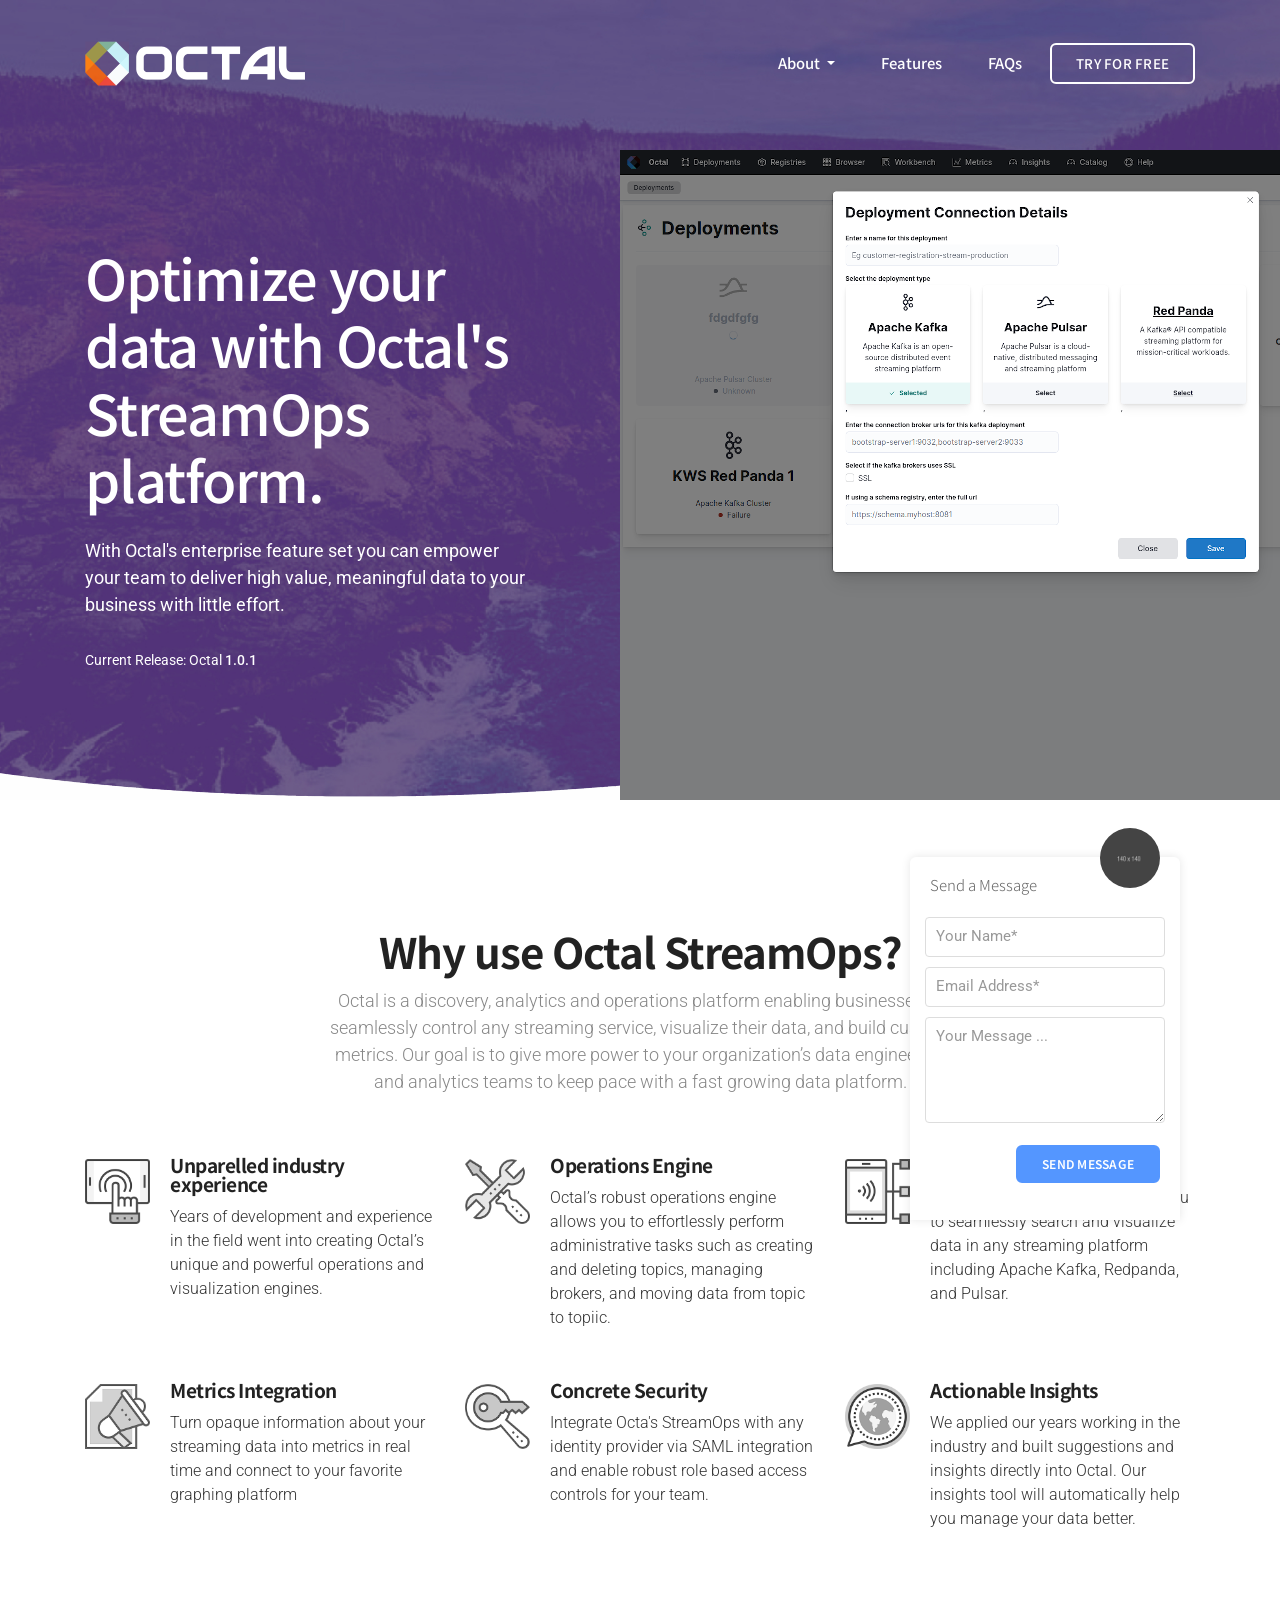
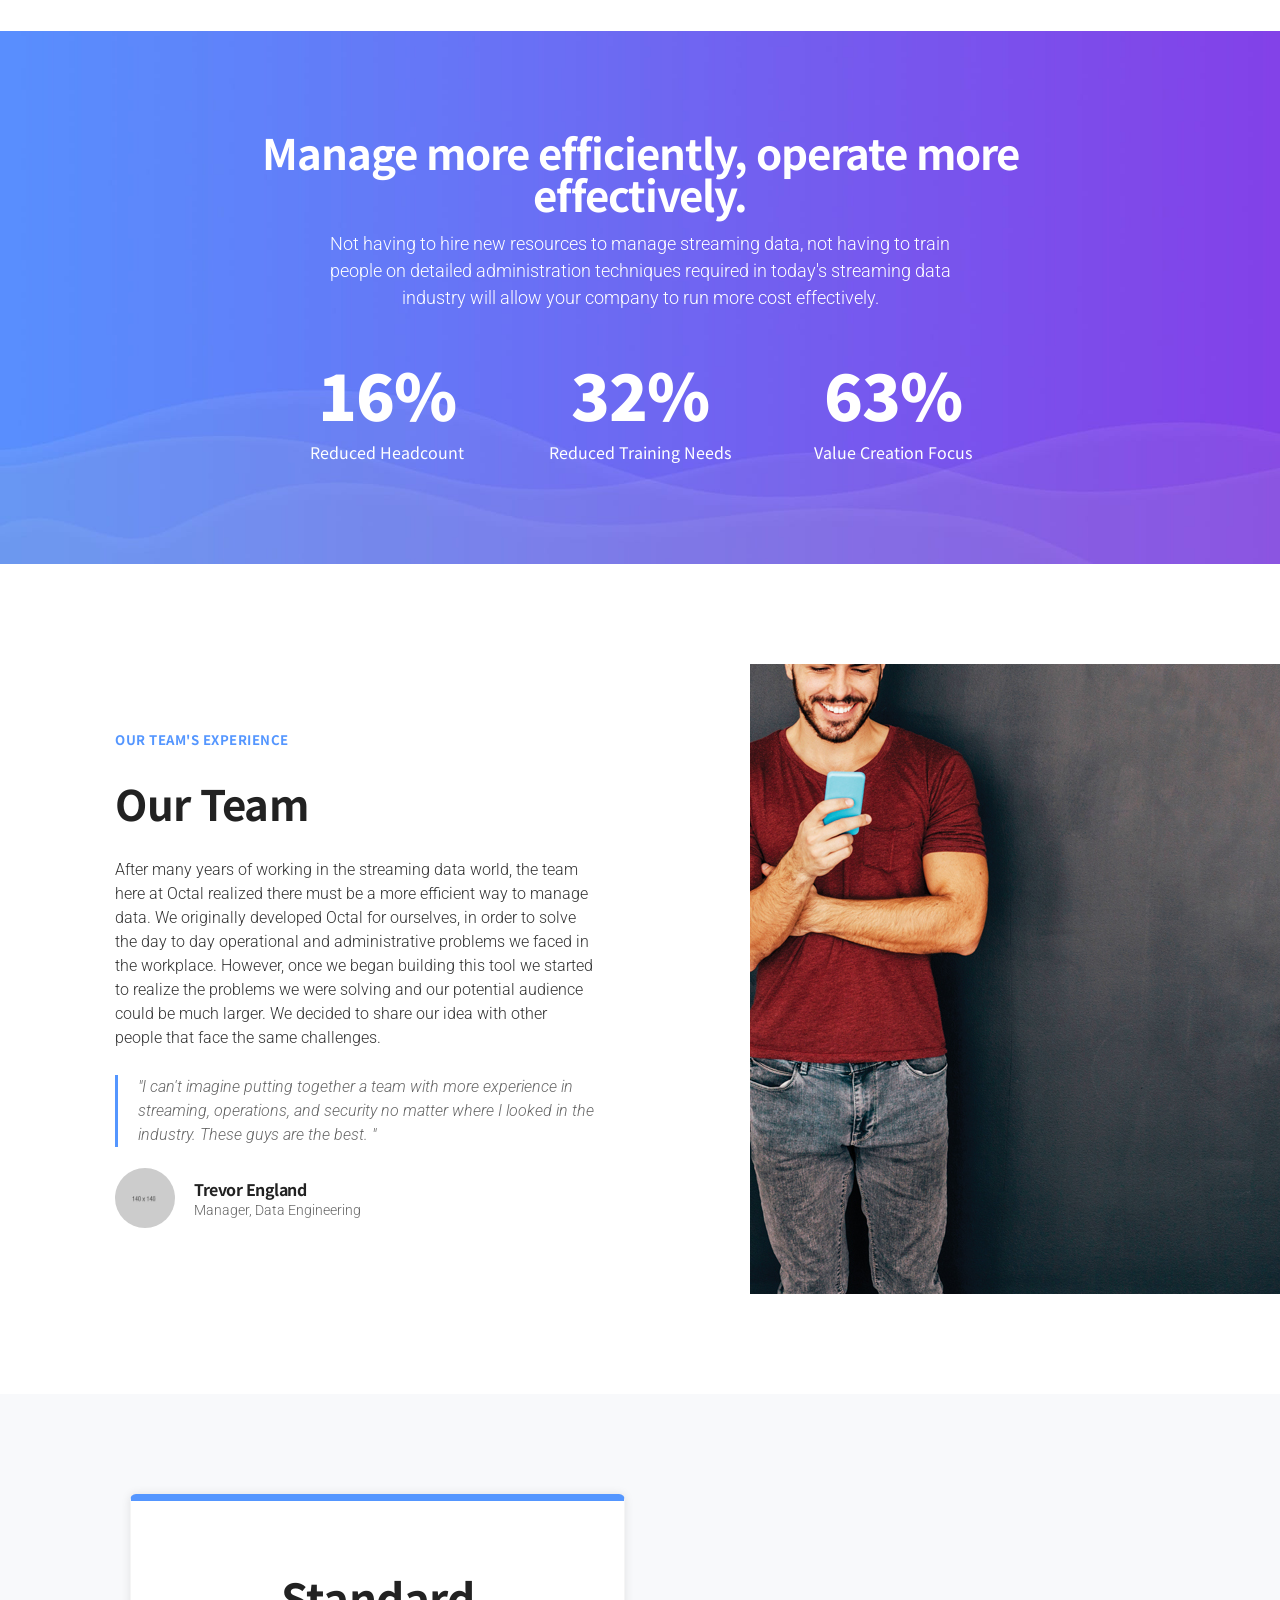
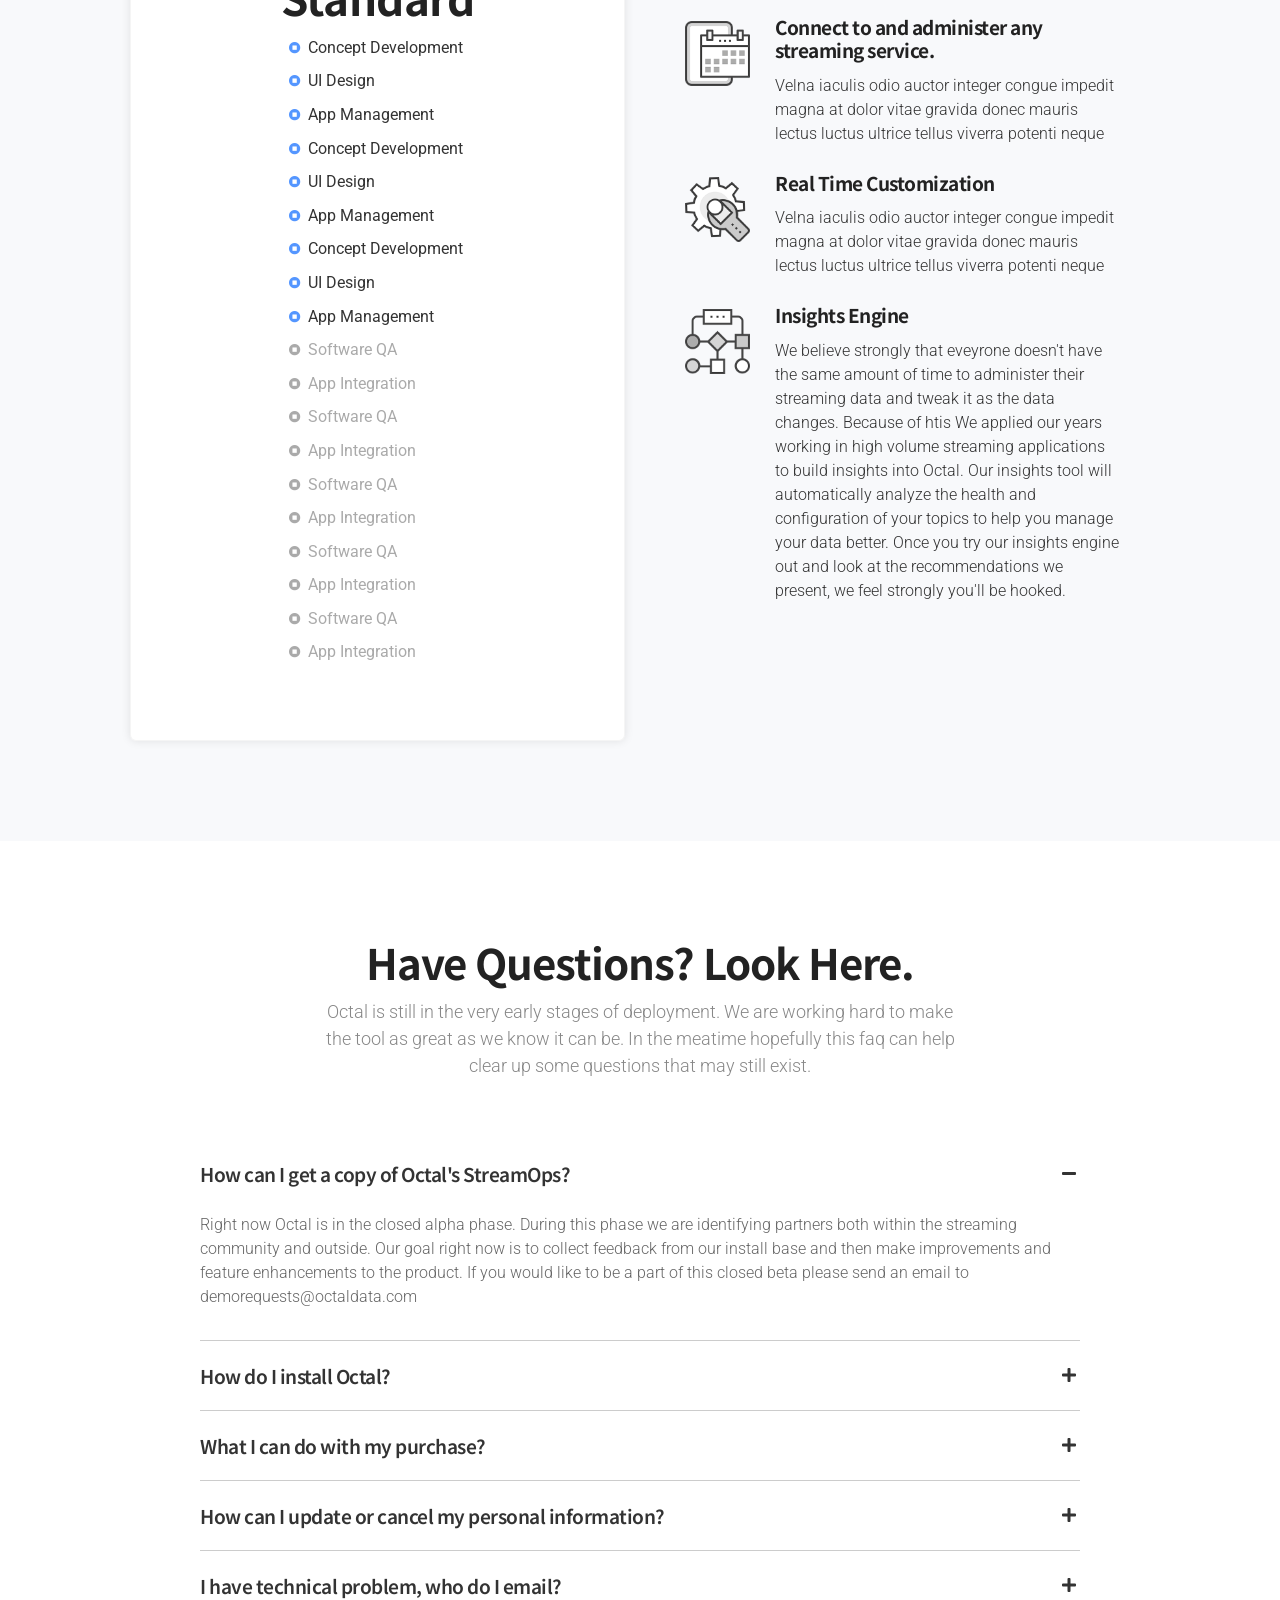
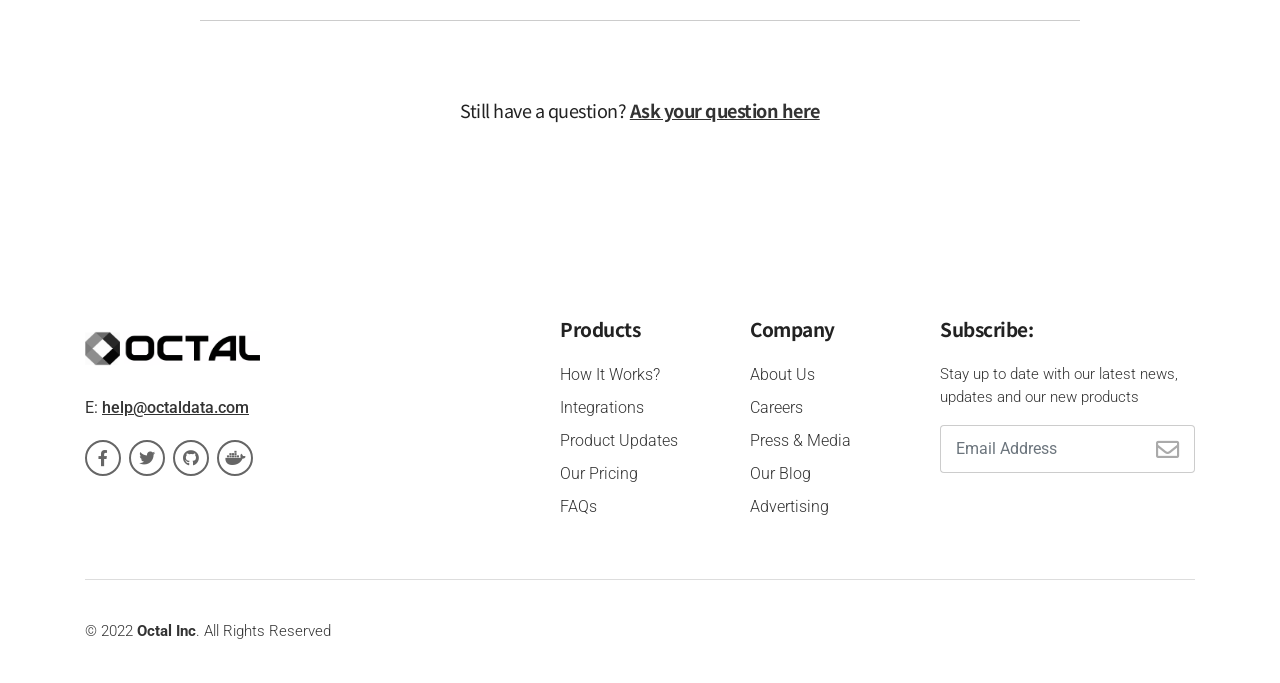
==== index.html @ 7dcfa9ed "afds" ====
<!DOCTYPE html>
<!--[if lt IE 7 ]><html class="ie ie6" lang="en"> <![endif]-->
<!--[if IE 7 ]><html class="ie ie7" lang="en"> <![endif]-->
<!--[if IE 8 ]><html class="ie ie8" lang="en"> <![endif]-->
<!--[if (gte IE 9)|!(IE)]><!-->
<html lang="en">
	<head>
		<meta charset="utf-8">
		<meta http-equiv="X-UA-Compatible" content="IE=edge"/>
		<meta name="author" content="DSAThemes"/>
		<meta name="description" content="Octal - StreamOps software"/>
		<meta name="keywords" content="streams, streaming, kafka, apache pulsar, red panda, topics">
		<meta name="viewport" content="width=device-width, initial-scale=1.0"/>

		<title>Octal - Own your StreamOps</title>

		<link rel="shortcut icon" href="images/favicon.ico" type="image/x-icon">
		<link rel="icon" href="images/favicon.ico" type="image/x-icon">
		<link rel="apple-touch-icon" sizes="152x152" href="images/apple-touch-icon-152x152.png">
		<link rel="apple-touch-icon" sizes="120x120" href="images/apple-touch-icon-120x120.png">
		<link rel="apple-touch-icon" sizes="76x76" href="images/apple-touch-icon-76x76.png">
		<link rel="apple-touch-icon" href="images/apple-touch-icon.png">

		<link href="https://fonts.googleapis.com/css?family=Roboto:300,400,500,700,900" rel="stylesheet">
		<link href="https://fonts.googleapis.com/css?family=Noto+Sans+TC:300,400,500,700,900" rel="stylesheet">

		<link href="css/bootstrap.min.css" rel="stylesheet">

		<link href="https://use.fontawesome.com/releases/v5.7.2/css/all.css" integrity="sha384-fnmOCqbTlWIlj8LyTjo7mOUStjsKC4pOpQbqyi7RrhN7udi9RwhKkMHpvLbHG9Sr" rel="stylesheet" crossorigin="anonymous">
		<link href="css/flaticon.css" rel="stylesheet">

		<link href="css/magnific-popup.css" rel="stylesheet">
		<link href="css/owl.carousel.min.css" rel="stylesheet">
		<link href="css/owl.theme.default.min.css" rel="stylesheet">
		<link href="css/animate.css" rel="stylesheet">

		<!-- <link href="css/aqua-theme.css" rel="stylesheet">       -->
	    <link href="css/blue-theme.css" rel="stylesheet">
	    <!-- <link href="css/bluegrey-theme.css" rel="stylesheet">   -->
	    <!-- <link href="css/darkblue-theme.css" rel="stylesheet">   -->
	    <!-- <link href="css/green-theme.css" rel="stylesheet">      -->
	    <!-- <link href="css/darkgreen-theme.css" rel="stylesheet">  -->
	    <!-- <link href="css/deeporange-theme.css" rel="stylesheet"> -->
	    <!-- <link href="css/red-theme.css" rel="stylesheet">        -->
	    <!-- <link href="css/purple-theme.css" rel="stylesheet">     -->
	    <!-- <link href="css/tomato-theme.css" rel="stylesheet">     -->

		<link href="css/responsive.css" rel="stylesheet">

	</head>
	<body>


		<!-- PRELOADER SPINNER
		============================================= -->
		<div id="loader-wrapper">
			<div id="loader">
				<span class="cssload-loader">
					<span class="cssload-loader-inner"></span>
				</span>
			</div>
		</div>



		<!-- PAGE CONTENT
		============================================= -->
		<div id="page" class="page">


			<!-- HEADER
			============================================= -->
			<header id="header" class="header">
				<nav class="navbar fixed-top navbar-expand-md navbar-dark bg-tra hover-menu">
					<div class="container">

						<!-- LOGO IMAGE -->
				 		<a href="#hero-3" class="navbar-brand logo-black"><img src="images/logo.png" width="220" height="47" alt="header-logo"></a>
				 		<a href="#hero-3" class="navbar-brand logo-white"><img src="images/logo-white.png" width="220" height="47" alt="header-logo"></a>

				 		<!-- Responsive Menu Button -->
				 		<button class="navbar-toggler" type="button" data-toggle="collapse" data-target="#navbarSupportedContent" aria-controls="navbarSupportedContent" aria-expanded="false" aria-label="Toggle navigation">
				   		 	<span class="navbar-bar-icon"><i class="fas fa-bars"></i></span>
				  		</button>

				  		<!-- Navigation Menu -->
				  		<div id="navbarSupportedContent" class="collapse navbar-collapse">
					   		<ul class="navbar-nav ml-auto">

					     		<!-- Dropdown Link -->
                      			<li class="nav-item dropdown">
		                            <a class="nav-link dropdown-toggle" href="#" id="navbarDropdownMenuLink" data-toggle="dropdown" aria-haspopup="true" aria-expanded="false">
		                                About
		                            </a>

		                            <!-- Dropdown Menu -->
                           			<ul class="dropdown-menu" aria-labelledby="navbarDropdownMenuLink">
		                                <li><a class="dropdown-item" href="#services-4">Why Octal</a></li>
		                                <li><a class="dropdown-item" href="#content-7">The Team</a></li>
		                                <li><a class="dropdown-item" href="#content-4">How It Works</a></li>
                            		</ul>
                        		</li>

                        		<li class="nav-item nl-simple"><a class="nav-link" href="#services-4">Features</a></li>

                        		<li class="nav-item nl-simple"><a class="nav-link" href="#faqs-1">FAQs</a></li>

					      	</ul>

					      	<!-- Header Button -->
					      	<span class="navbar-text white-color">
								<a href="#cta-3" class="btn btn-tra-white primary-color-hover">Try For Free</a>
						    </span>

					    </div>	<!-- End Navigation Menu -->


					</div>	  <!-- End container -->
				</nav>	   <!-- End navbar -->
			</header>	<!-- END HEADER -->




			<!-- HERO-3
			============================================= -->
			<section id="hero-3" class="bg-scroll hero-section division">
				<div class="container">
					<div class="row d-flex align-items-center">


						<!-- HERO TEXT -->
						<div class="col-md-6 col-lg-5">
							<div class="hero-txt mb-40 white-color">

								<!-- Title -->
								<h2 class="txt-500">Optimize your data with Octal's StreamOps platform.</h2>

								<!-- Text -->
								<p class="p-md">With Octal's enterprise feature set you can empower your team to deliver high value, meaningful data to your business with little effort.
								</p>

								<!-- STORE BADGES -->
								<div class="stores-badge">

									<!-- AppStore -->
<!--									<a href="#" class="store">-->
<!--										<img class="appstore-original" src="images/store_badges/appstore.png" alt="appstore-logo" />-->
<!--									</a>-->

<!--									&lt;!&ndash; Google Play &ndash;&gt;-->
<!--									<a href="#" class="store">-->
<!--										<img class="googleplay-original" src="images/store_badges/googleplay.png" alt="googleplay-logo" />-->
<!--									</a>-->

									<!-- Aamazon Market
									<a href="#" class="store">
										<img class="amazon-original" src="images/store_badges/amazon.png" alt="amazon-logo" />
									</a>  -->

									<!-- Windows Market
									<a href="#" class="store">
										<img class="windows-original" src="images/store_badges/windows.png" alt="windows-logo" />
									</a> -->

									<!-- OS Prerequisite -->
									<p class="os-version">Current Release: Octal <span>1.0.1</span></p>

								</div>	<!-- END STORE BADGES -->

							</div>
						</div>	<!-- END HERO TEXT -->


						<!-- HERO IMAGE -->
						<div class="col-md-6 col-lg-7">
							<div class="hero-3-img text-center">
								<img class="img-fluid" src="images/hero-3-img.png" alt="hero-image">
							</div>
						</div>


					</div>    <!-- End row -->
				</div>     <!-- End container -->


				<!-- Bottom Wave -->
				<div class="bg-fixed hero-3-wave"></div>


			</section>	<!-- END HERO-3 -->




			<!-- SERVICES-4
			============================================= -->
			<section id="services-4" class="wide-50 services-section division">
				<div class="container">


					<!-- SECTION TITLE -->
					<div class="row">
						<div class="col-lg-10 offset-lg-1 section-title">

							<!-- Title 	-->
							<h3 class="h3-md">Why use Octal StreamOps?</h3>

							<!-- Text -->
							<p class="p-md">Octal is a discovery, analytics and operations platform enabling businesses to seamlessly control any streaming service, visualize their data, and build custom metrics.  Our goal is to give more power to your organization’s data engineering and analytics teams to keep pace with a fast growing data platform.
							</p>

						</div>
					</div>


			 		<div class="row">


	 					<!-- SERVICE BOX #1 -->
	 					<div class="col-sm-6 col-md-4">
	 						<div class="sbox-4 wow fadeInUp" data-wow-delay="0.1s" data-wow-duration="0.5s">

	 							<!-- Icon -->
								<img class="img-65" src="images/icons/smartphone-1.png" alt="service-icon" />

								<!-- Text -->
								<div class="sbox-4-txt">

									<!-- Title -->
									<h5 class="h5-sm">Unparelled industry experience</h5>

									<!-- Text -->
									<p>Years of development and experience in the field went into creating Octal’s unique and powerful operations and visualization engines.
									</p>

								</div>

	 						</div>
	 					</div>


	 					<!-- SERVICE BOX #2 -->
	 					<div class="col-sm-6 col-md-4">
	 						<div class="sbox-4 wow fadeInUp" data-wow-delay="0.1s" data-wow-duration="0.5s">

	 							<!-- Icon -->
								<img class="img-65" src="images/icons/settings-3.png" alt="service-icon" />

								<!-- Text -->
								<div class="sbox-4-txt">

									<!-- Title -->
									<h5 class="h5-sm">Operations Engine</h5>

									<!-- Text -->
									<p>Octal’s robust operations engine allows you to effortlessly perform administrative tasks such as creating and deleting topics, managing brokers, and moving data from topic to topiic.
									</p>

								</div>

	 						</div>
	 					</div>


	 					<!-- SERVICE BOX #3 -->
	 					<div class="col-sm-6 col-md-4">
	 						<div class="sbox-4 wow fadeInUp"  data-wow-delay="0.1s" data-wow-duration="0.5s">

	 							<!-- Icon -->
								<img class="img-65" src="images/icons/smartphone-3.png" alt="service-icon" />

								<!-- Text -->
								<div class="sbox-4-txt">

									<!-- Title -->
									<h5 class="h5-sm">Visualization Engine</h5>

									<!-- Text -->
									<p>Our visualization engine enables you to seamlessly search and visualize data in any streaming platform including Apache Kafka, Redpanda, and Pulsar.
									</p>

								</div>

	 						</div>
	 					</div>


	 					<!-- SERVICE BOX #4 -->
	 					<div class="col-sm-6 col-md-4">
	 						<div class="sbox-4 wow fadeInUp"  data-wow-delay="0.2s" data-wow-duration="0.5s">

	 							<!-- Icon -->
								<img class="img-65" src="images/icons/notification.png" alt="service-icon" />

								<!-- Text -->
								<div class="sbox-4-txt">

									<!-- Title -->
									<h5 class="h5-sm">Metrics Integration</h5>

									<!-- Text -->
									<p>Turn opaque information about your streaming data into metrics in real time and connect to your favorite graphing platform
									</p>

								</div>

	 						</div>
	 					</div>


	 					<!-- SERVICE BOX #5 -->
	 					<div class="col-sm-6 col-md-4">
	 						<div class="sbox-4 wow fadeInUp"  data-wow-delay="0.2s" data-wow-duration="0.5s">

	 							<!-- Icon -->
								<img class="img-65" src="images/icons/key-1.png" alt="service-icon" />

								<!-- Text -->
								<div class="sbox-4-txt">

									<!-- Title -->
									<h5 class="h5-sm">Concrete Security</h5>

									<!-- Text -->
									<p>Integrate Octa's StreamOps with any identity provider via SAML integration and enable robust role based access controls for your team.
									</p>

								</div>

	 						</div>
	 					</div>


	 					<!-- SERVICE BOX #6 -->
	 					<div class="col-sm-6 col-md-4">
	 						<div class="sbox-4 wow fadeInUp" data-wow-delay="0.2s" data-wow-duration="0.5s">

	 							<!-- Icon -->
								<img class="img-65" src="images/icons/communication.png" alt="service-icon" />

								<!-- Text -->
								<div class="sbox-4-txt">

									<!-- Title -->
									<h5 class="h5-sm">Actionable Insights</h5>

									<!-- Text -->
									<p>We applied our years working in the industry and built suggestions and insights directly into Octal.  Our insights tool will automatically help you manage your data better.
									</p>

								</div>

	 						</div>
	 					</div>


			 		</div>	   <!-- End row -->


			 	</div>	   <!-- End container -->
			</section>	<!-- END SERVICES-4 -->





			<!-- STATISTIC-1
			============================================= -->
			<div id="statistic-1" class="blue-waves wide-60 statistic-section division">
				<div class="container white-color">


					<!-- SECTION TITLE -->
					<div class="row">
						<div class="col-lg-10 offset-lg-1 section-title">

							<!-- Title 	-->
							<h3 class="h3-md">Manage more efficiently, operate more effectively.</h3>

							<!-- Text -->
							<p class="p-md">Not having to hire new resources to manage streaming data, not having to train people on detailed administration techniques required in today's streaming data industry will allow your company to run more cost effectively.
							</p>

						</div>
					</div>


					<div class="row">
						<div class="col-md-10 col-lg-8 offset-md-1 offset-lg-2">
							<div class="row">


								<!-- STATISTIC BLOCK #1 -->
								<div class="col-sm-4">
									<div class="statistic-block wow fadeInUp" data-wow-delay="0.2s">
										<h5 class="statistic-number"><span class="count-element">25</span>%</h5>
										<p class="txt-400">Reduced Headcount</p>
									</div>
								</div>


								<!-- STATISTIC BLOCK #2 -->
								<div class="col-sm-4">
									<div class="statistic-block wow fadeInUp" data-wow-delay="0.2s">
										<h5 class="statistic-number"><span class="count-element">50</span>%</h5>
										<p class="txt-400">Reduced Training Needs</p>
									</div>
								</div>


								<!-- STATISTIC BLOCK #3 -->
								<div class="col-sm-4">
									<div class="statistic-block wow fadeInUp" data-wow-delay="0.2s">
										<h5 class="statistic-number"><span class="count-element">100</span>%</h5>
										<p class="txt-400">Value Creation Focus </p>
									</div>
								</div>


							</div>
						</div>
					</div>	<!-- End row -->


				</div>	 <!-- End container -->
			</div>	 <!-- END STATISTIC-1 -->




			<!-- CONTENT-7
			============================================= -->
			<section id="content-7" class="wide-60 content-section division">
				<div class="container">
					<div class="row d-flex align-items-center">


						<!-- TEXT BLOCK -->
						<div class="col-md-6 col-xl-6">
							<div class="txt-block pc-30 wow fadeInUp" data-wow-delay="0.2s" data-wow-duration="0.5s">

								<!-- Section ID -->
					 			<span class="section-id primary-color">Our Team's Experience</span>

					 			<!-- Title -->
								<h3 class="h3-md">Our Team</h3>

								<!-- Text -->
								<p>
								After many years of working in the streaming data world, the team here at Octal realized there must be a more efficient way to manage data. We originally developed Octal for ourselves, in order to solve the day to day operational and administrative problems we faced in the workplace. However, once we began building this tool we started to realize the problems we were solving and our potential audience could be much larger. We decided to share our idea with other people that face the same challenges.
								</p>

								<!-- QUOTE -->
								<div class="quote primary-theme mt-20">

									<!-- Quote Text -->
									<p>"I can't imagine putting together a team with more experience in streaming, operations, and security no matter where I looked in the industry.  These guys are the best. "
									</p>

									<!-- Quote Avatar -->
									<div class="quote-avatar">
										<img src="images/quote-avatar.jpg" alt="quote-avatar">
									</div>

									<!-- Quote Author -->
									<div class="quote-author">
										<h5 class="h5-xs">Trevor England</h5>
										<span class="grey-color">Manager, Data Engineering</span>
									</div>

								</div>

							</div>
						</div>	<!-- END TEXT BLOCK -->


						<!-- IMAGE BLOCK -->
						<div class="col-md-6 col-xl-5 offset-xl-1">
							<div class="content-7-img wow fadeInRight" data-wow-delay="0.2s" data-wow-duration="0.5s">
								<img class="img-fluid" src="images/us.jpg" alt="content-image">
							</div>
						</div>


					</div>	  <!-- End row -->
				</div>	   <!-- End container -->
			</section>	<!-- END CONTENT-7 -->




			<!-- CONTENT-4
			============================================= -->
			<section id="content-4" class="bg-lightgrey wide-60 content-section division">
				<div class="container">
<!-- TAB #1 -->
         <div class="tab-pane fade show active" id="price-tab-1" role="tabpanel" aria-labelledby="tab1-list">
            <div class="row d-flex align-items-center pricing-row primary-theme">

               <!-- STANDARD PRICING PLAN -->
               <div class="col-md-6">
                  <div class="pricing-table highlight">

                     <!-- Plan Price  -->
                     <div class="pricing-plan">
                        <h3 class="h3-lg">Standard</h3>
                     </div>

                     <!-- Pricing Plan Features  -->
                     <ul class="features">
                        <li><i class="fas fa-stop-circle"></i> Concept Development</li>
                        <li><i class="fas fa-stop-circle"></i> UI Design</li>
                        <li><i class="fas fa-stop-circle"></i> App Management</li>
                        <li><i class="fas fa-stop-circle"></i> Concept Development</li>
                        <li><i class="fas fa-stop-circle"></i> UI Design</li>
                        <li><i class="fas fa-stop-circle"></i> App Management</li>
                        <li><i class="fas fa-stop-circle"></i> Concept Development</li>
                        <li><i class="fas fa-stop-circle"></i> UI Design</li>
                        <li><i class="fas fa-stop-circle"></i> App Management</li>
                        <li class="disabled-option"><i class="fas fa-stop-circle"></i> Software QA</li>
                        <li class="disabled-option"><i class="fas fa-stop-circle"></i> App Integration</li>
                        <li class="disabled-option"><i class="fas fa-stop-circle"></i> Software QA</li>
                        <li class="disabled-option"><i class="fas fa-stop-circle"></i> App Integration</li>
                        <li class="disabled-option"><i class="fas fa-stop-circle"></i> Software QA</li>
                        <li class="disabled-option"><i class="fas fa-stop-circle"></i> App Integration</li>
                        <li class="disabled-option"><i class="fas fa-stop-circle"></i> Software QA</li>
                        <li class="disabled-option"><i class="fas fa-stop-circle"></i> App Integration</li>
                        <li class="disabled-option"><i class="fas fa-stop-circle"></i> Software QA</li>
                        <li class="disabled-option"><i class="fas fa-stop-circle"></i> App Integration</li>
                     </ul>

                  </div>
               </div>   <!-- END STANDARD PRICING PLAN -->





						<!-- TEXT BLOCK -->
						<div class="col-md-6">
							<div class="txt-block pc-30 wow fadeInUp" data-wow-delay="0.1s" data-wow-duration="0.5s">


								<!-- CONTENT BOX #1 -->
								<div class="cbox-3 icon-xs mb-10">

									<!-- Icon -->
									<img class="img-65" src="images/icons/calendar-1.png" alt="service-icon" />

									<!-- Text -->
									<div class="cbox-3-txt">

										<!-- Title -->
										<h5 class="h5-sm">Connect to and administer any streaming service.</h5>

										<!-- Text -->
										<p>Velna iaculis odio auctor integer congue impedit magna at dolor vitae gravida
										   donec mauris lectus luctus ultrice tellus viverra potenti neque
										</p>

									</div>

								</div>	<!-- END CONTENT BOX #1 -->


								<!-- CONTENT BOX #2 -->
								<div class="cbox-3 icon-xs mb-10">

									<!-- Icon -->
									<img class="img-65" src="images/icons/settings-1.png" alt="service-icon" />

									<!-- Text -->
									<div class="cbox-3-txt">

										<!-- Title -->
										<h5 class="h5-sm">Real Time Customization</h5>

										<!-- Text -->
										<p>Velna iaculis odio auctor integer congue impedit magna at dolor vitae gravida
										   donec mauris lectus luctus ultrice tellus viverra potenti neque
										</p>

									</div>

								</div>	<!-- END CONTENT BOX #2 -->


								<!-- CONTENT BOX #3 -->
								<div class="cbox-3 icon-xs">

									<!-- Icon -->
									<img class="img-65" src="images/icons/network-2.png" alt="service-icon" />

									<!-- Text -->
									<div class="cbox-3-txt">

										<!-- Title -->
										<h5 class="h5-sm">Insights Engine</h5>

										<!-- Text -->
										<p> We believe strongly that eveyrone doesn't have the same amount of time to administer their streaming data and tweak it as the data changes.  Because of htis We applied our years working in high volume streaming applications to build insights into Octal. Our insights tool will automatically analyze the health and configuration of your topics to help you manage your data better.  Once you try our insights engine out and look at the recommendations we present, we feel strongly you'll be hooked.
										</p>

									</div>

								</div>	<!-- END CONTENT BOX #3 -->

							</div>
						</div>	<!-- END TEXT BLOCK -->


					</div>    <!-- End row -->
				</div>	   <!-- End container -->
			</section>	<!-- END CONTENT-4 -->



			<!-- FAQs-1
			============================================= -->
			<section id="faqs-1" class="wide-100 faqs-section division">
				<div class="container">


					<!-- SECTION TITLE -->
					<div class="row">
						<div class="col-lg-10 offset-lg-1 section-title">

							<!-- Title 	-->
							<h3 class="h3-md">Have Questions? Look Here.</h3>

							<!-- Text -->
							<p class="p-md">
							Octal is still in the very early stages of deployment.  We are working hard to make the tool as great as we know it can be.  In the meatime hopefully this faq can help clear up some questions that may still exist.
							</p>

						</div>
					</div>


					<!-- QUESTIONS HOLDER -->
					<div class="row">
						<div class="col-xl-10 offset-xl-1">
				 			<div id="accordion" role="tablist">


			 					<!-- ACCORDION CARD #1 -->
			 					<div class="card">

			 						<!-- Card Title -->
								    <div class="card-header" role="tab" id="headingOne">
								      	<h5 class="h5-sm">
								       		<a data-toggle="collapse" href="#collapseOne" role="button" aria-expanded="true" aria-controls="collapseOne">
								         	   How can I get a copy of Octal's StreamOps?
								        	</a>
								    	 </h5>
								    </div>

								    <!-- Card Content -->
								    <div id="collapseOne" class="collapse show" role="tabpanel" aria-labelledby="headingOne" data-parent="#accordion">
								     	<div class="card-body">

									        <!-- Text -->
											<p>
											  Right now Octal is in the closed alpha phase.  During this phase we are identifying partners both within the streaming community and outside.  Our goal right now is to collect feedback from our install base and then make improvements and feature enhancements to the product.  If you would like to be a part of this closed beta please send an email to demorequests@octaldata.com
											</p>

								     	</div>
								   	</div>


								</div>	<!-- END ACCORDION CARD #1 -->


								<!-- ACCORDION CARD #2 -->
								<div class="card">

									<!-- Card Title -->
								    <div class="card-header" role="tab" id="headingTwo">
								      	<h5 class="h5-sm">
								       	    <a class="collapsed" data-toggle="collapse" href="#collapseTwo" role="button" aria-expanded="false" aria-controls="collapseTwo">
								          		How do I install Octal?
								        	</a>
								     	 </h5>
								    </div>

								    <!-- Card Content -->
								    <div id="collapseTwo" class="collapse" role="tabpanel" aria-labelledby="headingTwo" data-parent="#accordion">
								      	<div class="card-body">

								      		<p>Maecenas gravida porttitor nunc, quis vehicula magna luctus tempor. Quisque vel laoreet
								      		   turpis. Urna augue, viverra a augue eget, dictum tempor diam. Sed pulvinar consectetur
								      		   nibh, vel imperdiet dui varius viverra. Pellentesque ac massa lorem. Fusce eu cursus est.
								      		   Fusce non nulla vitae massa placerat vulputate vel a purus
											</p>

								     	 </div>
								    </div>

								</div>	<!-- END ACCORDION CARD #2 -->


								<!-- ACCORDION CARD #3 -->
								<div class="card">

								 	<!-- Card Title -->
								    <div class="card-header" role="tab" id="headingThree">
								      	<h5 class="h5-sm">
								        	<a class="collapsed" data-toggle="collapse" href="#collapseThree" role="button" aria-expanded="false" aria-controls="collapseThree">
								         		What I can do with my purchase?
								        	</a>
								     	 </h5>
								    </div>

								    <!-- Card Content -->
								    <div id="collapseThree" class="collapse" role="tabpanel" aria-labelledby="headingThree" data-parent="#accordion">
								      	<div class="card-body">

								      		<!-- Text -->
											<p>Nullam rutrum eget nunc varius etiam mollis risus congue aliquam etiam sapien egestas,
											   congue gestas posuere cubilia congue ipsum mauris lectus laoreet gestas neque vitae
											   auctor eros dolor luctus odio placerat magna cursus
											</p>

											<!-- List -->
											<ul class="txt-list">

												<li>Vitae auctor integer congue magna at pretium purus pretium ligula rutrum luctus
												    risus eros dolor auctor
												</li>

												<li>Sagittis congue augue egestas volutpat egestas magna suscipit egestas magna ipsum
												    vitae purus efficitur ipsum primis in cubilia laoreet augue egestas luctus donec
												    diam.Tempor sapien gravida donec enim ipsum blandit magna at purus pretium ligula
												    rutrum luctus gravida donec porta justo integer
												</li>

												<li>Justo odio integer a velna lectus aenean magna and mauris lectus pretium ligula rutrum
												    luctus risus ac risus auctor gravida donec congue tempor gravida donec enim ipsum porta
												    justo integer
												</li>

											</ul>

								      	</div>
								    </div>

								</div>	  <!-- END ACCORDION CARD #3 -->


								<!-- ACCORDION CARD #4 -->
								<div class="card">

								 	<!-- Card Title -->
								    <div class="card-header" role="tab" id="headingFour">
								      	<h5 class="h5-sm">
								        	<a class="collapsed" data-toggle="collapse" href="#collapseFour" role="button" aria-expanded="false" aria-controls="collapseFour">
								         		How can I update or cancel my personal information?
								        	</a>
								     	 </h5>
								    </div>

								    <!-- Card Content -->
								    <div id="collapseFour" class="collapse" role="tabpanel" aria-labelledby="headingFour" data-parent="#accordion">
								      	<div class="card-body">

								      		<!-- Text -->
											<p>Aliqum  mullam blandit tempor sapien gravida donec ipsum, at porta justo. Velna vitae
											   auctor eros congue magna nihil impedit ligula risus. Mauris donec ociis et magnis sapien
											   etiam sapien sem sagittis congue tempor gravida donec enim ipsum porta justo integer at
											   odio velna congue integer vitae auctor eros dolor luctus odio placerat
											</p>

								      	</div>
								    </div>

								</div>	  <!-- END ACCORDION CARD #4 -->


								<!-- ACCORDION CARD #5 -->
								<div class="card">

								 	<!-- Card Title -->
								    <div class="card-header" role="tab" id="headingFive">
								      	<h5 class="h5-sm">
								        	<a class="collapsed" data-toggle="collapse" href="#collapseFive" role="button" aria-expanded="false" aria-controls="collapseFive">
								         		I have technical problem, who do I email?
								        	</a>
								     	 </h5>
								    </div>

								    <!-- Card Content -->
								    <div id="collapseFive" class="collapse" role="tabpanel" aria-labelledby="headingFive" data-parent="#accordion">
								      	<div class="card-body">

								      		<!-- Text -->
											<p>Curabitur ac dapibus libero. Quisque eu tristique neque. Phasellus blandit tristique justo
											   ut aliquam. Aliquam vitae molestie nunc. Quisque sapien justo, aliquet non molestie sed purus,
											   venenatis nec. Aliquam eget lacinia elit. Vestibulum tincidunt tincidunt massa, et porttitor
											</p>

											<!-- Text -->
											<p>Nullam non scelerisque lectus. In at mauris vel nisl convallis porta at vitae dui. Nam lacus
											   ligula, vulputate molestie bibendum quis, aliquet elementum massa. Vestibulum ut sagittis odio
											</p>

								      	</div>
								    </div>

								</div>	  <!-- END ACCORDION CARD #5 -->


							</div>	<!-- END ACCORDION -->
						</div>
					</div>	<!-- END QUESTIONS HOLDER -->


					<!-- MORE QUESTIONS BUTTON -->
					<div class="row">
						<div class="col-md-12 text-center">
							<div class="more-questions">
								<h5 class="h5-xs">Still have a question? <a href="faqs.html">Ask your question here</a></h5>
							</div>
						</div>
					</div>


				</div>	   <!-- End container -->
			</section>	<!-- END FAQs-1 -->









			<!-- FOOTER-2
			============================================= -->
			<footer id="footer-2" class="wide-40 footer division">
				<div class="container">


					<!-- FOOTER CONTENT -->
					<div class="row">


						<!-- FOOTER INFO -->
						<div class="col-md-10 col-lg-4">
							<div class="footer-info mb-40">

								<!-- Footer Logo -->
								<!-- For Retina Ready displays take a image with double the amount of pixels that your image will be displayed (e.g 350 x 70  pixels) -->
								<img src="images/footer-logo.png" width="175" height="35" alt="footer-logo">

								<!-- Email -->
								<p class="foo-email">E: <a href="mailto:help@octaldata.com">help@octaldata.com</a></p>

								<!-- Social Icons -->
								<div class="footer-socials-links mt-20">
									<ul class="foo-socials text-center clearfix">

										<li><a href="#" class="ico-facebook"><i class="fab fa-facebook-f"></i></a></li>
										<li><a href="#" class="ico-twitter"><i class="fab fa-twitter"></i></a></li>
										<li><a href="#" class="ico-github"><i class="fab fa-github"></i></a></li>
										<li><a href="#" class="ico-docker"><i class="fab fa-docker"></i></a></li>

										<!--
										<li><a href="#" class="ico-behance"><i class="fab fa-behance"></i></a></li>
										<li><a href="#" class="ico-dribbble"><i class="fab fa-dribbble"></i></a></li>
										<li><a href="#" class="ico-instagram"><i class="fab fa-instagram"></i></a></li>
										<li><a href="#" class="ico-linkedin"><i class="fab fa-linkedin-in"></i></a></li>
										<li><a href="#" class="ico-pinterest"><i class="fab fa-pinterest-p"></i></a></li>
										<li><a href="#" class="ico-youtube"><i class="fab fa-youtube"></i></a></li>
										<li><a href="#" class="ico-vk"><i class="fab fa-vk"></i></a></li>
										<li><a href="#" class="ico-yelp"><i class="fab fa-yelp"></i></a></li>
										<li><a href="#" class="ico-yahoo"><i class="fab fa-yahoo"></i></a></li>
									    -->

									</ul>
								</div>

							</div>
						</div>	<!-- END FOOTER INFO -->


						<!-- FOOTER PRODUCTS LINKS -->
						<div class="col-md-3 col-lg-2 offset-lg-1">
							<div class="footer-links mb-40">

								<!-- Title -->
								<h5 class="h5-sm">Products</h5>

								<!-- Footer List -->
								<ul class="clearfix">
									<li><a href="#">How It Works?</a></li>
									<li><a href="#">Integrations</a></li>
									<li><a href="#">Product Updates</a></li>
									<li><a href="#">Our Pricing</a></li>
									<li><a href="#">FAQs</a></li>
								</ul>

							</div>
						</div>


						<!-- FOOTER COMPANY LINKS -->
						<div class="col-md-3 col-lg-2">
							<div class="footer-links mb-40">

								<!-- Title -->
								<h5 class="h5-sm">Company</h5>

								<!-- Footer Links -->
								<ul class="clearfix">
									<li><a href="#">About Us</a></li>
									<li><a href="#">Careers</a></li>
									<li><a href="#">Press & Media</a></li>
									<li><a href="#">Our Blog</a></li>
									<li><a href="#">Advertising</a></li>
								</ul>

							</div>
						</div>


						<!-- FOOTER NEWSLETTER FORM -->
						<div class="col-md-6 col-lg-3">
							<div class="footer-form mb-20">

								<!-- Title -->
								<h5 class="h5-sm">Subscribe:</h5>

								<!-- Text -->
								<p class="p-sm m-bottom-20">Stay up to date with our latest news, updates and our new products</p>

								<!-- Newsletter Form Input -->
								<form class="newsletter-form">

									<div class="input-group">
										<input type="email" class="form-control" placeholder="Email Address" required id="s-email">
										<span class="input-group-btn">
											<button type="submit" class="btn">
												<i class="far fa-envelope"></i>
											</button>
										</span>
									</div>

									<!-- Newsletter Form Notification -->
									<label for="s-email" class="form-notification"></label>

								</form>

							</div>
						</div>	<!-- END FOOTER NEWSLETTER FORM -->


					</div>	  <!-- END FOOTER CONTENT -->


					<!-- FOOTER COPYRIGHT -->
					<div class="bottom-footer">
						<div class="row">
							<div class="col-md-12">
								<p class="footer-copyright">&copy; 2022 <span>Octal Inc</span>. All Rights Reserved</p>
							</div>
						</div>
					</div>


				</div>	   <!-- End container -->
			</footer>	<!-- END FOOTER-2 -->




			<!-- STICKY BOTTOM FORM
			============================================= -->
			<div id="sticky-form">
				<div class="nb-form">

					<!-- Text -->
					<p class="nb-form-title">Send a Message</p>

					<!-- Assistant Avatar -->
					<img class="assistant-avatar" src="images/assistant-avatar.jpg" alt="assistant-avatar">

	            	<!-- QUICK FORM -->
	                <div class="bottom-form-holder">
						<form name="quickform" class="quick-form">

							<!-- Contact Form Input -->
							<div id="bottom-input-name">
								<input type="text" name="name" class="bottom-form-control bname" placeholder="Your Name*">
							</div>

							<div id="bottom-input-email">
								<input type="text" name="email" class="bottom-form-control bemail" placeholder="Email Address*">
							</div>

							<div id="bottom-input-message">
								<textarea class="bottom-form-control bmessage" name="message" rows="4" placeholder="Your Message ..."></textarea>
							</div>

							<!-- Contact Form Button -->
							<div class="m-top-15 form-btn text-right">
								<button type="submit" class="btn btn-primary-color submit black-hover">Send Message</button>
							</div>

							<!-- Contact Form Message -->
							<div class="col-lg-12 contact-form-msg text-center">
								<div class="sending-msg"><span class="loading"></span></div>
							</div>

						</form>
					</div>

				</div>
			</div>	  <!-- END STICKY BOTTOM FORM -->


		</div>	<!-- END PAGE CONTENT -->


		<!-- EXTERNAL SCRIPTS
		============================================= -->
		<script src="js/jquery-3.3.1.min.js"></script>
		<script src="js/bootstrap.min.js"></script>
		<script src="js/modernizr.custom.js"></script>
		<script src="js/jquery.easing.js"></script>
		<script src="js/jquery.appear.js"></script>
		<script src="js/jquery.stellar.min.js"></script>
		<script src="js/jquery.scrollto.js"></script>
		<script src="js/owl.carousel.min.js"></script>
		<script src="js/jquery.magnific-popup.min.js"></script>
		<script src="js/imagesloaded.pkgd.min.js"></script>
		<script src="js/isotope.pkgd.min.js"></script>
		<script src="js/hero-form.js"></script>
		<script src="js/register-form.js"></script>
		<script src="js/contact-form.js"></script>
		<script src="js/quick-form.js"></script>
		<script src="js/comment-form.js"></script>
		<script src="js/jquery.validate.min.js"></script>
		<script src="js/jquery.ajaxchimp.min.js"></script>
		<script src="js/wow.js"></script>

		<!-- Custom Script -->
		<script src="js/custom.js"></script>

		<script>
			new WOW().init();
		</script>

		<!-- HTML5 shim, for IE6-8 support of HTML5 elements. All other JS at the end of file. -->
		<!-- [if lt IE 9]>
			<script src="js/html5shiv.js" type="text/javascript"></script>
			<script src="js/respond.min.js" type="text/javascript"></script>
		<![endif] -->

	</body>

</html>
---- css/aqua-theme.css ----
/*
  Template Name: ShiftKey - Software & Startup Premium Landing Page Template
  Theme URL: https://themeforest.net/user/dsathemes
  Description: ShiftKey - Software & Startup Premium Landing Page Template
  Author: DSAThemes
  Author URL: https://themeforest.net/user/dsathemes
  Version: 1.1.0
  Website: www.dsathemes.com
  Tags: Responsive, HTML5 Template, DSAThemes, One Page, Landing, Startup, Software, Business, Company, Corporate, Creative, Freelancers
*/




/* ------------------------------------------ */
/*   TABLE OF CONTENTS
/* ------------------------------------------ */

/*   01 - GENERAL & BASIC STYLES   */
/*   02 - TYPOGRAPHY               */
/*   03 - PRELOAD SPINNER          */
/*   04 - HEADER & NAVIGATION      */
/*   05 - HERO                     */
/*   06 - SERVICES                 */
/*   07 - CONTENT                  */
/*   08.  STATISTIC                */
/*   09.  PRICING TABLES           */
/*   10 - TEAM                     */
/*   11.  TESTIMONIALS             */
/*   12.  BRANDS                   */
/*   13 - VIDEO                    */
/*   14.  FAQs                     */
/*   15.  CALL TO ACTION           */
/*   16.  BLOG                     */
/*   17.  NEWSLETTER               */
/*   18.  CONTACTS                 */
/*   19.  FOOTER                   */
/*   20.  STICKY BOTTOM FORM       */
/*   21.  INNER PAGE HERO          */
/*   22.  BREADCRUMB                */
/*   23.  PAGE PAGINATION           */
/*   24 - TERMS PAGE                */
/*   25 - 404 PAGE                  */
/*   26 - SCROLL TO TOP             */




/* ==========================================================================
  01. GENERAL & BASIC STYLES
  =========================================================================== */

html {
  -webkit-font-smoothing: antialiased;
  font-size: 16px;
} 
 
body {
  font-family: 'Roboto', 'Helvetica Neue', Helvetica, Arial, sans-serif;
  color: #333;
  font-weight: 300;
}

/*------------------------------------------------------------------*/
/*  IE10 in Windows 8 and Windows Phone 8 Bug fix
/*-----------------------------------------------------------------*/

@-webkit-viewport { width: device-width; }
@-moz-viewport { width: device-width; }
@-ms-viewport { width: device-width; }
@-o-viewport { width: device-width; }
@viewport { width: device-width; }

/*------------------------------------------*/
/*  PAGE CONTENT
/*------------------------------------------*/

#page { overflow: hidden; }

/*------------------------------------------*/
/*  SPACING & INDENTS
/*------------------------------------------*/

.wide-100 { padding-top: 100px; padding-bottom: 100px; }
.wide-90 { padding-top: 100px; padding-bottom: 90px; }
.wide-80 { padding-top: 100px; padding-bottom: 80px; }
.wide-70 { padding-top: 100px; padding-bottom: 70px; }
.wide-60 { padding-top: 100px; padding-bottom: 60px; }
.wide-50 { padding-top: 100px; padding-bottom: 50px; }
.wide-40 { padding-top: 100px; padding-bottom: 40px; }
.wide-30 { padding-top: 100px; padding-bottom: 30px; }
.wide-20 { padding-top: 100px; padding-bottom: 20px; }

/*------------------------------------------*/
/*  Margin Top
/*------------------------------------------*/

.mt-100 { margin-top: 100px; }
.mt-90 { margin-top: 90px; }
.mt-80 { margin-top: 80px; }
.mt-70 { margin-top: 70px; }
.mt-60 { margin-top: 60px; }
.mt-50 { margin-top: 50px; }
.mt-45 { margin-top: 45px; }
.mt-40 { margin-top: 40px; }
.mt-35 { margin-top: 35px; }
.mt-30 { margin-top: 30px; }
.mt-25 { margin-top: 25px; }
.mt-20 { margin-top: 20px; }
.mt-15 { margin-top: 15px; }
.mt-10 { margin-top: 10px; }
.mt-5 { margin-top: 5px; }

/*------------------------------------------*/
/*  Margin Bottom
/*------------------------------------------*/

.mb-100 { margin-bottom: 100px; }
.mb-90 { margin-bottom: 90px; }
.mb-80 { margin-bottom: 80px; }
.mb-70 { margin-bottom: 70px; }
.mb-60 { margin-bottom: 60px; }
.mb-50 { margin-bottom: 50px; }
.mb-45 { margin-bottom: 45px; }
.mb-40 { margin-bottom: 40px; }
.mb-35 { margin-bottom: 35px; }
.mb-30 { margin-bottom: 30px; }
.mb-25 { margin-bottom: 25px; }
.mb-20 { margin-bottom: 20px; }
.mb-15 { margin-bottom: 15px; }
.mb-10 { margin-bottom: 10px; }
.mb-5 { margin-bottom: 5px; }
.mb-0 { margin-bottom: 0; }

/*------------------------------------------*/
/*  Margin Left
/*------------------------------------------*/

.ml-70 { margin-left: 70px; }
.ml-60 { margin-left: 60px; }
.ml-50 { margin-left: 50px; }
.ml-45 { margin-left: 45px; }
.ml-40 { margin-left: 40px; }
.ml-35 { margin-left: 35px; }
.ml-30 { margin-left: 30px; }
.ml-25 { margin-left: 25px; }
.ml-20 { margin-left: 20px; }
.ml-15 { margin-left: 15px; }
.ml-10 { margin-left: 10px; }
.ml-5 { margin-left: 5px; }

/*------------------------------------------*/
/*  Margin Right
/*------------------------------------------*/

.mr-70 { margin-right: 70px; }
.mr-60 { margin-right: 60px; }
.mr-50 { margin-right: 50px; }
.mr-45 { margin-right: 45px; }
.mr-40 { margin-right: 40px; }
.mr-35 { margin-right: 35px; }
.mr-30 { margin-right: 30px; }
.mr-25 { margin-right: 25px; }
.mr-20 { margin-right: 20px; }
.mr-15 { margin-right: 15px; }
.mr-10 { margin-right: 10px; }
.mr-5 { margin-right: 5px; }

/*------------------------------------------*/
/*  Padding Top
/*------------------------------------------*/

.pt-100 { padding-top: 100px; }
.pt-90 { padding-top: 90px; }
.pt-80 { padding-top: 80px; }
.pt-70 { padding-top: 70px; }
.pt-60 { padding-top: 60px; }
.pt-50 { padding-top: 50px; }
.pt-45 { padding-top: 45px; }
.pt-40 { padding-top: 40px; }
.pt-35 { padding-top: 35px; }
.pt-30 { padding-top: 30px; }
.pt-25 { padding-top: 25px; }
.pt-20 { padding-top: 20px; }
.pt-15 { padding-top: 15px; }
.pt-10 { padding-top: 10px; }

/*------------------------------------------*/
/*  Padding Bottom
/*------------------------------------------*/

.pb-120 { padding-bottom: 120px; }
.pb-110 { padding-bottom: 110px; }
.pb-100 { padding-bottom: 100px; }
.pb-90 { padding-bottom: 90px; }
.pb-80 { padding-bottom: 80px; }
.pb-70 { padding-bottom: 70px; }
.pb-60 { padding-bottom: 60px; }
.pb-50 { padding-bottom: 50px; }
.pb-45 { padding-bottom: 45px; }
.pb-40 { padding-bottom: 40px; }
.pb-35 { padding-bottom: 35px; }
.pb-30 { padding-bottom: 30px; }
.pb-25 { padding-bottom: 25px; }
.pb-20 { padding-bottom: 20px; }
.pb-15 { padding-bottom: 15px; }
.pb-10 { padding-bottom: 10px; }
.pb-0 { padding-bottom: 0; }

/*------------------------------------------*/
/*  Padding Left
/*------------------------------------------*/

.pl-100 { padding-left: 100px; }
.pl-90 { padding-left: 90px; }
.pl-80 { padding-left: 80px; }
.pl-70 { padding-left: 70px; }
.pl-60 { padding-left: 60px; }
.pl-50 { padding-left: 50px; }
.pl-45 { padding-left: 45px; }
.pl-40 { padding-left: 40px; }
.pl-35 { padding-left: 35px; }
.pl-30 { padding-left: 30px; }
.pl-25 { padding-left: 25px; }
.pl-20 { padding-left: 20px; }
.pl-15 { padding-left: 15px; }
.pl-10 { padding-left: 10px; }
.pl-5 { padding-left: 5px; }
.pl-0 { padding-left: 0px; }

/*------------------------------------------*/
/*  Padding Right
/*------------------------------------------*/

.pr-100 { padding-right: 100px; }
.pr-90 { padding-right: 90px; }
.pr-80 { padding-right: 80px; }
.pr-70 { padding-right: 70px; }
.pr-60 { padding-right: 60px; }
.pr-50 { padding-right: 50px; }
.pr-45 { padding-right: 45px; }
.pr-40 { padding-right: 40px; }
.pr-35 { padding-right: 35px; }
.pr-30 { padding-right: 30px; }
.pr-25 { padding-right: 25px; }
.pr-20 { padding-right: 20px; }
.pr-15 { padding-right: 15px; }
.pr-10 { padding-right: 10px; }
.pr-5 { padding-right: 5px; }
.pr-0 { padding-right: 0px; }

/*------------------------------------------*/
/*  Padding Centered
/*------------------------------------------*/

.pc-45 { padding-right: 45px; padding-left: 45px; } 
.pc-40 { padding-right: 40px; padding-left: 40px; }
.pc-35 { padding-right: 35px; padding-left: 35px; }
.pc-30 { padding-right: 30px; padding-left: 30px; }
.pc-25 { padding-right: 25px; padding-left: 25px; }
.pc-20 { padding-right: 20px; padding-left: 20px; }
.pc-15 { padding-right: 15px; padding-left: 15px; }

/*------------------------------------------*/
/*  BACKGROUND SETTINGS
/*------------------------------------------*/

.bg-fixed,
.bg-scroll {
  width: 100%;
  background-repeat: no-repeat;
  background-position: center center;   
  background-size: cover;
}

.bg-scroll {
  background-attachment: fixed !important;
}

/*------------------------------------------*/
/*  Background Colors for Sections
/*------------------------------------------*/

.bg-primary-color { background-color: #08d9d6; }

.bg-white { background-color: #fff!important; }
.bg-lightdark { background-color: #35363a; }
.bg-dark { background-color: #2e2f33!important; }
.bg-lightgrey { background-color: #f8f9fb; }
.bg-aqua { background-color: #08d9d6; }
.bg-blue { background-color: #5496ff; }
.bg-darkblue { background-color: #1d437b; }
.bg-bluegrey { background-color: #5f7c8b; }
.bg-green { background-color: #5ed16f; }
.bg-darkgreen { background-color: #48af4b; }
.bg-red { background-color: #ff6949; }
.bg-deeorange { background-color: #ff5607; }
.bg-purple { background-color: #7c80c1; }
.bg-tomato { background-color: #dd2163; }
.bg-teal { background-color: #008080; }

.bottom-clouds {
  width: 100%;
  background: url(../images/bottom-clouds.jpg) no-repeat bottom center;
  background-size: cover;
}

.bg-image {
  width: 100%;
  background: url(../images/bg-image.jpg) no-repeat fixed center center;
  background-size: cover;
}

.blue-textured {
  width: 100%;
  background: url(../images/blue-textured.jpg) no-repeat fixed center center;
  background-size: cover;
}

.blue-waves {
  width: 100%;
  background: url(../images/blue-waves.jpg) no-repeat bottom center;
  background-size: cover;
}

.grey-textured {
  width: 100%;
  background-image: url(../images/grey-textured.png);
  background-attachment: fixed !important;
  background-repeat: no-repeat;
  background-position: center center;   
  background-size: cover;
}

/*------------------------------------------*/
/*   BORDER SETTINGS FOR DEMOS
/*------------------------------------------*/

.b-top { border-top: 1px solid #e9e9e9; }
.b-bottom { border-bottom: 1px solid #e9e9e9; }
.b-left { border-left: 1px solid #e9e9e9; }
.b-right { border-right: 1px solid #e9e9e9; }

.grey-border .b-bottom { 
  margin: 0 25%;
}




/* ==========================================================================
  02. TYPOGRAPHY
  =========================================================================== */

/*------------------------------------------*/
/*  HEADERS
/*------------------------------------------*/

h1, h2, h3, h4, h5, h6 {
  color: #222;
  font-family: 'Noto Sans TC', sans-serif;
  font-weight: 700;
  letter-spacing: -0.5px;
}

/* Header H5 */
h5.h5-xs { font-size: 1.125rem; }  /* 18px */
h5.h5-sm { font-size: 1.1875rem; } /* 19px */
h5.h5-md { font-size: 1.25rem;  }  /* 20px */
h5.h5-lg { font-size: 1.375rem;  } /* 22px */
h5.h5-xl { font-size: 1.5rem; }    /* 24px */

/* Header H4 */
h4.h4-xs { font-size: 1.625rem; }  /* 26px */
h4.h4-sm { font-size: 1.75rem; }   /* 28px */
h4.h4-md { font-size: 1.875rem; }  /* 30px */
h4.h4-lg { font-size: 2rem; }      /* 32px */
h4.h4-xl { font-size: 2.125rem; }  /* 34px */

/* Header H3 */
h3.h3-xs { font-size: 2.375rem; }  /* 38px */
h3.h3-sm { font-size: 2.5rem; }    /* 40px */
h3.h3-md { font-size: 2.625rem; }  /* 42px */
h3.h3-lg { font-size: 2.75rem; }   /* 44px */
h3.h3-xl { font-size: 3rem; }      /* 48px */

/* Header H2 */
h2.h2-xs { font-size: 3.25rem; }   /* 52px */
h2.h2-sm { font-size: 3.375rem; }  /* 54px */
h2.h2-md { font-size: 3.5rem; }    /* 56px */ 
h2.h2-lg { font-size: 3.75rem; }   /* 60px */
h2.h2-xl { font-size: 4rem; }      /* 64px */
h2.h2-huge { font-size: 5rem; }    /* 80px */

/*------------------------------------------*/
/*  PARAGRAPHS
/*------------------------------------------*/

p.p-sm { font-size: 0.95rem; }     /* 15.2px */
p { font-size: 1rem; }             /* 16px */
p.p-md { font-size: 1.125rem; }    /* 18px */
p.p-lg { font-size: 1.25rem; }     /* 20px */
p.p-xl { font-size: 1.3175rem; }   /* 22px */

/*------------------------------------------*/
/*  LINK SETTINGS
/*------------------------------------------*/

a {
  color: #333;
  text-decoration: none;
  -webkit-transition: all 400ms ease-in-out;
  -moz-transition: all 400ms ease-in-out;
  -o-transition: all 400ms ease-in-out;
  -ms-transition: all 400ms ease-in-out;
  transition: all 400ms ease-in-out;
}

a:hover {
  color: #666;
  text-decoration: none;
}

a:focus {
  outline: none;
  text-decoration: none;
}

/*------------------------------------------*/
/*  LISTS
/*------------------------------------------*/

ul {
  margin: 0;
  padding: 0;
  list-style: none;
}

/*------------------------------------------*/
/*   CCONTENT LIST
/*------------------------------------------*/

ul.content-list {
  list-style: disc;
  margin-left: 15px;
}

ul.content-list li {
  font-size: 1rem;
  margin-bottom: 7px;
}

ul.content-list li:last-child {
  margin-bottom: 0;
}

/*------------------------------------------*/
/*   BOX LIST
/*------------------------------------------*/ 

.box-list-icon {
  font-size: 0.9rem;
  line-height: 1.5rem;
  float: left;
  margin-right: 10px;
}

.box-list p {
  overflow: hidden;
  margin-bottom: 8px;
}

/*------------------------------------------*/
/*   TOOLS LIST
/*------------------------------------------*/

.tools-list h5 {
  font-size: 1rem;
  margin-bottom: 15px;
}

.tools-list i {
  color: #757575;
  font-size: 2.35rem;
  line-height: 1;
  padding-right: 10px;
}

/*------------------------------------------*/
/*  BUTTON SETTINGS
/*------------------------------------------*/

.btn {
  background-color: transparent;
  color: #fff;
  font-family: 'Noto Sans TC', sans-serif;
  font-size: 0.865rem;
  line-height: 1;
  font-weight: 600;
  letter-spacing: 0.25px;
  text-transform: uppercase;
  padding: 0.925rem 1.65rem;
  border: 2px solid transparent;
  -webkit-border-radius: 6px;
  -moz-border-radius: 6px;
  border-radius: 6px;        
  -webkit-transition: all 450ms ease-in-out;
  -moz-transition: all 450ms ease-in-out;
  -o-transition: all 450ms ease-in-out;
  -ms-transition: all 450ms ease-in-out;
  transition: all 450ms ease-in-out;  
}

.btn.btn-tra {
  padding: 0.8rem 1.45rem;
}

.btn.btn-tra i {
  font-size: 1.45rem;
  line-height: 1;
  vertical-align: -3px;
  margin-left: 5px;
  -webkit-transition: all 450ms ease-in-out;
  -moz-transition: all 450ms ease-in-out;
  -o-transition: all 450ms ease-in-out;
  -ms-transition: all 450ms ease-in-out;
  transition: all 450ms ease-in-out; 
}

/*------------------------------------------*/
/*   Button Size
/*------------------------------------------*/

.btn.btn-sm {
  font-size: 0.75rem;
  padding: 0.75rem 1.5rem;
}

/*------------------------------------------*/
/*  Button Color
/*------------------------------------------*/

.btn-primary-color,
.white-color .btn-primary-color {
  color: #fff;
  background-color: #08d9d6;
  border-color: #08d9d6;
}

.btn-tra {
  color: #333!important;
  background-color: transparent;
}

.white-color .btn-tra {
  color: #fff!important;
  background-color: transparent;
}

.btn-white, 
.white-color .btn-white {
  color: #333!important;
  background-color: #fff;
  border-color: #fff;
}

.btn-black, 
.white-color .btn-black {
  color: #fff!important;
  background-color: #333;
  border-color: #333;
}

.btn-tra-white, 
.white-color .btn-tra-white {
  color: #fff;
  background-color: transparent;
  border-color: #fff;
}

.btn-tra-black, 
.white-color .btn-tra-black {
  color: #333;
  background-color: transparent;
  border-color: #333;
}

.btn-tra-grey,
.white-color .btn-tra-grey {
  color: #555;
  background-color: transparent;
  border-color: #ccc;
}

.btn-aqua,
.white-color .btn-aqua {
  color: #fff;
  background-color: #07c5c2;
  border-color: #07c5c2;
}

.btn-blue,
.white-color .btn-blue {
  color: #fff;
  background-color: #5496ff;
  border-color: #5496ff;
}

.btn-bluegrey,
.white-color .btn-bluegrey {
  color: #fff;
  background-color: #5f7c8b;
  border-color: #5f7c8b;
}

.btn-darkblue,
.white-color .btn-darkblue {
  color: #fff;
  background-color: #1d437b;
  border-color: #1d437b;
}

.btn-green,
.white-color .btn-green {
  color: #fff;
  background-color: #5ed16f;
  border-color: #5ed16f;
}

.btn-darkgreen,
.white-color .btn-darkgreen {
  color: #fff;
  background-color: #48af4b;
  border-color: #48af4b;
}

.btn-deeporange,
.white-color .btn-deeporange {
  color: #fff;
  background-color: #ff5607;
  border-color: #ff5607;
}

.btn-yellow,
.white-color .btn-yellow {
  color: #444;
  background-color: #ffc30d;
  border-color: #ffc30d;
}

.white-color .btn-yellow i {
  color: #444;
}

.btn-red,
.white-color .btn-red {
  color: #fff;
  background-color: #ff6949;
  border-color: #ff6949;
}

.btn-purple,
.white-color .btn-purple {
  color: #fff;
  background-color: #7c80c1;
  border-color: #7c80c1;
}

.btn-tomato,
.white-color .btn-tomato {
  color: #fff;
  background-color: #ee8663;
  border-color: #ee8663;
}

/*------------------------------------------*/
/*  Button Hover
/*------------------------------------------*/

.primary-color-hover:hover,
.white-color .primary-color-hover:hover {
  color: #fff!important;
  background-color: #08d9d6;
  border-color: #08d9d6;
}

.white-hover:hover {
  color: #333;
  background-color: #fff;
  border-color: #fff;
}

.black-hover:hover {
  color: #fff!important;
  background-color: #333;
  border-color: #333;
}

.tra-black-hover:hover,
.white-color .tra-black-hover:hover {
  color: #333!important;
  background-color: transparent;
  border-color: #333;
}

.tra-hover:hover {
  color: #fff!important;
  background-color: transparent;
  border-color: #fff;
}

.tra-grey-hover:hover,
.white-color .tra-grey-hover:hover {
  color: #555!important;
  background-color: transparent;
  border-color: #ccc;
}

.white-color .btn-yellow.tra-hover:hover i {
  color: #fff!important;
}

.aqua-hover:hover,
.white-color .aqua-hover:hover {
  color: #fff!important;
  background-color: #08d9d6;
  border-color: #08d9d6;
}

.blue-hover:hover,
.white-color .blue-hover:hover {
  color: #fff!important;
  background-color: #5496ff;
  border-color: #5496ff;
}

.bluegrey-hover:hover,
.white-color .bluegrey-hover:hover {
  color: #fff!important;
  background-color: #5f7c8b;
  border-color: #5f7c8b;
}

.darkblue-hover:hover,
.white-color dark.blue-hover:hover {
  color: #fff!important;
  background-color: #1d437b;
  border-color: #1d437b;
}

.green-hover:hover,
.white-color .green-hover:hover {
  color: #fff!important;
  background-color: #5ed16f;
  border-color: #5ed16f;
}

.darkgreen-hover:hover,
.white-color .darkgreen-hover:hover {
  color: #fff!important;
  background-color: #48af4b;
  border-color: #48af4b;
}

.deeporange-hover:hover,
.white-color .deeporange-hover:hover {
  color: #fff!important;
  background-color: #ff5607;
  border-color: #ff5607;
}

.red-hover:hover,
.white-color .red-hover:hover {
  color: #fff!important;
  background-color: #ff6949;
  border-color: #ff6949;
}

.purple-hover:hover,
.white-color .purple-hover:hover {
  color: #fff!important;
  background-color: #7c80c1;
  border-color: #7c80c1;
}

.tomato-hover:hover,
.white-color .tomato-hover:hover {
  color: #fff!important;
  background-color: #ee8663;
  border-color: #ee8663;
}

.yellow-hover:hover,
.white-color .yellow-hover:hover {
  color: #333!important;
  background-color: #ffc10d;
  border-color: #ffc10d;
}

/*------------------------------------------*/
/*  Button Focus
/*------------------------------------------*/

.btn:focus {
  color: #fff; 
  -webkit-box-shadow: none;
  box-shadow: none; 
}

.btn.btn-black:focus {
  color: #fff; 
  -webkit-box-shadow: none;
  box-shadow: none; 
}

.btn-tra-black:focus,
.btn-yellow:focus,
.btn.btn-tra-grey:focus {
  color: #333; 
  -webkit-box-shadow: none;
  box-shadow: none; 
}

/*------------------------------------------*/
/*  STORE BAGE ICONS
/*------------------------------------------*/

.stores-badge {
  margin-top: 35px;
}

a.store {
  margin-right: 12px;
}

.footer-stores-badge a.store {
  display: block;
  margin-right: 0;
  margin-bottom: 14px;
}

a.store:last-child {
  margin-right: 0;
} 

img.googleplay-original { width: 150px; height: 45px; }
img.appstore-original { width: 150px; height: 45px; } 
img.amazon-original { width: 144px; height: 45px; }
img.windows-original { width: 173px; height: 45px; }

img.mac-appstore { width: 155px; height: 45px; }

img.appstore-white { width: 140px; height: 45px; }
img.googleplay-white { width: 148px; height: 45px; }

img.appstore-grey { width: 142px; height: 45px; }
img.googleplay-grey { width: 151px; height: 45px; }

.stores-badge p.os-version {
  font-size: 0.875rem;
  line-height: 1; 
  margin-top: 20px; 
}

.stores-badge p.os-version span {
  font-weight: 500;
}

/*------------------------------------------*/
/*  VIDEO POPUP ICON
/*------------------------------------------*/

.video-preview {
  position: relative; 
  text-align: center;
}

.video-block {
  width: 100px;
  height: 100px;
  position: relative;
  display: inline-block;
}

/*------------------------------------------*/
/*  Video Button Icon
/*------------------------------------------*/

.video-btn {
  width: 100px;
  height: 100px;
  position: absolute!important;
  top: 50%;
  left: 50%;
  margin-top: -50px;
  margin-left: -50px; 
  display: inline-block;
  text-align: center;
  background-color: transparent;
  color: #fff;
  line-height: 90px!important;   
  border: 4px solid transparent;  
  -webkit-border-radius: 100%;
  -moz-border-radius: 100%;
  border-radius: 100%; 
}

.video-btn.video-btn-sm {
  width: 80px;
  height: 80px;
  margin-top: -40px;
  margin-left: -40px; 
  line-height: 70px!important;   
}

.video-btn i {
  font-size: 3rem;
  line-height: 92px!important;   
  margin-left: 8px;
  -webkit-transition: all 400ms ease-in-out;
  -moz-transition: all 400ms ease-in-out;
  -o-transition: all 400ms ease-in-out;
  -ms-transition: all 400ms ease-in-out;
  transition: all 400ms ease-in-out;
}

.video-btn.video-btn-sm i {
  font-size: 38px;
  line-height: 73px!important;   
  margin-left: 6px;
}

.video-btn:before {
  content: '';
  position: absolute;
  left: -5px;
  right: -5px;
  top: -5px;
  bottom: -5px;
  background: rgba(255, 255, 255, 0.2);
  opacity: 0;
  -webkit-border-radius: 50%;
  -moz-border-radius: 50%;
  border-radius: 50%;
  -webkit-transition: all 400ms ease-in-out;
  -moz-transition: all 400ms ease-in-out;
  -o-transition: all 400ms ease-in-out;
  -ms-transition: all 400ms ease-in-out;
  transition: all 400ms ease-in-out;
}

.video-btn:hover i {
  -moz-transform: scale(0.9);
  -ms-transform: scale(0.9);
  -webkit-transform: scale(0.9);
  -o-transform: scale(0.9);
  transform: scale(0.9);
}

.video-btn:hover:before {
  opacity: .75;
  left: -25px;
  right: -25px;
  top: -25px;
  bottom: -25px;
}

/*------------------------------------------*/
/*  Video Icon Color
/*------------------------------------------*/

.video-btn.play-icon-white { background-color: #fff; color: #333; border-color: #fff; }
.video-btn.play-icon-tra { background-color: transparent; color: #fff; border-color: #fff; }
.video-btn.play-icon-blue { background-color: #5496ff; border-color: #5496ff; }
.video-btn.play-icon-green { background-color: #5ed16f; border-color: #5ed16f; }
.video-btn.play-icon-pink { background-color: #dd2163; border-color: #dd2163; }
.video-btn.play-icon-red { background-color: #ff6949; border-color: #ff6949; }
.video-btn.play-icon-purple { background-color: #7c80c1; border-color: #7c80c1; }

/*------------------------------------------*/
/*  Video Icon Text
/*------------------------------------------*/

p.play-btn-txt {
  display: block;
  font-size: 0.95rem;
  line-height: 1;
  font-weight: 400;
  margin-top: 18px;
}

/*------------------------------------------*/
/*  BOX ICONS
/*------------------------------------------*/

.icon-xs [class*="flaticon-"]:before,
.icon-xs [class*="flaticon-"]:after {   
  font-family: Flaticon;
  font-size: 3.25rem;
  line-height: 1!important;
}

.icon-sm [class*="flaticon-"]:before,
.icon-sm [class*="flaticon-"]:after {   
  font-family: Flaticon;
  font-size: 3.75rem;
  line-height: 1!important;
}

.icon-md [class*="flaticon-"]:before,
.icon-md [class*="flaticon-"]:after {   
  font-family: Flaticon;
  font-size: 4.25rem;
  line-height: 1!important;
}

.icon-lg [class*="flaticon-"]:before,
.icon-lg [class*="flaticon-"]:after {   
  font-family: Flaticon;
  font-size: 4.5rem;
  line-height: 1!important;
}

.icon-xl [class*="flaticon-"]:before,
.icon-xl [class*="flaticon-"]:after {   
  font-family: Flaticon;
  font-size: 6rem;
  line-height: 1!important;
}

/*------------------------------------------*/
/*  PNG ICONS SIZE
/*------------------------------------------*/

.img-110 { width: 110px; height: 110px; }
.img-100 { width: 100px; height: 100px; }
.img-95 { width: 95px; height: 95px; }
.img-90 { width: 90px; height: 90px; }
.img-85 { width: 85px; height: 85px; }
.img-80 { width: 80px; height: 80px; }
.img-75 { width: 75px; height: 75px; }
.img-70 { width: 70px; height: 70px; }
.img-65 { width: 65px; height: 65px; }
.img-60 { width: 60px; height: 60px; }
.img-50 { width: 50px; height: 50px; }
.img-40 { width: 40px; height: 40px; }
.img-30 { width: 30px; height: 30px; }
.img-25 { width: 25px; height: 25px; }

/*------------------------------------------*/
/*    QUOTE
/*------------------------------------------*/ 

.quote p {
  color: #666;
  font-style: italic;
  padding-left: 20px;
  margin-top: 25px;
  margin-bottom: 20px;
}

.quote.primary-theme p { border-left: 3px solid #08d9d6; }

.quote.blue-theme p { border-left: 3px solid #5496ff; }
.quote.bluegrey-theme p { border-left: 3px solid #5f7c8b; }
.quote.darkblue-theme p { border-left: 3px solid #1d437b; }
.quote.green-theme p { border-left: 3px solid #5ed16f; }
.quote.darkgreen-theme p { border-left: 3px solid #48af4b; }
.quote.deeporange-theme p { border-left: 3px solid #ff5607; }
.quote.red-theme p { border-left: 3px solid #ff6949; }
.quote.purple-theme p { border-left: 3px solid #7c80c1; }
.quote.tomato-theme p { border-left: 3px solid #ee8663; }

/*------------------------------------------*/
/*    Quote Avatar 
/*------------------------------------------*/ 

.quote-avatar {
  display: inline-block;
  margin: 0 auto; 
}

.quote-avatar img {
  width: 60px;
  height: 60px;
  -webkit-border-radius: 100%;
  -moz-border-radius: 100%;
  -o-border-radius: 100%;
  border-radius: 100%;
}

.quote-author {
  display: inline-block;
  padding: 0 0 0 15px;
  text-align: left;
  position: relative;
  top: 13px;
}  

/*------------------------------------------*/
/*    Quote Autor
/*------------------------------------------*/ 
   
.quote-author h5 {
  font-size: 1rem;
  margin-bottom: 1px;
}

.quote-author span {
  font-size: 0.875rem; 
  font-weight: 300;
  display: block;
}

/*------------------------------------------*/
/*   SECTION ID
/*------------------------------------------*/

span.section-id {
  font-size: 0.825rem;
  font-family: 'Noto Sans TC', sans-serif;
  font-weight: 700;
  text-transform: uppercase;
  display: block;
  letter-spacing: 0.5px;
  margin-bottom: 28px;   
}

span.id-color {
  color: #ccc;
}

/*------------------------------------------*/
/*  SECTION TITLE
/*------------------------------------------*/

.section-title {
  text-align: center;
  margin-bottom: 60px;     
}

.section-title h3.h3-md {
  font-weight: 700;
  letter-spacing: -1px;
  line-height: 1;
  margin-bottom: 15px;
}

.section-title h3.h3-lg {
  font-weight: 700;
  letter-spacing: -1px;
  line-height: 1;
  margin-bottom: 20px;
}

.section-title p {
  color: #888;
  padding: 0 15%;
  margin-bottom: 0;
}

/*------------------------------------------*/
/*   TEXT SETTING
/*------------------------------------------*/

.txt-300 { font-weight: 300; }
.txt-400 { font-weight: 400; }
.txt-500 { font-weight: 500; }
.txt-600 { font-weight: 600; }
.txt-700 { font-weight: 700; }
.txt-800 { font-weight: 800; }
.txt-900 { font-weight: 900; }

.txt-up { text-transform: uppercase; }

/*------------------------------------------*/
/*   TEXT COLOR
/*------------------------------------------*/

.primary-color,
.primary-color h2, 
.primary-color h3, 
.primary-color h4, 
.primary-color h5, 
.primary-color h6, 
.primary-color p, 
.primary-color a, 
.primary-color li,
.primary-color i, 
.primary-color span { color: #08d9d6; }

.white-color,
.white-color h2, 
.white-color h3, 
.white-color h4, 
.white-color h5, 
.white-color h6, 
.white-color p, 
.white-color a, 
.white-color li,
.white-color i, 
.white-color span { color: #fff; }

.grey-color,
.grey-color h2, 
.grey-color h3, 
.grey-color h4, 
.grey-color h5, 
.grey-color h6, 
.grey-color p, 
.grey-color a,
.grey-color li, 
.grey-color i, 
.grey-color span { color: #666; }

.lightgrey-color,
.lightgrey-color h2, 
.lightgrey-color h3, 
.lightgrey-color h4, 
.lightgrey-color h5, 
.lightgrey-color h6, 
.lightgrey-color p, 
.lightgrey-color a,
.lightgrey-color li, 
.lightgrey-color i, 
.white-color .lightgrey-color,
.lightgrey-color span { color: #ccc; }

.aqua-color,
.aqua-color h2, 
.aqua-color h3, 
.aqua-color h4, 
.aqua-color h5, 
.aqua-color h6, 
.aqua-color p, 
.aqua-color a, 
.aqua-color li,
.aqua-color i, 
.white-color .aqua-color,
.aqua-color span { color: #08d9d6; }

.blue-color,
.blue-color h2, 
.blue-color h3, 
.blue-color h4, 
.blue-color h5, 
.blue-color h6, 
.blue-color p, 
.blue-color a, 
.blue-color li,
.blue-color i, 
.white-color .blue-color,
.blue-color span { color: #5496ff; }

.skyblue-color,
.skyblue-color h2, 
.skyblue-color h3, 
.skyblue-color h4, 
.skyblue-color h5, 
.skyblue-color h6, 
.skyblue-color p, 
.skyblue-color a, 
.skyblue-color li,
.skyblue-color i, 
.white-color .skyblue-color,
.skyblue-color span { color: #86c8fd; }

.darkblue-color,
.darkblue-color h2, 
.darkblue-color h3, 
.darkblue-color h4, 
.darkblue-color h5, 
.darkblue-color h6, 
.darkblue-color p, 
.darkblue-color a, 
.darkblue-color li,
.darkblue-color i, 
.white-color .darkblue-color,
.darkblue-color span { color: #1d437b; }

.steelblue-color,
.steelblue-color h2, 
.steelblue-color h3, 
.steelblue-color h4, 
.steelblue-color h5, 
.steelblue-color h6, 
.steelblue-color p, 
.steelblue-color a, 
.steelblue-color li,
.steelblue-color i, 
.white-color .steelblue-color,
.steelblue-color span { color: #444964; }

.green-color,
.green-color h2, 
.green-color h3, 
.green-color h4, 
.green-color h5, 
.green-color h6, 
.green-color p, 
.green-color a, 
.green-color li,
.green-color i, 
.white-color .green-color,
.green-color span { color: #5ed16f; }

.darkgreen-color,
.darkgreen-color h2, 
.darkgreen-color h3, 
.darkgreen-color h4, 
.darkgreen-color h5, 
.darkgreen-color h6, 
.darkgreen-color p, 
.darkgreen-color a, 
.darkgreen-color li,
.darkgreen-color i, 
.white-color .darkgreen-color,
.darkgreen-color span { color: #26b587; }

.red-color,
.red-color h2, 
.red-color h3, 
.red-color h4, 
.red-color h5, 
.red-color h6, 
.red-color p, 
.red-color a, 
.red-color li,
.red-color i, 
.white-color .red-color,
.red-color span { color: #ff6949; }

.pink-color,
.pink-color h2, 
.pink-color h3, 
.pink-color h4, 
.pink-color h5, 
.pink-color h6, 
.pink-color p, 
.pink-color a, 
.pink-color li,
.pink-color i, 
.white-color .pink-color,
.pink-color span { color: #dd2163; }

.purple-color,
.purple-color h2, 
.purple-color h3, 
.purple-color h4, 
.purple-color h5, 
.purple-color h6, 
.purple-color p, 
.purple-color a, 
.purple-color li,
.purple-color i, 
.white-color .purple-color,
.purple-color span { color: #7c80c1; }

.yellow-color,
.yellow-color h2, 
.yellow-color h3, 
.yellow-color h4, 
.yellow-color h5, 
.yellow-color h6, 
.yellow-color p, 
.yellow-color a, 
.yellow-color li,
.yellow-color i, 
.white-color .yellow-color,
.yellow-color span { color: #ffc30d; }




/* ==========================================================================
  03. PRELOAD SPINNER
  =========================================================================== */

#loader-wrapper {
  position: fixed;
  top: 0;
  left: 0;
  width: 100%;
  height: 100%;
  z-index: 1000;
  background-color: #f5f5f5;
}

#loader {
  display: block;
  position: relative;
  top: 50%;
  transform: translateY(-50%);
}

.cssload-loader {
  display: block;
  margin:0 auto;
  width: 60px;
  height: 60px;
  position: relative;
  border: 9px solid rgb(102,116,246);
  animation: cssload-loader 2.3s infinite ease;
  -o-animation: cssload-loader 2.3s infinite ease;
  -ms-animation: cssload-loader 2.3s infinite ease;
  -webkit-animation: cssload-loader 2.3s infinite ease;
  -moz-animation: cssload-loader 2.3s infinite ease;
}

.cssload-loader-inner {
  vertical-align: top;
  display: inline-block;
  width: 100%;
  background-color: rgb(102,116,246);
  animation: cssload-loader-inner 2.3s infinite ease-in;
  -o-animation: cssload-loader-inner 2.3s infinite ease-in;
  -ms-animation: cssload-loader-inner 2.3s infinite ease-in;
  -webkit-animation: cssload-loader-inner 2.3s infinite ease-in;
  -moz-animation: cssload-loader-inner 2.3s infinite ease-in;
}

@keyframes cssload-loader {
  0% {
    transform: rotate(0deg);
  }
  
  25% {
    transform: rotate(180deg);
  }
  
  50% {
    transform: rotate(180deg);
  }
  
  75% {
    transform: rotate(360deg);
  }
  
  100% {
    transform: rotate(360deg);
  }
}

@-o-keyframes cssload-loader {
  0% {
    transform: rotate(0deg);
  }
  
  25% {
    transform: rotate(180deg);
  }
  
  50% {
    transform: rotate(180deg);
  }
  
  75% {
    transform: rotate(360deg);
  }
  
  100% {
    transform: rotate(360deg);
  }
}

@-ms-keyframes cssload-loader {
  0% {
    transform: rotate(0deg);
  }
  
  25% {
    transform: rotate(180deg);
  }
  
  50% {
    transform: rotate(180deg);
  }
  
  75% {
    transform: rotate(360deg);
  }
  
  100% {
    transform: rotate(360deg);
  }
}

@-webkit-keyframes cssload-loader {
  0% {
    transform: rotate(0deg);
  }
  
  25% {
    transform: rotate(180deg);
  }
  
  50% {
    transform: rotate(180deg);
  }
  
  75% {
    transform: rotate(360deg);
  }
  
  100% {
    transform: rotate(360deg);
  }
}

@-moz-keyframes cssload-loader {
  0% {
    transform: rotate(0deg);
  }
  
  25% {
    transform: rotate(180deg);
  }
  
  50% {
    transform: rotate(180deg);
  }
  
  75% {
    transform: rotate(360deg);
  }
  
  100% {
    transform: rotate(360deg);
  }
}

@keyframes cssload-loader-inner {
  0% {
    height: 0%;
  }
  
  25% {
    height: 0%;
  }
  
  50% {
    height: 100%;
  }
  
  75% {
    height: 100%;
  }
  
  100% {
    height: 0%;
  }
}

@-o-keyframes cssload-loader-inner {
  0% {
    height: 0%;
  }
  
  25% {
    height: 0%;
  }
  
  50% {
    height: 100%;
  }
  
  75% {
    height: 100%;
  }
  
  100% {
    height: 0%;
  }
}

@-ms-keyframes cssload-loader-inner {
  0% {
    height: 0%;
  }
  
  25% {
    height: 0%;
  }
  
  50% {
    height: 100%;
  }
  
  75% {
    height: 100%;
  }
  
  100% {
    height: 0%;
  }
}

@-webkit-keyframes cssload-loader-inner {
  0% {
    height: 0%;
  }
  
  25% {
    height: 0%;
  }
  
  50% {
    height: 100%;
  }
  
  75% {
    height: 100%;
  }
  
  100% {
    height: 0%;
  }
}

@-moz-keyframes cssload-loader-inner {
  0% {
    height: 0%;
  }
  
  25% {
    height: 0%;
  }
  
  50% {
    height: 100%;
  }
  
  75% {
    height: 100%;
  }
  
  100% {
    height: 0%;
  }
}




/* ==========================================================================
  04. HEADER & NAVIGATION
  =========================================================================== */

.hidden-nav {
  margin-top: -100px;
  -webkit-transition: all 400ms ease-in-out;
  -moz-transition: all 400ms ease-in-out;
  -o-transition: all 400ms ease-in-out;
  -ms-transition: all 400ms ease-in-out;
  transition: all 400ms ease-in-out;
}

/*------------------------------------------*/
/*  LOGO IMAGE    
/*------------------------------------------*/

.navbar-brand {
  padding-top: 0;
  padding-bottom: 0;
  margin-right: 5rem;
}

/*------------------------------------------*/
/*  NAVIGATION BAR    
/*------------------------------------------*/

.navbar {
  padding: 16px 0;
  -webkit-transition: all 400ms ease-in-out;
  -moz-transition: all 400ms ease-in-out;
  -o-transition: all 400ms ease-in-out;
  -ms-transition: all 400ms ease-in-out;
  transition: all 400ms ease-in-out;
  z-index: 1000!important;
}

.navbar.bg-tra {
  padding: 40px 0;
  background-color: transparent;  
}

.navbar.bg-light {
  background-color: #fff!important;
  -webkit-box-shadow: 0 2px 3px rgba(96, 96, 96, .1);
  -moz-box-shadow: 0 2px 3px rgba(96, 96, 96, .1);
  box-shadow: 0 2px 3px rgba(96, 96, 96, .1);
}

/*------------------------------------------*/
/*  NAVIGATION MENU    
/*------------------------------------------*/

.nav-item { 
  margin: 0 3px; 
}

.navbar-expand-md .navbar-nav .nav-link {
  font-size: 0.925rem;
  font-family: 'Noto Sans TC', sans-serif;
  font-weight: 500;
  letter-spacing: 0;
  padding: 9px 20px;
  -webkit-border-radius: 6px;
  -moz-border-radius: 6px;
  border-radius: 6px; 
}

.navbar-dark .navbar-nav .nav-link {
  color: #fff;
}

.navbar-light .navbar-nav .nav-link {
  color: #3a3a3a;
}

.navbar-text {
  padding-top: 0;
  padding-bottom: 0;
  margin-left: 5px;
}

.navbar-light .navbar-text.white-color a {
  color: #fff!important;
}

.navbar-light .navbar-text.white-color .yellow-hover:hover {
  color: #333!important;
}

/*------------------------------------------*/
/*  DROPDOWN MENU  
/*------------------------------------------*/

.dropdown-menu {
  background-color: #fbfbfb;
  padding: 0.25rem 0;
  margin: 0 0 0 -15px; 
  border: 1px solid #ddd; 
  -webkit-border-radius: 2px;
  -moz-border-radius: 2px;
  border-radius: 2px;
  -webkit-box-shadow: none !important;
  box-shadow: none !important;
}

.dropdown-item { 
  font-size: 1rem;
  font-weight: 500;
  padding: 0.5rem 1.25rem;
}

.dropdown-toggle::after {
  vertical-align: .275em;
}

.dropdown-item.dropdown-toggle {
  position: relative;
}

.dropdown-item.dropdown-toggle::after {
  vertical-align: .275em;
  position: absolute;
  right: 15px;
  top: 15px;
  border-left: 0.31em solid;
  border-top: 0.31em solid transparent;
  border-right: 0;
  border-bottom: 0.31em solid transparent;
}

.hover-menu li a:hover,
.hover-menu li a:focus ,
.navbar > .show > a,  
.navbar > .show > a:focus,  
.navbar > .show > a:hover{
  color: #3a3a3a;
  background: transparent;
  outline: 0;
}

.hover-menu .collapse ul ul > li:hover > a, 
.navbar .show .dropdown-menu > li > a:focus, 
.navbar .show .dropdown-menu > li > a:hover,
.hover-menu .collapse ul ul ul > li:hover > a {
  background-color: rgba(190, 190, 190, .2);
  color: #292929;
}

@media only screen and (max-width: 991px) {
  .hover-menu .show > .dropdown-toggle::after{ transform: rotate(-90deg); }
}

@media only screen and (min-width: 991px) {
  .hover-menu .collapse ul li { position:relative; }
  .hover-menu .collapse ul li:hover > ul { display:block; }
  .hover-menu .collapse ul ul { position: absolute; top: 100%; left:0; min-width: 180px; display:none; }

  .hover-menu .collapse ul ul li{ position:relative; }
  .hover-menu .collapse ul ul li:hover > ul { display:block; }
  .hover-menu .collapse ul ul ul { position:absolute; top:0; left: 100%; min-width: 180px; display:none; }

  .hover-menu .collapse ul ul ul li {position:relative; }
  .hover-menu .collapse ul ul ul li:hover ul { display:block; }
  .hover-menu .collapse ul ul ul ul { position:absolute; top:0; left:-100%; min-width: 180px; display:none; z-index:1; }
} 

/*------------------------------------------*/
/*  Navbar Button
/*------------------------------------------*/

.navbar .btn {  
  font-size: 0.835rem;
  font-weight: 500;
  letter-spacing: 0.25px;
  padding: 0.755rem 1.5rem;
}

.navbar-light .navbar-text .black-tra-hover:hover {
  color: #333 !important;
}

/*------------------------------------------*/
/*  Navigation Menu Hover
/*------------------------------------------*/

.navbar-dark .navbar-nav .nav-link:focus, 
.navbar-dark .navbar-nav .nav-link:hover {
  color: #fff;
  background-color: rgba(240, 240, 240, .15);
}

.navbar-light .navbar-nav .nav-link:hover,
.navbar-light .navbar-nav .nav-link:focus {
  color: #3a3a3a;
  background-color: rgba(190, 190, 190, .15);
}

.navbar-light .navbar-text.white-color .tra-black-hover:hover {
  color: #333!important;
}

/*------------------------------------------*/
/*  Navbar Scroll   
/*------------------------------------------*/

.navbar.scroll {
  padding: 16px 0;
  background-color: #fff;
  -webkit-box-shadow: 0 2px 3px rgba(96, 96, 96, .1);
  -moz-box-shadow: 0 2px 3px rgba(96, 96, 96, .1);
  box-shadow: 0 2px 3px rgba(96, 96, 96, .1);
}

.navbar.scroll.hidden-nav {
  margin-top: 0;
}

.navbar.scroll {
  background-color: #fff;
}

.scroll.navbar-dark .navbar-nav .nav-link,
.scroll.navbar-light .navbar-nav .nav-link {
  color: #555;
}

.scroll.navbar-dark .navbar-nav .nav-link:hover,
.scroll.navbar-dark .navbar-nav .nav-link:focus {
  color: #151515;
  background-color: rgba(190, 190, 190, .15);
}

.scroll .btn-tra-white {
  color: #555!important;
  background-color: transparent;
  border-color: #555;
}

.scroll .tra-hover:hover {
  color: #fff;
  background-color: #333;
  border-color: #333;
}

.scroll .black-hover:hover {
  color: #fff!important;
  background-color: #333;
  border-color: #333;
}


/*------------------------------------------*/
/*  Responsive Burger Menu   
/*------------------------------------------*/

.navbar-light .navbar-toggler,
.navbar-dark .navbar-toggler,
.navbar.bg-tra .navbar-toggler {
  color: #333;
  padding: 0 8px 0 0;
  font-size: 30px;
  border: none;
}

.navbar-dark .navbar-toggler {
  color: #f5f5f5;
}

.navbar-toggler:focus {
  outline: 0;
}

/*------------------------------------------*/
/*  Logo Image
/*------------------------------------------*/

.logo-white, 
.logo-black {
  display: block;
}

.scroll.navbar-dark .logo-white,
.navbar-light.bg-light .logo-white,
.navbar-dark.bg-dark .logo-black,
.navbar-dark.bg-tra .logo-black,
.navbar-light.bg-tra .logo-white {
  display: none;
}

.scroll.navbar-dark .logo-black { 
  display: block;
}

@media (min-width: 576px) and (max-width: 767.99px) {
  .navbar.bg-tra { background-color: #fff!important; }
}

@media (max-width: 575px) { 
  .navbar.bg-tra { background-color: #fff!important; }
}




/* ==========================================================================
  05. HERO 
  =========================================================================== */

.hero-section .container {
  position: relative;
  z-index: 3;
}

#hero-3 .container,
#hero-7 .container,
#hero-9 .container {
  position: relative;
  z-index: 9999!important;
}

#hero-1 {
  background-image: url(../images/hero-1.jpg);
  background-position: bottom center;
  padding-top: 130px;
  margin-bottom: 60px; 
}

.hero-2-txt {
  background-image: url(../images/hero-2.jpg);
  background-position: bottom center;
}

#hero-2-content {
  padding-top: 160px;
  padding-bottom: 400px;
}

#hero-3 {
  background-image: url(../images/hero-3.jpg);
  padding-top: 150px;
  margin-bottom: 30px;
  position: relative;
  z-index: 3;
}

.hero-3-wave {
  background-image: url(../images/hero-3-wave.png);
  height: 225px;
}

#hero-4 {  
  background-image: url(../images/hero-4.jpg);
  background-position: bottom center;
  padding-top: 160px;
}

#hero-5 .hero-overlay {
  height: 100%;
  background-color: rgba(45, 51, 69, .9);
  padding-top: 170px;
  padding-bottom: 70px;
}

#hero-6 {
  background-image: url(../images/hero-6.jpg);
  padding-top: 110px;
  position: relative;
  z-index: 3;
}

.hero-6-wave {
  background-image: url(../images/hero-6-wave.png);
  height: 210px;
}

#hero-7 {
  background: radial-gradient(circle at 23% 0,#6584ff,#4769f1);
  padding-top: 160px;
  padding-bottom: 25px;
  position: relative;
  z-index: 3;
}

.hero-7-incline {
  background-image: url(../images/hero-7-incline.png);
  height: 200px;
}

#hero-8 {
  background-image: url(../images/hero-8.jpg);
  padding-top: 160px;
}

#hero-9 {  
  background-image: url(../images/hero-9.jpg);
  padding-top: 125px;
  position: relative;
  z-index: 3;
}

.hero-9-wave {
  background-image: url(../images/hero-9-wave.png);
  height: 155px;
}

#hero-10 {
  background-image: url(../images/hero-10.jpg);
  background-position: bottom center;
  padding-top: 160px;
  padding-bottom: 40px;
}

#hero-11 { 
  background-image: url(../images/hero-11.jpg);
  padding-top: 150px;
  padding-bottom: 90px;
}

#hero-12 {
  background-image: url(../images/hero-12.jpg);
  background-position: bottom center;
  padding-top: 120px;
  padding-bottom: 50px;
}

#hero-13 {
  background-image: url(../images/hero-13.jpg);
  background-position: bottom center;
  padding-top: 150px;
  padding-bottom: 40px;
}

#hero-14 {
  background-image: url(../images/hero-14.jpg);
  background-position: bottom center;
  padding-top: 180px;
  padding-bottom: 180px;
}

#hero-15 {
  background-image: url(../images/hero-15.jpg);
  padding-top: 160px;
  position: relative;
  z-index: 3;
}

.hero-15-wave {
  background-image: url(../images/hero-15-wave.png);
  height: 210px;
}

/*------------------------------------------*/
/*  HERO BOTTOM WAVES
/*------------------------------------------*/

.hero-3-wave,
.hero-6-wave,
.hero-7-incline,
.hero-9-wave,
.hero-15-wave {
  position: absolute;
  bottom: 0;
  left: 0;
  width: 100%;
  z-index: 4;
}

.hero-7-incline {
  z-index: 999;
}

/*------------------------------------------*/
/*  HERO TEXT
/*------------------------------------------*/

#hero-1 .hero-txt {
  margin-top: -35px;
  padding-right: 5%;
}

#hero-7 .hero-txt {
  margin-top: -25px;
}

#hero-9 .hero-txt {
  margin-top: -10px;
}

#hero-15 .hero-txt {
  margin-top: 60px;
}

/*------------------------------------------*/
/*  Hero Headers
/*------------------------------------------*/ 

#hero-1 h2,
#hero-3 h2,
#hero-4 h2,
#hero-11 h2,
#hero-13 h2 {
  font-size: 3.5rem;
  letter-spacing: -1.25px;
  margin-bottom: 25px;
}

#hero-2 h3 {
  color: #444964;
  font-size: 2.5rem;
  letter-spacing: -0.5px;
  margin-bottom: 20px;
}

#hero-4 h2 {
  font-weight: 500;
  letter-spacing: -1px;
}

#hero-5 h2 {
  font-size: 3rem;
  line-height: 1.25;
  letter-spacing: -0.5px;
  margin-bottom: 30px;
}

#hero-5 h5 {
  font-size: 0.835rem;
  line-height: 1;
  text-transform: uppercase;
  letter-spacing: 0.5px;
  margin-bottom: 30px;
}

#hero-6 h5 {
  font-family: 'Roboto', sans-serif;
  font-size: 1.75rem;
  line-height: 1.3;
  font-weight: 300;
  padding: 0 10%;
  margin-top: 25px;
  margin-bottom: 0;
}

#hero-7 h2,
#hero-9 h2 {
  font-size: 3.25rem;
  line-height: 1.25;
  letter-spacing: -1px;
  margin-bottom: 25px;
}

#hero-8 h2 {
  font-size: 3.25rem;
  line-height: 1;
  letter-spacing: -1.5px;
  margin-bottom: 20px;
}

#hero-10 h3,
#hero-14 h3 {
  font-size: 2.75rem;
  letter-spacing: -1px;
  margin-bottom: 20px;
}

#hero-12 h2 {
  font-size: 3rem;
  line-height: 1.25;
  font-weight: 900;
  letter-spacing: -1.25px;
  text-transform: uppercase;
  margin-bottom: 20px;
}

#hero-13 h2 {
  letter-spacing: -1.5px;
}

#hero-14 h3 {
  color: #444964;
  line-height: 1.25;
}

#hero-15 h2 {
  font-size: 3rem;
  line-height: 1.25;
  font-weight: 500;
  letter-spacing: -1px;
  margin-bottom: 25px;
}

/*------------------------------------------*/
/*  Hero Paragraphs
/*------------------------------------------*/

#hero-1 .hero-txt p,
#hero-3 .hero-txt p {
  font-weight: 400; 
}

#hero-2 .hero-txt p {
  padding: 0 5%;
}

#hero-7 .hero-txt p {
  padding-right: 10%; 
}

#hero-8 .hero-txt p {
  color: #757575;
  padding: 0 12%; 
}

#hero-10 .hero-txt p {
  padding: 0 10%;
}

#hero-12 .hero-txt p {
  color: #757575;
  padding-right: 10%; 
}

#hero-14 .hero-txt p {
  color: #757575;
  padding: 0 5%; 
}

/*------------------------------------------*/
/*  Hero Buttons
/*------------------------------------------*/

#hero-8 .btn {
  margin-top: 10px; 
  margin-bottom: 50px;
}

#hero-12 .btn {
  margin-top: 10px; 
}

#hero-14 .btn {
  margin-top: 15px; 
}

/*------------------------------------------*/
/*  HERO FORM 
/*------------------------------------------*/

.hero-form { 
  background-color: #ffa200;
  padding: 45px 30px 40px;
  margin: 0 50px 0 20px;
  border: 1px solid #ffa200;
  -webkit-border-radius: 6px;
  -moz-border-radius: 6px;
  border-radius: 6px;
  -webkit-box-shadow: 0 0 10px rgba(100, 100, 100, .15);
  -moz-box-shadow: 0 0 10px rgba(100, 100, 100, .15);
  box-shadow: 0 0 10px rgba(100, 100, 100, .15);
}

.hero-form .col-md-12 { 
  padding: 0; 
}

/*------------------------------------------*/
/*  Hero Form Text
/*------------------------------------------*/

.hero-form h4 { 
  line-height: 1;
  letter-spacing: -0.5px;
  margin-bottom: 30px;
}

/*------------------------------------------*/
/*  Hero Form Input
/*------------------------------------------*/

.hero-form .form-control {
  background-color: #fff;
  color: #333;
  height: 48px;
  font-size: 1rem;
  line-height: 1;
  font-weight: 300;
  padding: 4px 15px;
  margin-bottom: 15px;
  border: 1px solid #ddd;
  -webkit-border-radius: 4px;
  -moz-border-radius: 4px;
  border-radius: 4px; 
  box-shadow: none; 
  -webkit-transition: all 400ms ease-in-out;
  -moz-transition: all 400ms ease-in-out;
  -o-transition: all 400ms ease-in-out;
  -ms-transition: all 400ms ease-in-out;
  transition: all 400ms ease-in-out;
}

/*------------------------------------------*/
/*  Hero Form Input Focus
/*------------------------------------------*/

.hero-form .form-control:focus {
  background-color: #f0f0f0;
  border-color: #ccc;
  outline: 0px none;
  box-shadow: none;
}

/*------------------------------------------*/
/*  Hero Form Button
/*------------------------------------------*/

.hero-form .btn.submit {
  display: block;
  width: 100%;
  height: 50px;
  margin-top: 10px;
}

/*------------------------------------------*/
/*  Hero Form Message
/*------------------------------------------*/

.hero-section label.error {
  color: #e74c3c;
  font-size: 14px;
  font-weight: 300;
  margin-bottom: 20px;
}

.sending-msg, 
.hero-form-msg {
  width: 100%!important;
  display: block;
  text-align: center;
}

.sending-msg {
  margin-top: 12px;
}

.sending-msg .loading {
  color: #16a2e0;
  font-size: 15px;
  font-family: 'Noto Sans TC', sans-serif;
  font-weight: 700;
}

.sending-msg .error {
  color: #e74c3c;
  font-size: 14px;
  font-weight: 300;
  margin-bottom: 20px;
}

/*------------------------------------------*/
/*    HERO NEWSLETTER FORM
/*------------------------------------------*/

#hero-2 .hero-newsletter-form {
  margin: 25px 10% 0;
}

#hero-4 .hero-newsletter-form {
  margin-top: 35px;
  margin-right: 10px;
}

#hero-9 .hero-newsletter-form {
  margin-top: 35px;
  margin-right: 10px;
}

#hero-10 .hero-newsletter-form {
  margin: 35px 10% 0;
}

/*------------------------------------------*/
/*  Hero Newsletter Form Input
/*------------------------------------------*/

.hero-newsletter-form .form-control {
  height: 50px;
  background-color: #fff;
  border: 1px solid #ccc;
  color: #666;
  font-size: 1.05rem;
  font-weight: 300;
  padding: 0 15px;
  box-shadow: none;
  -webkit-border-radius: 6px;
  -moz-border-radius: 6px;
  -o-border-radius: 6px;
  border-radius: 6px; 
  -webkit-transition: all 400ms ease-in-out;
  -moz-transition: all 400ms ease-in-out;
  -o-transition: all 400ms ease-in-out;
  -ms-transition: all 400ms ease-in-out;
  transition: all 400ms ease-in-out;  
}

.hero-newsletter-form .input-group > .form-control:not(:last-child) {
  border-top-right-radius: 6px;
  border-bottom-right-radius: 6px;
}

/*------------------------------------------*/
/*  Hero Newsletter Form Placeholder
/*------------------------------------------*/

.hero-newsletter-form .form-control::-moz-placeholder { color: #999; } 
.hero-newsletter-form .form-control:-ms-input-placeholder { color: #999; }
.hero-newsletter-form .form-control::-webkit-input-placeholder { color: #999; }

/*------------------------------------------*/
/*   Hero Newsletter Form Focus
/*------------------------------------------*/

.hero-newsletter-form .form-control:focus {
  background-color: #f0f0f0;
  border-color: #ccc;
  outline: 0;
  box-shadow: none;
}

#hero-2 .hero-newsletter-form .form-control:focus {
  background-color: #fafafa;
  border-color: #bbb;
}

/*------------------------------------------*/
/*  Hero Newsletter Form Button
/*------------------------------------------*/

.hero-newsletter-form .btn {
  width: 100%; 
  height: 50px;
  margin-left: 5px;
  -webkit-border-radius: 6px;
  -moz-border-radius: 6px;
  -o-border-radius: 6px;
  border-radius: 6px;
}

/*------------------------------------------*/
/*    HERO LINKS 
/*------------------------------------------*/

.hero-links span {
  font-size: 0.925rem;
  line-height: 1;
}

/*------------------------------------------*/
/*   HERO IMAGE
/*------------------------------------------*/

.hero-1-img img {
  margin-bottom: -100px;
  position: relative;
  z-index: 3;
  max-width: none;
  display: inline-block;
}

.hero-2-img {
  margin-top: -360px;
}

.hero-3-img {
  padding-left: 60px;
}

.hero-3-img img,
.hero-7-img img,
.hero-9-img img,
.hero-15-img img  {
  position: relative;
  max-width: none;
  display: inline-block;
}

.hero-9-img  {
  position: relative;
  text-align: center;
  padding-left: 60px;
}

.hero-11-img {
  text-align: center;
  position: relative;
  z-index: 999;
}




/* ==========================================================================
  06. SERVICES
  =========================================================================== */

#services-7 .section-title {
  margin-bottom: 120px;
}

.s7-row {
  padding-left: 30px;
  padding-right: 30px;
}

/*------------------------------------------*/
/*  SERVICE BOX
/*------------------------------------------*/

.sbox-1,
.sbox-2,
.sbox-3 {
  text-align: center;
  margin-bottom: 40px;
} 

.sbox-3,
.sbox-4 {
  margin-bottom: 50px;
}

.sbox-5,
.sbox-6 {
  background-color: #fff; 
  border: 1px solid #ddd;
  margin-bottom: 40px;
  -webkit-border-radius: 6px;
  -moz-border-radius: 6px;
  border-radius: 6px;
} 

.sbox-5 {
  padding: 35px 30px 40px;
}

.sbox-6 {
  text-align: center;
  padding: 60px 30px;
}

.sbox-7 {
  text-align: center;
  background-color: #f5f5f5; 
  margin-bottom: 40px;
  padding: 0 35px 50px;
  -webkit-border-radius: 6px;
  -moz-border-radius: 6px;
  border-radius: 6px;
} 

.bg-lightgrey .sbox-5,
.bg-lightgrey .sbox-6,
.bg-lightgrey .sbox-7 {
  background-color: #fff;
  border: 1px solid #f5f5f5;
  -webkit-box-shadow: 0 0 10px rgba(0, 0, 0, 0.1);
  -moz-box-shadow: 0 0 10px rgba(0, 0, 0, 0.1);
  box-shadow: 0 0 10px rgba(0, 0, 0, 0.1);
}

/*------------------------------------------*/
/*  SERVICE BOX TEXT
/*------------------------------------------*/

.sbox-4-txt {
  overflow: hidden;
  padding-left: 20px;
}

/*------------------------------------------*/
/*  SERVICE BOX TYPOGRAPHY
/*------------------------------------------*/

.sbox-1 h5,
.sbox-2 h5 {
  margin-top: 25px;
  margin-bottom: 12px;
}

.sbox-3 h5 {
  line-height: 1;
  margin-top: 22px;
  margin-bottom: 12px;
}

.sbox-4 h5 {
  line-height: 1;
  margin-bottom: 12px;  
}

.sbox-5 h5 {
  margin-top: 15px;
  margin-bottom: 10px;
}

.sbox-6 h5,
.sbox-7 h5 {
  margin-top: 25px;
  margin-bottom: 15px;
}

.sbox-1 p,
.sbox-2 p,
.sbox-3 p,
.sbox-4 p,
.sbox-5 p,
.sbox-6 p,
.sbox-7 p {
  line-height: 1.5;
  margin-bottom: 0;
} 

.sbox-1 p,
.sbox-5 p,
.sbox-6 p,
.sbox-7 p {
  color: #666;
} 

.sbox-3 p {
  padding: 0 5%;
} 

.sbox-6 .btn {
  margin-top: 25px;
}

.services-btn {
  margin-top: 20px;
  margin-bottom: 40px;
}

/*------------------------------------------*/
/*  SERVICE BOX ICON
/*------------------------------------------*/ 

.sbox-4 span,
.sbox-4 img {     
  float: left;
  text-align: center;
  margin-top: 4px;
}

.sbox-7-icon {
  display: inline-block;
  position: relative;
  margin-top: -60px;
  width: 120px;
  height: 120px;
  -webkit-border-radius: 100%;
  -moz-border-radius: 100%;
  -o-border-radius: 100%;
  border-radius: 100%;
}

.icon-sm .sbox-7-icon [class*="flaticon-"]:before,
.icon-sm .sbox-7-icon [class*="flaticon-"]:after { 
  color: #fff;
  font-size: 3.65rem;
  line-height: 120px!important;
}

/*------------------------------------------*/
/*  COLOR SCHEMES FOR SERVICE BOX
/*------------------------------------------*/ 

.primary-theme .sbox-7-icon { background-color: #08d9d6; }

.blue-theme .sbox-7-icon { background-color: #5496ff; }
.bluegrey-theme .sbox-7-icon { background-color: #5f7c8b; }
.darkblue-theme .sbox-7-icon { background-color: #1d437b; }
.green-theme .sbox-7-icon { background-color: #5ed16f; }
.darkgreen-theme .sbox-7-icon { background-color: #48af4b; }
.deeporange-theme .sbox-7-icon { background-color: #ff5607; }
.red-theme .sbox-7-icon { background-color: #ff6949; }
.purple-theme .sbox-7-icon { background-color: #7c80c1; }
.tomato-theme .sbox-7-icon { background-color: #ee8663; }




/* ==========================================================================
  07. CONTENT
  =========================================================================== */

#content-9 .container,
#content-10 .container {
  overflow: hidden;
}

#content-11 {
  position: relative;
  padding-top: 100px;
  padding-bottom: 100px;
}

.content-overlay {
  height: 100%;
  padding-top: 100px;
  padding-bottom: 100px;
  opacity: .92;
}

.txt-block {
  margin-bottom: 40px;
}

#content-11 .txt-block {
  background-color: #fff; 
  border: 1px solid #ddd;
  padding: 50px 60px;
  -webkit-border-radius: 6px;
  -moz-border-radius: 6px;
  border-radius: 6px;
  margin-bottom: 0;
  position: relative;
  margin-right: -100px;
  z-index: 999;
}

/*------------------------------------------*/
/*  INFO SECTION TYPOGRAPHY
/*------------------------------------------*/ 

.txt-block h3.h3-xs,
#content-10 .txt-block h3.h3-md {
  margin-bottom: 20px;
}

.txt-block h3.h3-md {
  margin-bottom: 30px;
}

.txt-block h5.h5-md {
  margin-top: 20px;
  margin-bottom: 20px;
}

#content-9 .txt-block h3.h3-lg {
  margin-bottom: 0;
}

#content-9 .txt-block h3.h3-lg span {
  font-weight: 400;
}

#content-9 .txt-block p {
  margin-top: 20px;
  padding: 0 10%;
}

#content-10 .txt-block p {
  padding: 0 5%;
}

/*------------------------------------------*/
/*    CONTENT BOXES 
/*------------------------------------------*/

.cbox-1-txt {
  overflow: hidden;
  padding-left: 10px;
}

.cbox-2-title {
  margin-bottom: 12px;
}

.cbox-3-txt {
  overflow: hidden;
}

.cbox-4-txt {
  padding-left: 45px;
}

.cbox-2 h5.h5-sm {  
  line-height: 2rem!important;
}

.cbox-3 h5.h5-sm {
  margin-bottom: 12px;
}

.cbox-4 p {
  margin-bottom: 0;
}

/*------------------------------------------*/
/*   CONTENT BOX ICON
/*------------------------------------------*/

.cbox-1 i {   
  text-align: center;
  float: left;
  color: #888;
  font-size: 0.65rem;
  margin-top: 8px;
}

.cbox-2 i,
.cbox-2 span,
.cbox-2 img {
  float: left;
  color: #666;
  font-size: 2rem;
  line-height: 1!important;
  margin-right: 10px; 
}

.cbox-3 span,
.cbox-3 img {
  text-align: center;
  float: left;
  margin-top: 5px;
  margin-right: 25px;
}

/*------------------------------------------*/
/*  CONTENT TABS
/*------------------------------------------*/  

#content-3 .list-group-item.active {
  background-color: #f6f9fd;
  color: #333;
}

#content-3.bg-lightgrey .list-group-item.active {
  background-color: #fff;
  box-shadow: 0 0 3px rgba(10, 10, 10, 0.05); 
}

#content-3 .list-group-item {
  margin-bottom: 6px;
  background-color: transparent;
  border: 1px solid transparent;
  padding: 25px 30px;
  -webkit-border-radius: 6px;
  -moz-border-radius: 6px;
  -o-border-radius: 6px;
  border-radius: 6px;
  -webkit-transition: all 450ms ease-in-out;
  -moz-transition: all 450ms ease-in-out;
  -o-transition: all 450ms ease-in-out;
  -ms-transition: all 450ms ease-in-out;
  transition: all 450ms ease-in-out;
}

#content-3 .list-group-item.active h5 {
  color: #16a2e0;
  -webkit-transition: all 450ms ease-in-out;
  -moz-transition: all 450ms ease-in-out;
  -o-transition: all 450ms ease-in-out;
  -ms-transition: all 450ms ease-in-out;
  transition: all 450ms ease-in-out;
}

/*------------------------------------------*/
/*  COLOR SCHEMES FOR LIST GROUP
/*------------------------------------------*/ 

#content-3 .primary-theme .list-group-item.active h5 { color: #08d9d6; }

#content-3 .blue-theme .list-group-item.active h5 { color: #5496ff; }
#content-3 .bluegrey-theme .list-group-item.active h5 { color: #5f7c8b; }
#content-3 .darkblue-theme .list-group-item.active h5 { color: #1d437b; }
#content-3 .green-theme .list-group-item.active h5 { color: #5ed16f; }
#content-3 .darkgreen-theme .list-group-item.active h5 { color: #48af4b; }
#content-3 .deeporange-theme .list-group-item.active h5 { color: #ff5607; }
#content-3 .red-theme .list-group-item.active h5 { color: #ff6949; }
#content-3 .purple-theme .list-group-item.active h5 { color: #7c80c1; }
#content-3 .tomato-theme .list-group-item.active h5 { color: #ee8663; }

/*------------------------------------------*/
/*   CONTENT IMAGE
/*------------------------------------------*/ 

.img-block,
.content-7-img,
.content-8-img {
  text-align: center;
  margin-bottom: 40px;
}

.content-5-img {
  text-align: center;
  padding-left: 50px;
}

.content-6-img {
  position: relative;
  text-align: center;
  left: -75%;
}

.content-8-img { 
  position: relative;
  left: -70%;
}

.content-5-img img,
.content-6-img img,
.content-7-img img,
.content-8-img img {
  max-width: none;
  display: inline-block;
}

.content-9-img { 
  text-align: center;
  margin-top: 50px;
}

.content-10-img { 
  text-align: center;
  margin-top: 50px;
  margin-bottom: 40px;
}

.content-11-img { 
  background-image: url(../images/image-15.jpg);
  background-repeat: no-repeat;
  background-position: center center;   
  background-size: cover;
  position: absolute;
  top: 0;
  bottom: 0;
  width: 60%;
  left: 40%;
}




/* ==========================================================================
  08. STATISTIC
  =========================================================================== */

#statistic-2 {
  padding-top: 80px;
  padding-bottom: 40px;
}

#statistic-1 .section-title {
  margin-bottom: 50px;
}

.statistic-block {
  text-align: center;
  margin-bottom: 40px;
}

/*------------------------------------------*/
/*  STATISTIC BLOCK
/*------------------------------------------*/

.statistic-block h5 {
  font-size: 4rem;
  line-height: 1; 
  font-weight: 900;
  letter-spacing: -1px;
  margin-bottom: 15px;
}

#statistic-2 .statistic-block h5 {
  font-size: 2.35rem;
  font-weight: 700;
  letter-spacing: 0.5px;
  margin-top: 18px;
  margin-bottom: 12px;
}

.statistic-block p {
  font-family: 'Noto Sans TC', sans-serif;
  margin-bottom: 0;
}




/* ===================================================================================
  09. PRICING TABLES
  =================================================================================== */ 

.pricing-row {
  margin-right: 30px;
  margin-left: 30px;
}

.pricing-page-section .section-title {
  margin-bottom: 40px;
}

/*------------------------------------------*/
/*   PRICING PAGE TABS FILTER
/*------------------------------------------*/  

#pills-tab {
  margin: 0 auto 80px;
}

#pricing-2 .nav-item {
  margin: 0;
}

.nav-pills {
  background-color: rgba(240, 240, 240 0.3);
  border: 1px solid #ddd;
  -webkit-border-radius: 100px;
  -moz-border-radius: 100px;
  border-radius: 100px; 
}

.nav-pills .nav-link.active, 
.nav-pills .show > .nav-link {
  background-color: #8a8cbd;
  border-color: #8a8cbd;
  color: #fff;
}

.nav-pills .nav-link {
  background-color: transparent;
  border: 1px solid transparent;
  color: #555;
  font-size: 1rem;
  font-weight: 400;
  padding: 10px 30px;
  margin-right: 0px;
  -webkit-border-radius: 100px;
  -moz-border-radius: 100px;
  border-radius: 100px; 
  border: 1px solid transparent;
  -webkit-transition: all 450ms ease-in-out;
  -moz-transition: all 450ms ease-in-out;
  -o-transition: all 450ms ease-in-out;
  -ms-transition: all 450ms ease-in-out;
  transition: all 450ms ease-in-out;
}

.nav-pills .nav-link span {
  color: #8a8cbd;
  font-size: 0.95rem;
  font-weight: 700; 
  margin-left: 10px;
}

.nav-pills .nav-link.active span,
.nav-pills .nav-link.active span:hover,
.nav-pills .nav-link.active span:focus {
  color: #fff!important;
} 

.primary-theme.nav-pills .nav-link.active, 
.primary-theme.nav-pills .show > .nav-link { 
  background-color:  #08d9d6;
  border-color:  #08d9d6;
  color: #fff; 
}

.blue-theme.nav-pills .nav-link.active, 
.blue-theme.nav-pills .show > .nav-link { 
  background-color: #5496ff; 
  border-color: #5496ff;
  color: #fff; 
}

.bluegrey-theme.nav-pills .nav-link.active, 
.bluegrey-theme.nav-pills .show > .nav-link { 
  background-color: #5f7c8b;
  border-color: #5f7c8b;
  color: #fff; 
}

.darkblue-theme.nav-pills .nav-link.active, 
.darkblue-theme.nav-pills .show > .nav-link { 
  background-color: #1d437b; 
  border-color: #1d437b;
  color: #fff; 
}

.green-theme.nav-pills .nav-link.active, 
.green-theme.nav-pills .show > .nav-link { 
  background-color: #5ed16f;
  border-color: #5ed16f;
  color: #fff; 
}

.darkgreen-theme.nav-pills .nav-link.active, 
.darkgreen-theme.nav-pills .show > .nav-link { 
  background-color: #48af4b;
  border-color: #48af4b;
  color: #fff; 
}

.deeporange-theme.nav-pills .nav-link.active, 
.deeporange-theme.nav-pills .show > .nav-link { 
  background-color: #ff5607;
  border-color: #ff5607;
  color: #fff; 
}

.red-theme.nav-pills .nav-link.active, 
.red-theme.nav-pills .show > .nav-link { 
  background-color:  #ff6949;
  border-color:  #ff6949;
  color: #fff; 
}

.purple-theme.nav-pills .nav-link.active, 
.purple-theme.nav-pills .show > .nav-link { 
  background-color:  #7c80c1;
  border-color:  #7c80c1;
  color: #fff; 
}

.tomato-theme.nav-pills .nav-link.active, 
.tomato-theme.nav-pills .show > .nav-link { 
  background-color: #ee8663;
  border-color: #ee8663;
  color: #fff; 
}

.primary-theme.nav-pills .nav-link span { color: #08d9d6; }

.blue-theme.nav-pills .nav-link span { color: #5496ff;  }
.bluegrey-theme.nav-pills .nav-link span { color: #5f7c8b;  }
.darkblue-theme.nav-pills .nav-link span { color: #1d437b; }
.green-theme.nav-pills .nav-link span { color: #5ed16f; }
.darkgreen-theme.nav-pills .nav-link span { color: #48af4b; }
.deeporange-theme.nav-pills .nav-link span { color: #ff5607; }
.red-theme.nav-pills .nav-link span { color: #ff6949; }
.purple-theme.nav-pills .nav-link span { color: #7c80c1; }
.tomato-theme.nav-pills .nav-link span { color: #ee8663; }

/*------------------------------------------*/
/*   PRICING TABLE
/*------------------------------------------*/ 

.pricing-table {
  background-color: #fff;   
  border: 1px solid #ddd;
  border-top: 7px solid #ddd;
  -webkit-border-radius: 6px;
  -moz-border-radius: 6px;
  border-radius: 6px;
  padding: 45px 50px;
  text-align: center;
  margin-bottom: 40px;
}

.bg-lightgrey .pricing-table { 
  border: 1px solid #f5f5f5;
  border-top: 7px solid #ddd;
  -webkit-box-shadow: 0 0 10px rgba(0, 0, 0, .1);
  -moz-box-shadow: 0 0 10px rgba(0, 0, 0, .1);
  box-shadow: 0 0 10px rgba(0, 0, 0, .1);
}

.bg-white .pricing-table { 
  border: 1px solid #ccc;
  border-top: 7px solid #ccc;
  -webkit-box-shadow: 0 0;
  -moz-box-shadow: 0 0;
  box-shadow: 0 0;
}

.pricing-table.highlight {
  padding: 70px 50px;
}

.primary-theme .pricing-table.highlight {
  border-top: 7px solid #08d9d6;
}

.blue-theme .pricing-table.highlight {
  border-top: 7px solid #5496ff;
}

.bluegrey-theme .pricing-table.highlight {
  border-top: 7px solid #5f7c8b;
}

.darkblue-theme .pricing-table.highlight {
  border-top: 7px solid #1d437b;
}

.green-theme .pricing-table.highlight {
  border-top: 7px solid #5ed16f;
}

.darkgreen-theme .pricing-table.highlight {
  border-top: 7px solid #48af4b;
}

.deeporange-theme .pricing-table.highlight {
  border-top: 7px solid #ff5607;
}

.red-theme .pricing-table.highlight {
  border-top: 7px solid #ff6949;
}

.purple-theme .pricing-table.highlight {
  border-top: 7px solid #7c80c1;
}

.tomato-theme .pricing-table.highlight {
  border-top: 7px solid #ee8663;
}

/*------------------------------------------*/
/*  Pricing Table Price Plan
/*------------------------------------------*/

.pricing-plan h5 {
  font-size: 1rem;
  font-weight: 700;
  letter-spacing: 0.5px;
  text-transform: uppercase;
  margin-bottom: 25px;
}

.pricing-table span.price {
  font-family: 'Noto Sans TC', sans-serif;
  font-size: 70px;
  line-height: 70px;
  font-weight: 500;
  letter-spacing: -1px;
  margin-bottom: 20px;
}

.pricing-table sup {
  font-size: 35px;
  font-weight: 500;
  top: -10px;
  right: 3px;
}

.pricing-table sup.pricing-coins {
  top: -30px;
  font-size: 30px;
  margin-left: 2px;
}

.pricing-plan p {
  color: #888;
  margin-top: 10px;
  margin-bottom: 20px;
}

/*------------------------------------------*/
/*  Pricing Table Body
/*------------------------------------------*/

ul.features {
  text-align: left;
  display: inline-block;
  margin: 0 auto;
}

ul.features li {
  color: #333;
  font-size: 0.975rem;
  line-height: 1;
  font-weight: 400;
  padding: 9px 0;
} 

ul.features li i {
  color: #5ed16f;
  font-size: 0.725rem;
  line-height: 0.975rem;
  position: relative;
  top: -1px;
  right: 3px;
}

.primary-theme .pricing-plan h5,
.primary-theme ul.features li i {
  color: #08d9d6;
}

.blue-theme .pricing-plan h5,
.blue-theme ul.features li i {
  color: #5496ff;
}

.bluegrey-theme .pricing-plan h5,
.bluegrey-theme ul.features li i {
  color: #5f7c8b;
}

.darkblue-theme .pricing-plan h5,
.darkblue-theme ul.features li i {
   color: #1d437b;
}

.green-theme .pricing-plan h5,
.green-theme ul.features li i {
  color: #5ed16f;
}

.darkgreen-theme .pricing-plan h5,
.darkgreen-theme ul.features li i {
  color: #48af4b;
}

.deeporange-theme .pricing-plan h5,
.deeporange-theme ul.features li i {
  color: #ff5607;
}

.red-theme .pricing-plan h5,
.red-theme ul.features li i {
  color: #ff6949;
}

.purple-theme .pricing-plan h5,
.purple-theme ul.features li i {
  color: #7c80c1;
}

.tomato-theme .pricing-plan h5,
.tomato-theme ul.features li i {
  color: #ee8663;
}

ul.features li.disabled-option,
.primary-theme ul.features li.disabled-option i,
.blue-theme ul.features li.disabled-option i,
.bluegrey-theme ul.features li.disabled-option i,
.darkblue-theme ul.features li.disabled-option i,
.green-theme ul.features li.disabled-option i,
.darkgreen-theme ul.features li.disabled-option i,
.deeporange-theme ul.features li.disabled-option i,
.red-theme ul.features li.disabled-option i,
.purple-theme ul.features li.disabled-option i,
.tomato-theme ul.features li.disabled-option i {
  color: #aaa;
}

/*------------------------------------------*/
/*  Pricing Table Button
/*------------------------------------------*/

.pricing-table .btn {
  display: block;
  width: 100%;
  margin-top: 35px;
}

/*------------------------------------------*/
/*  PRICING NOTICE TEXT
/*------------------------------------------*/

.pricing-notice p {
  padding: 0 10%;
  margin-top: 20px;
  margin-bottom: 0;
}

.pricing-notice p span {
  font-weight: 700;
  margin-right: 5px;
}




/* ==========================================================================
  10. TEAM
  =========================================================================== */

/*------------------------------------------*/
/*    TEAM MEMBER
/*------------------------------------------*/

.team-member {
  margin-bottom: 40px;
}

/*------------------------------------------*/
/*    TEAM MEMBER TYPOGRAPHY
/*------------------------------------------*/

.team-member-data {
  margin-top: 20px;
}

.team-member-data h5 {
  line-height: 1;
  margin-bottom: 1px;
}

.team-member-data a {
  color: #666;
  font-size: 0.85rem;
  font-family: 'Noto Sans TC', sans-serif;
  line-height: 1;
  font-weight: 500;
}

.team-member-data a:hover {
  color: #000;
  text-decoration: underline;
}

.team-member-data p {
  color: #757575;
  margin-top: 10px;
  margin-bottom: 0;
}




/* ==========================================================================
  11.  TESTIMONIALS
  =========================================================================== */

#reviews-3 {
  padding-top: 50px;
  padding-bottom: 50px;
}

#reviews-3 .bg-inner {
  width: 100%;
  background: url(../images/reviews-3.jpg) no-repeat fixed center center;
  background-size: cover;
  position: relative;
  z-index: 1;
}

#reviews-3 .txt-block {
  margin-bottom: 0;
} 

/*------------------------------------------*/
/*   REVIEW
/*------------------------------------------*/ 

.review-2 { 
  width: 33.33%;
  padding: 0;
  margin: 0;
}

#reviews-3 .review-2 { 
  width: 50%;
}

#reviews-3 .review-2.mt-40 { 
  margin-top: 40px;
}

.review-txt {
  background-color: #fff;
  border: 1px solid #ddd;
  margin: 0 10px 20px;
  padding: 30px;
  -webkit-border-radius: 6px;
  -moz-border-radius: 6px;
  -o-border-radius: 6px;
  border-radius: 6px;
} 

#reviews-3 .review-txt { 
  padding: 35px 30px;
   border: 1px solid #f5f5f5;
  -webkit-box-shadow: 0 0 10px rgba(0, 0, 0, 0.1);
  -moz-box-shadow: 0 0 10px rgba(0, 0, 0, 0.1);
  box-shadow: 0 0 10px rgba(0, 0, 0, 0.1);
}

.bg-lightgrey .review-txt {
  border: 1px solid #f5f5f5;
  -webkit-box-shadow: 0 0 10px rgba(0, 0, 0, 0.1);
  -moz-box-shadow: 0 0 10px rgba(0, 0, 0, 0.1);
  box-shadow: 0 0 10px rgba(0, 0, 0, 0.1);
}

.reviews-3-holder {
  margin-top: -60px;
  margin-bottom: -60px;
  position: relative;
  z-index: 999;
}

/*------------------------------------------*/
/*    Testimonial Message Avatar 
/*------------------------------------------*/ 

.testimonial-avatar { 
  display: inline-block;
  float: left;
}

.owl-item .testimonial-avatar img,
.testimonial-avatar img {
  width: 60px;
  height: 60px;
  display: inline-block;
  margin: 0 16px 0 0;
  -webkit-border-radius: 100%;
  -moz-border-radius: 100%;
  -o-border-radius: 100%;
  border-radius: 100%;
}

/*------------------------------------------*/
/*   Testimonial Message Author
/*------------------------------------------*/

.review-author h5 {
  font-size: 1rem;
  line-height: 1;
  padding-top: 12px;
  margin-bottom: 3px;
}

/*------------------------------------------*/
/*   Testimonial Message Text
/*------------------------------------------*/

.review-txt p {
  color: #757575;
  font-size: 0.975rem;
  line-height: 1.5;
  font-weight: 300;
  font-style: italic;
  margin-top: 15px;
  margin-bottom: 0;
} 

/*------------------------------------------*/
/*   Reviews Rating
/*------------------------------------------*/

.rating i {
  color: #ffc832;
  font-size: 0.835rem;
  line-height: 1;
  margin-right: 1px;
}

.rating i:last-child {
  margin-right: 0;
}

/*------------------------------------------*/
/*   Reviews FlexSlider Navigation
/*------------------------------------------*/

.owl-theme .owl-dots .owl-dot.active span, 
.owl-theme .owl-dots .owl-dot:hover span {
  background: #aaa;
}




/* ==========================================================================
  12. BRANDS
  =========================================================================== */

.brands-section {
  padding-top: 60px;
  padding-bottom: 30px;
}

#brands-3.brands-section {
  padding-top: 100px;
  padding-bottom: 55px;
}

.brands-section p {
  color: #888;
  font-size: 1.1rem;
  font-weight: 400;
  margin-bottom: 30px;
}

/*------------------------------------------*/
/*  BRANDS LOGO HOLDER
/*------------------------------------------*/ 

.brand-logo {
  margin-bottom: 30px;
} 

#brands-3 .brand-logo {
  padding: 10px 15px;
  margin-bottom: 35px;
  background-color: #fff;
  border: 1px solid transparent;
  -webkit-border-radius: 6px;
  -moz-border-radius: 6px;
  border-radius: 6px;
  -webkit-transition: all 450ms ease-in-out;
  -moz-transition: all 450ms ease-in-out;
  -o-transition: all 450ms ease-in-out;
  -ms-transition: all 450ms ease-in-out;
  transition: all 450ms ease-in-out; 
} 

.brand-logo.width-20 {
  width: 20%;
  float: left;
}

.brands-holder img {
  padding: 0 2px;
}

.brands-holder .width-20 img, 
.brands-carousel img {
  padding: 0 10px;
}

#brands-3 .brand-logo:hover {
  background-color: #fff;
  border: 1px solid #f5f5f5;
  -webkit-box-shadow: 0 0 10px rgba(0, 0, 0, 0.1);
  -moz-box-shadow: 0 0 10px rgba(0, 0, 0, 0.1);
  box-shadow: 0 0 10px rgba(0, 0, 0, 0.1);
} 




/* ==========================================================================
  13. VIDEO
  =========================================================================== */

#video-1 {
  padding-top: 80px;
  padding-bottom: 40px;
  border-bottom: 1px solid #ddd;
}

#video-3 {
  height: 500px;
  padding-top: 250px;
  background: url(../images/video-3.jpg) no-repeat bottom center; 
  background-size: cover;
}

/*------------------------------------------*/
/*  VIDEO PREVIEW
/*------------------------------------------*/ 

#video-1 .video-preview {
  -webkit-border-radius: 6px;
  -moz-border-radius: 6px;
  border-radius: 6px;
  -webkit-box-shadow: 0 0 10px rgba(0, 0, 0, 0.1);
  -moz-box-shadow: 0 0 10px rgba(0, 0, 0, 0.1);
  box-shadow: 0 0 10px rgba(0, 0, 0, 0.1); 
  margin-bottom: 40px;
}

#video-2 .video-preview,
#video-1 .video-preview img,
#video-2 .video-preview img {
  -webkit-border-radius: 6px;
  -moz-border-radius: 6px;
  border-radius: 6px;
}

#video-1 .video-txt p {
  color: #888;
  padding-left: 15px;
  margin-bottom: 0;
}




/* ==========================================================================
  14. FAQs
  =========================================================================== */

#faqs-3 h3.h3-md {
  margin-bottom: 25px;
}

/*------------------------------------------*/
/*  FAQS ACCORDION  
/*------------------------------------------*/

#faqs-1 #accordion {
  margin-right: 20px;
  margin-left: 20px;
}

#faqs-1 .card-header,
#faqs-3 .card-header {
  padding: 25px 0;
  background-color: transparent;
  border: none;
  position: relative;
}

#faqs-1 #accordion [data-toggle="collapse"].collapsed:after,
#faqs-3 #accordion [data-toggle="collapse"].collapsed:after,
#faqs-1 #accordion [data-toggle="collapse"]:after,
#faqs-3 #accordion [data-toggle="collapse"]:after {
  font-family: "Font Awesome 5 Free"; 
  font-weight: 900; 
  content: "\f068";
  position: absolute;
  font-size: 1rem;
  top: 26px;
  right: 5px;
}

#faqs-1 #accordion [data-toggle="collapse"].collapsed:after,
#faqs-3 #accordion [data-toggle="collapse"].collapsed:after {
  content: "\f067";
}

/*------------------------------------------*/
/*  Accordion Panel Title 
/*------------------------------------------*/

#accordion .card {
  background-color: transparent;
  border: none;
  border-bottom: 1px solid #ccc;
  -webkit-border-radius: 0;
  -moz-border-radius: 0;
  border-radius: 0;    
}

#accordion .card-header h5 {
  font-weight: 600;
  line-height: 1;
  margin-bottom: 0;
}

#accordion .card-header a {
  color: #333; 
}

/*------------------------------------------*/
/*  Accordion Panel Content 
/*------------------------------------------*/

#accordion .card-body {
  padding: 5px 0 15px 0; 
}

#accordion .card-body p {
  color: #666;
}

#accordion .card-body .content-list {
  margin-bottom: 1rem;
}

/*------------------------------------------*/
/*    FAQs-2 Question
/*------------------------------------------*/

.questions-holder {
  padding-left: 30px;
  padding-right: 30px;
}

.question {
  margin-bottom: 20px;
}

.questions-wrap h5.h5-md {
  color: #16a2e0;
  margin-bottom: 25px;
}

.question h5 {
  line-height: 1.4;
  font-weight: 500;
  letter-spacing: -0.5px;
  margin-bottom: 8px;
}

.question p {
  color: #666;
}

/*------------------------------------------*/
/*  More Questions Button
/*------------------------------------------*/

.more-questions {
  margin-top: 80px;
}

#faqs-2 .more-questions {
  margin-top: 50px;
}

.more-questions h5 {
  line-height: 1;
  font-weight: 400;
  margin-bottom: 0;
}

.more-questions a {
  font-weight: 700;
  text-decoration: underline;
}

.more-questions a:hover {
  color: #111;
}

/*------------------------------------------*/
/*  FAQS INAGE
/*------------------------------------------*/

.faqs-3-img img {
  max-width: none;
  display: inline-block;
}




/* ==========================================================================
  15. CALL TO ACTION
  =========================================================================== */

#cta-1 {
  padding-top: 60px;
  padding-bottom: 60px;
}

#cta-2 {
  padding-top: 80px;
  padding-bottom: 85px;
}

#cta-3 {
  padding-top: 60px;
  padding-bottom: 60px;
}

#cta-3 .bg-inner {
  position: relative;
  z-index: 1;
}

#cta-4 .container {
  overflow: hidden;
}

/*------------------------------------------*/
/*  CALL TO ACTION TYPOGRAPHY
/*------------------------------------------*/

.cta-txt h3 {
  margin-bottom: 25px;
}

#cta-2 .cta-txt h3 {
  margin-bottom: 20px;
}

#cta-1 .cta-txt p,
#cta-4 .cta-txt p {
  margin-bottom: 0;
}

#cta-2 p {
  padding: 0 10%;
  margin-bottom: 0;
}

/*------------------------------------------*/
/*  CALL TO ACTION BUTTONS
/*------------------------------------------*/

#cta-2 .btns-group,
.cta-txt .stores-badge  {
  margin-top: 30px;
}

/*------------------------------------------*/
/*  CALL TO ACTION IMAGE
/*------------------------------------------*/ 

.cta-3-img {
  margin-top: -40px;
  margin-bottom: -40px;
  position: relative;
  z-index: 999;
}




/* ==========================================================================
  16. BLOG
  =========================================================================== */

.blog-post {
  margin-bottom: 40px;
}

#blog-page .blog-post {
  margin-bottom: 70px;
}

#single-post {
  margin-top: 60px;
}

/*------------------------------------------*/
/*  BLOG POST IMAGE
/*------------------------------------------*/ 

.blog-post-img {
  position: relative;
}

.blog-post-img,
.blog-post-img img {
  -webkit-border-radius: 6px 6px 0 0;
  -moz-border-radius: 6px 6px 0 0;
  border-radius: 6px 6px 0 0;
}

.blog-post-img.mb-40,
.blog-post-img.mb-40 img {
  -webkit-border-radius: 6px;
  -moz-border-radius: 6px;
  border-radius: 6px;
}

/*------------------------------------------*/
/*  BLOG POST TEXT
/*------------------------------------------*/ 

.blog-post-txt {
  background-color: #fff;
  border: 1px solid #ccc;
  border-top: none;
  padding: 40px 25px 40px;
  -webkit-border-radius: 0 0 6px 6px;
  -moz-border-radius: 0 0 6px 6px;
  border-radius: 0 0 6px 6px;
}

#blog-page .blog-post-txt {
  padding: 20px 0 0;
  border: none;
}

#leave-comment,
.single-post-title,
.single-post-txt,
.related-post-title {
  padding: 0 3%;
}

.bg-lightgrey .blog-post-txt {
  border-color: #f5f5f5;
  -webkit-box-shadow: 0 0 10px rgba(0, 0, 0, .1);
  -moz-box-shadow: 0 0 10px rgba(0, 0, 0, .1);
  box-shadow: 0 0 10px rgba(0, 0, 0, .1);
}

/*------------------------------------------*/
/*  BLOG TYPOGRAPHY
/*------------------------------------------*/ 

.blog-post-txt a {
  font-family: 'Noto Sans TC', sans-serif;
  font-size: 1.05rem;
  line-height: 1.65;
  font-weight: 500;
  letter-spacing: -0.5px;
  -webkit-transition: all 450ms ease-in-out;
  -moz-transition: all 450ms ease-in-out;
  -o-transition: all 450ms ease-in-out;
  -ms-transition: all 450ms ease-in-out;
  transition: all 450ms ease-in-out;  
}

#blog-page .blog-post-txt a {
  font-size: 1.65rem;
  line-height: 1.25;
}

.blog-post-txt a:hover {
  color: #888;
  text-decoration: underline;
}

p.post-meta {
  color: #888;
  font-size: 0.9rem;
  font-family: 'Noto Sans TC', sans-serif;
  margin-bottom: 8px;
}

#blog-page p.post-meta {
  margin-bottom: 12px;
}

p.post-meta span {
  font-weight: 500;
}

.single-post-txt h5 {
  margin-bottom: 20px;
}

.single-post-txt p.p-md {
  font-weight: 500;
  font-style: italic;
}

.single-post-txt p a {
  color: #5496ff;
  font-weight: 400;
  text-decoration: underline;
}

.blog-post-txt a:hover {
  text-decoration: underline;
}

.primary-theme p.post-meta span { color: #08d9d6; }

.blue-theme p.post-meta span { color: #5496ff; }
.bluegrey-theme p.post-meta span { color: #5f7c8b; }
.darkblue-theme p.post-meta span { color: #1d437b; }
.green-theme p.post-meta span { color: #5ed16f; }
.darkgreen-theme p.post-meta span { color: #48af4b; }
.deeporange-theme p.post-meta span { color: #ff5607; }
.red-theme p.post-meta span { color: #ff6949; }
.purple-theme p.post-meta span { color: #7c80c1; }
.tomato-theme p.post-meta span { color: #ee8663; }

/*------------------------------------------*/
/*  BLOG POST AUTHOR AVATAR
/*------------------------------------------*/ 

.blog-post-avatar { 
  position: absolute;
  right: 6%;
  bottom: -27px;
}

.blog-post-avatar img {
  width: 54px;
  height: 54px;
  border: 4px solid #fff;
  -webkit-box-shadow: 0 0 10px rgba(0, 0, 0, .2);
  -moz-box-shadow: 0 0 10px rgba(0, 0, 0, .2);
  box-shadow: 0 0 10px rgba(0, 0, 0, .2);
  -webkit-border-radius: 100%;
  -moz-border-radius: 100%;
  -o-border-radius: 100%;
  border-radius: 100%;
}

#blog-page .blog-post-avatar img {
  width: 70px;
  height: 70px;
}

.blog-post-txt p {
  margin-top: 10px;
}

/*------------------------------------------*/
/*  BLOG POST CATEGORY
/*------------------------------------------*/ 

.post-category {
  position: absolute;
  left: 6%;
  top: 10%;
  z-index: 999;
}

.post-category p {
  color: #fff;
  font-family: 'Noto Sans TC', sans-serif;
  font-size: 0.7rem;
  line-height: 1;
  font-weight: 700;
  text-transform: uppercase;
  padding: 4px 10px;
  border: 2px solid #fff;
  -webkit-border-radius: 4px;
  -moz-border-radius: 4px;
  border-radius: 4px;    
}

#blog-page .post-category p {
  font-size: 0.915rem;
  padding: 6px 12px;  
}

/*------------------------------------------*/
/*    BLOG PAGE SIDEBAR 
/*------------------------------------------*/ 

#sidebar h5.h5-sm {
  margin-bottom: 25px;
}

/*------------------------------------------*/
/*   Blog Page Search Form
/*------------------------------------------*/

#search-field .form-control {
  background-color: #f0f0f0;
  height: 54px;
  padding-left: 20px;
  border: none;
  -webkit-border-radius: 6px 0 0 6px;
  -moz-border-radius: 6px 0 0 6px;
  border-radius: 6px 0 0 6px;
}

#search-field .btn {
  background-color: #f0f0f0;
  color: #777;
  border: none;
  height: 54px;
  padding: 0 18px;
  margin-top: 0;
  -webkit-box-shadow: 0 0 0;
  -moz-box-shadow: 0 0 0;
  box-shadow: 0 0 0;
   -webkit-border-radius: 0px 6px 6px 0;
  -moz-border-radius: 0px 6px 6px 0;
  border-radius: 0px 6px 6px 0;
}

#search-field .form-control:focus {
  border-color: #999;
  outline: 0px none;
  box-shadow: none;
}

/*------------------------------------------*/
/*   Blog Categories
/*------------------------------------------*/

ul.blog-category-list > li {
  padding: 12px 0;
  border-bottom: 1px dashed #c0c0c0;
  -webkit-transition: all 300ms ease-in-out;
  -moz-transition: all 300ms ease-in-out;
  -o-transition: all 300ms ease-in-out;
  -ms-transition: all 300ms ease-in-out;
  transition: all 300ms ease-in-out;  
}

ul.blog-category-list > li:first-child {
  padding: 0 0 12px;
}

ul.blog-category-list > li:last-child {
  padding: 12px 0 0;
  border-bottom: none;
}

ul.blog-category-list > li a {
  color: #555;
}

ul.blog-category-list > li span {
  color: #444;
  font-weight: 400;
}

ul.blog-category-list li a:hover {
  color: #000;
  text-decoration: none;
}

/*------------------------------------------*/
/*   Popular Posts
/*------------------------------------------*/

.popular-posts li { 
  padding: 14px 0;
  border-bottom: 1px dashed #c0c0c0;
}

.popular-posts li:first-child {
  padding: 0 0 14px;
}

.popular-posts li:last-child {
  padding: 14px 0 0;
  border-bottom: 0; 
}

.popular-posts img {
  text-align: center;
  float: left;
}

.post-summary {
  overflow: hidden;
  padding-left: 20px;
}

/*------------------------------------------*/
/*  Popular Post Typography
--------------------------------------------*/

.post-summary a { 
  color: #555;
  -webkit-transition: all 400ms ease-in-out;
  -moz-transition: all 400ms ease-in-out;
  -o-transition: all 400ms ease-in-out;
  -ms-transition: all 400ms ease-in-out;
  transition: all 400ms ease-in-out;
}

.popular-posts .post-summary a:hover { 
  text-decoration: underline;
}

.popular-posts p { 
  color: #888;  
  font-size: 0.875rem;
  margin-top: 6px;
  margin-bottom: 0;
}

/*------------------------------------------*/
/*   Tags Cloud
/*------------------------------------------*/

.badge {
  font-size: 0.75rem;
  font-weight: 600;
  color: #333;
  border: none;
  background-color: #fff;
  border: 2px solid #ccc;;
  -webkit-border-radius: 6px;
  -moz-border-radius: 6px;
  -o-border-radius: 6px;
  border-radius: 6px;
  margin-bottom: 8px;
  padding: 4px 14px;
  margin-right: 2px;
  -webkit-transition: all 450ms ease-in-out;
  -moz-transition: all 450ms ease-in-out;
  -o-transition: all 450ms ease-in-out;
  -ms-transition: all 450ms ease-in-out;
  transition: all 450ms ease-in-out;  
}

.badge a {
  color: #666!important;
  font-size: 0.825rem;
  font-weight: 400;
  line-height: 1.42857;
}

.badge:hover {
  background-color: #f0f0f0;
  border-color: #f0f0f0;
  color: #333;
}

/*------------------------------------------*/
/*  SINGLE POST DATA
/*------------------------------------------*/ 

.single-post-data {
  margin-top: 35px;
}

.single-post-data p {
  font-size: 0.95rem;
  font-family: 'Noto Sans TC', sans-serif;
}

.single-post-data a {
  font-weight: 500;
}

.post-title-meta {
  margin-bottom: 20px;
}

.post-title-meta span {
  color: #bbb;
  font-size: 0.815rem;
  line-height: 1;
  font-weight: 500;
  text-transform: uppercase;
}

/*------------------------------------------*/
/*  MORE POSTS BUTTON
/*------------------------------------------*/

.more-posts {
  margin-top: 20px;
  margin-bottom: 40px;
}

/*------------------------------------------*/
/*  SINGLE BLOG POST
/*------------------------------------------*/

.post-share-links {
  margin-top: 80px;
  padding-top: 80px;
  border-top: 1px solid #e5e5e5;
}

/*------------------------------------------*/
/*  POST INNER IMAGE
/*------------------------------------------*/ 

.post-inner-img {
  margin-top: 40px;
  margin-bottom: 40px;  
}

.post-inner-img h4 {
  line-height: 1.35;
  margin-bottom: 30px;
}

.post-inner-img h5 {
  font-size: 1rem;
  line-height: 1;
  margin-bottom: 3px;
}

.post-inner-img p {
  color: #999;
  font-size: 0.95rem;
  font-weight: 500;
  margin-bottom: 0;
}

/*------------------------------------------*/
/*  POST TAGS 
/*------------------------------------------*/ 

.post-tags-list {
  margin-bottom: 40px;
}

.post-tags-list span a {
  color: #858585;
  font-size: 0.855rem;
  line-height: 1;
  font-weight: 400;
  border: 2px solid #ccc;
  -webkit-border-radius: 6px;
  -moz-border-radius: 6px;
  -o-border-radius: 6px;
  border-radius: 6px;
  padding: 5px 15px;
  margin-right: 4px;
  -webkit-transition: all 300ms ease-in-out;
  -moz-transition: all 300ms ease-in-out;
  -o-transition: all 300ms ease-in-out;
  -ms-transition: all 300ms ease-in-out;
  transition: all 300ms ease-in-out;
}

.post-tags-list span a:hover {
  background-color: #f0f0f0;
  border-color: #f0f0f0;
  color: #333;
}

/*------------------------------------------*/
/*  POST SHARE ICONS
/*-----------------------------------------*/

.share-social-icons {
  display: inline-block; 
  padding-left: 0;
}

.share-social-icons li {
  width: auto !important;
  display: inline-block !important;
  vertical-align: top;
  clear: none !important;
  padding: 0;
}

a.share-ico {
  width: 100px;
  height: 36px;
  font-size: 1rem;
  line-height: 36px !important;
  text-align: center;
  margin-right: 10px;
  display: block;
  -webkit-border-radius: 4px;
  -moz-border-radius: 4px;
  -o-border-radius: 4px;
  border-radius: 4px;
}

.share-social-icons i {
  font-size: 14px;
  margin-right: 8px;
}

a.share-ico.ico-like { background-color: #f2f2f2; color: #333; }
a.share-ico.ico-facebook { background-color: #3b5998; color: #fff; }
a.share-ico.ico-twitter { background-color: #00a9ed; color: #fff; }
a.share-ico.ico-google-plus { background-color: #dd4b39; color: #fff; }
a.share-ico.ico-pinterest { background-color: #cb2027; color: #fff; }

/*------------------------------------------*/
/*  ABOUT POST AUTHOR
/*------------------------------------------*/ 

.author-senoff {
  background-color: #f8f9fb;
  padding: 45px;
  margin-top: 90px;
  margin-bottom: 100px;
  -webkit-border-radius: 6px;
  -moz-border-radius: 6px;
  border-radius: 6px;
  -webkit-box-shadow: 0 0 10px rgba(0, 0, 0, 0.1);
  -moz-box-shadow: 0 0 10px rgba(0, 0, 0, 0.1);
  box-shadow: 0 0 10px rgba(0, 0, 0, 0.1);
}

.author-senoff img {  
  width: 100px;
  height: 100px;
  float: left;
  text-align: center;
  -webkit-border-radius: 100%;
  -moz-border-radius: 100%;
  -o-border-radius: 100%;
  border-radius: 100%;  
}

.author-senoff-txt {
  overflow: hidden;
  padding-left: 30px;
}

.author-senoff-txt h5 {
  margin-bottom: 15px;
}

.author-senoff-txt p {
  margin-bottom: 0;
}

/*------------------------------------------*/
/*  SINGLE POST COMMENTS
/*------------------------------------------*/

.single-post-comments {
  margin-top: 50px;
  margin-bottom: 50px;
  padding: 0 3%;
}

.single-post-comments h5.h5-md {
  padding-bottom: 30px;
  margin-bottom: 60px;
  border-bottom: 1px solid #e5e5e5;
}

.single-post-comments img {
  width: 55px;
  height: 55px;
  -webkit-border-radius: 100%;
  -moz-border-radius: 100%;
  -o-border-radius: 100%;
  border-radius: 100%;
}

.comment-meta {
  margin-bottom: 10px;
}

.comment-meta h5 {
  font-size: 1rem;
  line-height: 1.1;
  margin-bottom: 2px;
}

.comment-date {
  color: #888;
  font-size: 14px;
  margin-bottom: 5px;
}

.btn-reply {
  margin-left: 10px;
}

.btn-reply a {
  color:  #888;
  font-size: 14px;  
}

.btn-reply a i {
  font-size: 13px;  
  margin-right: 1px;  
}

.btn-reply a:hover {
  color:  #000;
}

.single-post-comments hr {
  margin-top: 35px; 
  margin-bottom: 35px; 
}

/*------------------------------------------*/
/*    SINGLE POST COMMENT FORM
/*------------------------------------------*/

#leave-comment h5.h5-md {
  margin-bottom: 3px;
}

.comment-form {
  position: relative;
  margin-top: 50px;
}

.comment-form p {
  color: #333;
  font-size: 15px;
  line-height: 15px;
  font-weight: 700;
  margin-bottom: 10px;
  padding-left: 5px;
  display: block;
}

.comment-form .form-control {
  height: 54px;
  background-color: #fff;
  border: 1px solid #ccc;
  color: #333;
  font-size: 1rem;
  font-weight: 300;
  padding: 0 20px;
  margin-bottom: 22px;
  -webkit-border-radius: 6px;
  -moz-border-radius: 6px;
  border-radius: 6px;
  -webkit-transition: all 400ms ease-in-out;
  -moz-transition: all 400ms ease-in-out;
  -o-transition: all 400ms ease-in-out;
  -ms-transition: all 400ms ease-in-out;
  transition: all 400ms ease-in-out;
}

.comment-form .form-control:focus {
  border-color: #16a2e0;
  outline: 0px none;
  box-shadow: none;
}

.comment-form textarea { min-height: 200px; }
.comment-form textarea.form-control { 
  padding: 20px;
}

/*------------------------------------------*/
/*    Comment Form Message
/*------------------------------------------*/

.comment-form label.error {
  color: #e74c3c;
  font-size: 14px;
  font-weight: 300;
  margin-bottom: 20px;
}

.comment-form-msg {
  width: 100%!important;
  display: block;
  text-align: center;
}

.comment-form-msg .sending-msg {
  margin-top: 18px;
}




/* ==========================================================================
  17. NEWSLETTER
  =========================================================================== */

#newsletter-1.bg-image {
  background: url(../images/newsletter-1.jpg) no-repeat fixed center center;
  background-size: cover;
}

#newsletter-2 {
  background-image: url(../images/newsletter-2.jpg);
  padding-top: 130px;
  padding-bottom: 100px;
}

#newsletter-1 .section-title {
  margin-bottom: 40px;
  padding: 0 5%;
}

/*------------------------------------------*/
/*  NEWSLETTER TYPOGRAPHY
/*------------------------------------------*/ 

.newsletter-txt p { 
  color: #999;
  margin-top: 25px;
  margin-bottom: 10px;
}

.bg-image .newsletter-txt p { 
  color: #fff;
}

.newsletter-txt p a { 
  color: #666;
  font-weight: 700;
  text-decoration: underline;
}

.bg-image .newsletter-txt p a { 
  color: #fff;
}

.newsletter-txt p a:hover { 
  color: #000;
}

/*------------------------------------------*/
/*  NEWSLETTER FORM
/*------------------------------------------*/ 

#newsletter-1 .newsletter-form {
  padding: 0 10%;
}

/*------------------------------------------*/
/*   Newsletter Form Input
/*------------------------------------------*/

.newsletter-section .form-control {
  display: block; 
  width: 100%!important;
  text-align: center;
  height: 56px;
  background-color: #fff;
  border: 1px solid #ccc;
  color: #222;
  font-size: 1.05rem;
  font-weight: 300;
  padding: 0 1.4rem;  
  margin-bottom: 15px;
  box-shadow: none;
  -webkit-border-radius: 6px;
  -moz-border-radius: 6px;
  -o-border-radius: 6px;
  border-radius: 6px;
}

.newsletter-section .input-group > .custom-select:not(:last-child), 
.newsletter-section .input-group > .form-control:not(:last-child) {
  border-top-right-radius: 6px;
  border-bottom-right-radius: 6px;
}

/*------------------------------------------*/
/*  Newsletter Form Input Focus
/*------------------------------------------*/

.newsletter-section .form-control:focus {
  border: 1px solid #999;
  outline: 0;
  box-shadow: none;
}

/*------------------------------------------*/
/*  Newsletter Form Input Placeholder
/*------------------------------------------*/

.newsletter-section .form-control::-moz-placeholder { color: #999; } 
.newsletter-section .form-control:-ms-input-placeholder { color: #999; } 
.newsletter-section .form-control::-webkit-input-placeholder { color: #999; } 

/*------------------------------------------*/
/*  Newsletter Form Button
/*------------------------------------------*/

.newsletter-section .input-group-btn { 
  display: block; 
  width: 100%!important; 
}

.newsletter-section .btn {
  display: block; 
  width: 100%!important;
  height: 56px;
  font-size: 0.975rem;
  padding: 0.915rem 3rem;
  margin-left: 0;
  -webkit-border-radius: 6px;
  -moz-border-radius: 6px;
  -o-border-radius: 6px;
  border-radius: 6px;
}

/*------------------------------------------*/
/*  Newsletter Form Notification
/*------------------------------------------*/

.newsletter-section .newsletter-form label.valid,
.newsletter-section .newsletter-form label.error {
  color: #f6412d;
  font-size: 0.975rem;
  font-weight: 400;
  line-height: 1;
  margin-top: 0;
  margin-bottom: 0;
}

.newsletter-section .newsletter-form label.valid {
  color: #48af4b;
}




/* ==========================================================================
  18. CONTACTS
  =========================================================================== */

#contacts-2 {
  background-image: url(../images/contacts-2.png);
  background-repeat: no-repeat;
  background-position: center center;   
  background-size: cover;
}

#contacts-2.blue-socials {
  background-image: url(../images/blue-socials.jpg);
}

#contacts-2 .form-holder {
  margin-right: 6%;
  margin-left: 6%;
}

#contacts-2 .section-title {
  margin-bottom: 40px;
}

/*------------------------------------------*/
/*    CONTACT BOX
/*------------------------------------------*/

.contact-box h5 {
  margin-bottom: 12px;
}

.contact-box p {
  color: #757575;
  font-size: 1.05rem;
  font-weight: 400;
  margin-bottom: 0;
}

/*------------------------------------------*/
/*    CONTACTS TYPOGRAPHY
/*------------------------------------------*/ 

.register-form p { 
  color: #eee;
  padding: 0 15%;
  margin-top: 30px;
  margin-bottom: 0;
}

.bg-white .register-form p,
.bg-lightgrey .register-form p { 
  color: #999;
}

.register-form p a { 
  color: #f0f0f0;
  font-weight: 500;
  text-decoration: underline;
}

.bg-white .register-form p a,
.bg-lightgrey .register-form p a { 
  color: #666;
}

.register-form p a:hover { 
  color: #fff;
}

.bg-white .register-form p a:hover,
.bg-lightgrey .register-form p a:hover { 
  color: #000;
}

/*------------------------------------------*/
/*  Contact Form Input
/*------------------------------------------*/

.contact-form .form-control,
.register-form .form-control {
  height: 54px;
  background-color: #fff;
  border: 1px solid #ddd;
  box-shadow: 0 0 0 0;
  color: #444;
  font-size: 1rem;
  font-weight: 300;
  padding: 0 15px;
  margin-bottom: 22px;
  -webkit-border-radius: 6px;
  -moz-border-radius: 6px;
  border-radius: 6px;
  -webkit-transition: all 450ms ease-in-out;
  -moz-transition: all 450ms ease-in-out;
  -o-transition: all 450ms ease-in-out;
  -ms-transition: all 450ms ease-in-out;
  transition: all 450ms ease-in-out;
}

.register-form .form-control {
  height: 58px;
  border: 1px solid #ddd;
  margin-bottom: 15px;
}

.contact-form .custom-select {
  display: inline-block;
  width: 100%;
  height: 54px;
  line-height: 1;
  color: #444;
  border: 1px solid #ddd;
  font-size: 1rem;
  font-weight: 300;
  padding: 0 15px;
  margin-bottom: 22px;
  box-shadow: 0;
  -webkit-border-radius: 6px;
  -moz-border-radius: 6px;
  border-radius: 6px;
  -webkit-transition: all 450ms ease-in-out;
  -moz-transition: all 450ms ease-in-out;
  -o-transition: all 450ms ease-in-out;
  -ms-transition: all 450ms ease-in-out;
  transition: all 450ms ease-in-out;
}

.bg-wave .contact-form .form-control,
.bg-lightgrey .contact-form .form-control,
.bg-lightgrey .register-form .form-control,
.bg-wave .contact-form .custom-select,
.bg-lightgrey .contact-form .custom-select {
  border: 1px solid #f5f5f5;
  -webkit-box-shadow: 0 0 10px rgba(0, 0, 0, 0.1);
  -moz-box-shadow: 0 0 10px rgba(0, 0, 0, 0.1);
  box-shadow: 0 0 10px rgba(0, 0, 0, 0.1);
}

/*------------------------------------------*/
/*  Contact Form Textarea
/*------------------------------------------*/

.contact-form textarea { min-height: 220px; }
.contact-form textarea.form-control { 
  padding: 20px 15px;
}

/*------------------------------------------*/
/*  Contact Form Placeholder
/*------------------------------------------*/

.contact-form .form-control::-moz-placeholder { color: #555; } 
.contact-form .form-control:-ms-input-placeholder { color: #555; }
.contact-form .form-control::-webkit-input-placeholder { color: #555; }

/*------------------------------------------*/
/*  Contact Form Input Focus
/*------------------------------------------*/

.contact-form .form-control:focus,
.contact-form .custom-select:focus {
  outline: 0px none;
  box-shadow: none;
  border-color: #ccc;
}

/*------------------------------------------*/
/*    Register Form Button
/*------------------------------------------*/

.register-form .btn {
  width: 100%;
  height: 58px;
  font-weight: 600;
}

/*------------------------------------------*/
/*  Contact Form Message
/*------------------------------------------*/

.contacts-section label.error {
  color: #e74c3c;
  font-size: 14px;
  font-weight: 300;
  margin-bottom: 20px;
}

.contact-form-msg {
  width: 100%!important;
  display: block;
  text-align: center;
}

.contacts-section .sending-msg {
  margin-top: 18px;
}

.bg-blue .sending-msg .loading,
.bg-darkblue .sending-msg .loading,
.bg-green .sending-msg .loading,
.bg-purple .sending-msg .loading {
  color:  #ffc30d;
}




/* ==========================================================================
  19.  FOOTER
  =========================================================================== */

.footer-info {
  margin-top: 12px;
}

/*------------------------------------------*/
/*   FOOTER TYPOGRAPHY
/*------------------------------------------*/

.footer h5.h5-sm {
  line-height: 1;
  margin-bottom: 25px;
}

#footer-1 .footer-info p,
#footer-2 .footer-info p,
#footer-4 .footer-info p {
  font-weight: 400;
  margin-bottom: 3px;
}

#footer-3 .footer-box p {
  margin-bottom: 3px;
}

#footer-1 p.foo-email,
#footer-2 p.foo-email,
#footer-4 p.foo-email {
  margin-top: 30px;
  margin-bottom: 5px;
}

p.foo-email a {
  font-weight: 500;
  text-decoration: underline;
}

p.footer-copyright {
  font-size: 0.95rem;
  margin-bottom: 0;
}

p.footer-copyright span {
  font-weight: 700;
}

.blue-waves .footer p,
.blue-geometric .footer p,
.footer.bg-green p,
.footer.bg-blue p,
.footer.bg-darkblue p,
.footer.bg-lightdark p,
.footer.bg-purple p {
  color: #f0f0f0;
}

.footer a.store {
  display: block;
  margin-right: 0;
  margin-bottom: 14px;
}

/*------------------------------------------*/
/*   FOOTER LINKS
/*------------------------------------------*/

.footer-links li {
  font-size: 1rem;
  width: auto !important;
  display: block !important;
  vertical-align: top;
  clear: none !important;
  margin: 0 0 9px 0;
  padding: 0;
}

.footer-links li a:hover {
  color: #000;
  text-decoration: underline;
}

.blue-waves .footer-links li,
.blue-geometric .footer-links li,
.bg-primary-color .footer-links li,
.bg-blue .footer-links li,
.bg-darkblue .footer-links li,
.bg-green .footer-links li,
.bg-lightdark .footer-links li,
.bg-purple .footer-links li {
  color: #f0f0f0;
}

.blue-waves .footer-links li a:hover,
.blue-geometric .footer-links li a:hover,
.bg-primary-color .footer-links li a:hover,
.bg-blue .footer-links li a:hover,
.bg-darkblue .footer-links li a:hover,
.bg-green .footer-links li a:hover,
.bg-lightdark .footer-links li a:hover,
.bg-purple .footer-links li a:hover {
  color: #fff;
}

/*------------------------------------------*/
/*   FOOTER SOCIAL LINKS
/*------------------------------------------*/

.foo-socials {
  display: inline-block; 
  padding-left: 0;
  margin: 0 auto 0;
}

.foo-socials li {
  width: auto !important;
  display: inline-block !important;
  vertical-align: top;
  clear: none !important;
  margin: 0 0 8px 0;
  padding: 0;
}

.foo-socials a {
  display: block;
  background-color: transparent;
  border: 2px solid #666;
  width: 36px;
  height: 36px;
  color: #666;
  font-size: 16px;
  line-height: 34px!important;
  margin-right: 4px;
  -webkit-border-radius: 100%;
  -moz-border-radius: 100%;
  border-radius: 100%;  
}

.blue-waves .foo-socials a,
.blue-geometric .foo-socials a,
.bg-primary-color .foo-socials a,
.bg-blue .foo-socials a,
.bg-darkblue .foo-socials a,
.bg-green .foo-socials a,
.bg-lightdark .foo-socials a,
.bg-purple .foo-socials a {
  color: #f0f0f0;
  border-color: #f0f0f0;
}

.foo-socials a.ico-facebook:hover { background-color: #3b5998; border-color: #3b5998; color: #fff; }
.foo-socials a.ico-twitter:hover { background-color: #00a9ed; border-color: #00a9ed; color: #fff; }
.foo-socials a.ico-instagram:hover { background-color: #dc3c59; border-color: #dc3c59; color: #fff; }
.foo-socials a.ico-dribbble:hover { background-color: #d92d84; border-color: #d92d84; color: #fff; }
.foo-socials a.ico-behance:hover { background-color: #2473f6; border-color: #2473f6; color: #fff; } 
.foo-socials a.ico-pinterest:hover { background-color: #ac281a; border-color: #ac281a; color: #fff; }
.foo-socials a.ico-linkedin:hover { background-color: #015886; border-color: #015886; color: #fff; }
.foo-socials a.ico-google-plus:hover { background-color: #cd1111; border-color: #cd1111; color: #fff; } 
.foo-socials a.ico-youtube:hover { background-color: #cd1b20; border-color: #cd1b20; color: #fff; } 
.foo-socials a.ico-tumblr:hover { background-color: #3a5976; border-color: #3a5976; color: #fff; }
.foo-socials a.ico-vk:hover { background-color: #3b5998; border-color: #3b5998; color: #fff; }
.foo-socials a.ico-yahoo:hover { background-color: #7b0099; border-color: #7b0099; color: #fff; }
.foo-socials a.ico-yelp:hover { background-color: #d32323; border-color: #d32323; color: #fff; }

/*------------------------------------------*/
/*   FOOTER NEWSLETTER FORM
/*------------------------------------------*/

.footer-form .form-control {
  height: 48px;
  background-color: #fff;
  border: 1px solid #ccc;
  border-right: none;
  color: #333;
  font-size: 1rem;
  padding: 0 15px;
  -webkit-border-radius: 4px 0 0 4px;
  -moz-border-radius: 4px 0 0 4px;
  border-radius: 4px 0 0 4px;
  -webkit-transition: all 400ms ease-in-out;
  -moz-transition: all 400ms ease-in-out;
  -o-transition: all 400ms ease-in-out;
  -ms-transition: all 400ms ease-in-out;
  transition: all 400ms ease-in-out;
}

/*------------------------------------------*/
/*    Newsletter Form Input Focus
/*------------------------------------------*/

.footer-form .form-control:focus {
  border: 1px solid #ccc;
  border-right: none;
  outline: 0;
  box-shadow: none;
}

/*------------------------------------------*/
/*    Newsletter Form Button
/*------------------------------------------*/

.footer-form .btn {
  height: 48px;
  color: #aaa;
  background-color: #fff;
  border: 1px solid #ccc;
  border-left: none;
  font-size: 1.45rem;
  line-height: 1!important;
  padding: 0 15px;
  -webkit-border-radius: 0 4px 4px 0;
  -moz-border-radius: 0 4px 4px 0;
  border-radius: 0 4px 4px 0;
}

.blue-waves .footer-form .btn i,
.blue-geometric .footer-form .btn i,
.bg-primary-color .footer-form .btn i,
.bg-blue .footer-form .btn i,
.bg-darkblue .footer-form .btn i,
.bg-green .footer-form .btn i,
.bg-lightdark .footer-form .btn i,
.bg-purple .footer-form .btn i {
  color: #aaa;
}

/*------------------------------------------*/
/*    Newsletter Form Notification
/*------------------------------------------*/

.footer-form .form-notification {
  font-size: 0.925rem;
  font-weight: 400;
  line-height: 1;
  margin-top: 15px;
  margin-left: 5px;
}

/*------------------------------------------*/
/*   BOTTOM FOOTER
/*------------------------------------------*/

.bottom-footer {
  border-top: 1px solid #ddd;
  margin-top: 20px;
  padding-top: 40px;
}

.bg-lightdark .bottom-footer {
  border-top: 1px solid #555;
}

.bg-darkblue .bottom-footer {
  border-top: 1px solid #173562;
}




/* ==========================================================================
  20.  STICKY BOTTOM FORM
  =========================================================================== */

.nb-form {
  position: fixed;
  z-index: 9999;
  min-width: 270px;
  max-width: 270px;
  background: #fff;
  right: 100px;
  bottom: -320px;
  cursor: pointer;
  -webkit-border-radius: 6px 6px 0 0;
  -moz-border-radius: 6px 6px 0 0;
  border-radius: 6px 6px 0 0; 
  -webkit-box-shadow: 0 0 10px rgba(0, 0, 0, 0.1);
  -moz-box-shadow: 0 0 10px rgba(0, 0, 0, 0.1);
  box-shadow: 0 0 10px rgba(0, 0, 0, 0.1);
  transition: all .7s cubic-bezier(.22, .67, .43, 1.22) .2s;
}

.nb-form.open {
  bottom: 0px;
}

/*------------------------------------------*/
/*  BOTTOM FORM TYPOGRAPHY
/*------------------------------------------*/

p.nb-form-title {
  color: #666;
  font-size: 15px;
  font-family: 'Noto Sans TC', sans-serif;
  line-height: 1;
  margin-bottom: 0;
  padding: 20px 20px 0;
}

/*------------------------------------------*/
/*   ASSISTANT AVATAR
/*------------------------------------------*/

.nb-form .assistant-avatar {
  position: absolute;
  top: -49px;
  right: 20px;
  display: block;
  width: 60px;
  height: 60px;
  margin: 20px auto 15px;
  -webkit-border-radius: 100%;
  -moz-border-radius: 100%;
  border-radius: 100%;  
}

/*------------------------------------------*/
/*   QUICK FORM
/*------------------------------------------*/

.bottom-form-holder {
  padding: 25px 15px;
}

.bottom-form-control {
  width: 100%;
  border: 1px solid #ddd;
  color: #666;
  font-size: 0.915rem;
  padding: 8px 10px;
  margin-bottom: 10px;
  -webkit-border-radius: 4px;
  -moz-border-radius: 4px;
  border-radius: 4px;
  -webkit-transition: all 450ms ease-in-out;
  -moz-transition: all 450ms ease-in-out;
  -o-transition: all 450ms ease-in-out;
  -ms-transition: all 450ms ease-in-out;
  transition: all 450ms ease-in-out;
}

.quick-contact-form textarea { 
  min-height: 60px; 
}

.quick-form .btn {
  font-size: 0.75rem;
  padding: 0.7rem 1.5rem;
  margin-top: 5px;
  margin-right: 5px;
}

/*------------------------------------------*/
/*  Newsletter Form Input Placeholder
/*------------------------------------------*/

.bottom-form-control::-moz-placeholder { color: #999; } 
.bottom-form-control:-ms-input-placeholder { color: #999; } 
.bottom-form-control::-webkit-input-placeholder { color: #999; } 

/*------------------------------------------*/
/*  Newsletter Form Input Focus
/*------------------------------------------*/

.bottom-form-control:focus {
  background-color: #f9f9f9;
  border: 1px solid #ccc;
  outline: 0;
  box-shadow: none;
}




/* ==========================================================================
  21 INNER PAGE HERO
  =========================================================================== */  

.page-hero-section {
  background: no-repeat center center;
  padding-top: 180px;
  padding-bottom: 90px;
  background-size: cover;
}

#about-page.page-hero-section {
  background-image: url(../images/about-page.jpg);
}

#blogs-page.page-hero-section {
  background-image: url(../images/blogs-page.jpg);
}

#contacts-page.page-hero-section {
  background-image: url(../images/contacts-page.jpg);
}

#clients-page.page-hero-section {
  background-image: url(../images/clients-page.jpg);
}

#pricing-page.page-hero-section {
  background-image: url(../images/pricing-page.jpg);
}

#faqs-page.page-hero-section {
  background-image: url(../images/faqs-page.jpg);
}

#terms-page.page-hero-section {
  background-image: url(../images/terms-page.jpg);
}

.page-hero-section p {
  font-size: 1.15rem;
  padding: 0 15%;
  margin-top: 20px;
  margin-bottom: 0;
}




/* ==========================================================================
  22. BREADCRUMB
  =========================================================================== */

#breadcrumb {
  margin-top: 5px;
  text-align: center;
}

.breadcrumb-nav {
  display: inline-block;
  margin: 0 auto;
}

.breadcrumb {
  padding: 15px 0;
  margin-bottom: 0;
  background-color: transparent;
  border-radius: 0;
  width: 100%;
}

/*------------------------------------------*/
/*  BREADCRUMB TYPOGRAPHY
/*------------------------------------------*/ 

.breadcrumb-item a {
  color: #fff;
  font-size: 1rem;
  font-family: 'Noto Sans TC', sans-serif;
  font-weight: 500;
  text-decoration: underline;
}

.breadcrumb-item a:hover {
  color: #fff;
}

.breadcrumb-item.active {
  color: #fff;
  font-size: 1rem;
  font-family: 'Noto Sans TC', sans-serif;
  font-weight: 500;
}

.breadcrumb-item + .breadcrumb-item::before {
  font-size: 1.05rem;
  display: inline-block;
  padding-right: 12px;
  margin-top: -1px;
  color: #fff;
  content: "\00bb";
}

.breadcrumb-item + .breadcrumb-item {
  padding-left: 15px;
}




/* ==========================================================================
  23. PAGE PAGINATION
  =========================================================================== */

.blog-page-pagination {
  margin-top: 70px;
  padding-top: 60px;
}

.page-link {
  color: #666;
  font-weight: 500;
  padding: .65rem .95rem;
  margin: 0 5px;
  background-color: #fff;
  border-color: #e5e5e5;
  -webkit-border-radius: 6px;
  -moz-border-radius: 6px;
  -o-border-radius: 6px;
  border-radius: 6px;
}

.page-item:first-child .page-link {
  border-top-left-radius: 6px;
  border-bottom-left-radius: 6px;
}

.page-item:last-child .page-link {
  border-top-right-radius: 6px;
  border-bottom-right-radius: 6px;
}

.page-item.disabled .page-link {
  color: #aaa;
  background-color: #fff;
  border-color: #e5e5e5;
}

.next-page.page-link1 {
  margin-left: 30px;
}

.page-link:hover,
.page-link:focus,
.page-item.active .page-link {
  background-color: #5496ff;
  color: #fff;
  border-color: #5496ff;
  -webkit-box-shadow: 0 8px 8px rgba(0, 0, 0, .15);
  -moz-box-shadow: 0 8px 8px rgba(0, 0, 0, .15);
  box-shadow: 0 8px 8px rgba(0, 0, 0, .15);
}

.primary-theme .page-link:hover,
.primary-theme .page-link:focus,
.primary-theme .page-item.active .page-link {
  background-color: #08d9d6;
  border-color: #08d9d6;
}




/* ==========================================================================
  24. TERMS PAGE
  ========================================================================== */  

/*------------------------------------------*/
/*   TERMS PAGE TYPOGRAPHY
/*------------------------------------------*/

#terms-page p.p-notice {
  font-family: 'Noto Sans TC', sans-serif;
  font-weight: 700;
}

.terms-box { 
  margin-bottom: 40px;
}

.terms-box h5 {
  margin-bottom: 25px;
}

.terms-box p span {
  font-size: 1.1rem;
  line-height: 1;
  font-weight: 700; 
  margin-right: 5px;
}

.terms-box p a {
  color: #5496ff;
  font-weight: 700; 
  text-decoration: underline;
}

.terms-box p a:hover {
  color: #444;
}

/*------------------------------------------*/
/*    Terms / Privacy Title
/*------------------------------------------*/

ul.terms-list {
  list-style: disc;
  margin: 20px 0 20px 25px;
}

ul.terms-list li {
  margin-bottom: 10px;
}

ul.terms-list li:last-child {
  margin-bottom: 0;
}




/* ==========================================================================
  25. 404 PAGE
  ========================================================================== */  

#page-404 h2 { 
  font-size: 2.25em;
  line-height: 1;
  font-weight: 900;
  letter-spacing: -0.5px;
  position: relative;
  margin-top: -80px;
  margin-bottom: 20px;
}

#page-404 h5 { 
  color: #f2f2f2;
  font-weight: 300;
  line-height: 1.35;
  padding: 0 26%;
  margin-bottom: 28px;
}




/* ==========================================================================
  26. SCROLL TO TOP
  ========================================================================== */  
 
#scrollUp {
  display: none;
  width: 40px;
  height: 45px;
  position: fixed;
  bottom: 20px;
  right: 30px;
  -webkit-border-radius: 4px;
  -moz-border-radius: 4px;
  border-radius: 4px;
  background-image: url(../images/back-to-top.png);
  background-repeat: no-repeat;
  background-position: 50% 48%;
  background-color: rgba(35, 35, 35, 0.65);
  -webkit-transition: all 250ms linear;
  -moz-transition: all 250ms linear;
  transition: all 250ms linear; 
}

#scrollUp:hover {
  background-color: #666;
}

nav a#pull {  
  display: none;  
} 




/* ==========================================================================
   STYLE CHANGER 
  ========================================================================== */

#stlChanger {
  position: fixed;
  z-index: 9999;
  font-size: 13px;
  font-family: 'Noto Sans TC', sans-serif;
  overflow: hidden;
  right: -230px;
  top: 125px;
  cursor: pointer;
  -webkit-border-radius: 0;
  -moz-border-radius: 0;
  border-radius: 0;
  -webkit-transition: all 400ms ease-in-out;
  -moz-transition: all 400ms ease-in-out;
  -o-transition: all 400ms ease-in-out;
  -ms-transition: all 400ms ease-in-out;
  transition: all 400ms ease-in-out;
}

#stlChanger.open {
  right: 0px;
}

#stlChanger .bgChanger {
  min-width: 280px;
  min-height: 280px;
}

#stlChanger .blockChanger {
  width: 230px;
}

#stlChanger .chBody {
  background: #f9f9f9;
  width: 230px;
  position: relative;
  overflow: hidden;
  border: 1px solid #e0e0e0;
  -webkit-border-radius: 0;
  -moz-border-radius: 0;
  border-radius: 0;
  height: 600px; 
  overflow: scroll; 
  overflow-x: hidden;
  direction: rtl;
  margin-left: 50px;
}

#stlChanger .chBut {
  background: #08d9d6;
  width: 50px;
  height: 50px;
  position: absolute;
  top: 15px;
  left: 0;
  z-index: 1000000;
  text-align: center;
  border: 1px solid #08d9d6;
  border-left: none;
  border-radius: 6px 0px 0px 6px;
  -webkit-transition: all 300ms ease-in-out;
  -moz-transition: all 300ms ease-in-out;
  -o-transition: all 300ms ease-in-out;
  -ms-transition: all 300ms ease-in-out;
  transition: all 300ms ease-in-out;
   box-shadow: 0 0 2px rgba(50, 50, 50, 0.4); 
}

#stlChanger p {
  color: #444;
  font-size: 15px;
  font-family: 'Noto Sans TC', sans-serif;
  font-weight: 900;
  text-transform: uppercase;
  letter-spacing: -0.5px;
  margin-bottom: 20px;
}

#stlChanger .stBgs a {
  text-decoration: none;
  width: 50px;
  height: 50px;
  float: left;
  padding: 0;
  margin: 0 4px 8px;
  cursor: pointer;
  opacity: 1;
}

#stlChanger .stBgs a:hover {
  opacity: 0.7;
}

.stBlock1 {
  margin: 0 20px 25px 20px;
}

.stBlock1 .btn {
  width: 100%;
  font-size: 13px;
  line-height: 1;
  padding: 10px 22px;
}

.chBut.icon-xs [class^="flaticon-"]:before, 
.chBut.icon-xs [class*=" flaticon-"]:before,
.chBut.icon-xs [class^="flaticon-"]:after, 
.chBut.icon-xs [class*=" flaticon-"]:after {   
  font-family: Flaticon;
  color: #fff;
  font-size: 2rem;
  line-height: 50px!important;
  font-style: normal;
  margin-left: 0; 
}

.s_1 img {
  opacity: 1;
  margin-bottom: 12px;
  border: 1px solid #ddd;
  -webkit-transition: all 250ms ease-in-out;
  -moz-transition: all 250ms ease-in-out;
  -o-transition: all 250ms ease-in-out;
  -ms-transition: all 250ms ease-in-out;
  transition: all 250ms ease-in-out;
}

.s_1 img:hover {
  opacity: 0.8;
}
---- css/blue-theme.css ----
/* ------------------------------------------ */
/*   TABLE OF CONTENTS
/* ------------------------------------------ */

/*   01 - GENERAL & BASIC STYLES   */
/*   02 - TYPOGRAPHY               */
/*   03 - PRELOAD SPINNER          */
/*   04 - HEADER & NAVIGATION      */
/*   05 - HERO                     */
/*   06 - SERVICES                 */
/*   07 - CONTENT                  */
/*   08.  STATISTIC                */
/*   09.  PRICING TABLES           */
/*   10 - TEAM                     */
/*   11.  TESTIMONIALS             */
/*   12.  BRANDS                   */
/*   13 - VIDEO                    */
/*   14.  FAQs                     */
/*   15.  CALL TO ACTION           */
/*   16.  BLOG                     */
/*   17.  NEWSLETTER               */
/*   18.  CONTACTS                 */
/*   19.  FOOTER                   */
/*   20.  STICKY BOTTOM FORM       */
/*   21.  INNER PAGE HERO          */
/*   22.  BREADCRUMB                */
/*   23.  PAGE PAGINATION           */
/*   24 - TERMS PAGE                */
/*   25 - 404 PAGE                  */
/*   26 - SCROLL TO TOP             */




/* ==========================================================================
  01. GENERAL & BASIC STYLES
  =========================================================================== */

html {
  -webkit-font-smoothing: antialiased;
  font-size: 16px;
}

body {
  font-family: 'Roboto', 'Helvetica Neue', Helvetica, Arial, sans-serif;
  color: #333;
  font-weight: 300;
}

/*------------------------------------------------------------------*/
/*  IE10 in Windows 8 and Windows Phone 8 Bug fix
/*-----------------------------------------------------------------*/

@-webkit-viewport { width: device-width; }
@-moz-viewport { width: device-width; }
@-ms-viewport { width: device-width; }
@-o-viewport { width: device-width; }
@viewport { width: device-width; }

/*------------------------------------------*/
/*  PAGE CONTENT
/*------------------------------------------*/

#page { overflow: hidden; }

/*------------------------------------------*/
/*  SPACING & INDENTS
/*------------------------------------------*/

.wide-100 { padding-top: 100px; padding-bottom: 100px; }
.wide-90 { padding-top: 100px; padding-bottom: 90px; }
.wide-80 { padding-top: 100px; padding-bottom: 80px; }
.wide-70 { padding-top: 100px; padding-bottom: 70px; }
.wide-60 { padding-top: 100px; padding-bottom: 60px; }
.wide-50 { padding-top: 100px; padding-bottom: 50px; }
.wide-40 { padding-top: 100px; padding-bottom: 40px; }
.wide-30 { padding-top: 100px; padding-bottom: 30px; }
.wide-20 { padding-top: 100px; padding-bottom: 20px; }

/*------------------------------------------*/
/*  Margin Top
/*------------------------------------------*/

.mt-100 { margin-top: 100px; }
.mt-90 { margin-top: 90px; }
.mt-80 { margin-top: 80px; }
.mt-70 { margin-top: 70px; }
.mt-60 { margin-top: 60px; }
.mt-50 { margin-top: 50px; }
.mt-45 { margin-top: 45px; }
.mt-40 { margin-top: 40px; }
.mt-35 { margin-top: 35px; }
.mt-30 { margin-top: 30px; }
.mt-25 { margin-top: 25px; }
.mt-20 { margin-top: 20px; }
.mt-15 { margin-top: 15px; }
.mt-10 { margin-top: 10px; }
.mt-5 { margin-top: 5px; }

/*------------------------------------------*/
/*  Margin Bottom
/*------------------------------------------*/

.mb-100 { margin-bottom: 100px; }
.mb-90 { margin-bottom: 90px; }
.mb-80 { margin-bottom: 80px; }
.mb-70 { margin-bottom: 70px; }
.mb-60 { margin-bottom: 60px; }
.mb-50 { margin-bottom: 50px; }
.mb-45 { margin-bottom: 45px; }
.mb-40 { margin-bottom: 40px; }
.mb-35 { margin-bottom: 35px; }
.mb-30 { margin-bottom: 30px; }
.mb-25 { margin-bottom: 25px; }
.mb-20 { margin-bottom: 20px; }
.mb-15 { margin-bottom: 15px; }
.mb-10 { margin-bottom: 10px; }
.mb-5 { margin-bottom: 5px; }
.mb-0 { margin-bottom: 0; }

/*------------------------------------------*/
/*  Margin Left
/*------------------------------------------*/

.ml-70 { margin-left: 70px; }
.ml-60 { margin-left: 60px; }
.ml-50 { margin-left: 50px; }
.ml-45 { margin-left: 45px; }
.ml-40 { margin-left: 40px; }
.ml-35 { margin-left: 35px; }
.ml-30 { margin-left: 30px; }
.ml-25 { margin-left: 25px; }
.ml-20 { margin-left: 20px; }
.ml-15 { margin-left: 15px; }
.ml-10 { margin-left: 10px; }
.ml-5 { margin-left: 5px; }

/*------------------------------------------*/
/*  Margin Right
/*------------------------------------------*/

.mr-70 { margin-right: 70px; }
.mr-60 { margin-right: 60px; }
.mr-50 { margin-right: 50px; }
.mr-45 { margin-right: 45px; }
.mr-40 { margin-right: 40px; }
.mr-35 { margin-right: 35px; }
.mr-30 { margin-right: 30px; }
.mr-25 { margin-right: 25px; }
.mr-20 { margin-right: 20px; }
.mr-15 { margin-right: 15px; }
.mr-10 { margin-right: 10px; }
.mr-5 { margin-right: 5px; }

/*------------------------------------------*/
/*  Padding Top
/*------------------------------------------*/

.pt-100 { padding-top: 100px; }
.pt-90 { padding-top: 90px; }
.pt-80 { padding-top: 80px; }
.pt-70 { padding-top: 70px; }
.pt-60 { padding-top: 60px; }
.pt-50 { padding-top: 50px; }
.pt-45 { padding-top: 45px; }
.pt-40 { padding-top: 40px; }
.pt-35 { padding-top: 35px; }
.pt-30 { padding-top: 30px; }
.pt-25 { padding-top: 25px; }
.pt-20 { padding-top: 20px; }
.pt-15 { padding-top: 15px; }
.pt-10 { padding-top: 10px; }

/*------------------------------------------*/
/*  Padding Bottom
/*------------------------------------------*/

.pb-120 { padding-bottom: 120px; }
.pb-110 { padding-bottom: 110px; }
.pb-100 { padding-bottom: 100px; }
.pb-90 { padding-bottom: 90px; }
.pb-80 { padding-bottom: 80px; }
.pb-70 { padding-bottom: 70px; }
.pb-60 { padding-bottom: 60px; }
.pb-50 { padding-bottom: 50px; }
.pb-45 { padding-bottom: 45px; }
.pb-40 { padding-bottom: 40px; }
.pb-35 { padding-bottom: 35px; }
.pb-30 { padding-bottom: 30px; }
.pb-25 { padding-bottom: 25px; }
.pb-20 { padding-bottom: 20px; }
.pb-15 { padding-bottom: 15px; }
.pb-10 { padding-bottom: 10px; }
.pb-0 { padding-bottom: 0; }

/*------------------------------------------*/
/*  Padding Left
/*------------------------------------------*/

.pl-100 { padding-left: 100px; }
.pl-90 { padding-left: 90px; }
.pl-80 { padding-left: 80px; }
.pl-70 { padding-left: 70px; }
.pl-60 { padding-left: 60px; }
.pl-50 { padding-left: 50px; }
.pl-45 { padding-left: 45px; }
.pl-40 { padding-left: 40px; }
.pl-35 { padding-left: 35px; }
.pl-30 { padding-left: 30px; }
.pl-25 { padding-left: 25px; }
.pl-20 { padding-left: 20px; }
.pl-15 { padding-left: 15px; }
.pl-10 { padding-left: 10px; }
.pl-5 { padding-left: 5px; }
.pl-0 { padding-left: 0px; }

/*------------------------------------------*/
/*  Padding Right
/*------------------------------------------*/

.pr-100 { padding-right: 100px; }
.pr-90 { padding-right: 90px; }
.pr-80 { padding-right: 80px; }
.pr-70 { padding-right: 70px; }
.pr-60 { padding-right: 60px; }
.pr-50 { padding-right: 50px; }
.pr-45 { padding-right: 45px; }
.pr-40 { padding-right: 40px; }
.pr-35 { padding-right: 35px; }
.pr-30 { padding-right: 30px; }
.pr-25 { padding-right: 25px; }
.pr-20 { padding-right: 20px; }
.pr-15 { padding-right: 15px; }
.pr-10 { padding-right: 10px; }
.pr-5 { padding-right: 5px; }
.pr-0 { padding-right: 0px; }

/*------------------------------------------*/
/*  Padding Centered
/*------------------------------------------*/

.pc-45 { padding-right: 45px; padding-left: 45px; }
.pc-40 { padding-right: 40px; padding-left: 40px; }
.pc-35 { padding-right: 35px; padding-left: 35px; }
.pc-30 { padding-right: 30px; padding-left: 30px; }
.pc-25 { padding-right: 25px; padding-left: 25px; }
.pc-20 { padding-right: 20px; padding-left: 20px; }
.pc-15 { padding-right: 15px; padding-left: 15px; }

/*------------------------------------------*/
/*  BACKGROUND SETTINGS
/*------------------------------------------*/

.bg-fixed,
.bg-scroll {
  width: 100%;
  background-repeat: no-repeat;
  background-position: center center;
  background-size: cover;
}

.bg-scroll {
  background-attachment: fixed !important;
}

/*------------------------------------------*/
/*  Background Colors for Sections
/*------------------------------------------*/

.bg-primary-color { background-color: #5496ff; }

.bg-white { background-color: #fff!important; }
.bg-lightdark { background-color: #35363a; }
.bg-dark { background-color: #2e2f33!important; }
.bg-lightgrey { background-color: #f8f9fb; }
.bg-aqua { background-color: #08d9d6; }
.bg-blue { background-color: #5496ff; }
.bg-darkblue { background-color: #1d437b; }
.bg-bluegrey { background-color: #5f7c8b; }
.bg-green { background-color: #5ed16f; }
.bg-darkgreen { background-color: #48af4b; }
.bg-red { background-color: #ff6949; }
.bg-deeorange { background-color: #ff5607; }
.bg-purple { background-color: #7c80c1; }
.bg-tomato { background-color: #dd2163; }
.bg-teal { background-color: #008080; }

.bottom-clouds {
  width: 100%;
  background: url(../images/bottom-clouds.jpg) no-repeat bottom center;
  background-size: cover;
}

.bg-image {
  width: 100%;
  background: url(../images/bg-image.jpg) no-repeat fixed center center;
  background-size: cover;
}

.blue-textured {
  width: 100%;
  background: url(../images/blue-textured.jpg) no-repeat fixed center center;
  background-size: cover;
}

.blue-waves {
  width: 100%;
  background: url(../images/blue-waves.jpg) no-repeat bottom center;
  background-size: cover;
}

.grey-textured {
  width: 100%;
  background-image: url(../images/grey-textured.png);
  background-attachment: fixed !important;
  background-repeat: no-repeat;
  background-position: center center;
  background-size: cover;
}

/*------------------------------------------*/
/*   BORDER SETTINGS FOR DEMOS
/*------------------------------------------*/

.b-top { border-top: 1px solid #e9e9e9; }
.b-bottom { border-bottom: 1px solid #e9e9e9; }
.b-left { border-left: 1px solid #e9e9e9; }
.b-right { border-right: 1px solid #e9e9e9; }

.grey-border .b-bottom {
  margin: 0 25%;
}




/* ==========================================================================
  02. TYPOGRAPHY
  =========================================================================== */

/*------------------------------------------*/
/*  HEADERS
/*------------------------------------------*/

h1, h2, h3, h4, h5, h6 {
  color: #222;
  font-family: 'Noto Sans TC', sans-serif;
  font-weight: 700;
  letter-spacing: -0.5px;
}

/* Header H5 */
h5.h5-xs { font-size: 1.125rem; }  /* 18px */
h5.h5-sm { font-size: 1.1875rem; } /* 19px */
h5.h5-md { font-size: 1.25rem;  }  /* 20px */
h5.h5-lg { font-size: 1.375rem;  } /* 22px */
h5.h5-xl { font-size: 1.5rem; }    /* 24px */

/* Header H4 */
h4.h4-xs { font-size: 1.625rem; }  /* 26px */
h4.h4-sm { font-size: 1.75rem; }   /* 28px */
h4.h4-md { font-size: 1.875rem; }  /* 30px */
h4.h4-lg { font-size: 2rem; }      /* 32px */
h4.h4-xl { font-size: 2.125rem; }  /* 34px */

/* Header H3 */
h3.h3-xs { font-size: 2.375rem; }  /* 38px */
h3.h3-sm { font-size: 2.5rem; }    /* 40px */
h3.h3-md { font-size: 2.625rem; }  /* 42px */
h3.h3-lg { font-size: 2.75rem; }   /* 44px */
h3.h3-xl { font-size: 3rem; }      /* 48px */

/* Header H2 */
h2.h2-xs { font-size: 3.25rem; }   /* 52px */
h2.h2-sm { font-size: 3.375rem; }  /* 54px */
h2.h2-md { font-size: 3.5rem; }    /* 56px */
h2.h2-lg { font-size: 3.75rem; }   /* 60px */
h2.h2-xl { font-size: 4rem; }      /* 64px */
h2.h2-huge { font-size: 5rem; }    /* 80px */

/*------------------------------------------*/
/*  PARAGRAPHS
/*------------------------------------------*/

p.p-sm { font-size: 0.95rem; }     /* 15.2px */
p { font-size: 1rem; }             /* 16px */
p.p-md { font-size: 1.125rem; }    /* 18px */
p.p-lg { font-size: 1.25rem; }     /* 20px */
p.p-xl { font-size: 1.3175rem; }   /* 22px */

/*------------------------------------------*/
/*  LINK SETTINGS
/*------------------------------------------*/

a {
  color: #333;
  text-decoration: none;
  -webkit-transition: all 400ms ease-in-out;
  -moz-transition: all 400ms ease-in-out;
  -o-transition: all 400ms ease-in-out;
  -ms-transition: all 400ms ease-in-out;
  transition: all 400ms ease-in-out;
}

a:hover {
  color: #666;
  text-decoration: none;
}

a:focus {
  outline: none;
  text-decoration: none;
}

/*------------------------------------------*/
/*  LISTS
/*------------------------------------------*/

ul {
  margin: 0;
  padding: 0;
  list-style: none;
}

/*------------------------------------------*/
/*   CCONTENT LIST
/*------------------------------------------*/

ul.content-list {
  list-style: disc;
  margin-left: 15px;
}

ul.content-list li {
  font-size: 1rem;
  margin-bottom: 7px;
}

ul.content-list li:last-child {
  margin-bottom: 0;
}

/*------------------------------------------*/
/*   BOX LIST
/*------------------------------------------*/

.box-list-icon {
  font-size: 0.9rem;
  line-height: 1.5rem;
  float: left;
  margin-right: 10px;
}

.box-list p {
  overflow: hidden;
  margin-bottom: 8px;
}

/*------------------------------------------*/
/*   TOOLS LIST
/*------------------------------------------*/

.tools-list h5 {
  font-size: 1rem;
  margin-bottom: 15px;
}

.tools-list i {
  color: #757575;
  font-size: 2.35rem;
  line-height: 1;
  padding-right: 10px;
}

/*------------------------------------------*/
/*  BUTTON SETTINGS
/*------------------------------------------*/

.btn {
  background-color: transparent;
  color: #fff;
  font-family: 'Noto Sans TC', sans-serif;
  font-size: 0.865rem;
  line-height: 1;
  font-weight: 600;
  letter-spacing: 0.25px;
  text-transform: uppercase;
  padding: 0.925rem 1.65rem;
  border: 2px solid transparent;
  -webkit-border-radius: 6px;
  -moz-border-radius: 6px;
  border-radius: 6px;
  -webkit-transition: all 450ms ease-in-out;
  -moz-transition: all 450ms ease-in-out;
  -o-transition: all 450ms ease-in-out;
  -ms-transition: all 450ms ease-in-out;
  transition: all 450ms ease-in-out;
}

.btn.btn-tra {
  padding: 0.8rem 1.45rem;
}

.btn.btn-tra i {
  font-size: 1.45rem;
  line-height: 1;
  vertical-align: -3px;
  margin-left: 5px;
  -webkit-transition: all 450ms ease-in-out;
  -moz-transition: all 450ms ease-in-out;
  -o-transition: all 450ms ease-in-out;
  -ms-transition: all 450ms ease-in-out;
  transition: all 450ms ease-in-out;
}

/*------------------------------------------*/
/*   Button Size
/*------------------------------------------*/

.btn.btn-sm {
  font-size: 0.75rem;
  padding: 0.75rem 1.5rem;
}

/*------------------------------------------*/
/*  Button Color
/*------------------------------------------*/

.btn-primary-color,
.white-color .btn-primary-color {
  color: #fff;
  background-color: #5496ff;
  border-color: #5496ff;
}

.btn-tra {
  color: #333!important;
  background-color: transparent;
}

.white-color .btn-tra {
  color: #fff!important;
  background-color: transparent;
}

.btn-white,
.white-color .btn-white {
  color: #333!important;
  background-color: #fff;
  border-color: #fff;
}

.btn-black,
.white-color .btn-black {
  color: #fff!important;
  background-color: #333;
  border-color: #333;
}

.btn-tra-white,
.white-color .btn-tra-white {
  color: #fff;
  background-color: transparent;
  border-color: #fff;
}

.btn-tra-black,
.white-color .btn-tra-black {
  color: #333;
  background-color: transparent;
  border-color: #333;
}

.btn-tra-grey,
.white-color .btn-tra-grey {
  color: #555;
  background-color: transparent;
  border-color: #ccc;
}


.btn-aqua,
.white-color .btn-aqua {
  color: #fff;
  background-color: #07c5c2;
  border-color: #07c5c2;
}

.btn-blue,
.white-color .btn-blue {
  color: #fff;
  background-color: #5496ff;
  border-color: #5496ff;
}

.btn-bluegrey,
.white-color .btn-bluegrey {
  color: #fff;
  background-color: #5f7c8b;
  border-color: #5f7c8b;
}

.btn-darkblue,
.white-color .btn-darkblue {
  color: #fff;
  background-color: #1d437b;
  border-color: #1d437b;
}

.btn-green,
.white-color .btn-green {
  color: #fff;
  background-color: #5ed16f;
  border-color: #5ed16f;
}

.btn-darkgreen,
.white-color .btn-darkgreen {
  color: #fff;
  background-color: #48af4b;
  border-color: #48af4b;
}

.btn-deeporange,
.white-color .btn-deeporange {
  color: #fff;
  background-color: #ff5607;
  border-color: #ff5607;
}

.btn-yellow,
.white-color .btn-yellow {
  color: #444;
  background-color: #ffc30d;
  border-color: #ffc30d;
}

.white-color .btn-yellow i {
  color: #444;
}

.btn-red,
.white-color .btn-red {
  color: #fff;
  background-color: #ff6949;
  border-color: #ff6949;
}

.btn-purple,
.white-color .btn-purple {
  color: #fff;
  background-color: #7c80c1;
  border-color: #7c80c1;
}

.btn-tomato,
.white-color .btn-tomato {
  color: #fff;
  background-color: #ee8663;
  border-color: #ee8663;
}

/*------------------------------------------*/
/*  Button Hover
/*------------------------------------------*/

.primary-color-hover:hover,
.white-color .primary-color-hover:hover {
  color: #fff!important;
  background-color: #5496ff;
  border-color: #5496ff;
}

.white-hover:hover {
  color: #333;
  background-color: #fff;
  border-color: #fff;
}

.black-hover:hover {
  color: #fff!important;
  background-color: #333;
  border-color: #333;
}

.tra-black-hover:hover,
.white-color .tra-black-hover:hover {
  color: #333!important;
  background-color: transparent;
  border-color: #333;
}

.tra-hover:hover {
  color: #fff!important;
  background-color: transparent;
  border-color: #fff;
}

.tra-grey-hover:hover,
.white-color .tra-grey-hover:hover {
  color: #555!important;
  background-color: transparent;
  border-color: #ccc;
}

.white-color .btn-yellow.tra-hover:hover i {
  color: #fff!important;
}

.aqua-hover:hover,
.white-color .aqua-hover:hover {
  color: #fff!important;
  background-color: #08d9d6;
  border-color: #08d9d6;
}

.blue-hover:hover,
.white-color .blue-hover:hover {
  color: #fff!important;
  background-color: #5496ff;
  border-color: #5496ff;
}

.bluegrey-hover:hover,
.white-color .bluegrey-hover:hover {
  color: #fff!important;
  background-color: #5f7c8b;
  border-color: #5f7c8b;
}

.darkblue-hover:hover,
.white-color dark.blue-hover:hover {
  color: #fff!important;
  background-color: #1d437b;
  border-color: #1d437b;
}

.green-hover:hover,
.white-color .green-hover:hover {
  color: #fff!important;
  background-color: #5ed16f;
  border-color: #5ed16f;
}

.darkgreen-hover:hover,
.white-color .darkgreen-hover:hover {
  color: #fff!important;
  background-color: #48af4b;
  border-color: #48af4b;
}

.deeporange-hover:hover,
.white-color .deeporange-hover:hover {
  color: #fff!important;
  background-color: #ff5607;
  border-color: #ff5607;
}

.red-hover:hover,
.white-color .red-hover:hover {
  color: #fff!important;
  background-color: #ff6949;
  border-color: #ff6949;
}

.purple-hover:hover,
.white-color .purple-hover:hover {
  color: #fff!important;
  background-color: #7c80c1;
  border-color: #7c80c1;
}

.tomato-hover:hover,
.white-color .tomato-hover:hover {
  color: #fff!important;
  background-color: #ee8663;
  border-color: #ee8663;
}

.yellow-hover:hover,
.white-color .yellow-hover:hover {
  color: #333!important;
  background-color: #ffc10d;
  border-color: #ffc10d;
}

/*------------------------------------------*/
/*  Button Focus
/*------------------------------------------*/

.btn:focus {
  color: #fff;
  -webkit-box-shadow: none;
  box-shadow: none;
}

.btn.btn-black:focus {
  color: #fff;
  -webkit-box-shadow: none;
  box-shadow: none;
}

.btn-tra-black:focus,
.btn-yellow:focus,
.btn.btn-tra-grey:focus {
  color: #333;
  -webkit-box-shadow: none;
  box-shadow: none;
}

/*------------------------------------------*/
/*  STORE BAGE ICONS
/*------------------------------------------*/

.stores-badge {
  margin-top: 35px;
}

a.store {
  margin-right: 12px;
}

.footer-stores-badge a.store {
  display: block;
  margin-right: 0;
  margin-bottom: 14px;
}

a.store:last-child {
  margin-right: 0;
}

img.googleplay-original { width: 150px; height: 45px; }
img.appstore-original { width: 150px; height: 45px; }
img.amazon-original { width: 144px; height: 45px; }
img.windows-original { width: 173px; height: 45px; }

img.mac-appstore { width: 155px; height: 45px; }

img.appstore-white { width: 140px; height: 45px; }
img.googleplay-white { width: 148px; height: 45px; }

img.appstore-grey { width: 142px; height: 45px; }
img.googleplay-grey { width: 151px; height: 45px; }

.stores-badge p.os-version {
  font-size: 0.875rem;
  line-height: 1;
  margin-top: 20px;
}

.stores-badge p.os-version span {
  font-weight: 500;
}

/*------------------------------------------*/
/*  VIDEO POPUP ICON
/*------------------------------------------*/

.video-preview {
  position: relative;
  text-align: center;
}

.video-block {
  width: 100px;
  height: 100px;
  position: relative;
  display: inline-block;
}

/*------------------------------------------*/
/*  Video Button Icon
/*------------------------------------------*/

.video-btn {
  width: 100px;
  height: 100px;
  position: absolute!important;
  top: 50%;
  left: 50%;
  margin-top: -50px;
  margin-left: -50px;
  display: inline-block;
  text-align: center;
  background-color: transparent;
  color: #fff;
  line-height: 90px!important;
  border: 4px solid transparent;
  -webkit-border-radius: 100%;
  -moz-border-radius: 100%;
  border-radius: 100%;
}

.video-btn.video-btn-sm {
  width: 80px;
  height: 80px;
  margin-top: -40px;
  margin-left: -40px;
  line-height: 70px!important;
}

.video-btn i {
  font-size: 3rem;
  line-height: 92px!important;
  margin-left: 8px;
  -webkit-transition: all 400ms ease-in-out;
  -moz-transition: all 400ms ease-in-out;
  -o-transition: all 400ms ease-in-out;
  -ms-transition: all 400ms ease-in-out;
  transition: all 400ms ease-in-out;
}

.video-btn.video-btn-sm i {
  font-size: 38px;
  line-height: 73px!important;
  margin-left: 6px;
}

.video-btn:before {
  content: '';
  position: absolute;
  left: -5px;
  right: -5px;
  top: -5px;
  bottom: -5px;
  background: rgba(255, 255, 255, 0.2);
  opacity: 0;
  -webkit-border-radius: 50%;
  -moz-border-radius: 50%;
  border-radius: 50%;
  -webkit-transition: all 400ms ease-in-out;
  -moz-transition: all 400ms ease-in-out;
  -o-transition: all 400ms ease-in-out;
  -ms-transition: all 400ms ease-in-out;
  transition: all 400ms ease-in-out;
}

.video-btn:hover i {
  -moz-transform: scale(0.9);
  -ms-transform: scale(0.9);
  -webkit-transform: scale(0.9);
  -o-transform: scale(0.9);
  transform: scale(0.9);
}

.video-btn:hover:before {
  opacity: .75;
  left: -25px;
  right: -25px;
  top: -25px;
  bottom: -25px;
}

/*------------------------------------------*/
/*  Video Icon Color
/*------------------------------------------*/

.video-btn.play-icon-white { background-color: #fff; color: #333; border-color: #fff; }
.video-btn.play-icon-tra { background-color: transparent; color: #fff; border-color: #fff; }
.video-btn.play-icon-blue { background-color: #5496ff; border-color: #5496ff; }
.video-btn.play-icon-green { background-color: #5ed16f; border-color: #5ed16f; }
.video-btn.play-icon-pink { background-color: #dd2163; border-color: #dd2163; }
.video-btn.play-icon-red { background-color: #ff6949; border-color: #ff6949; }
.video-btn.play-icon-purple { background-color: #7c80c1; border-color: #7c80c1; }

/*------------------------------------------*/
/*  Video Icon Text
/*------------------------------------------*/

p.play-btn-txt {
  display: block;
  font-size: 0.95rem;
  line-height: 1;
  font-weight: 400;
  margin-top: 18px;
}

/*------------------------------------------*/
/*  BOX ICONS
/*------------------------------------------*/

.icon-xs [class*="flaticon-"]:before,
.icon-xs [class*="flaticon-"]:after {
  font-family: Flaticon;
  font-size: 3.25rem;
  line-height: 1!important;
}

.icon-sm [class*="flaticon-"]:before,
.icon-sm [class*="flaticon-"]:after {
  font-family: Flaticon;
  font-size: 3.75rem;
  line-height: 1!important;
}

.icon-md [class*="flaticon-"]:before,
.icon-md [class*="flaticon-"]:after {
  font-family: Flaticon;
  font-size: 4.25rem;
  line-height: 1!important;
}

.icon-lg [class*="flaticon-"]:before,
.icon-lg [class*="flaticon-"]:after {
  font-family: Flaticon;
  font-size: 4.5rem;
  line-height: 1!important;
}

.icon-xl [class*="flaticon-"]:before,
.icon-xl [class*="flaticon-"]:after {
  font-family: Flaticon;
  font-size: 6rem;
  line-height: 1!important;
}

/*------------------------------------------*/
/*  PNG ICONS SIZE
/*------------------------------------------*/

.img-110 { width: 110px; height: 110px; }
.img-100 { width: 100px; height: 100px; }
.img-95 { width: 95px; height: 95px; }
.img-90 { width: 90px; height: 90px; }
.img-85 { width: 85px; height: 85px; }
.img-80 { width: 80px; height: 80px; }
.img-75 { width: 75px; height: 75px; }
.img-70 { width: 70px; height: 70px; }
.img-65 { width: 65px; height: 65px; }
.img-60 { width: 60px; height: 60px; }
.img-50 { width: 50px; height: 50px; }
.img-40 { width: 40px; height: 40px; }
.img-30 { width: 30px; height: 30px; }
.img-25 { width: 25px; height: 25px; }

/*------------------------------------------*/
/*    QUOTE
/*------------------------------------------*/

.quote p {
  color: #666;
  font-style: italic;
  padding-left: 20px;
  margin-top: 25px;
  margin-bottom: 20px;
}

.quote.primary-theme p { border-left: 3px solid #5496ff; }

.quote.aqua-theme p { border-left: 3px solid #08d9d6; }
.quote.bluegrey-theme p { border-left: 3px solid #5f7c8b; }
.quote.darkblue-theme p { border-left: 3px solid #1d437b; }
.quote.green-theme p { border-left: 3px solid #5ed16f; }
.quote.darkgreen-theme p { border-left: 3px solid #48af4b; }
.quote.deeporange-theme p { border-left: 3px solid #ff5607; }
.quote.red-theme p { border-left: 3px solid #ff6949; }
.quote.purple-theme p { border-left: 3px solid #7c80c1; }
.quote.tomato-theme p { border-left: 3px solid #ee8663; }

/*------------------------------------------*/
/*    Quote Avatar
/*------------------------------------------*/

.quote-avatar {
  display: inline-block;
  margin: 0 auto;
}

.quote-avatar img {
  width: 60px;
  height: 60px;
  -webkit-border-radius: 100%;
  -moz-border-radius: 100%;
  -o-border-radius: 100%;
  border-radius: 100%;
}

.quote-author {
  display: inline-block;
  padding: 0 0 0 15px;
  text-align: left;
  position: relative;
  top: 13px;
}

/*------------------------------------------*/
/*    Quote Autor
/*------------------------------------------*/

.quote-author h5 {
  font-size: 1rem;
  margin-bottom: 1px;
}

.quote-author span {
  font-size: 0.875rem;
  font-weight: 300;
  display: block;
}

/*------------------------------------------*/
/*   SECTION ID
/*------------------------------------------*/

span.section-id {
  font-size: 0.825rem;
  font-family: 'Noto Sans TC', sans-serif;
  font-weight: 700;
  text-transform: uppercase;
  display: block;
  letter-spacing: 0.5px;
  margin-bottom: 28px;
}

span.id-color {
  color: #ccc;
}

/*------------------------------------------*/
/*  SECTION TITLE
/*------------------------------------------*/

.section-title {
  text-align: center;
  margin-bottom: 60px;
}

.section-title h3.h3-md {
  font-weight: 700;
  letter-spacing: -1px;
  line-height: 1;
  margin-bottom: 15px;
}

.section-title h3.h3-lg {
  font-weight: 700;
  letter-spacing: -1px;
  line-height: 1;
  margin-bottom: 20px;
}

.section-title p {
  color: #888;
  padding: 0 15%;
  margin-bottom: 0;
}

/*------------------------------------------*/
/*   TEXT SETTING
/*------------------------------------------*/

.txt-300 { font-weight: 300; }
.txt-400 { font-weight: 400; }
.txt-500 { font-weight: 500; }
.txt-600 { font-weight: 600; }
.txt-700 { font-weight: 700; }
.txt-800 { font-weight: 800; }
.txt-900 { font-weight: 900; }

.txt-up { text-transform: uppercase; }

/*------------------------------------------*/
/*   TEXT COLOR
/*------------------------------------------*/

.primary-color,
.primary-color h2,
.primary-color h3,
.primary-color h4,
.primary-color h5,
.primary-color h6,
.primary-color p,
.primary-color a,
.primary-color li,
.primary-color i,
.primary-color span { color: #5496ff; }

.white-color,
.white-color h2,
.white-color h3,
.white-color h4,
.white-color h5,
.white-color h6,
.white-color p,
.white-color a,
.white-color li,
.white-color i,
.white-color span { color: #fff; }

.grey-color,
.grey-color h2,
.grey-color h3,
.grey-color h4,
.grey-color h5,
.grey-color h6,
.grey-color p,
.grey-color a,
.grey-color li,
.grey-color i,
.grey-color span { color: #666; }

.lightgrey-color,
.lightgrey-color h2,
.lightgrey-color h3,
.lightgrey-color h4,
.lightgrey-color h5,
.lightgrey-color h6,
.lightgrey-color p,
.lightgrey-color a,
.lightgrey-color li,
.lightgrey-color i,
.white-color .lightgrey-color,
.lightgrey-color span { color: #ccc; }

.aqua-color,
.aqua-color h2,
.aqua-color h3,
.aqua-color h4,
.aqua-color h5,
.aqua-color h6,
.aqua-color p,
.aqua-color a,
.aqua-color li,
.aqua-color i,
.white-color .aqua-color,
.aqua-color span { color: #08d9d6; }

.blue-color,
.blue-color h2,
.blue-color h3,
.blue-color h4,
.blue-color h5,
.blue-color h6,
.blue-color p,
.blue-color a,
.blue-color li,
.blue-color i,
.white-color .blue-color,
.blue-color span { color: #5496ff; }

.skyblue-color,
.skyblue-color h2,
.skyblue-color h3,
.skyblue-color h4,
.skyblue-color h5,
.skyblue-color h6,
.skyblue-color p,
.skyblue-color a,
.skyblue-color li,
.skyblue-color i,
.white-color .skyblue-color,
.skyblue-color span { color: #86c8fd; }

.darkblue-color,
.darkblue-color h2,
.darkblue-color h3,
.darkblue-color h4,
.darkblue-color h5,
.darkblue-color h6,
.darkblue-color p,
.darkblue-color a,
.darkblue-color li,
.darkblue-color i,
.white-color .darkblue-color,
.darkblue-color span { color: #1d437b; }

.steelblue-color,
.steelblue-color h2,
.steelblue-color h3,
.steelblue-color h4,
.steelblue-color h5,
.steelblue-color h6,
.steelblue-color p,
.steelblue-color a,
.steelblue-color li,
.steelblue-color i,
.white-color .steelblue-color,
.steelblue-color span { color: #444964; }

.green-color,
.green-color h2,
.green-color h3,
.green-color h4,
.green-color h5,
.green-color h6,
.green-color p,
.green-color a,
.green-color li,
.green-color i,
.white-color .green-color,
.green-color span { color: #5ed16f; }

.darkgreen-color,
.darkgreen-color h2,
.darkgreen-color h3,
.darkgreen-color h4,
.darkgreen-color h5,
.darkgreen-color h6,
.darkgreen-color p,
.darkgreen-color a,
.darkgreen-color li,
.darkgreen-color i,
.white-color .darkgreen-color,
.darkgreen-color span { color: #26b587; }

.red-color,
.red-color h2,
.red-color h3,
.red-color h4,
.red-color h5,
.red-color h6,
.red-color p,
.red-color a,
.red-color li,
.red-color i,
.white-color .red-color,
.red-color span { color: #ff6949; }

.pink-color,
.pink-color h2,
.pink-color h3,
.pink-color h4,
.pink-color h5,
.pink-color h6,
.pink-color p,
.pink-color a,
.pink-color li,
.pink-color i,
.white-color .pink-color,
.pink-color span { color: #dd2163; }

.purple-color,
.purple-color h2,
.purple-color h3,
.purple-color h4,
.purple-color h5,
.purple-color h6,
.purple-color p,
.purple-color a,
.purple-color li,
.purple-color i,
.white-color .purple-color,
.purple-color span { color: #7c80c1; }

.yellow-color,
.yellow-color h2,
.yellow-color h3,
.yellow-color h4,
.yellow-color h5,
.yellow-color h6,
.yellow-color p,
.yellow-color a,
.yellow-color li,
.yellow-color i,
.white-color .yellow-color,
.yellow-color span { color: #ffc30d; }




/* ==========================================================================
  03. PRELOAD SPINNER
  =========================================================================== */

#loader-wrapper {
  position: fixed;
  top: 0;
  left: 0;
  width: 100%;
  height: 100%;
  z-index: 1000;
  background-color: #f5f5f5;
}

#loader {
  display: block;
  position: relative;
  top: 50%;
  transform: translateY(-50%);
}

.cssload-loader {
  display: block;
  margin:0 auto;
  width: 60px;
  height: 60px;
  position: relative;
  border: 9px solid rgb(102,116,246);
  animation: cssload-loader 2.3s infinite ease;
  -o-animation: cssload-loader 2.3s infinite ease;
  -ms-animation: cssload-loader 2.3s infinite ease;
  -webkit-animation: cssload-loader 2.3s infinite ease;
  -moz-animation: cssload-loader 2.3s infinite ease;
}

.cssload-loader-inner {
  vertical-align: top;
  display: inline-block;
  width: 100%;
  background-color: rgb(102,116,246);
  animation: cssload-loader-inner 2.3s infinite ease-in;
  -o-animation: cssload-loader-inner 2.3s infinite ease-in;
  -ms-animation: cssload-loader-inner 2.3s infinite ease-in;
  -webkit-animation: cssload-loader-inner 2.3s infinite ease-in;
  -moz-animation: cssload-loader-inner 2.3s infinite ease-in;
}

@keyframes cssload-loader {
  0% {
    transform: rotate(0deg);
  }

  25% {
    transform: rotate(180deg);
  }

  50% {
    transform: rotate(180deg);
  }

  75% {
    transform: rotate(360deg);
  }

  100% {
    transform: rotate(360deg);
  }
}

@-o-keyframes cssload-loader {
  0% {
    transform: rotate(0deg);
  }

  25% {
    transform: rotate(180deg);
  }

  50% {
    transform: rotate(180deg);
  }

  75% {
    transform: rotate(360deg);
  }

  100% {
    transform: rotate(360deg);
  }
}

@-ms-keyframes cssload-loader {
  0% {
    transform: rotate(0deg);
  }

  25% {
    transform: rotate(180deg);
  }

  50% {
    transform: rotate(180deg);
  }

  75% {
    transform: rotate(360deg);
  }

  100% {
    transform: rotate(360deg);
  }
}

@-webkit-keyframes cssload-loader {
  0% {
    transform: rotate(0deg);
  }

  25% {
    transform: rotate(180deg);
  }

  50% {
    transform: rotate(180deg);
  }

  75% {
    transform: rotate(360deg);
  }

  100% {
    transform: rotate(360deg);
  }
}

@-moz-keyframes cssload-loader {
  0% {
    transform: rotate(0deg);
  }

  25% {
    transform: rotate(180deg);
  }

  50% {
    transform: rotate(180deg);
  }

  75% {
    transform: rotate(360deg);
  }

  100% {
    transform: rotate(360deg);
  }
}

@keyframes cssload-loader-inner {
  0% {
    height: 0%;
  }

  25% {
    height: 0%;
  }

  50% {
    height: 100%;
  }

  75% {
    height: 100%;
  }

  100% {
    height: 0%;
  }
}

@-o-keyframes cssload-loader-inner {
  0% {
    height: 0%;
  }

  25% {
    height: 0%;
  }

  50% {
    height: 100%;
  }

  75% {
    height: 100%;
  }

  100% {
    height: 0%;
  }
}

@-ms-keyframes cssload-loader-inner {
  0% {
    height: 0%;
  }

  25% {
    height: 0%;
  }

  50% {
    height: 100%;
  }

  75% {
    height: 100%;
  }

  100% {
    height: 0%;
  }
}

@-webkit-keyframes cssload-loader-inner {
  0% {
    height: 0%;
  }

  25% {
    height: 0%;
  }

  50% {
    height: 100%;
  }

  75% {
    height: 100%;
  }

  100% {
    height: 0%;
  }
}

@-moz-keyframes cssload-loader-inner {
  0% {
    height: 0%;
  }

  25% {
    height: 0%;
  }

  50% {
    height: 100%;
  }

  75% {
    height: 100%;
  }

  100% {
    height: 0%;
  }
}




/* ==========================================================================
  04. HEADER & NAVIGATION
  =========================================================================== */

.hidden-nav {
  margin-top: -100px;
  -webkit-transition: all 400ms ease-in-out;
  -moz-transition: all 400ms ease-in-out;
  -o-transition: all 400ms ease-in-out;
  -ms-transition: all 400ms ease-in-out;
  transition: all 400ms ease-in-out;
}

/*------------------------------------------*/
/*  LOGO IMAGE
/*------------------------------------------*/

.navbar-brand {
  padding-top: 0;
  padding-bottom: 0;
  margin-right: 5rem;
}

/*------------------------------------------*/
/*  NAVIGATION BAR
/*------------------------------------------*/

.navbar {
  padding: 16px 0;
  -webkit-transition: all 400ms ease-in-out;
  -moz-transition: all 400ms ease-in-out;
  -o-transition: all 400ms ease-in-out;
  -ms-transition: all 400ms ease-in-out;
  transition: all 400ms ease-in-out;
  z-index: 1000!important;
}

.navbar.bg-tra {
  padding: 40px 0;
  background-color: transparent;
}

.navbar.bg-light {
  background-color: #fff!important;
  -webkit-box-shadow: 0 2px 3px rgba(96, 96, 96, .1);
  -moz-box-shadow: 0 2px 3px rgba(96, 96, 96, .1);
  box-shadow: 0 2px 3px rgba(96, 96, 96, .1);
}

/*------------------------------------------*/
/*  NAVIGATION MENU
/*------------------------------------------*/

.nav-item {
  margin: 0 3px;
}

.navbar-expand-md .navbar-nav .nav-link {
  font-size: 0.925rem;
  font-family: 'Noto Sans TC', sans-serif;
  font-weight: 500;
  letter-spacing: 0;
  padding: 9px 20px;
  -webkit-border-radius: 6px;
  -moz-border-radius: 6px;
  border-radius: 6px;
}

.navbar-dark .navbar-nav .nav-link {
  color: #fff;
}

.navbar-light .navbar-nav .nav-link {
  color: #3a3a3a;
}

.navbar-text {
  padding-top: 0;
  padding-bottom: 0;
  margin-left: 5px;
}

.navbar-light .navbar-text.white-color a {
  color: #fff!important;
}

.navbar-light .navbar-text.white-color .yellow-hover:hover {
  color: #333!important;
}

/*------------------------------------------*/
/*  DROPDOWN MENU
/*------------------------------------------*/

.dropdown-menu {
  background-color: #fbfbfb;
  padding: 0.25rem 0;
  margin: 0 0 0 -15px;
  border: 1px solid #ddd;
  -webkit-border-radius: 2px;
  -moz-border-radius: 2px;
  border-radius: 2px;
  -webkit-box-shadow: none !important;
  box-shadow: none !important;
}

.dropdown-item {
  font-size: 1rem;
  font-weight: 500;
  padding: 0.5rem 1.25rem;
}

.dropdown-toggle::after {
  vertical-align: .275em;
}

.dropdown-item.dropdown-toggle {
  position: relative;
}

.dropdown-item.dropdown-toggle::after {
  vertical-align: .275em;
  position: absolute;
  right: 15px;
  top: 15px;
  border-left: 0.31em solid;
  border-top: 0.31em solid transparent;
  border-right: 0;
  border-bottom: 0.31em solid transparent;
}

.hover-menu li a:hover,
.hover-menu li a:focus ,
.navbar > .show > a,
.navbar > .show > a:focus,
.navbar > .show > a:hover{
  color: #3a3a3a;
  background: transparent;
  outline: 0;
}

.hover-menu .collapse ul ul > li:hover > a,
.navbar .show .dropdown-menu > li > a:focus,
.navbar .show .dropdown-menu > li > a:hover,
.hover-menu .collapse ul ul ul > li:hover > a {
  background-color: rgba(190, 190, 190, .2);
  color: #292929;
}

@media only screen and (max-width: 991px) {
  .hover-menu .show > .dropdown-toggle::after{ transform: rotate(-90deg); }
}

@media only screen and (min-width: 991px) {
  .hover-menu .collapse ul li { position:relative; }
  .hover-menu .collapse ul li:hover > ul { display:block; }
  .hover-menu .collapse ul ul { position: absolute; top: 100%; left:0; min-width: 180px; display:none; }

  .hover-menu .collapse ul ul li{ position:relative; }
  .hover-menu .collapse ul ul li:hover > ul { display:block; }
  .hover-menu .collapse ul ul ul { position:absolute; top:0; left: 100%; min-width: 180px; display:none; }

  .hover-menu .collapse ul ul ul li {position:relative; }
  .hover-menu .collapse ul ul ul li:hover ul { display:block; }
  .hover-menu .collapse ul ul ul ul { position:absolute; top:0; left:-100%; min-width: 180px; display:none; z-index:1; }
}

/*------------------------------------------*/
/*  Navbar Button
/*------------------------------------------*/

.navbar .btn {
  font-size: 0.835rem;
  font-weight: 500;
  letter-spacing: 0.25px;
  padding: 0.755rem 1.5rem;
}

.navbar-light .navbar-text .black-tra-hover:hover {
  color: #333 !important;
}

/*------------------------------------------*/
/*  Navigation Menu Hover
/*------------------------------------------*/

.navbar-dark .navbar-nav .nav-link:focus,
.navbar-dark .navbar-nav .nav-link:hover {
  color: #fff;
  background-color: rgba(240, 240, 240, .15);
}

.navbar-light .navbar-nav .nav-link:hover,
.navbar-light .navbar-nav .nav-link:focus {
  color: #3a3a3a;
  background-color: rgba(190, 190, 190, .15);
}

.navbar-light .navbar-text.white-color .tra-black-hover:hover {
  color: #333!important;
}

/*------------------------------------------*/
/*  Navbar Scroll
/*------------------------------------------*/

.navbar.scroll {
  padding: 16px 0;
  background-color: #fff;
  -webkit-box-shadow: 0 2px 3px rgba(96, 96, 96, .1);
  -moz-box-shadow: 0 2px 3px rgba(96, 96, 96, .1);
  box-shadow: 0 2px 3px rgba(96, 96, 96, .1);
}

.navbar.scroll.hidden-nav {
  margin-top: 0;
}

.navbar.scroll {
  background-color: #fff;
}

.scroll.navbar-dark .navbar-nav .nav-link,
.scroll.navbar-light .navbar-nav .nav-link {
  color: #555;
}

.scroll.navbar-dark .navbar-nav .nav-link:hover,
.scroll.navbar-dark .navbar-nav .nav-link:focus {
  color: #151515;
  background-color: rgba(190, 190, 190, .15);
}

.scroll .btn-tra-white {
  color: #555!important;
  background-color: transparent;
  border-color: #555;
}

.scroll .tra-hover:hover {
  color: #fff;
  background-color: #333;
  border-color: #333;
}

.scroll .black-hover:hover {
  color: #fff!important;
  background-color: #333;
  border-color: #333;
}

/*------------------------------------------*/
/*  Responsive Burger Menu
/*------------------------------------------*/

.navbar-light .navbar-toggler,
.navbar-dark .navbar-toggler,
.navbar.bg-tra .navbar-toggler {
  color: #333;
  padding: 0 8px 0 0;
  font-size: 30px;
  border: none;
}

.navbar-dark .navbar-toggler {
  color: #f5f5f5;
}

.navbar-toggler:focus {
  outline: 0;
}

/*------------------------------------------*/
/*  Logo Image
/*------------------------------------------*/

.logo-white,
.logo-black {
  display: block;
}

.scroll.navbar-dark .logo-white,
.navbar-light.bg-light .logo-white,
.navbar-dark.bg-dark .logo-black,
.navbar-dark.bg-tra .logo-black,
.navbar-light.bg-tra .logo-white {
  display: none;
}

.scroll.navbar-dark .logo-black {
  display: block;
}

@media (min-width: 576px) and (max-width: 767.99px) {
  .navbar.bg-tra { background-color: #fff!important; }
}

@media (max-width: 575px) {
  .navbar.bg-tra { background-color: #fff!important; }
}




/* ==========================================================================
  05. HERO
  =========================================================================== */

.hero-section .container {
  position: relative;
  z-index: 3;
}

#hero-3 .container,
#hero-7 .container,
#hero-9 .container {
  position: relative;
  z-index: 9999!important;
}

#hero-1 {
  background-image: url(../images/hero-1.jpg);
  background-position: bottom center;
  padding-top: 130px;
  margin-bottom: 60px;
}

.hero-2-txt {
  background-image: url(../images/hero-2.jpg);
  background-position: bottom center;
}

#hero-2-content {
  padding-top: 160px;
  padding-bottom: 400px;
}

#hero-3 {
  background-image: url(../images/hero-3.jpg);
  padding-top: 150px;
  margin-bottom: 30px;
  position: relative;
  z-index: 3;
}

.hero-3-wave {
  background-image: url(../images/hero-3-wave.png);
  height: 225px;
}

#hero-4 {
  background-image: url(../images/hero-4.jpg);
  background-position: bottom center;
  padding-top: 160px;
}

#hero-5 .hero-overlay {
  height: 100%;
  background-color: rgba(45, 51, 69, .9);
  padding-top: 170px;
  padding-bottom: 70px;
}

#hero-6 {
  background-image: url(../images/hero-6.jpg);
  padding-top: 110px;
  position: relative;
  z-index: 3;
}

.hero-6-wave {
  background-image: url(../images/hero-6-wave.png);
  height: 210px;
}

#hero-7 {
  background: radial-gradient(circle at 23% 0,#6584ff,#4769f1);
  padding-top: 160px;
  padding-bottom: 25px;
  position: relative;
  z-index: 3;
}

.hero-7-incline {
  background-image: url(../images/hero-7-incline.png);
  height: 200px;
}

#hero-8 {
  background-image: url(../images/hero-8.jpg);
  padding-top: 160px;
}

#hero-9 {
  background-image: url(../images/hero-9.jpg);
  padding-top: 125px;
  position: relative;
  z-index: 3;
}

.hero-9-wave {
  background-image: url(../images/hero-9-wave.png);
  height: 155px;
}

#hero-10 {
  background-image: url(../images/hero-10.jpg);
  background-position: bottom center;
  padding-top: 160px;
  padding-bottom: 40px;
}

#hero-11 {
  background-image: url(../images/hero-11.jpg);
  padding-top: 150px;
  padding-bottom: 90px;
}

#hero-12 {
  background-image: url(../images/hero-12.jpg);
  background-position: bottom center;
  padding-top: 120px;
  padding-bottom: 50px;
}

#hero-13 {
  background-image: url(../images/hero-13.jpg);
  background-position: bottom center;
  padding-top: 150px;
  padding-bottom: 40px;
}

#hero-14 {
  background-image: url(../images/hero-14.jpg);
  background-position: bottom center;
  padding-top: 180px;
  padding-bottom: 180px;
}

#hero-15 {
  background-image: url(../images/hero-15.jpg);
  padding-top: 160px;
  position: relative;
  z-index: 3;
}

.hero-15-wave {
  background-image: url(../images/hero-15-wave.png);
  height: 210px;
}

/*------------------------------------------*/
/*  HERO BOTTOM WAVES
/*------------------------------------------*/

.hero-3-wave,
.hero-6-wave,
.hero-7-incline,
.hero-9-wave,
.hero-15-wave {
  position: absolute;
  bottom: 0;
  left: 0;
  width: 100%;
  z-index: 4;
}

.hero-7-incline {
  z-index: 999;
}

/*------------------------------------------*/
/*  HERO TEXT
/*------------------------------------------*/

#hero-1 .hero-txt {
  margin-top: -35px;
  padding-right: 5%;
}

#hero-7 .hero-txt {
  margin-top: -25px;
}

#hero-9 .hero-txt {
  margin-top: -10px;
}

#hero-15 .hero-txt {
  margin-top: 60px;
}

/*------------------------------------------*/
/*  Hero Headers
/*------------------------------------------*/

#hero-1 h2,
#hero-3 h2,
#hero-4 h2,
#hero-11 h2,
#hero-13 h2 {
  font-size: 3.5rem;
  letter-spacing: -1.25px;
  margin-bottom: 25px;
}

#hero-2 h3 {
  color: #444964;
  font-size: 2.5rem;
  letter-spacing: -0.5px;
  margin-bottom: 20px;
}

#hero-4 h2 {
  font-weight: 500;
  letter-spacing: -1px;
}

#hero-5 h2 {
  font-size: 3rem;
  line-height: 1.25;
  letter-spacing: -0.5px;
  margin-bottom: 30px;
}

#hero-5 h5 {
  font-size: 0.835rem;
  line-height: 1;
  text-transform: uppercase;
  letter-spacing: 0.5px;
  margin-bottom: 30px;
}

#hero-6 h5 {
  font-family: 'Roboto', sans-serif;
  font-size: 1.75rem;
  line-height: 1.3;
  font-weight: 300;
  padding: 0 10%;
  margin-top: 25px;
  margin-bottom: 0;
}

#hero-7 h2,
#hero-9 h2 {
  font-size: 3.25rem;
  line-height: 1.25;
  letter-spacing: -1px;
  margin-bottom: 25px;
}

#hero-8 h2 {
  font-size: 3.25rem;
  line-height: 1;
  letter-spacing: -1.5px;
  margin-bottom: 20px;
}

#hero-10 h3,
#hero-14 h3 {
  font-size: 2.75rem;
  letter-spacing: -1px;
  margin-bottom: 20px;
}

#hero-12 h2 {
  font-size: 3rem;
  line-height: 1.25;
  font-weight: 900;
  letter-spacing: -1.25px;
  text-transform: uppercase;
  margin-bottom: 20px;
}

#hero-13 h2 {
  letter-spacing: -1.5px;
}

#hero-14 h3 {
  color: #444964;
  line-height: 1.25;
}

#hero-15 h2 {
  font-size: 3rem;
  line-height: 1.25;
  font-weight: 500;
  letter-spacing: -1px;
  margin-bottom: 25px;
}

/*------------------------------------------*/
/*  Hero Paragraphs
/*------------------------------------------*/

#hero-1 .hero-txt p,
#hero-3 .hero-txt p {
  font-weight: 400;
}

#hero-2 .hero-txt p {
  padding: 0 5%;
}

#hero-7 .hero-txt p {
  padding-right: 10%;
}

#hero-8 .hero-txt p {
  color: #757575;
  padding: 0 12%;
}

#hero-10 .hero-txt p {
  padding: 0 10%;
}

#hero-12 .hero-txt p {
  color: #757575;
  padding-right: 10%;
}

#hero-14 .hero-txt p {
  color: #757575;
  padding: 0 5%;
}

/*------------------------------------------*/
/*  Hero Buttons
/*------------------------------------------*/

#hero-8 .btn {
  margin-top: 10px;
  margin-bottom: 50px;
}

#hero-12 .btn {
  margin-top: 10px;
}

#hero-14 .btn {
  margin-top: 15px;
}

/*------------------------------------------*/
/*  HERO FORM
/*------------------------------------------*/

.hero-form {
  background-color: #ffa200;
  padding: 45px 30px 40px;
  margin: 0 50px 0 20px;
  border: 1px solid #ffa200;
  -webkit-border-radius: 6px;
  -moz-border-radius: 6px;
  border-radius: 6px;
  -webkit-box-shadow: 0 0 10px rgba(100, 100, 100, .15);
  -moz-box-shadow: 0 0 10px rgba(100, 100, 100, .15);
  box-shadow: 0 0 10px rgba(100, 100, 100, .15);
}

.hero-form .col-md-12 {
  padding: 0;
}

/*------------------------------------------*/
/*  Hero Form Text
/*------------------------------------------*/

.hero-form h4 {
  line-height: 1;
  letter-spacing: -0.5px;
  margin-bottom: 30px;
}

/*------------------------------------------*/
/*  Hero Form Input
/*------------------------------------------*/

.hero-form .form-control {
  background-color: #fff;
  color: #333;
  height: 48px;
  font-size: 1rem;
  line-height: 1;
  font-weight: 300;
  padding: 4px 15px;
  margin-bottom: 15px;
  border: 1px solid #ddd;
  -webkit-border-radius: 4px;
  -moz-border-radius: 4px;
  border-radius: 4px;
  box-shadow: none;
  -webkit-transition: all 400ms ease-in-out;
  -moz-transition: all 400ms ease-in-out;
  -o-transition: all 400ms ease-in-out;
  -ms-transition: all 400ms ease-in-out;
  transition: all 400ms ease-in-out;
}

/*------------------------------------------*/
/*  Hero Form Input Focus
/*------------------------------------------*/

.hero-form .form-control:focus {
  background-color: #f0f0f0;
  border-color: #ccc;
  outline: 0px none;
  box-shadow: none;
}

/*------------------------------------------*/
/*  Hero Form Button
/*------------------------------------------*/

.hero-form .btn.submit {
  display: block;
  width: 100%;
  height: 50px;
  margin-top: 10px;
}

/*------------------------------------------*/
/*  Hero Form Message
/*------------------------------------------*/

.hero-section label.error {
  color: #e74c3c;
  font-size: 14px;
  font-weight: 300;
  margin-bottom: 20px;
}

.sending-msg,
.hero-form-msg {
  width: 100%!important;
  display: block;
  text-align: center;
}

.sending-msg {
  margin-top: 12px;
}

.sending-msg .loading {
  color: #16a2e0;
  font-size: 15px;
  font-family: 'Noto Sans TC', sans-serif;
  font-weight: 700;
}

.sending-msg .error {
  color: #e74c3c;
  font-size: 14px;
  font-weight: 300;
  margin-bottom: 20px;
}

/*------------------------------------------*/
/*    HERO NEWSLETTER FORM
/*------------------------------------------*/

#hero-2 .hero-newsletter-form {
  margin: 25px 10% 0;
}

#hero-4 .hero-newsletter-form {
  margin-top: 35px;
  margin-right: 10px;
}

#hero-9 .hero-newsletter-form {
  margin-top: 35px;
  margin-right: 10px;
}

#hero-10 .hero-newsletter-form {
  margin: 35px 10% 0;
}

/*------------------------------------------*/
/*  Hero Newsletter Form Input
/*------------------------------------------*/

.hero-newsletter-form .form-control {
  height: 50px;
  background-color: #fff;
  border: 1px solid #ccc;
  color: #666;
  font-size: 1.05rem;
  font-weight: 300;
  padding: 0 15px;
  box-shadow: none;
  -webkit-border-radius: 6px;
  -moz-border-radius: 6px;
  -o-border-radius: 6px;
  border-radius: 6px;
  -webkit-transition: all 400ms ease-in-out;
  -moz-transition: all 400ms ease-in-out;
  -o-transition: all 400ms ease-in-out;
  -ms-transition: all 400ms ease-in-out;
  transition: all 400ms ease-in-out;
}

.hero-newsletter-form .input-group > .form-control:not(:last-child) {
  border-top-right-radius: 6px;
  border-bottom-right-radius: 6px;
}

/*------------------------------------------*/
/*  Hero Newsletter Form Placeholder
/*------------------------------------------*/

.hero-newsletter-form .form-control::-moz-placeholder { color: #999; }
.hero-newsletter-form .form-control:-ms-input-placeholder { color: #999; }
.hero-newsletter-form .form-control::-webkit-input-placeholder { color: #999; }

/*------------------------------------------*/
/*   Hero Newsletter Form Focus
/*------------------------------------------*/

.hero-newsletter-form .form-control:focus {
  background-color: #f0f0f0;
  border-color: #ccc;
  outline: 0;
  box-shadow: none;
}

#hero-2 .hero-newsletter-form .form-control:focus {
  background-color: #fafafa;
  border-color: #bbb;
}

/*------------------------------------------*/
/*  Hero Newsletter Form Button
/*------------------------------------------*/

.hero-newsletter-form .btn {
  width: 100%;
  height: 50px;
  margin-left: 5px;
  -webkit-border-radius: 6px;
  -moz-border-radius: 6px;
  -o-border-radius: 6px;
  border-radius: 6px;
}

/*------------------------------------------*/
/*    HERO LINKS
/*------------------------------------------*/

.hero-links span {
  font-size: 0.925rem;
  line-height: 1;
}

/*------------------------------------------*/
/*   HERO IMAGE
/*------------------------------------------*/

.hero-1-img img {
  margin-bottom: -100px;
  position: relative;
  z-index: 3;
  max-width: none;
  display: inline-block;
}

.hero-2-img {
  margin-top: -360px;
}

.hero-3-img {
  padding-left: 60px;
}

.hero-3-img img,
.hero-7-img img,
.hero-9-img img,
.hero-15-img img  {
  position: relative;
  max-width: none;
  display: inline-block;
}

.hero-9-img  {
  position: relative;
  text-align: center;
  padding-left: 60px;
}

.hero-11-img {
  text-align: center;
  position: relative;
  z-index: 999;
}




/* ==========================================================================
  06. SERVICES
  =========================================================================== */

#services-7 .section-title {
  margin-bottom: 120px;
}

.s7-row {
  padding-left: 30px;
  padding-right: 30px;
}

/*------------------------------------------*/
/*  SERVICE BOX
/*------------------------------------------*/

.sbox-1,
.sbox-2,
.sbox-3 {
  text-align: center;
  margin-bottom: 40px;
}

.sbox-3,
.sbox-4 {
  margin-bottom: 50px;
}

.sbox-5,
.sbox-6 {
  background-color: #fff;
  border: 1px solid #ddd;
  margin-bottom: 40px;
  -webkit-border-radius: 6px;
  -moz-border-radius: 6px;
  border-radius: 6px;
}

.sbox-5 {
  padding: 35px 30px 40px;
}

.sbox-6 {
  text-align: center;
  padding: 60px 30px;
}

.sbox-7 {
  text-align: center;
  background-color: #f5f5f5;
  margin-bottom: 40px;
  padding: 0 35px 50px;
  -webkit-border-radius: 6px;
  -moz-border-radius: 6px;
  border-radius: 6px;
}

.bg-lightgrey .sbox-5,
.bg-lightgrey .sbox-6,
.bg-lightgrey .sbox-7 {
  background-color: #fff;
  border: 1px solid #f5f5f5;
  -webkit-box-shadow: 0 0 10px rgba(0, 0, 0, 0.1);
  -moz-box-shadow: 0 0 10px rgba(0, 0, 0, 0.1);
  box-shadow: 0 0 10px rgba(0, 0, 0, 0.1);
}

/*------------------------------------------*/
/*  SERVICE BOX TEXT
/*------------------------------------------*/

.sbox-4-txt {
  overflow: hidden;
  padding-left: 20px;
}

/*------------------------------------------*/
/*  SERVICE BOX TYPOGRAPHY
/*------------------------------------------*/

.sbox-1 h5,
.sbox-2 h5 {
  margin-top: 25px;
  margin-bottom: 12px;
}

.sbox-3 h5 {
  line-height: 1;
  margin-top: 22px;
  margin-bottom: 12px;
}

.sbox-4 h5 {
  line-height: 1;
  margin-bottom: 12px;
}

.sbox-5 h5 {
  margin-top: 15px;
  margin-bottom: 10px;
}

.sbox-6 h5,
.sbox-7 h5 {
  margin-top: 25px;
  margin-bottom: 15px;
}

.sbox-1 p,
.sbox-2 p,
.sbox-3 p,
.sbox-4 p,
.sbox-5 p,
.sbox-6 p,
.sbox-7 p {
  line-height: 1.5;
  margin-bottom: 0;
}

.sbox-1 p,
.sbox-5 p,
.sbox-6 p,
.sbox-7 p {
  color: #666;
}

.sbox-3 p {
  padding: 0 5%;
}

.sbox-6 .btn {
  margin-top: 25px;
}

.services-btn {
  margin-top: 20px;
  margin-bottom: 40px;
}

/*------------------------------------------*/
/*  SERVICE BOX ICON
/*------------------------------------------*/

.sbox-4 span,
.sbox-4 img {
  float: left;
  text-align: center;
  margin-top: 4px;
}

.sbox-7-icon {
  display: inline-block;
  position: relative;
  margin-top: -60px;
  width: 120px;
  height: 120px;
  -webkit-border-radius: 100%;
  -moz-border-radius: 100%;
  -o-border-radius: 100%;
  border-radius: 100%;
}

.icon-sm .sbox-7-icon [class*="flaticon-"]:before,
.icon-sm .sbox-7-icon [class*="flaticon-"]:after {
  color: #fff;
  font-size: 3.65rem;
  line-height: 120px!important;
}

/*------------------------------------------*/
/*  COLOR SCHEMES FOR SERVICE BOX
/*------------------------------------------*/

.primary-theme .sbox-7-icon { background-color: #5496ff; }

.aqua-theme .sbox-7-icon { background-color: #08d9d6; }
.bluegrey-theme .sbox-7-icon { background-color: #5f7c8b; }
.darkblue-theme .sbox-7-icon { background-color: #1d437b; }
.green-theme .sbox-7-icon { background-color: #5ed16f; }
.darkgreen-theme .sbox-7-icon { background-color: #48af4b; }
.deeporange-theme .sbox-7-icon { background-color: #ff5607; }
.red-theme .sbox-7-icon { background-color: #ff6949; }
.purple-theme .sbox-7-icon { background-color: #7c80c1; }
.tomato-theme .sbox-7-icon { background-color: #ee8663; }




/* ==========================================================================
  07. CONTENT
  =========================================================================== */

#content-9 .container,
#content-10 .container {
  overflow: hidden;
}

#content-11 {
  position: relative;
  padding-top: 100px;
  padding-bottom: 100px;
}

.content-overlay {
  height: 100%;
  padding-top: 100px;
  padding-bottom: 100px;
  opacity: .92;
}

.txt-block {
  margin-bottom: 40px;
}

#content-11 .txt-block {
  background-color: #fff;
  border: 1px solid #ddd;
  padding: 50px 60px;
  -webkit-border-radius: 6px;
  -moz-border-radius: 6px;
  border-radius: 6px;
  margin-bottom: 0;
  position: relative;
  margin-right: -100px;
  z-index: 999;
}

/*------------------------------------------*/
/*  INFO SECTION TYPOGRAPHY
/*------------------------------------------*/

.txt-block h3.h3-xs,
#content-10 .txt-block h3.h3-md {
  margin-bottom: 20px;
}

.txt-block h3.h3-md {
  margin-bottom: 30px;
}

.txt-block h5.h5-md {
  margin-top: 20px;
  margin-bottom: 20px;
}

#content-9 .txt-block h3.h3-lg {
  margin-bottom: 0;
}

#content-9 .txt-block h3.h3-lg span {
  font-weight: 400;
}

#content-9 .txt-block p {
  margin-top: 20px;
  padding: 0 10%;
}

#content-10 .txt-block p {
  padding: 0 5%;
}

/*------------------------------------------*/
/*    CONTENT BOXES
/*------------------------------------------*/

.cbox-1-txt {
  overflow: hidden;
  padding-left: 10px;
}

.cbox-2-title {
  margin-bottom: 12px;
}

.cbox-3-txt {
  overflow: hidden;
}

.cbox-4-txt {
  padding-left: 45px;
}

.cbox-2 h5.h5-sm {
  line-height: 2rem!important;
}

.cbox-3 h5.h5-sm {
  margin-bottom: 12px;
}

.cbox-4 p {
  margin-bottom: 0;
}

/*------------------------------------------*/
/*   CONTENT BOX ICON
/*------------------------------------------*/

.cbox-1 i {
  text-align: center;
  float: left;
  color: #888;
  font-size: 0.65rem;
  margin-top: 8px;
}

.cbox-2 i,
.cbox-2 span,
.cbox-2 img {
  float: left;
  color: #666;
  font-size: 2rem;
  line-height: 1!important;
  margin-right: 10px;
}

.cbox-3 span,
.cbox-3 img {
  text-align: center;
  float: left;
  margin-top: 5px;
  margin-right: 25px;
}

/*------------------------------------------*/
/*  CONTENT TABS
/*------------------------------------------*/

#content-3 .list-group-item.active {
  background-color: #f6f9fd;
  color: #333;
}

#content-3.bg-lightgrey .list-group-item.active {
  background-color: #fff;
  box-shadow: 0 0 3px rgba(10, 10, 10, 0.05);
}

#content-3 .list-group-item {
  margin-bottom: 6px;
  background-color: transparent;
  border: 1px solid transparent;
  padding: 25px 30px;
  -webkit-border-radius: 6px;
  -moz-border-radius: 6px;
  -o-border-radius: 6px;
  border-radius: 6px;
  -webkit-transition: all 450ms ease-in-out;
  -moz-transition: all 450ms ease-in-out;
  -o-transition: all 450ms ease-in-out;
  -ms-transition: all 450ms ease-in-out;
  transition: all 450ms ease-in-out;
}

#content-3 .list-group-item.active h5 {
  color: #16a2e0;
  -webkit-transition: all 450ms ease-in-out;
  -moz-transition: all 450ms ease-in-out;
  -o-transition: all 450ms ease-in-out;
  -ms-transition: all 450ms ease-in-out;
  transition: all 450ms ease-in-out;
}

/*------------------------------------------*/
/*  COLOR SCHEMES FOR LIST GROUP
/*------------------------------------------*/

#content-3 .primary-theme .list-group-item.active h5 { color: #5496ff; }

#content-3 .aqua-theme .list-group-item.active h5 { color: #08d9d6; }
#content-3 .bluegrey-theme .list-group-item.active h5 { color: #5f7c8b; }
#content-3 .darkblue-theme .list-group-item.active h5 { color: #1d437b; }
#content-3 .green-theme .list-group-item.active h5 { color: #5ed16f; }
#content-3 .darkgreen-theme .list-group-item.active h5 { color: #48af4b; }
#content-3 .deeporange-theme .list-group-item.active h5 { color: #ff5607; }
#content-3 .red-theme .list-group-item.active h5 { color: #ff6949; }
#content-3 .purple-theme .list-group-item.active h5 { color: #7c80c1; }
#content-3 .tomato-theme .list-group-item.active h5 { color: #ee8663; }

/*------------------------------------------*/
/*   CONTENT IMAGE
/*------------------------------------------*/

.img-block,
.content-7-img,
.content-8-img {
  text-align: center;
  margin-bottom: 40px;
}

.content-5-img {
  text-align: center;
  padding-left: 50px;
}

.content-6-img {
  position: relative;
  text-align: center;
  left: -75%;
}

.content-8-img {
  position: relative;
  left: -70%;
}

.content-5-img img,
.content-6-img img,
.content-7-img img,
.content-8-img img {
  max-width: none;
  display: inline-block;
}

.content-9-img {
  text-align: center;
  margin-top: 50px;
}

.content-10-img {
  text-align: center;
  margin-top: 50px;
  margin-bottom: 40px;
}

.content-11-img {
  background-image: url(../images/image-15.jpg);
  background-repeat: no-repeat;
  background-position: center center;
  background-size: cover;
  position: absolute;
  top: 0;
  bottom: 0;
  width: 60%;
  left: 40%;
}




/* ==========================================================================
  08. STATISTIC
  =========================================================================== */

#statistic-2 {
  padding-top: 80px;
  padding-bottom: 40px;
}

#statistic-1 .section-title {
  margin-bottom: 50px;
}

.statistic-block {
  text-align: center;
  margin-bottom: 40px;
}

/*------------------------------------------*/
/*  STATISTIC BLOCK
/*------------------------------------------*/

.statistic-block h5 {
  font-size: 4rem;
  line-height: 1;
  font-weight: 900;
  letter-spacing: -1px;
  margin-bottom: 15px;
}

#statistic-2 .statistic-block h5 {
  font-size: 2.35rem;
  font-weight: 700;
  letter-spacing: 0.5px;
  margin-top: 18px;
  margin-bottom: 12px;
}

.statistic-block p {
  font-family: 'Noto Sans TC', sans-serif;
  margin-bottom: 0;
}




/* ===================================================================================
  09. PRICING TABLES
  =================================================================================== */

.pricing-row {
  margin-right: 30px;
  margin-left: 30px;
}

.pricing-page-section .section-title {
  margin-bottom: 40px;
}

/*------------------------------------------*/
/*   PRICING PAGE TABS FILTER
/*------------------------------------------*/

#pills-tab {
  margin: 0 auto 80px;
}

#pricing-2 .nav-item {
  margin: 0;
}

.nav-pills {
  background-color: rgba(240, 240, 240 0.3);
  border: 1px solid #ddd;
  -webkit-border-radius: 100px;
  -moz-border-radius: 100px;
  border-radius: 100px;
}

.nav-pills .nav-link.active,
.nav-pills .show > .nav-link {
  background-color: #8a8cbd;
  border-color: #8a8cbd;
  color: #fff;
}

.nav-pills .nav-link {
  background-color: transparent;
  border: 1px solid transparent;
  color: #555;
  font-size: 1rem;
  font-weight: 400;
  padding: 10px 30px;
  margin-right: 0px;
  -webkit-border-radius: 100px;
  -moz-border-radius: 100px;
  border-radius: 100px;
  border: 1px solid transparent;
  -webkit-transition: all 450ms ease-in-out;
  -moz-transition: all 450ms ease-in-out;
  -o-transition: all 450ms ease-in-out;
  -ms-transition: all 450ms ease-in-out;
  transition: all 450ms ease-in-out;
}

.nav-pills .nav-link span {
  color: #8a8cbd;
  font-size: 0.95rem;
  font-weight: 700;
  margin-left: 10px;
}

.nav-pills .nav-link.active span,
.nav-pills .nav-link.active span:hover,
.nav-pills .nav-link.active span:focus {
  color: #fff!important;
}

.primary-theme.nav-pills .nav-link.active,
.primary-theme.nav-pills .show > .nav-link {
  background-color: #5496ff;
  border-color: #5496ff;
  color: #fff;
}

.aqua-theme.nav-pills .nav-link.active,
.aqua-theme.nav-pills .show > .nav-link {
  background-color:  #08d9d6;
  border-color:  #08d9d6;
  color: #fff;
}

.bluegrey-theme.nav-pills .nav-link.active,
.bluegrey-theme.nav-pills .show > .nav-link {
  background-color: #5f7c8b;
  border-color: #5f7c8b;
  color: #fff;
}

.darkblue-theme.nav-pills .nav-link.active,
.darkblue-theme.nav-pills .show > .nav-link {
  background-color: #1d437b;
  border-color: #1d437b;
  color: #fff;
}

.green-theme.nav-pills .nav-link.active,
.green-theme.nav-pills .show > .nav-link {
  background-color: #5ed16f;
  border-color: #5ed16f;
  color: #fff;
}

.darkgreen-theme.nav-pills .nav-link.active,
.darkgreen-theme.nav-pills .show > .nav-link {
  background-color: #48af4b;
  border-color: #48af4b;
  color: #fff;
}

.deeporange-theme.nav-pills .nav-link.active,
.deeporange-theme.nav-pills .show > .nav-link {
  background-color: #ff5607;
  border-color: #ff5607;
  color: #fff;
}

.red-theme.nav-pills .nav-link.active,
.red-theme.nav-pills .show > .nav-link {
  background-color:  #ff6949;
  border-color:  #ff6949;
  color: #fff;
}

.purple-theme.nav-pills .nav-link.active,
.purple-theme.nav-pills .show > .nav-link {
  background-color:  #7c80c1;
  border-color:  #7c80c1;
  color: #fff;
}

.tomato-theme.nav-pills .nav-link.active,
.tomato-theme.nav-pills .show > .nav-link {
  background-color: #ee8663;
  border-color: #ee8663;
  color: #fff;
}

.primary-theme.nav-pills .nav-link span { color: #5496ff;  }

.aqua-theme.nav-pills .nav-link span { color: #08d9d6; }
.bluegrey-theme.nav-pills .nav-link span { color: #5f7c8b;  }
.darkblue-theme.nav-pills .nav-link span { color: #1d437b; }
.green-theme.nav-pills .nav-link span { color: #5ed16f; }
.darkgreen-theme.nav-pills .nav-link span { color: #48af4b; }
.deeporange-theme.nav-pills .nav-link span { color: #ff5607; }
.red-theme.nav-pills .nav-link span { color: #ff6949; }
.purple-theme.nav-pills .nav-link span { color: #7c80c1; }
.tomato-theme.nav-pills .nav-link span { color: #ee8663; }

/*------------------------------------------*/
/*   PRICING TABLE
/*------------------------------------------*/

.pricing-table {
  background-color: #fff;
  border: 1px solid #ddd;
  border-top: 7px solid #ddd;
  -webkit-border-radius: 6px;
  -moz-border-radius: 6px;
  border-radius: 6px;
  padding: 45px 50px;
  text-align: center;
  margin-bottom: 40px;
}

.bg-lightgrey .pricing-table {
  border: 1px solid #f5f5f5;
  border-top: 7px solid #ddd;
  -webkit-box-shadow: 0 0 10px rgba(0, 0, 0, .1);
  -moz-box-shadow: 0 0 10px rgba(0, 0, 0, .1);
  box-shadow: 0 0 10px rgba(0, 0, 0, .1);
}

.bg-white .pricing-table {
  border: 1px solid #ccc;
  border-top: 7px solid #ccc;
  -webkit-box-shadow: 0 0;
  -moz-box-shadow: 0 0;
  box-shadow: 0 0;
}

.pricing-table.highlight {
  padding: 70px 50px;
}

.primary-theme .pricing-table.highlight {
  border-top: 7px solid #5496ff;
}

.aqua-theme .pricing-table.highlight {
  border-top: 7px solid #08d9d6;;
}

.bluegrey-theme .pricing-table.highlight {
  border-top: 7px solid #5f7c8b;
}

.darkblue-theme .pricing-table.highlight {
  border-top: 7px solid #1d437b;
}

.green-theme .pricing-table.highlight {
  border-top: 7px solid #5ed16f;
}

.darkgreen-theme .pricing-table.highlight {
  border-top: 7px solid #48af4b;
}

.deeporange-theme .pricing-table.highlight {
  border-top: 7px solid #ff5607;
}

.red-theme .pricing-table.highlight {
  border-top: 7px solid #ff6949;
}

.purple-theme .pricing-table.highlight {
  border-top: 7px solid #7c80c1;
}

.tomato-theme .pricing-table.highlight {
  border-top: 7px solid #ee8663;
}

/*------------------------------------------*/
/*  Pricing Table Price Plan
/*------------------------------------------*/

.pricing-plan h5 {
  font-size: 1rem;
  font-weight: 700;
  letter-spacing: 0.5px;
  text-transform: uppercase;
  margin-bottom: 25px;
}

.pricing-table span.price {
  font-family: 'Noto Sans TC', sans-serif;
  font-size: 70px;
  line-height: 70px;
  font-weight: 500;
  letter-spacing: -1px;
  margin-bottom: 20px;
}

.pricing-table sup {
  font-size: 35px;
  font-weight: 500;
  top: -10px;
  right: 3px;
}

.pricing-table sup.pricing-coins {
  top: -30px;
  font-size: 30px;
  margin-left: 2px;
}

.pricing-plan p {
  color: #888;
  margin-top: 10px;
  margin-bottom: 20px;
}

/*------------------------------------------*/
/*  Pricing Table Body
/*------------------------------------------*/

ul.features {
  text-align: left;
  display: inline-block;
  margin: 0 auto;
}

ul.features li {
  color: #333;
  font-size: 0.975rem;
  line-height: 1;
  font-weight: 400;
  padding: 9px 0;
}

ul.features li i {
  color: #5ed16f;
  font-size: 0.725rem;
  line-height: 0.975rem;
  position: relative;
  top: -1px;
  right: 3px;
}

.primary-theme .pricing-plan h5,
.primary-theme ul.features li i {
  color: #5496ff;
}

.aqua-theme .pricing-plan h5,
.aqua-theme ul.features li i {
  color: #5496ff;
}

.bluegrey-theme .pricing-plan h5,
.bluegrey-theme ul.features li i {
  color: #5f7c8b;
}

.darkblue-theme .pricing-plan h5,
.darkblue-theme ul.features li i {
   color: #1d437b;
}

.green-theme .pricing-plan h5,
.green-theme ul.features li i {
  color: #5ed16f;
}

.darkgreen-theme .pricing-plan h5,
.darkgreen-theme ul.features li i {
  color: #48af4b;
}

.deeporange-theme .pricing-plan h5,
.deeporange-theme ul.features li i {
  color: #ff5607;
}

.red-theme .pricing-plan h5,
.red-theme ul.features li i {
  color: #ff6949;
}

.purple-theme .pricing-plan h5,
.purple-theme ul.features li i {
  color: #7c80c1;
}

.tomato-theme .pricing-plan h5,
.tomato-theme ul.features li i {
  color: #ee8663;
}

ul.features li.disabled-option,
.primary-theme ul.features li.disabled-option i,
.aqua-theme ul.features li.disabled-option i,
.bluegrey-theme ul.features li.disabled-option i,
.darkblue-theme ul.features li.disabled-option i,
.green-theme ul.features li.disabled-option i,
.darkgreen-theme ul.features li.disabled-option i,
.deeporange-theme ul.features li.disabled-option i,
.red-theme ul.features li.disabled-option i,
.purple-theme ul.features li.disabled-option i,
.tomato-theme ul.features li.disabled-option i {
  color: #aaa;
}

/*------------------------------------------*/
/*  Pricing Table Button
/*------------------------------------------*/

.pricing-table .btn {
  display: block;
  width: 100%;
  margin-top: 35px;
}

/*------------------------------------------*/
/*  PRICING NOTICE TEXT
/*------------------------------------------*/

.pricing-notice p {
  padding: 0 10%;
  margin-top: 20px;
  margin-bottom: 0;
}

.pricing-notice p span {
  font-weight: 700;
  margin-right: 5px;
}




/* ==========================================================================
  10. TEAM
  =========================================================================== */

/*------------------------------------------*/
/*    TEAM MEMBER
/*------------------------------------------*/

.team-member {
  margin-bottom: 40px;
}

/*------------------------------------------*/
/*    TEAM MEMBER TYPOGRAPHY
/*------------------------------------------*/

.team-member-data {
  margin-top: 20px;
}

.team-member-data h5 {
  line-height: 1;
  margin-bottom: 1px;
}

.team-member-data a {
  color: #666;
  font-size: 0.85rem;
  font-family: 'Noto Sans TC', sans-serif;
  line-height: 1;
  font-weight: 500;
}

.team-member-data a:hover {
  color: #000;
  text-decoration: underline;
}

.team-member-data p {
  color: #757575;
  margin-top: 10px;
  margin-bottom: 0;
}




/* ==========================================================================
  11.  TESTIMONIALS
  =========================================================================== */

#reviews-3 {
  padding-top: 50px;
  padding-bottom: 50px;
}

#reviews-3 .bg-inner {
  width: 100%;
  background: url(../images/reviews-3.jpg) no-repeat fixed center center;
  background-size: cover;
  position: relative;
  z-index: 1;
}

#reviews-3 .txt-block {
  margin-bottom: 0;
}

/*------------------------------------------*/
/*   REVIEW
/*------------------------------------------*/

.review-2 {
  width: 33.33%;
  padding: 0;
  margin: 0;
}

#reviews-3 .review-2 {
  width: 50%;
}

#reviews-3 .review-2.mt-40 {
  margin-top: 40px;
}

.review-txt {
  background-color: #fff;
  border: 1px solid #ddd;
  margin: 0 10px 20px;
  padding: 30px;
  -webkit-border-radius: 6px;
  -moz-border-radius: 6px;
  -o-border-radius: 6px;
  border-radius: 6px;
}

#reviews-3 .review-txt {
  padding: 35px 30px;
   border: 1px solid #f5f5f5;
  -webkit-box-shadow: 0 0 10px rgba(0, 0, 0, 0.1);
  -moz-box-shadow: 0 0 10px rgba(0, 0, 0, 0.1);
  box-shadow: 0 0 10px rgba(0, 0, 0, 0.1);
}

.bg-lightgrey .review-txt {
  border: 1px solid #f5f5f5;
  -webkit-box-shadow: 0 0 10px rgba(0, 0, 0, 0.1);
  -moz-box-shadow: 0 0 10px rgba(0, 0, 0, 0.1);
  box-shadow: 0 0 10px rgba(0, 0, 0, 0.1);
}

.reviews-3-holder {
  margin-top: -60px;
  margin-bottom: -60px;
  position: relative;
  z-index: 999;
}

/*------------------------------------------*/
/*    Testimonial Message Avatar
/*------------------------------------------*/

.testimonial-avatar {
  display: inline-block;
  float: left;
}

.owl-item .testimonial-avatar img,
.testimonial-avatar img {
  width: 60px;
  height: 60px;
  display: inline-block;
  margin: 0 16px 0 0;
  -webkit-border-radius: 100%;
  -moz-border-radius: 100%;
  -o-border-radius: 100%;
  border-radius: 100%;
}

/*------------------------------------------*/
/*   Testimonial Message Author
/*------------------------------------------*/

.review-author h5 {
  font-size: 1rem;
  line-height: 1;
  padding-top: 12px;
  margin-bottom: 3px;
}

/*------------------------------------------*/
/*   Testimonial Message Text
/*------------------------------------------*/

.review-txt p {
  color: #757575;
  font-size: 0.975rem;
  line-height: 1.5;
  font-weight: 300;
  font-style: italic;
  margin-top: 15px;
  margin-bottom: 0;
}

/*------------------------------------------*/
/*   Reviews Rating
/*------------------------------------------*/

.rating i {
  color: #ffc832;
  font-size: 0.835rem;
  line-height: 1;
  margin-right: 1px;
}

.rating i:last-child {
  margin-right: 0;
}

/*------------------------------------------*/
/*   Reviews FlexSlider Navigation
/*------------------------------------------*/

.owl-theme .owl-dots .owl-dot.active span,
.owl-theme .owl-dots .owl-dot:hover span {
  background: #aaa;
}




/* ==========================================================================
  12. BRANDS
  =========================================================================== */

.brands-section {
  padding-top: 60px;
  padding-bottom: 30px;
}

#brands-3.brands-section {
  padding-top: 100px;
  padding-bottom: 55px;
}

.brands-section p {
  color: #888;
  font-size: 1.1rem;
  font-weight: 400;
  margin-bottom: 30px;
}

/*------------------------------------------*/
/*  BRANDS LOGO HOLDER
/*------------------------------------------*/

.brand-logo {
  margin-bottom: 30px;
}

#brands-3 .brand-logo {
  padding: 10px 15px;
  margin-bottom: 35px;
  background-color: #fff;
  border: 1px solid transparent;
  -webkit-border-radius: 6px;
  -moz-border-radius: 6px;
  border-radius: 6px;
  -webkit-transition: all 450ms ease-in-out;
  -moz-transition: all 450ms ease-in-out;
  -o-transition: all 450ms ease-in-out;
  -ms-transition: all 450ms ease-in-out;
  transition: all 450ms ease-in-out;
}

.brand-logo.width-20 {
  width: 20%;
  float: left;
}

.brands-holder img {
  padding: 0 2px;
}

.brands-holder .width-20 img,
.brands-carousel img {
  padding: 0 10px;
}

#brands-3 .brand-logo:hover {
  background-color: #fff;
  border: 1px solid #f5f5f5;
  -webkit-box-shadow: 0 0 10px rgba(0, 0, 0, 0.1);
  -moz-box-shadow: 0 0 10px rgba(0, 0, 0, 0.1);
  box-shadow: 0 0 10px rgba(0, 0, 0, 0.1);
}




/* ==========================================================================
  13. VIDEO
  =========================================================================== */

#video-1 {
  padding-top: 80px;
  padding-bottom: 40px;
  border-bottom: 1px solid #ddd;
}

#video-3 {
  height: 500px;
  padding-top: 250px;
  background: url(../images/video-3.jpg) no-repeat bottom center;
  background-size: cover;
}

/*------------------------------------------*/
/*  VIDEO PREVIEW
/*------------------------------------------*/

#video-1 .video-preview {
  -webkit-border-radius: 6px;
  -moz-border-radius: 6px;
  border-radius: 6px;
  -webkit-box-shadow: 0 0 10px rgba(0, 0, 0, 0.1);
  -moz-box-shadow: 0 0 10px rgba(0, 0, 0, 0.1);
  box-shadow: 0 0 10px rgba(0, 0, 0, 0.1);
  margin-bottom: 40px;
}

#video-2 .video-preview,
#video-1 .video-preview img,
#video-2 .video-preview img {
  -webkit-border-radius: 6px;
  -moz-border-radius: 6px;
  border-radius: 6px;
}

#video-1 .video-txt p {
  color: #888;
  padding-left: 15px;
  margin-bottom: 0;
}




/* ==========================================================================
  14. FAQs
  =========================================================================== */

#faqs-3 h3.h3-md {
  margin-bottom: 25px;
}

/*------------------------------------------*/
/*  FAQS ACCORDION
/*------------------------------------------*/

#faqs-1 #accordion {
  margin-right: 20px;
  margin-left: 20px;
}

#faqs-1 .card-header,
#faqs-3 .card-header {
  padding: 25px 0;
  background-color: transparent;
  border: none;
  position: relative;
}

#faqs-1 #accordion [data-toggle="collapse"].collapsed:after,
#faqs-3 #accordion [data-toggle="collapse"].collapsed:after,
#faqs-1 #accordion [data-toggle="collapse"]:after,
#faqs-3 #accordion [data-toggle="collapse"]:after {
  font-family: "Font Awesome 5 Free";
  font-weight: 900;
  content: "\f068";
  position: absolute;
  font-size: 1rem;
  top: 26px;
  right: 5px;
}

#faqs-1 #accordion [data-toggle="collapse"].collapsed:after,
#faqs-3 #accordion [data-toggle="collapse"].collapsed:after {
  content: "\f067";
}

/*------------------------------------------*/
/*  Accordion Panel Title
/*------------------------------------------*/

#accordion .card {
  background-color: transparent;
  border: none;
  border-bottom: 1px solid #ccc;
  -webkit-border-radius: 0;
  -moz-border-radius: 0;
  border-radius: 0;
}

#accordion .card-header h5 {
  font-weight: 600;
  line-height: 1;
  margin-bottom: 0;
}

#accordion .card-header a {
  color: #333;
}

/*------------------------------------------*/
/*  Accordion Panel Content
/*------------------------------------------*/

#accordion .card-body {
  padding: 5px 0 15px 0;
}

#accordion .card-body p {
  color: #666;
}

#accordion .card-body .content-list {
  margin-bottom: 1rem;
}

/*------------------------------------------*/
/*    FAQs-2 Question
/*------------------------------------------*/

.questions-holder {
  padding-left: 30px;
  padding-right: 30px;
}

.question {
  margin-bottom: 20px;
}

.questions-wrap h5.h5-md {
  color: #16a2e0;
  margin-bottom: 25px;
}

.question h5 {
  line-height: 1.4;
  font-weight: 500;
  letter-spacing: -0.5px;
  margin-bottom: 8px;
}

.question p {
  color: #666;
}

/*------------------------------------------*/
/*  More Questions Button
/*------------------------------------------*/

.more-questions {
  margin-top: 80px;
}

#faqs-2 .more-questions {
  margin-top: 50px;
}

.more-questions h5 {
  line-height: 1;
  font-weight: 400;
  margin-bottom: 0;
}

.more-questions a {
  font-weight: 700;
  text-decoration: underline;
}

.more-questions a:hover {
  color: #111;
}

/*------------------------------------------*/
/*  FAQS INAGE
/*------------------------------------------*/

.faqs-3-img img {
  max-width: none;
  display: inline-block;
}




/* ==========================================================================
  15. CALL TO ACTION
  =========================================================================== */

#cta-1 {
  padding-top: 60px;
  padding-bottom: 60px;
}

#cta-2 {
  padding-top: 80px;
  padding-bottom: 85px;
}

#cta-3 {
  padding-top: 60px;
  padding-bottom: 60px;
}

#cta-3 .bg-inner {
  position: relative;
  z-index: 1;
}

#cta-4 .container {
  overflow: hidden;
}

/*------------------------------------------*/
/*  CALL TO ACTION TYPOGRAPHY
/*------------------------------------------*/

.cta-txt h3 {
  margin-bottom: 25px;
}

#cta-2 .cta-txt h3 {
  margin-bottom: 20px;
}

#cta-1 .cta-txt p,
#cta-4 .cta-txt p {
  margin-bottom: 0;
}

#cta-2 p {
  padding: 0 10%;
  margin-bottom: 0;
}

/*------------------------------------------*/
/*  CALL TO ACTION BUTTONS
/*------------------------------------------*/

#cta-2 .btns-group,
.cta-txt .stores-badge  {
  margin-top: 30px;
}

/*------------------------------------------*/
/*  CALL TO ACTION IMAGE
/*------------------------------------------*/

.cta-3-img {
  margin-top: -40px;
  margin-bottom: -40px;
  position: relative;
  z-index: 999;
}




/* ==========================================================================
  16. BLOG
  =========================================================================== */

.blog-post {
  margin-bottom: 40px;
}

#blog-page .blog-post {
  margin-bottom: 70px;
}

#single-post {
  margin-top: 60px;
}

/*------------------------------------------*/
/*  BLOG POST IMAGE
/*------------------------------------------*/

.blog-post-img {
  position: relative;
}

.blog-post-img,
.blog-post-img img {
  -webkit-border-radius: 6px 6px 0 0;
  -moz-border-radius: 6px 6px 0 0;
  border-radius: 6px 6px 0 0;
}

.blog-post-img.mb-40,
.blog-post-img.mb-40 img {
  -webkit-border-radius: 6px;
  -moz-border-radius: 6px;
  border-radius: 6px;
}

/*------------------------------------------*/
/*  BLOG POST TEXT
/*------------------------------------------*/

.blog-post-txt {
  background-color: #fff;
  border: 1px solid #ccc;
  border-top: none;
  padding: 40px 25px 40px;
  -webkit-border-radius: 0 0 6px 6px;
  -moz-border-radius: 0 0 6px 6px;
  border-radius: 0 0 6px 6px;
}

#blog-page .blog-post-txt {
  padding: 20px 0 0;
  border: none;
}

#leave-comment,
.single-post-title,
.single-post-txt,
.related-post-title {
  padding: 0 3%;
}

.bg-lightgrey .blog-post-txt {
  border-color: #f5f5f5;
  -webkit-box-shadow: 0 0 10px rgba(0, 0, 0, .1);
  -moz-box-shadow: 0 0 10px rgba(0, 0, 0, .1);
  box-shadow: 0 0 10px rgba(0, 0, 0, .1);
}

/*------------------------------------------*/
/*  BLOG TYPOGRAPHY
/*------------------------------------------*/

.blog-post-txt a {
  font-family: 'Noto Sans TC', sans-serif;
  font-size: 1.05rem;
  line-height: 1.65;
  font-weight: 500;
  letter-spacing: -0.5px;
  -webkit-transition: all 450ms ease-in-out;
  -moz-transition: all 450ms ease-in-out;
  -o-transition: all 450ms ease-in-out;
  -ms-transition: all 450ms ease-in-out;
  transition: all 450ms ease-in-out;
}

#blog-page .blog-post-txt a {
  font-size: 1.65rem;
  line-height: 1.25;
}

.blog-post-txt a:hover {
  color: #888;
  text-decoration: underline;
}

p.post-meta {
  color: #888;
  font-size: 0.9rem;
  font-family: 'Noto Sans TC', sans-serif;
  margin-bottom: 8px;
}

#blog-page p.post-meta {
  margin-bottom: 12px;
}

p.post-meta span {
  font-weight: 500;
}

.single-post-txt h5 {
  margin-bottom: 20px;
}

.single-post-txt p.p-md {
  font-weight: 500;
  font-style: italic;
}

.single-post-txt p a {
  color: #5496ff;
  font-weight: 400;
  text-decoration: underline;
}

.blog-post-txt a:hover {
  text-decoration: underline;
}

.primary-theme p.post-meta span { color: #5496ff; }

.aqua-theme p.post-meta span { color: #08d9d6; }
.bluegrey-theme p.post-meta span { color: #5f7c8b; }
.darkblue-theme p.post-meta span { color: #1d437b; }
.green-theme p.post-meta span { color: #5ed16f; }
.darkgreen-theme p.post-meta span { color: #48af4b; }
.deeporange-theme p.post-meta span { color: #ff5607; }
.red-theme p.post-meta span { color: #ff6949; }
.purple-theme p.post-meta span { color: #7c80c1; }
.tomato-theme p.post-meta span { color: #ee8663; }

/*------------------------------------------*/
/*  BLOG POST AUTHOR AVATAR
/*------------------------------------------*/

.blog-post-avatar {
  position: absolute;
  right: 6%;
  bottom: -27px;
}

.blog-post-avatar img {
  width: 54px;
  height: 54px;
  border: 4px solid #fff;
  -webkit-box-shadow: 0 0 10px rgba(0, 0, 0, .2);
  -moz-box-shadow: 0 0 10px rgba(0, 0, 0, .2);
  box-shadow: 0 0 10px rgba(0, 0, 0, .2);
  -webkit-border-radius: 100%;
  -moz-border-radius: 100%;
  -o-border-radius: 100%;
  border-radius: 100%;
}

#blog-page .blog-post-avatar img {
  width: 70px;
  height: 70px;
}

.blog-post-txt p {
  margin-top: 10px;
}

/*------------------------------------------*/
/*  BLOG POST CATEGORY
/*------------------------------------------*/

.post-category {
  position: absolute;
  left: 6%;
  top: 10%;
  z-index: 999;
}

.post-category p {
  color: #fff;
  font-family: 'Noto Sans TC', sans-serif;
  font-size: 0.7rem;
  line-height: 1;
  font-weight: 700;
  text-transform: uppercase;
  padding: 4px 10px;
  border: 2px solid #fff;
  -webkit-border-radius: 4px;
  -moz-border-radius: 4px;
  border-radius: 4px;
}

#blog-page .post-category p {
  font-size: 0.915rem;
  padding: 6px 12px;
}

/*------------------------------------------*/
/*    BLOG PAGE SIDEBAR
/*------------------------------------------*/

#sidebar h5.h5-sm {
  margin-bottom: 25px;
}

/*------------------------------------------*/
/*   Blog Page Search Form
/*------------------------------------------*/

#search-field .form-control {
  background-color: #f0f0f0;
  height: 54px;
  padding-left: 20px;
  border: none;
  -webkit-border-radius: 6px 0 0 6px;
  -moz-border-radius: 6px 0 0 6px;
  border-radius: 6px 0 0 6px;
}

#search-field .btn {
  background-color: #f0f0f0;
  color: #777;
  border: none;
  height: 54px;
  padding: 0 18px;
  margin-top: 0;
  -webkit-box-shadow: 0 0 0;
  -moz-box-shadow: 0 0 0;
  box-shadow: 0 0 0;
   -webkit-border-radius: 0px 6px 6px 0;
  -moz-border-radius: 0px 6px 6px 0;
  border-radius: 0px 6px 6px 0;
}

#search-field .form-control:focus {
  border-color: #999;
  outline: 0px none;
  box-shadow: none;
}

/*------------------------------------------*/
/*   Blog Categories
/*------------------------------------------*/

ul.blog-category-list > li {
  padding: 12px 0;
  border-bottom: 1px dashed #c0c0c0;
  -webkit-transition: all 300ms ease-in-out;
  -moz-transition: all 300ms ease-in-out;
  -o-transition: all 300ms ease-in-out;
  -ms-transition: all 300ms ease-in-out;
  transition: all 300ms ease-in-out;
}

ul.blog-category-list > li:first-child {
  padding: 0 0 12px;
}

ul.blog-category-list > li:last-child {
  padding: 12px 0 0;
  border-bottom: none;
}

ul.blog-category-list > li a {
  color: #555;
}

ul.blog-category-list > li span {
  color: #444;
  font-weight: 400;
}

ul.blog-category-list li a:hover {
  color: #000;
  text-decoration: none;
}

/*------------------------------------------*/
/*   Popular Posts
/*------------------------------------------*/

.popular-posts li {
  padding: 14px 0;
  border-bottom: 1px dashed #c0c0c0;
}

.popular-posts li:first-child {
  padding: 0 0 14px;
}

.popular-posts li:last-child {
  padding: 14px 0 0;
  border-bottom: 0;
}

.popular-posts img {
  text-align: center;
  float: left;
}

.post-summary {
  overflow: hidden;
  padding-left: 20px;
}

/*------------------------------------------*/
/*  Popular Post Typography
--------------------------------------------*/

.post-summary a {
  color: #555;
  -webkit-transition: all 400ms ease-in-out;
  -moz-transition: all 400ms ease-in-out;
  -o-transition: all 400ms ease-in-out;
  -ms-transition: all 400ms ease-in-out;
  transition: all 400ms ease-in-out;
}

.popular-posts .post-summary a:hover {
  text-decoration: underline;
}

.popular-posts p {
  color: #888;
  font-size: 0.875rem;
  margin-top: 6px;
  margin-bottom: 0;
}

/*------------------------------------------*/
/*   Tags Cloud
/*------------------------------------------*/

.badge {
  font-size: 0.75rem;
  font-weight: 600;
  color: #333;
  border: none;
  background-color: #fff;
  border: 2px solid #ccc;;
  -webkit-border-radius: 6px;
  -moz-border-radius: 6px;
  -o-border-radius: 6px;
  border-radius: 6px;
  margin-bottom: 8px;
  padding: 4px 14px;
  margin-right: 2px;
  -webkit-transition: all 450ms ease-in-out;
  -moz-transition: all 450ms ease-in-out;
  -o-transition: all 450ms ease-in-out;
  -ms-transition: all 450ms ease-in-out;
  transition: all 450ms ease-in-out;
}

.badge a {
  color: #666!important;
  font-size: 0.825rem;
  font-weight: 400;
  line-height: 1.42857;
}

.badge:hover {
  background-color: #f0f0f0;
  border-color: #f0f0f0;
  color: #333;
}

/*------------------------------------------*/
/*  SINGLE POST DATA
/*------------------------------------------*/

.single-post-data {
  margin-top: 35px;
}

.single-post-data p {
  font-size: 0.95rem;
  font-family: 'Noto Sans TC', sans-serif;
}

.single-post-data a {
  font-weight: 500;
}

.post-title-meta {
  margin-bottom: 20px;
}

.post-title-meta span {
  color: #bbb;
  font-size: 0.815rem;
  line-height: 1;
  font-weight: 500;
  text-transform: uppercase;
}

/*------------------------------------------*/
/*  MORE POSTS BUTTON
/*------------------------------------------*/

.more-posts {
  margin-top: 20px;
  margin-bottom: 40px;
}

/*------------------------------------------*/
/*  SINGLE BLOG POST
/*------------------------------------------*/

.post-share-links {
  margin-top: 80px;
  padding-top: 80px;
  border-top: 1px solid #e5e5e5;
}

/*------------------------------------------*/
/*  POST INNER IMAGE
/*------------------------------------------*/

.post-inner-img {
  margin-top: 40px;
  margin-bottom: 40px;
}

.post-inner-img h4 {
  line-height: 1.35;
  margin-bottom: 30px;
}

.post-inner-img h5 {
  font-size: 1rem;
  line-height: 1;
  margin-bottom: 3px;
}

.post-inner-img p {
  color: #999;
  font-size: 0.95rem;
  font-weight: 500;
  margin-bottom: 0;
}

/*------------------------------------------*/
/*  POST TAGS
/*------------------------------------------*/

.post-tags-list {
  margin-bottom: 40px;
}

.post-tags-list span a {
  color: #858585;
  font-size: 0.855rem;
  line-height: 1;
  font-weight: 400;
  border: 2px solid #ccc;
  -webkit-border-radius: 6px;
  -moz-border-radius: 6px;
  -o-border-radius: 6px;
  border-radius: 6px;
  padding: 5px 15px;
  margin-right: 4px;
  -webkit-transition: all 300ms ease-in-out;
  -moz-transition: all 300ms ease-in-out;
  -o-transition: all 300ms ease-in-out;
  -ms-transition: all 300ms ease-in-out;
  transition: all 300ms ease-in-out;
}

.post-tags-list span a:hover {
  background-color: #f0f0f0;
  border-color: #f0f0f0;
  color: #333;
}

/*------------------------------------------*/
/*  POST SHARE ICONS
/*-----------------------------------------*/

.share-social-icons {
  display: inline-block;
  padding-left: 0;
}

.share-social-icons li {
  width: auto !important;
  display: inline-block !important;
  vertical-align: top;
  clear: none !important;
  padding: 0;
}

a.share-ico {
  width: 100px;
  height: 36px;
  font-size: 1rem;
  line-height: 36px !important;
  text-align: center;
  margin-right: 10px;
  display: block;
  -webkit-border-radius: 4px;
  -moz-border-radius: 4px;
  -o-border-radius: 4px;
  border-radius: 4px;
}

.share-social-icons i {
  font-size: 14px;
  margin-right: 8px;
}

a.share-ico.ico-like { background-color: #f2f2f2; color: #333; }
a.share-ico.ico-facebook { background-color: #3b5998; color: #fff; }
a.share-ico.ico-twitter { background-color: #00a9ed; color: #fff; }
a.share-ico.ico-google-plus { background-color: #dd4b39; color: #fff; }
a.share-ico.ico-pinterest { background-color: #cb2027; color: #fff; }

/*------------------------------------------*/
/*  ABOUT POST AUTHOR
/*------------------------------------------*/

.author-senoff {
  background-color: #f8f9fb;
  padding: 45px;
  margin-top: 90px;
  margin-bottom: 100px;
  -webkit-border-radius: 6px;
  -moz-border-radius: 6px;
  border-radius: 6px;
  -webkit-box-shadow: 0 0 10px rgba(0, 0, 0, 0.1);
  -moz-box-shadow: 0 0 10px rgba(0, 0, 0, 0.1);
  box-shadow: 0 0 10px rgba(0, 0, 0, 0.1);
}

.author-senoff img {
  width: 100px;
  height: 100px;
  float: left;
  text-align: center;
  -webkit-border-radius: 100%;
  -moz-border-radius: 100%;
  -o-border-radius: 100%;
  border-radius: 100%;
}

.author-senoff-txt {
  overflow: hidden;
  padding-left: 30px;
}

.author-senoff-txt h5 {
  margin-bottom: 15px;
}

.author-senoff-txt p {
  margin-bottom: 0;
}

/*------------------------------------------*/
/*  SINGLE POST COMMENTS
/*------------------------------------------*/

.single-post-comments {
  margin-top: 50px;
  margin-bottom: 50px;
  padding: 0 3%;
}

.single-post-comments h5.h5-md {
  padding-bottom: 30px;
  margin-bottom: 60px;
  border-bottom: 1px solid #e5e5e5;
}

.single-post-comments img {
  width: 55px;
  height: 55px;
  -webkit-border-radius: 100%;
  -moz-border-radius: 100%;
  -o-border-radius: 100%;
  border-radius: 100%;
}

.comment-meta {
  margin-bottom: 10px;
}

.comment-meta h5 {
  font-size: 1rem;
  line-height: 1.1;
  margin-bottom: 2px;
}

.comment-date {
  color: #888;
  font-size: 14px;
  margin-bottom: 5px;
}

.btn-reply {
  margin-left: 10px;
}

.btn-reply a {
  color:  #888;
  font-size: 14px;
}

.btn-reply a i {
  font-size: 13px;
  margin-right: 1px;
}

.btn-reply a:hover {
  color:  #000;
}

.single-post-comments hr {
  margin-top: 35px;
  margin-bottom: 35px;
}

/*------------------------------------------*/
/*    SINGLE POST COMMENT FORM
/*------------------------------------------*/

#leave-comment h5.h5-md {
  margin-bottom: 3px;
}

.comment-form {
  position: relative;
  margin-top: 50px;
}

.comment-form p {
  color: #333;
  font-size: 15px;
  line-height: 15px;
  font-weight: 700;
  margin-bottom: 10px;
  padding-left: 5px;
  display: block;
}

.comment-form .form-control {
  height: 54px;
  background-color: #fff;
  border: 1px solid #ccc;
  color: #333;
  font-size: 1rem;
  font-weight: 300;
  padding: 0 20px;
  margin-bottom: 22px;
  -webkit-border-radius: 6px;
  -moz-border-radius: 6px;
  border-radius: 6px;
  -webkit-transition: all 400ms ease-in-out;
  -moz-transition: all 400ms ease-in-out;
  -o-transition: all 400ms ease-in-out;
  -ms-transition: all 400ms ease-in-out;
  transition: all 400ms ease-in-out;
}

.comment-form .form-control:focus {
  border-color: #16a2e0;
  outline: 0px none;
  box-shadow: none;
}

.comment-form textarea { min-height: 200px; }
.comment-form textarea.form-control {
  padding: 20px;
}

/*------------------------------------------*/
/*    Comment Form Message
/*------------------------------------------*/

.comment-form label.error {
  color: #e74c3c;
  font-size: 14px;
  font-weight: 300;
  margin-bottom: 20px;
}

.comment-form-msg {
  width: 100%!important;
  display: block;
  text-align: center;
}

.comment-form-msg .sending-msg {
  margin-top: 18px;
}




/* ==========================================================================
  17. NEWSLETTER
  =========================================================================== */

#newsletter-1.bg-image {
  background: url(../images/newsletter-1.jpg) no-repeat fixed center center;
  background-size: cover;
}

#newsletter-2 {
  background-image: url(../images/newsletter-2.jpg);
  padding-top: 130px;
  padding-bottom: 100px;
}

#newsletter-1 .section-title {
  margin-bottom: 40px;
  padding: 0 5%;
}

/*------------------------------------------*/
/*  NEWSLETTER TYPOGRAPHY
/*------------------------------------------*/

.newsletter-txt p {
  color: #999;
  margin-top: 25px;
  margin-bottom: 10px;
}

.bg-image .newsletter-txt p {
  color: #fff;
}

.newsletter-txt p a {
  color: #666;
  font-weight: 700;
  text-decoration: underline;
}

.bg-image .newsletter-txt p a {
  color: #fff;
}

.newsletter-txt p a:hover {
  color: #000;
}

/*------------------------------------------*/
/*  NEWSLETTER FORM
/*------------------------------------------*/

#newsletter-1 .newsletter-form {
  padding: 0 10%;
}

/*------------------------------------------*/
/*   Newsletter Form Input
/*------------------------------------------*/

.newsletter-section .form-control {
  display: block;
  width: 100%!important;
  text-align: center;
  height: 56px;
  background-color: #fff;
  border: 1px solid #ccc;
  color: #222;
  font-size: 1.05rem;
  font-weight: 300;
  padding: 0 1.4rem;
  margin-bottom: 15px;
  box-shadow: none;
  -webkit-border-radius: 6px;
  -moz-border-radius: 6px;
  -o-border-radius: 6px;
  border-radius: 6px;
}

.newsletter-section .input-group > .custom-select:not(:last-child),
.newsletter-section .input-group > .form-control:not(:last-child) {
  border-top-right-radius: 6px;
  border-bottom-right-radius: 6px;
}

/*------------------------------------------*/
/*  Newsletter Form Input Focus
/*------------------------------------------*/

.newsletter-section .form-control:focus {
  border: 1px solid #999;
  outline: 0;
  box-shadow: none;
}

/*------------------------------------------*/
/*  Newsletter Form Input Placeholder
/*------------------------------------------*/

.newsletter-section .form-control::-moz-placeholder { color: #999; }
.newsletter-section .form-control:-ms-input-placeholder { color: #999; }
.newsletter-section .form-control::-webkit-input-placeholder { color: #999; }

/*------------------------------------------*/
/*  Newsletter Form Button
/*------------------------------------------*/

.newsletter-section .input-group-btn {
  display: block;
  width: 100%!important;
}

.newsletter-section .btn {
  display: block;
  width: 100%!important;
  height: 56px;
  font-size: 0.975rem;
  padding: 0.915rem 3rem;
  margin-left: 0;
  -webkit-border-radius: 6px;
  -moz-border-radius: 6px;
  -o-border-radius: 6px;
  border-radius: 6px;
}

/*------------------------------------------*/
/*  Newsletter Form Notification
/*------------------------------------------*/

.newsletter-section .newsletter-form label.valid,
.newsletter-section .newsletter-form label.error {
  color: #f6412d;
  font-size: 0.975rem;
  font-weight: 400;
  line-height: 1;
  margin-top: 0;
  margin-bottom: 0;
}

.newsletter-section .newsletter-form label.valid {
  color: #48af4b;
}




/* ==========================================================================
  18. CONTACTS
  =========================================================================== */

#contacts-2 {
  background-image: url(../images/contacts-2.png);
  background-repeat: no-repeat;
  background-position: center center;
  background-size: cover;
}

#contacts-2.blue-socials {
  background-image: url(../images/blue-socials.jpg);
}

#contacts-2 .form-holder {
  margin-right: 6%;
  margin-left: 6%;
}

#contacts-2 .section-title {
  margin-bottom: 40px;
}

/*------------------------------------------*/
/*    CONTACT BOX
/*------------------------------------------*/

.contact-box h5 {
  margin-bottom: 12px;
}

.contact-box p {
  color: #757575;
  font-size: 1.05rem;
  font-weight: 400;
  margin-bottom: 0;
}

/*------------------------------------------*/
/*    CONTACTS TYPOGRAPHY
/*------------------------------------------*/

.register-form p {
  color: #eee;
  padding: 0 15%;
  margin-top: 30px;
  margin-bottom: 0;
}

.bg-white .register-form p,
.bg-lightgrey .register-form p {
  color: #999;
}

.register-form p a {
  color: #f0f0f0;
  font-weight: 500;
  text-decoration: underline;
}

.bg-white .register-form p a,
.bg-lightgrey .register-form p a {
  color: #666;
}

.register-form p a:hover {
  color: #fff;
}

.bg-white .register-form p a:hover,
.bg-lightgrey .register-form p a:hover {
  color: #000;
}

/*------------------------------------------*/
/*  Contact Form Input
/*------------------------------------------*/

.contact-form .form-control,
.register-form .form-control {
  height: 54px;
  background-color: #fff;
  border: 1px solid #ddd;
  box-shadow: 0 0 0 0;
  color: #444;
  font-size: 1rem;
  font-weight: 300;
  padding: 0 15px;
  margin-bottom: 22px;
  -webkit-border-radius: 6px;
  -moz-border-radius: 6px;
  border-radius: 6px;
  -webkit-transition: all 450ms ease-in-out;
  -moz-transition: all 450ms ease-in-out;
  -o-transition: all 450ms ease-in-out;
  -ms-transition: all 450ms ease-in-out;
  transition: all 450ms ease-in-out;
}

.register-form .form-control {
  height: 58px;
  border: 1px solid #ddd;
  margin-bottom: 15px;
}

.contact-form .custom-select {
  display: inline-block;
  width: 100%;
  height: 54px;
  line-height: 1;
  color: #444;
  border: 1px solid #ddd;
  font-size: 1rem;
  font-weight: 300;
  padding: 0 15px;
  margin-bottom: 22px;
  box-shadow: 0;
  -webkit-border-radius: 6px;
  -moz-border-radius: 6px;
  border-radius: 6px;
  -webkit-transition: all 450ms ease-in-out;
  -moz-transition: all 450ms ease-in-out;
  -o-transition: all 450ms ease-in-out;
  -ms-transition: all 450ms ease-in-out;
  transition: all 450ms ease-in-out;
}

.bg-wave .contact-form .form-control,
.bg-lightgrey .contact-form .form-control,
.bg-lightgrey .register-form .form-control,
.bg-wave .contact-form .custom-select,
.bg-lightgrey .contact-form .custom-select {
  border: 1px solid #f5f5f5;
  -webkit-box-shadow: 0 0 10px rgba(0, 0, 0, 0.1);
  -moz-box-shadow: 0 0 10px rgba(0, 0, 0, 0.1);
  box-shadow: 0 0 10px rgba(0, 0, 0, 0.1);
}

/*------------------------------------------*/
/*  Contact Form Textarea
/*------------------------------------------*/

.contact-form textarea { min-height: 220px; }
.contact-form textarea.form-control {
  padding: 20px 15px;
}

/*------------------------------------------*/
/*  Contact Form Placeholder
/*------------------------------------------*/

.contact-form .form-control::-moz-placeholder { color: #555; }
.contact-form .form-control:-ms-input-placeholder { color: #555; }
.contact-form .form-control::-webkit-input-placeholder { color: #555; }

/*------------------------------------------*/
/*  Contact Form Input Focus
/*------------------------------------------*/

.contact-form .form-control:focus,
.contact-form .custom-select:focus {
  outline: 0px none;
  box-shadow: none;
  border-color: #ccc;
}

/*------------------------------------------*/
/*    Register Form Button
/*------------------------------------------*/

.register-form .btn {
  width: 100%;
  height: 58px;
  font-weight: 600;
}

/*------------------------------------------*/
/*  Contact Form Message
/*------------------------------------------*/

.contacts-section label.error {
  color: #e74c3c;
  font-size: 14px;
  font-weight: 300;
  margin-bottom: 20px;
}

.contact-form-msg {
  width: 100%!important;
  display: block;
  text-align: center;
}

.contacts-section .sending-msg {
  margin-top: 18px;
}

.bg-blue .sending-msg .loading,
.bg-darkblue .sending-msg .loading,
.bg-green .sending-msg .loading,
.bg-purple .sending-msg .loading {
  color:  #ffc30d;
}




/* ==========================================================================
  19.  FOOTER
  =========================================================================== */

.footer-info {
  margin-top: 12px;
}

/*------------------------------------------*/
/*   FOOTER TYPOGRAPHY
/*------------------------------------------*/

.footer h5.h5-sm {
  line-height: 1;
  margin-bottom: 25px;
}

#footer-1 .footer-info p,
#footer-2 .footer-info p,
#footer-4 .footer-info p {
  font-weight: 400;
  margin-bottom: 3px;
}

#footer-3 .footer-box p {
  margin-bottom: 3px;
}

#footer-1 p.foo-email,
#footer-2 p.foo-email,
#footer-4 p.foo-email {
  margin-top: 30px;
  margin-bottom: 5px;
}

p.foo-email a {
  font-weight: 500;
  text-decoration: underline;
}

p.footer-copyright {
  font-size: 0.95rem;
  margin-bottom: 0;
}

p.footer-copyright span {
  font-weight: 700;
}

.blue-waves .footer p,
.blue-geometric .footer p,
.footer.bg-green p,
.footer.bg-blue p,
.footer.bg-darkblue p,
.footer.bg-lightdark p,
.footer.bg-purple p {
  color: #f0f0f0;
}

.footer a.store {
  display: block;
  margin-right: 0;
  margin-bottom: 14px;
}

/*------------------------------------------*/
/*   FOOTER LINKS
/*------------------------------------------*/

.footer-links li {
  font-size: 1rem;
  width: auto !important;
  display: block !important;
  vertical-align: top;
  clear: none !important;
  margin: 0 0 9px 0;
  padding: 0;
}

.footer-links li a:hover {
  color: #000;
  text-decoration: underline;
}

.blue-waves .footer-links li,
.blue-geometric .footer-links li,
.bg-primary-color .footer-links li,
.bg-blue .footer-links li,
.bg-darkblue .footer-links li,
.bg-green .footer-links li,
.bg-lightdark .footer-links li,
.bg-purple .footer-links li {
  color: #f0f0f0;
}

.blue-waves .footer-links li a:hover,
.blue-geometric .footer-links li a:hover,
.bg-primary-color .footer-links li a:hover,
.bg-blue .footer-links li a:hover,
.bg-darkblue .footer-links li a:hover,
.bg-green .footer-links li a:hover,
.bg-lightdark .footer-links li a:hover,
.bg-purple .footer-links li a:hover {
  color: #fff;
}

/*------------------------------------------*/
/*   FOOTER SOCIAL LINKS
/*------------------------------------------*/

.foo-socials {
  display: inline-block;
  padding-left: 0;
  margin: 0 auto 0;
}

.foo-socials li {
  width: auto !important;
  display: inline-block !important;
  vertical-align: top;
  clear: none !important;
  margin: 0 0 8px 0;
  padding: 0;
}

.foo-socials a {
  display: block;
  background-color: transparent;
  border: 2px solid #666;
  width: 36px;
  height: 36px;
  color: #666;
  font-size: 16px;
  line-height: 34px!important;
  margin-right: 4px;
  -webkit-border-radius: 100%;
  -moz-border-radius: 100%;
  border-radius: 100%;
}

.blue-waves .foo-socials a,
.blue-geometric .foo-socials a,
.bg-primary-color .foo-socials a,
.bg-blue .foo-socials a,
.bg-darkblue .foo-socials a,
.bg-green .foo-socials a,
.bg-lightdark .foo-socials a,
.bg-purple .foo-socials a {
  color: #f0f0f0;
  border-color: #f0f0f0;
}

.foo-socials a.ico-facebook:hover { background-color: #3b5998; border-color: #3b5998; color: #fff; }
.foo-socials a.ico-twitter:hover { background-color: #00a9ed; border-color: #00a9ed; color: #fff; }
.foo-socials a.ico-instagram:hover { background-color: #dc3c59; border-color: #dc3c59; color: #fff; }
.foo-socials a.ico-dribbble:hover { background-color: #d92d84; border-color: #d92d84; color: #fff; }
.foo-socials a.ico-behance:hover { background-color: #2473f6; border-color: #2473f6; color: #fff; }
.foo-socials a.ico-pinterest:hover { background-color: #ac281a; border-color: #ac281a; color: #fff; }
.foo-socials a.ico-linkedin:hover { background-color: #015886; border-color: #015886; color: #fff; }
.foo-socials a.ico-google-plus:hover { background-color: #cd1111; border-color: #cd1111; color: #fff; }
.foo-socials a.ico-youtube:hover { background-color: #cd1b20; border-color: #cd1b20; color: #fff; }
.foo-socials a.ico-tumblr:hover { background-color: #3a5976; border-color: #3a5976; color: #fff; }
.foo-socials a.ico-vk:hover { background-color: #3b5998; border-color: #3b5998; color: #fff; }
.foo-socials a.ico-yahoo:hover { background-color: #7b0099; border-color: #7b0099; color: #fff; }
.foo-socials a.ico-yelp:hover { background-color: #d32323; border-color: #d32323; color: #fff; }

/*------------------------------------------*/
/*   FOOTER NEWSLETTER FORM
/*------------------------------------------*/

.footer-form .form-control {
  height: 48px;
  background-color: #fff;
  border: 1px solid #ccc;
  border-right: none;
  color: #333;
  font-size: 1rem;
  padding: 0 15px;
  -webkit-border-radius: 4px 0 0 4px;
  -moz-border-radius: 4px 0 0 4px;
  border-radius: 4px 0 0 4px;
  -webkit-transition: all 400ms ease-in-out;
  -moz-transition: all 400ms ease-in-out;
  -o-transition: all 400ms ease-in-out;
  -ms-transition: all 400ms ease-in-out;
  transition: all 400ms ease-in-out;
}

/*------------------------------------------*/
/*    Newsletter Form Input Focus
/*------------------------------------------*/

.footer-form .form-control:focus {
  border: 1px solid #ccc;
  border-right: none;
  outline: 0;
  box-shadow: none;
}

/*------------------------------------------*/
/*    Newsletter Form Button
/*------------------------------------------*/

.footer-form .btn {
  height: 48px;
  color: #aaa;
  background-color: #fff;
  border: 1px solid #ccc;
  border-left: none;
  font-size: 1.45rem;
  line-height: 1!important;
  padding: 0 15px;
  -webkit-border-radius: 0 4px 4px 0;
  -moz-border-radius: 0 4px 4px 0;
  border-radius: 0 4px 4px 0;
}

.blue-waves .footer-form .btn i,
.blue-geometric .footer-form .btn i,
.bg-primary-color .footer-form .btn i,
.bg-blue .footer-form .btn i,
.bg-darkblue .footer-form .btn i,
.bg-green .footer-form .btn i,
.bg-lightdark .footer-form .btn i,
.bg-purple .footer-form .btn i {
  color: #aaa;
}

/*------------------------------------------*/
/*    Newsletter Form Notification
/*------------------------------------------*/

.footer-form .form-notification {
  font-size: 0.925rem;
  font-weight: 400;
  line-height: 1;
  margin-top: 15px;
  margin-left: 5px;
}

/*------------------------------------------*/
/*   BOTTOM FOOTER
/*------------------------------------------*/

.bottom-footer {
  border-top: 1px solid #ddd;
  margin-top: 20px;
  padding-top: 40px;
}

.bg-lightdark .bottom-footer {
  border-top: 1px solid #555;
}

.bg-darkblue .bottom-footer {
  border-top: 1px solid #173562;
}




/* ==========================================================================
  20.  STICKY BOTTOM FORM
  =========================================================================== */

.nb-form {
  position: fixed;
  z-index: 9999;
  min-width: 270px;
  max-width: 270px;
  background: #fff;
  right: 100px;
  bottom: -320px;
  cursor: pointer;
  -webkit-border-radius: 6px 6px 0 0;
  -moz-border-radius: 6px 6px 0 0;
  border-radius: 6px 6px 0 0;
  -webkit-box-shadow: 0 0 10px rgba(0, 0, 0, 0.1);
  -moz-box-shadow: 0 0 10px rgba(0, 0, 0, 0.1);
  box-shadow: 0 0 10px rgba(0, 0, 0, 0.1);
  transition: all .7s cubic-bezier(.22, .67, .43, 1.22) .2s;
}

.nb-form.open {
  bottom: 0px;
}

/*------------------------------------------*/
/*  BOTTOM FORM TYPOGRAPHY
/*------------------------------------------*/

p.nb-form-title {
  color: #666;
  font-size: 15px;
  font-family: 'Noto Sans TC', sans-serif;
  line-height: 1;
  margin-bottom: 0;
  padding: 20px 20px 0;
}

/*------------------------------------------*/
/*   ASSISTANT AVATAR
/*------------------------------------------*/

.nb-form .assistant-avatar {
  position: absolute;
  top: -49px;
  right: 20px;
  display: block;
  width: 60px;
  height: 60px;
  margin: 20px auto 15px;
  -webkit-border-radius: 100%;
  -moz-border-radius: 100%;
  border-radius: 100%;
}

/*------------------------------------------*/
/*   QUICK FORM
/*------------------------------------------*/

.bottom-form-holder {
  padding: 25px 15px;
}

.bottom-form-control {
  width: 100%;
  border: 1px solid #ddd;
  color: #666;
  font-size: 0.915rem;
  padding: 8px 10px;
  margin-bottom: 10px;
  -webkit-border-radius: 4px;
  -moz-border-radius: 4px;
  border-radius: 4px;
  -webkit-transition: all 450ms ease-in-out;
  -moz-transition: all 450ms ease-in-out;
  -o-transition: all 450ms ease-in-out;
  -ms-transition: all 450ms ease-in-out;
  transition: all 450ms ease-in-out;
}

.quick-contact-form textarea {
  min-height: 60px;
}

.quick-form .btn {
  font-size: 0.75rem;
  padding: 0.7rem 1.5rem;
  margin-top: 5px;
  margin-right: 5px;
}

/*------------------------------------------*/
/*  Newsletter Form Input Placeholder
/*------------------------------------------*/

.bottom-form-control::-moz-placeholder { color: #999; }
.bottom-form-control:-ms-input-placeholder { color: #999; }
.bottom-form-control::-webkit-input-placeholder { color: #999; }

/*------------------------------------------*/
/*  Newsletter Form Input Focus
/*------------------------------------------*/

.bottom-form-control:focus {
  background-color: #f9f9f9;
  border: 1px solid #ccc;
  outline: 0;
  box-shadow: none;
}




/* ==========================================================================
  21 INNER PAGE HERO
  =========================================================================== */

.page-hero-section {
  background: no-repeat center center;
  padding-top: 180px;
  padding-bottom: 90px;
  background-size: cover;
}

#about-page.page-hero-section {
  background-image: url(../images/about-page.jpg);
}

#blogs-page.page-hero-section {
  background-image: url(../images/blogs-page.jpg);
}

#contacts-page.page-hero-section {
  background-image: url(../images/contacts-page.jpg);
}

#clients-page.page-hero-section {
  background-image: url(../images/clients-page.jpg);
}

#pricing-page.page-hero-section {
  background-image: url(../images/pricing-page.jpg);
}

#faqs-page.page-hero-section {
  background-image: url(../images/faqs-page.jpg);
}

#terms-page.page-hero-section {
  background-image: url(../images/terms-page.jpg);
}

.page-hero-section p {
  font-size: 1.15rem;
  padding: 0 15%;
  margin-top: 20px;
  margin-bottom: 0;
}




/* ==========================================================================
  22. BREADCRUMB
  =========================================================================== */

#breadcrumb {
  margin-top: 5px;
  text-align: center;
}

.breadcrumb-nav {
  display: inline-block;
  margin: 0 auto;
}

.breadcrumb {
  padding: 15px 0;
  margin-bottom: 0;
  background-color: transparent;
  border-radius: 0;
  width: 100%;
}

/*------------------------------------------*/
/*  BREADCRUMB TYPOGRAPHY
/*------------------------------------------*/

.breadcrumb-item a {
  color: #fff;
  font-size: 1rem;
  font-family: 'Noto Sans TC', sans-serif;
  font-weight: 500;
  text-decoration: underline;
}

.breadcrumb-item a:hover {
  color: #fff;
}

.breadcrumb-item.active {
  color: #fff;
  font-size: 1rem;
  font-family: 'Noto Sans TC', sans-serif;
  font-weight: 500;
}

.breadcrumb-item + .breadcrumb-item::before {
  font-size: 1.05rem;
  display: inline-block;
  padding-right: 12px;
  margin-top: -1px;
  color: #fff;
  content: "\00bb";
}

.breadcrumb-item + .breadcrumb-item {
  padding-left: 15px;
}




/* ==========================================================================
  23. PAGE PAGINATION
  =========================================================================== */

.blog-page-pagination {
  margin-top: 70px;
  padding-top: 60px;
}

.page-link {
  color: #666;
  font-weight: 500;
  padding: .65rem .95rem;
  margin: 0 5px;
  background-color: #fff;
  border-color: #e5e5e5;
  -webkit-border-radius: 6px;
  -moz-border-radius: 6px;
  -o-border-radius: 6px;
  border-radius: 6px;
}

.page-item:first-child .page-link {
  border-top-left-radius: 6px;
  border-bottom-left-radius: 6px;
}

.page-item:last-child .page-link {
  border-top-right-radius: 6px;
  border-bottom-right-radius: 6px;
}

.page-item.disabled .page-link {
  color: #aaa;
  background-color: #fff;
  border-color: #e5e5e5;
}

.next-page.page-link1 {
  margin-left: 30px;
}

.page-link:hover,
.page-link:focus,
.page-item.active .page-link {
  background-color: #5496ff;
  color: #fff;
  border-color: #5496ff;
  -webkit-box-shadow: 0 8px 8px rgba(0, 0, 0, .15);
  -moz-box-shadow: 0 8px 8px rgba(0, 0, 0, .15);
  box-shadow: 0 8px 8px rgba(0, 0, 0, .15);
}

.primary-theme .page-link:hover,
.primary-theme .page-link:focus,
.primary-theme .page-item.active .page-link {
  background-color: #5496ff;
  border-color: #5496ff;
}





/* ==========================================================================
  24. TERMS PAGE
  ========================================================================== */

/*------------------------------------------*/
/*   TERMS PAGE TYPOGRAPHY
/*------------------------------------------*/

#terms-page p.p-notice {
  font-family: 'Noto Sans TC', sans-serif;
  font-weight: 700;
}

.terms-box {
  margin-bottom: 40px;
}

.terms-box h5 {
  margin-bottom: 25px;
}

.terms-box p span {
  font-size: 1.1rem;
  line-height: 1;
  font-weight: 700;
  margin-right: 5px;
}

.terms-box p a {
  color: #5496ff;
  font-weight: 700;
  text-decoration: underline;
}

.terms-box p a:hover {
  color: #444;
}

/*------------------------------------------*/
/*    Terms / Privacy Title
/*------------------------------------------*/

ul.terms-list {
  list-style: disc;
  margin: 20px 0 20px 25px;
}

ul.terms-list li {
  margin-bottom: 10px;
}

ul.terms-list li:last-child {
  margin-bottom: 0;
}




/* ==========================================================================
  25. 404 PAGE
  ========================================================================== */

#page-404 h2 {
  font-size: 2.25em;
  line-height: 1;
  font-weight: 900;
  letter-spacing: -0.5px;
  position: relative;
  margin-top: -80px;
  margin-bottom: 20px;
}

#page-404 h5 {
  color: #f2f2f2;
  font-weight: 300;
  line-height: 1.35;
  padding: 0 26%;
  margin-bottom: 28px;
}




/* ==========================================================================
  26. SCROLL TO TOP
  ========================================================================== */

#scrollUp {
  display: none;
  width: 40px;
  height: 45px;
  position: fixed;
  bottom: 20px;
  right: 30px;
  -webkit-border-radius: 4px;
  -moz-border-radius: 4px;
  border-radius: 4px;
  background-image: url(../images/back-to-top.png);
  background-repeat: no-repeat;
  background-position: 50% 48%;
  background-color: rgba(35, 35, 35, 0.65);
  -webkit-transition: all 250ms linear;
  -moz-transition: all 250ms linear;
  transition: all 250ms linear;
}

#scrollUp:hover {
  background-color: #666;
}

nav a#pull {
  display: none;
}




/* ==========================================================================
   STYLE CHANGER
  ========================================================================== */

#stlChanger {
  position: fixed;
  z-index: 9999;
  font-size: 13px;
  font-family: 'Noto Sans TC', sans-serif;
  overflow: hidden;
  right: -230px;
  top: 125px;
  cursor: pointer;
  -webkit-border-radius: 0;
  -moz-border-radius: 0;
  border-radius: 0;
  -webkit-transition: all 400ms ease-in-out;
  -moz-transition: all 400ms ease-in-out;
  -o-transition: all 400ms ease-in-out;
  -ms-transition: all 400ms ease-in-out;
  transition: all 400ms ease-in-out;
}

#stlChanger.open {
  right: 0px;
}

#stlChanger .bgChanger {
  min-width: 280px;
  min-height: 280px;
}

#stlChanger .blockChanger {
  width: 230px;
}

#stlChanger .chBody {
  background: #f9f9f9;
  width: 230px;
  position: relative;
  overflow: hidden;
  border: 1px solid #e0e0e0;
  -webkit-border-radius: 0;
  -moz-border-radius: 0;
  border-radius: 0;
  height: 600px;
  overflow: scroll;
  overflow-x: hidden;
  direction: rtl;
  margin-left: 50px;
}

#stlChanger .chBut {
  background: #5496ff;
  width: 50px;
  height: 50px;
  position: absolute;
  top: 15px;
  left: 0;
  z-index: 1000000;
  text-align: center;
  border: 1px solid #5496ff;
  border-left: none;
  border-radius: 6px 0px 0px 6px;
  -webkit-transition: all 300ms ease-in-out;
  -moz-transition: all 300ms ease-in-out;
  -o-transition: all 300ms ease-in-out;
  -ms-transition: all 300ms ease-in-out;
  transition: all 300ms ease-in-out;
   box-shadow: 0 0 2px rgba(50, 50, 50, 0.4);
}

#stlChanger p {
  color: #444;
  font-size: 15px;
  font-family: 'Noto Sans TC', sans-serif;
  font-weight: 900;
  text-transform: uppercase;
  letter-spacing: -0.5px;
  margin-bottom: 20px;
}

#stlChanger .stBgs a {
  text-decoration: none;
  width: 50px;
  height: 50px;
  float: left;
  padding: 0;
  margin: 0 4px 8px;
  cursor: pointer;
  opacity: 1;
}

#stlChanger .stBgs a:hover {
  opacity: 0.7;
}

.stBlock1 {
  margin: 0 20px 25px 20px;
}

.stBlock1 .btn {
  width: 100%;
  font-size: 13px;
  line-height: 1;
  padding: 10px 22px;
}

.chBut.icon-xs [class^="flaticon-"]:before,
.chBut.icon-xs [class*=" flaticon-"]:before,
.chBut.icon-xs [class^="flaticon-"]:after,
.chBut.icon-xs [class*=" flaticon-"]:after {
  font-family: Flaticon;
  color: #fff;
  font-size: 2rem;
  line-height: 50px!important;
  font-style: normal;
  margin-left: 0;
}

.s_1 img {
  opacity: 1;
  margin-bottom: 12px;
  border: 1px solid #ddd;
  -webkit-transition: all 250ms ease-in-out;
  -moz-transition: all 250ms ease-in-out;
  -o-transition: all 250ms ease-in-out;
  -ms-transition: all 250ms ease-in-out;
  transition: all 250ms ease-in-out;
}

.s_1 img:hover {
  opacity: 0.8;
}
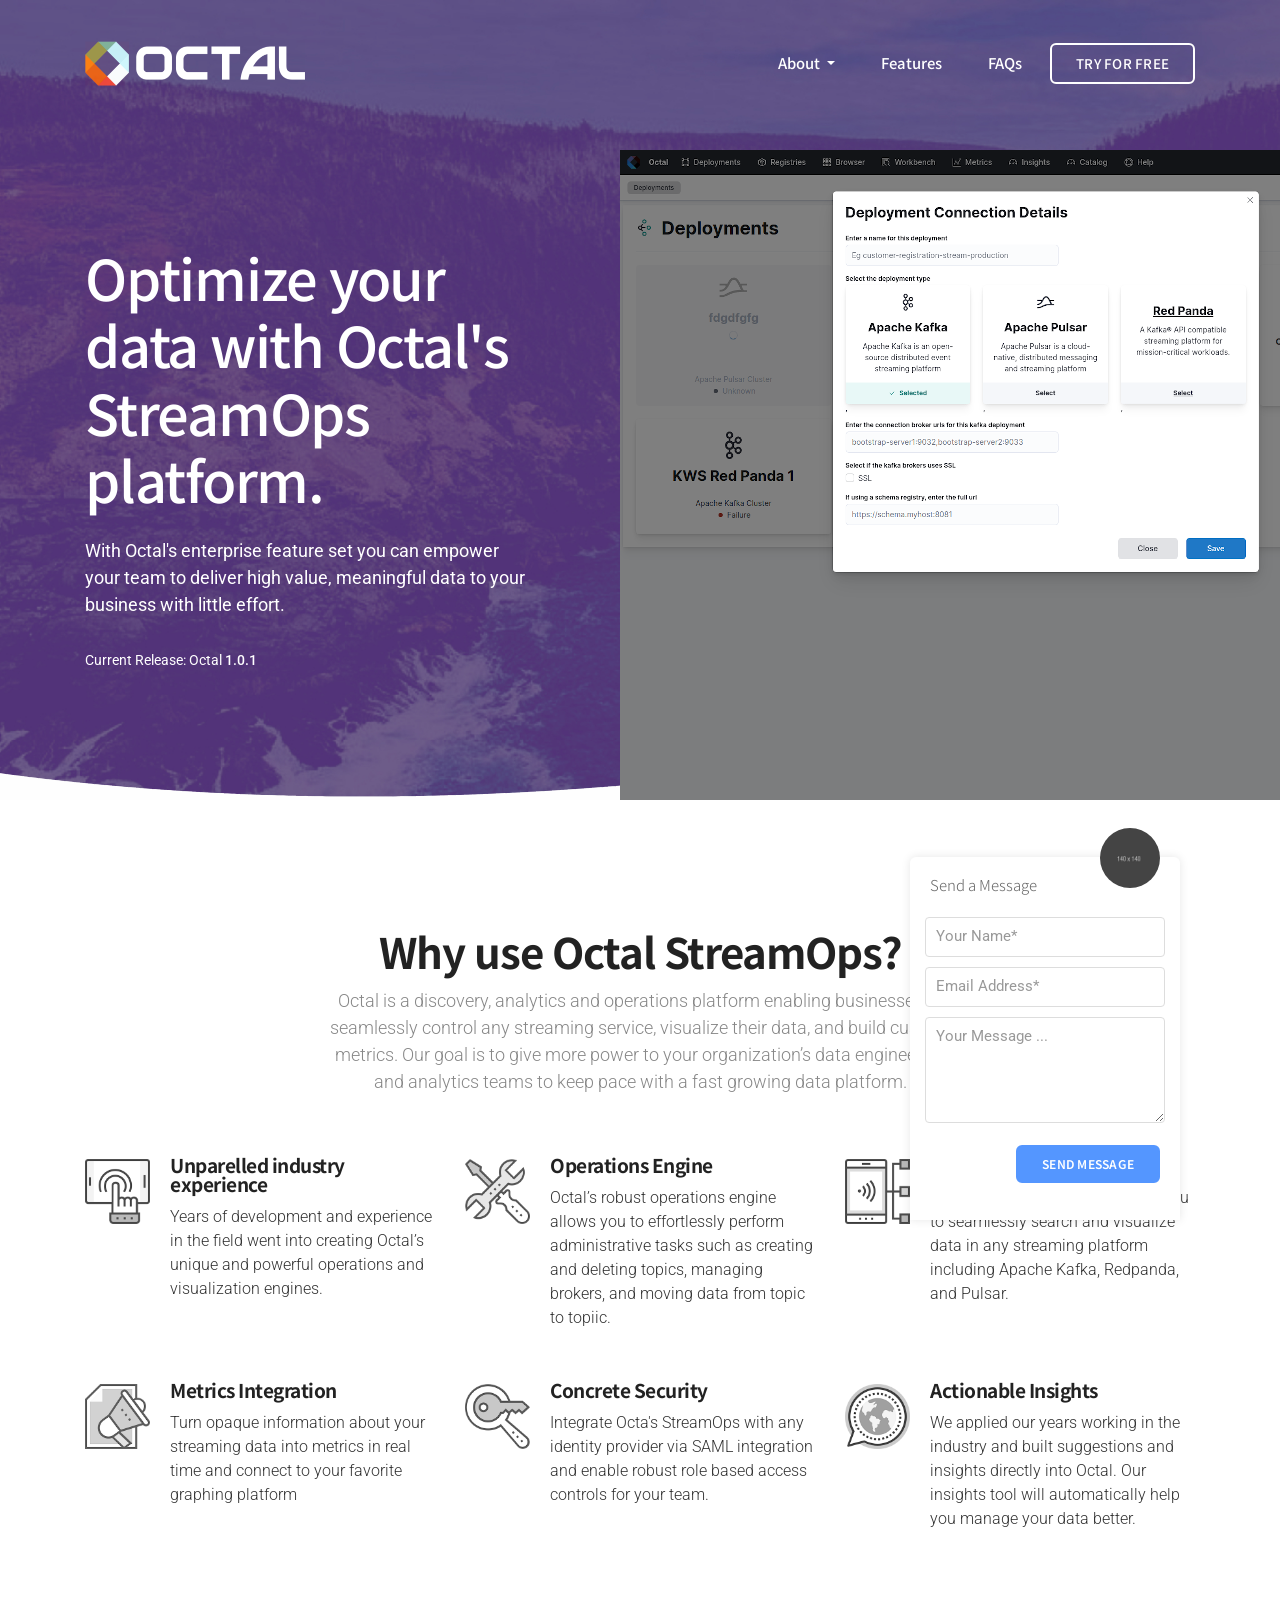
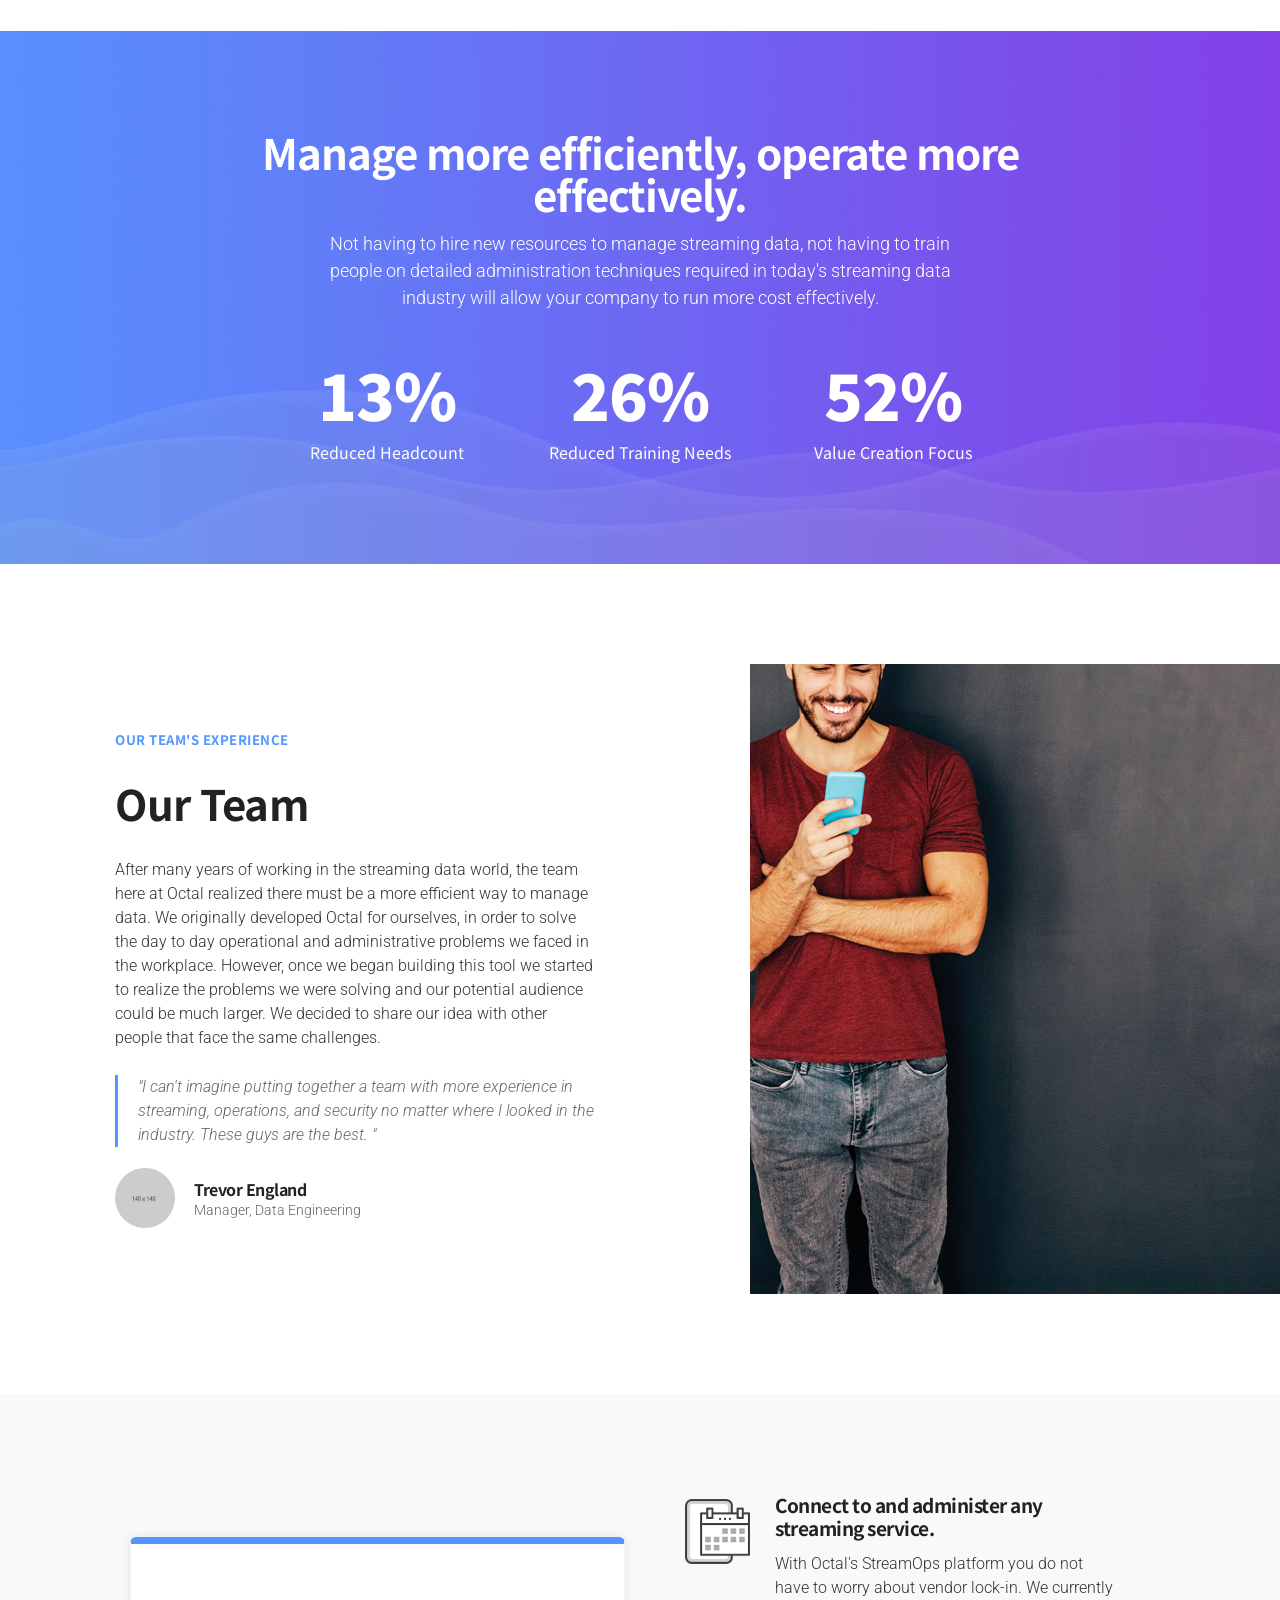
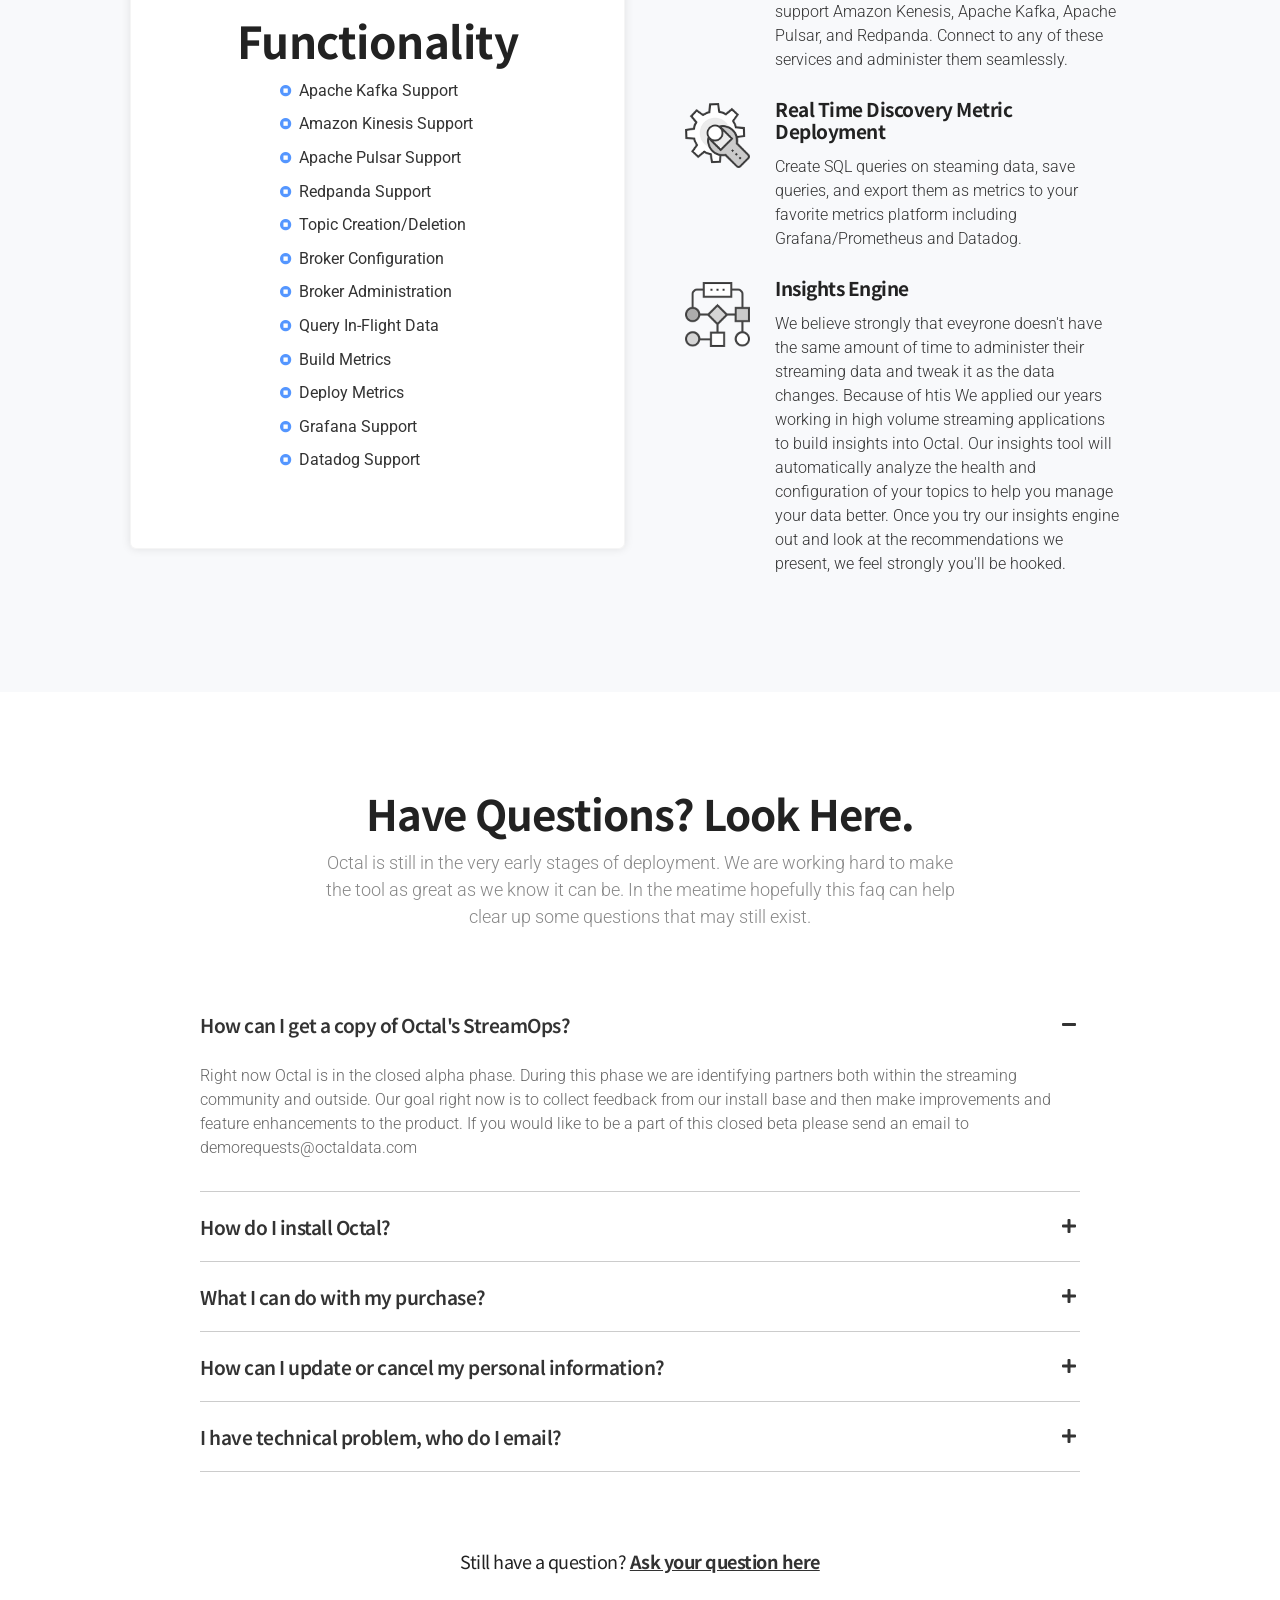
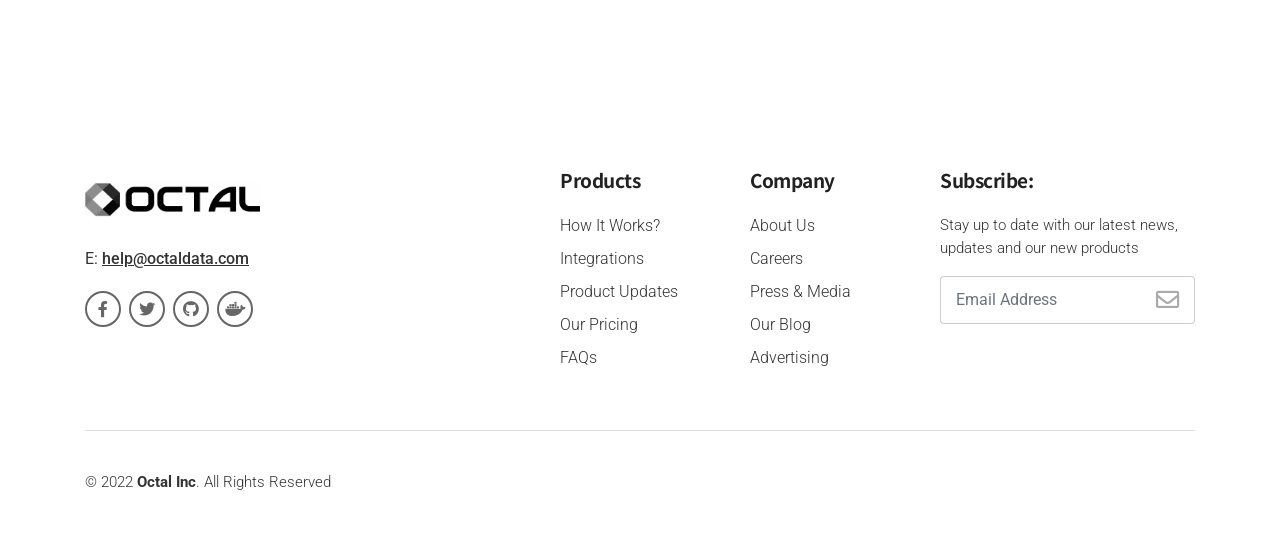
==== commit e5550223: "afds" ====
--- a/index.html
+++ b/index.html
@@ -504,30 +504,23 @@
 
                      <!-- Plan Price  -->
                      <div class="pricing-plan">
-                        <h3 class="h3-lg">Standard</h3>
+                        <h3 class="h3-lg">Functionality</h3>
                      </div>
 
                      <!-- Pricing Plan Features  -->
                      <ul class="features">
-                        <li><i class="fas fa-stop-circle"></i> Concept Development</li>
-                        <li><i class="fas fa-stop-circle"></i> UI Design</li>
-                        <li><i class="fas fa-stop-circle"></i> App Management</li>
-                        <li><i class="fas fa-stop-circle"></i> Concept Development</li>
-                        <li><i class="fas fa-stop-circle"></i> UI Design</li>
-                        <li><i class="fas fa-stop-circle"></i> App Management</li>
-                        <li><i class="fas fa-stop-circle"></i> Concept Development</li>
-                        <li><i class="fas fa-stop-circle"></i> UI Design</li>
-                        <li><i class="fas fa-stop-circle"></i> App Management</li>
-                        <li class="disabled-option"><i class="fas fa-stop-circle"></i> Software QA</li>
-                        <li class="disabled-option"><i class="fas fa-stop-circle"></i> App Integration</li>
-                        <li class="disabled-option"><i class="fas fa-stop-circle"></i> Software QA</li>
-                        <li class="disabled-option"><i class="fas fa-stop-circle"></i> App Integration</li>
-                        <li class="disabled-option"><i class="fas fa-stop-circle"></i> Software QA</li>
-                        <li class="disabled-option"><i class="fas fa-stop-circle"></i> App Integration</li>
-                        <li class="disabled-option"><i class="fas fa-stop-circle"></i> Software QA</li>
-                        <li class="disabled-option"><i class="fas fa-stop-circle"></i> App Integration</li>
-                        <li class="disabled-option"><i class="fas fa-stop-circle"></i> Software QA</li>
-                        <li class="disabled-option"><i class="fas fa-stop-circle"></i> App Integration</li>
+                        <li><i class="fas fa-stop-circle"></i> Apache Kafka Support</li>
+                        <li><i class="fas fa-stop-circle"></i> Amazon Kinesis Support</li>
+                        <li><i class="fas fa-stop-circle"></i> Apache Pulsar Support</li>
+                        <li><i class="fas fa-stop-circle"></i> Redpanda Support</li>
+                        <li><i class="fas fa-stop-circle"></i> Topic Creation/Deletion</li>
+                        <li><i class="fas fa-stop-circle"></i> Broker Configuration</li>
+                        <li><i class="fas fa-stop-circle"></i> Broker Administration</li>
+                        <li><i class="fas fa-stop-circle"></i> Query In-Flight Data</li>
+                        <li><i class="fas fa-stop-circle"></i> Build Metrics</li>
+                        <li><i class="fas fa-stop-circle"></i> Deploy Metrics</li>
+                        <li><i class="fas fa-stop-circle"></i> Grafana Support</li>
+                        <li><i class="fas fa-stop-circle"></i> Datadog Support</li>
                      </ul>
 
                   </div>
@@ -555,8 +548,8 @@
 										<h5 class="h5-sm">Connect to and administer any streaming service.</h5>
 
 										<!-- Text -->
-										<p>Velna iaculis odio auctor integer congue impedit magna at dolor vitae gravida
-										   donec mauris lectus luctus ultrice tellus viverra potenti neque
+										<p>
+										With Octal's StreamOps platform you do not have to worry about vendor lock-in.  We currently support Amazon Kenesis, Apache Kafka, Apache Pulsar, and Redpanda.  Connect to any of these services and administer them seamlessly.
 										</p>
 
 									</div>
@@ -574,11 +567,11 @@
 									<div class="cbox-3-txt">
 
 										<!-- Title -->
-										<h5 class="h5-sm">Real Time Customization</h5>
+										<h5 class="h5-sm">Real Time Discovery Metric Deployment</h5>
 
 										<!-- Text -->
-										<p>Velna iaculis odio auctor integer congue impedit magna at dolor vitae gravida
-										   donec mauris lectus luctus ultrice tellus viverra potenti neque
+										<p>
+										Create SQL queries on steaming data, save queries, and export them as metrics to your favorite metrics platform including Grafana/Prometheus and Datadog.
 										</p>
 
 									</div>
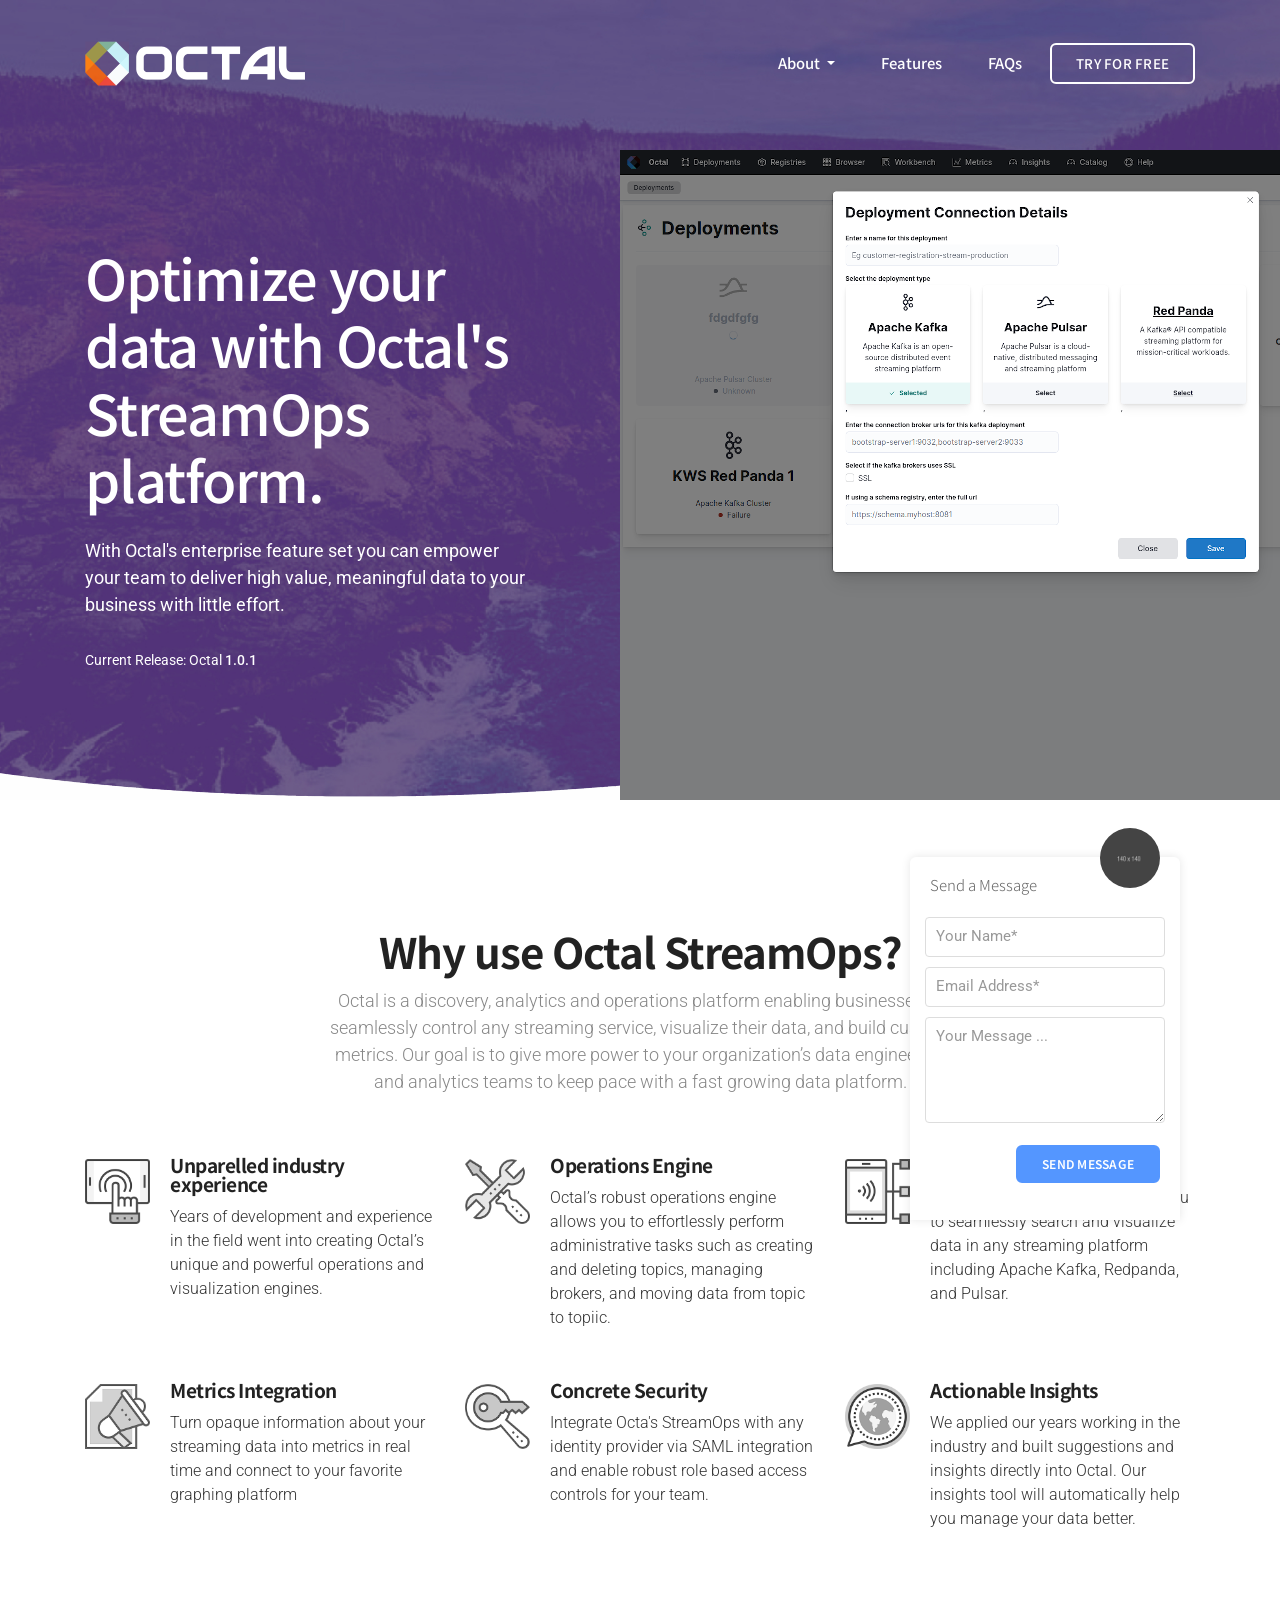
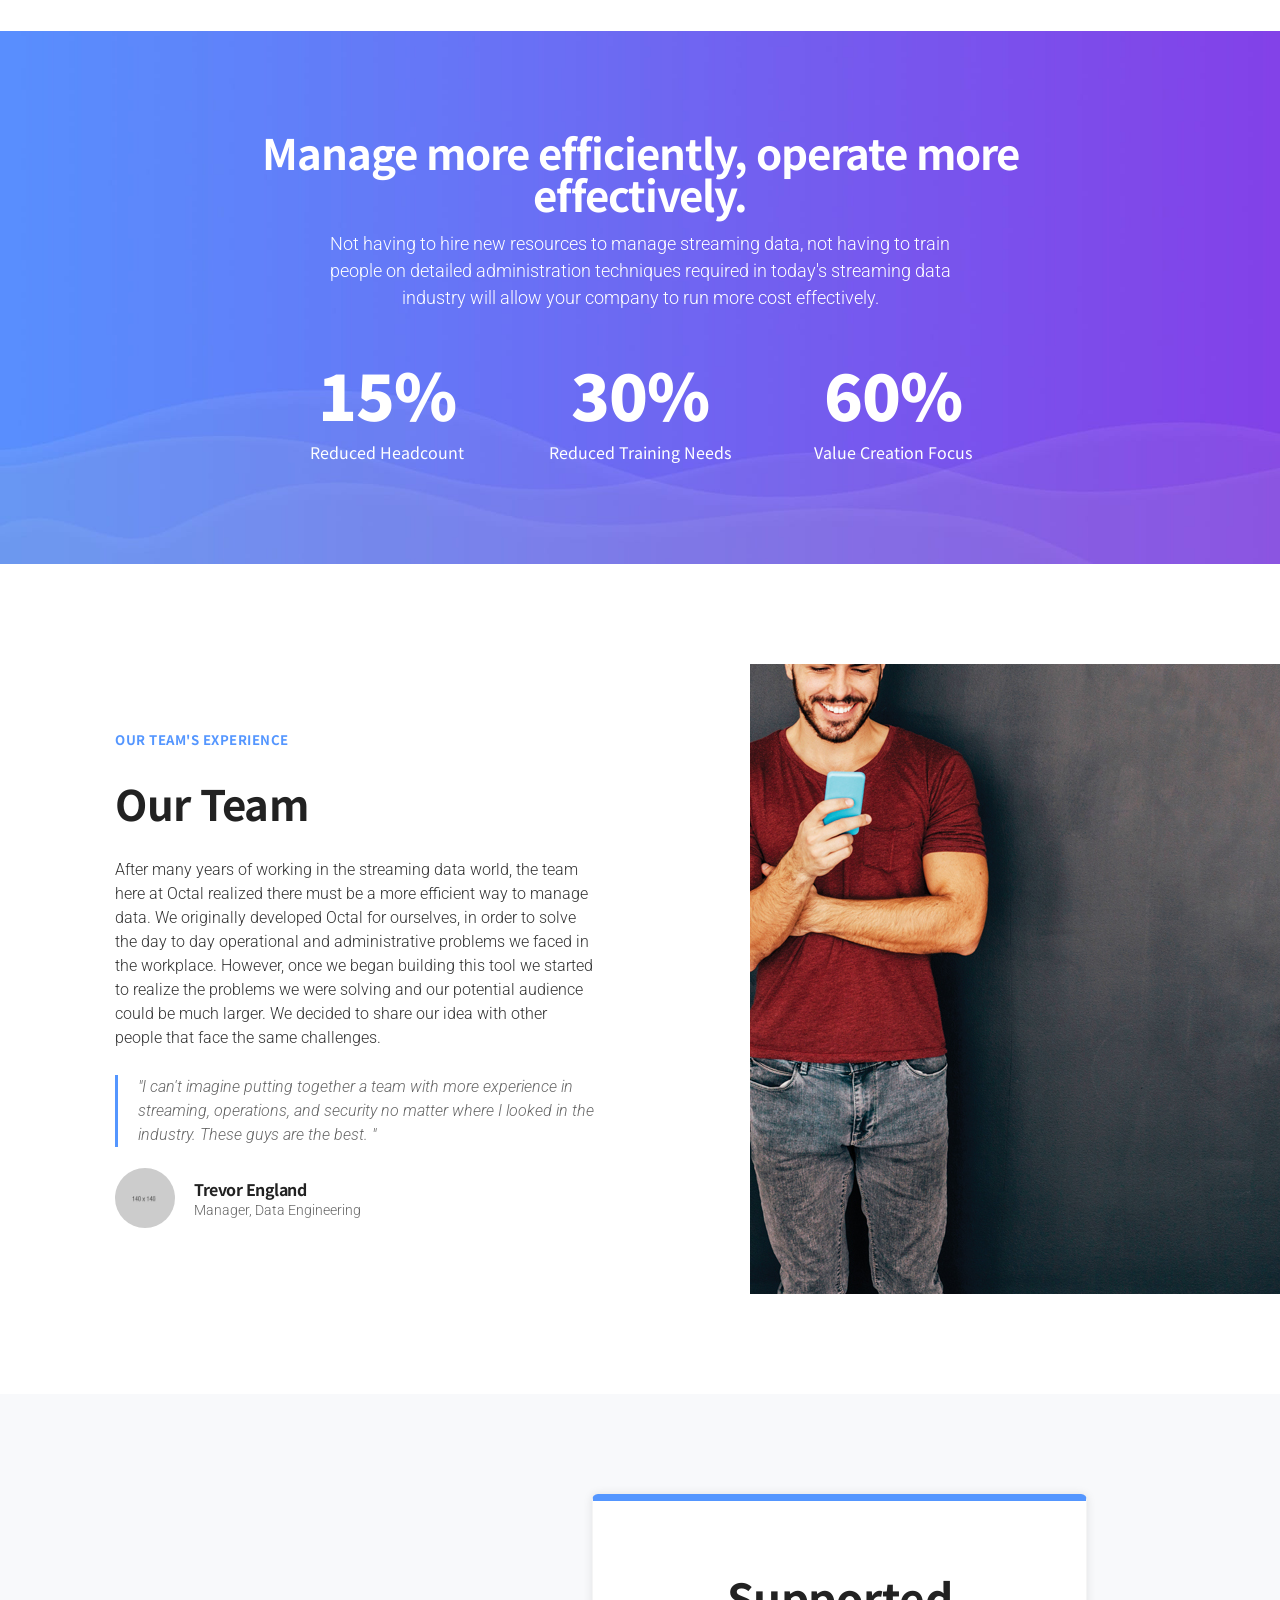
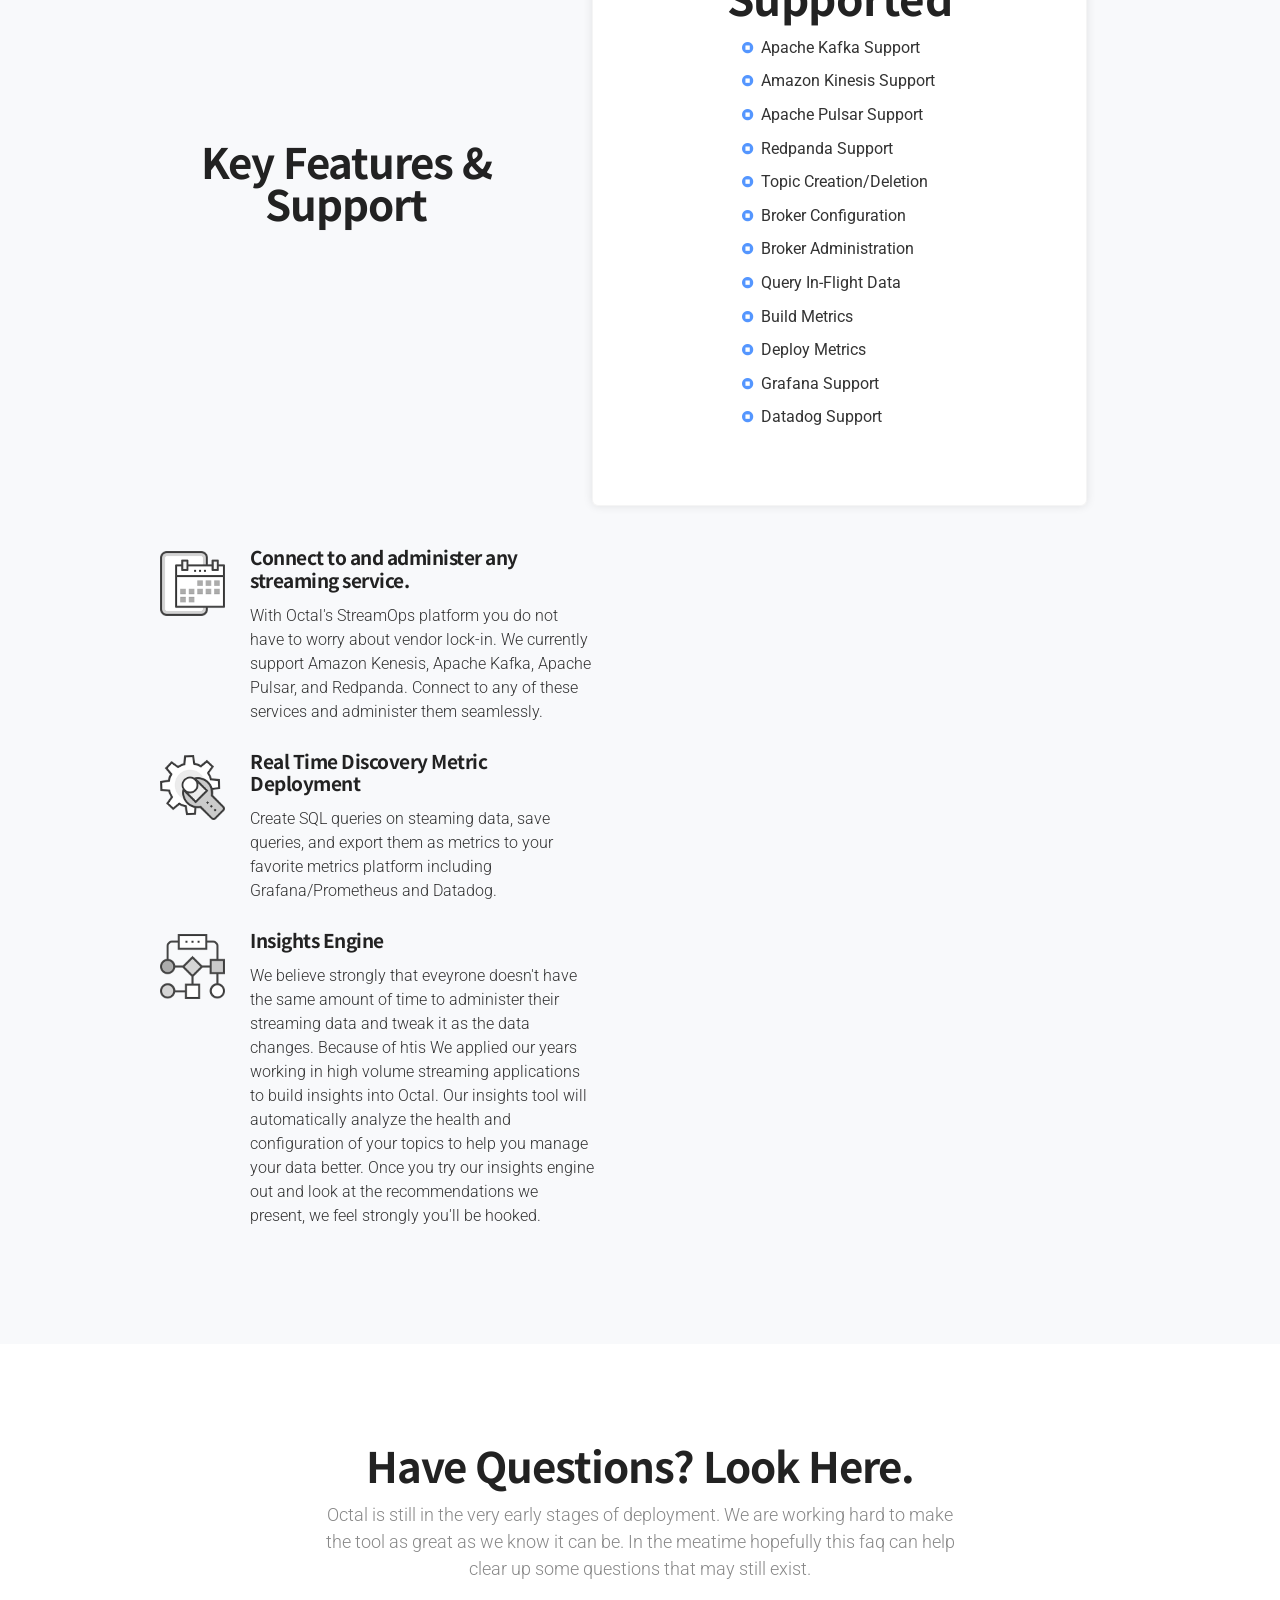
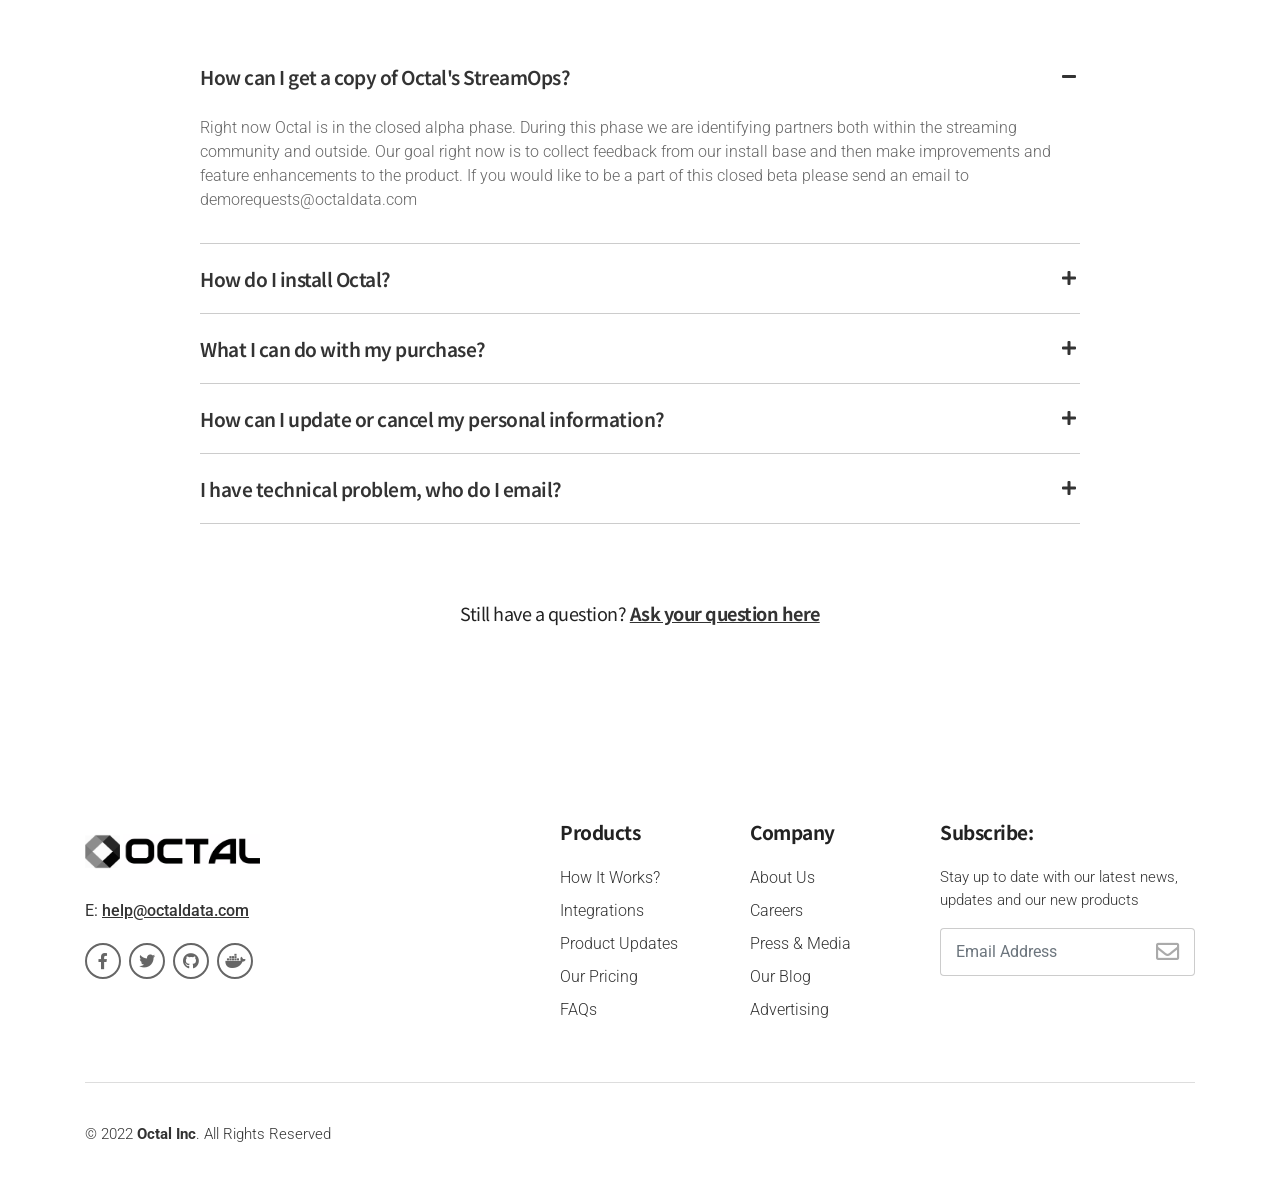
==== commit e114bba9: "afds" ====
--- a/index.html
+++ b/index.html
@@ -497,6 +497,19 @@
 <!-- TAB #1 -->
          <div class="tab-pane fade show active" id="price-tab-1" role="tabpanel" aria-labelledby="tab1-list">
             <div class="row d-flex align-items-center pricing-row primary-theme">
+				 <!-- SECTION TITLE -->
+                                        <div class="row">
+                                                <div class="col-lg-10 offset-lg-1 section-title">
+
+                                                        <!-- Title      -->
+                                                        <h3 class="h3-md">Key Features & Support</h3>
+
+                                                        <p class="p-md">
+                                                        </p>
+
+                                                </div>
+                                        </div>
+
 
                <!-- STANDARD PRICING PLAN -->
                <div class="col-md-6">
@@ -504,7 +517,7 @@
 
                      <!-- Plan Price  -->
                      <div class="pricing-plan">
-                        <h3 class="h3-lg">Functionality</h3>
+                        <h3 class="h3-lg">Supported</h3>
                      </div>
 
                      <!-- Pricing Plan Features  -->
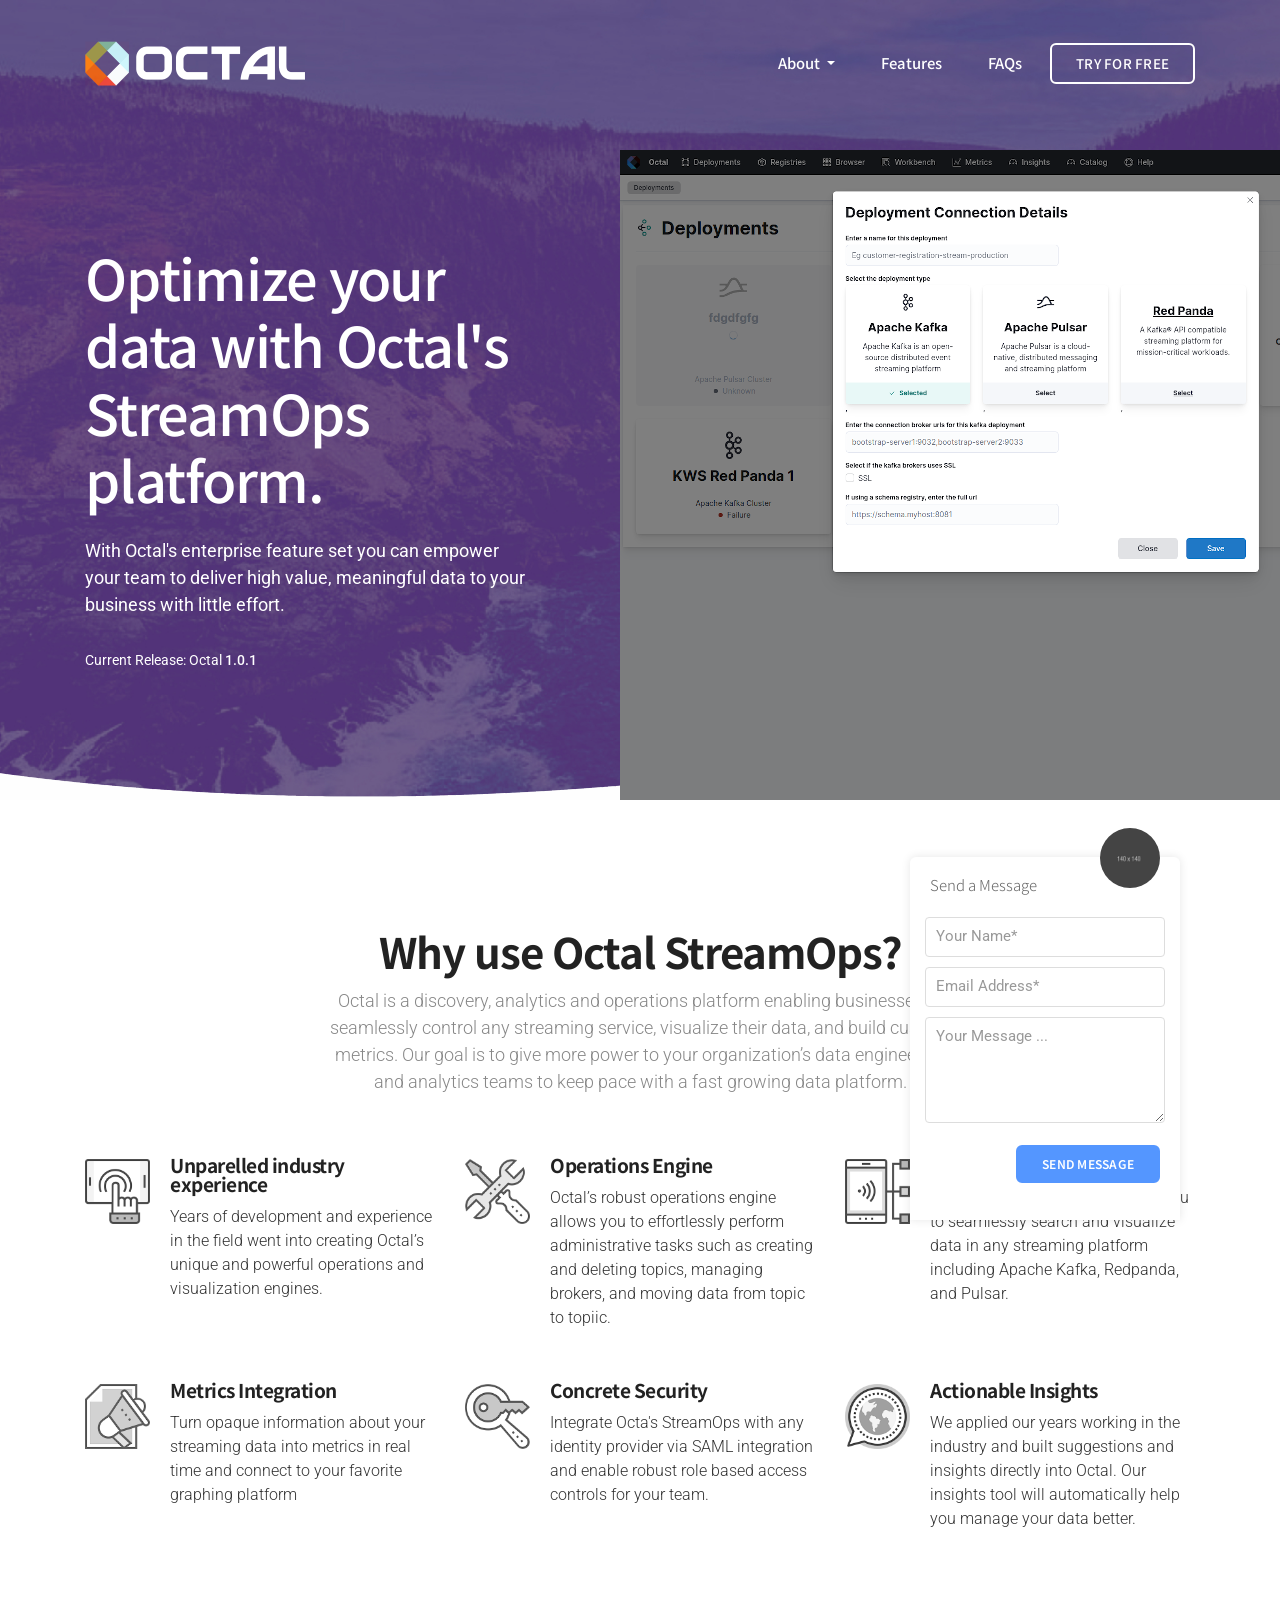
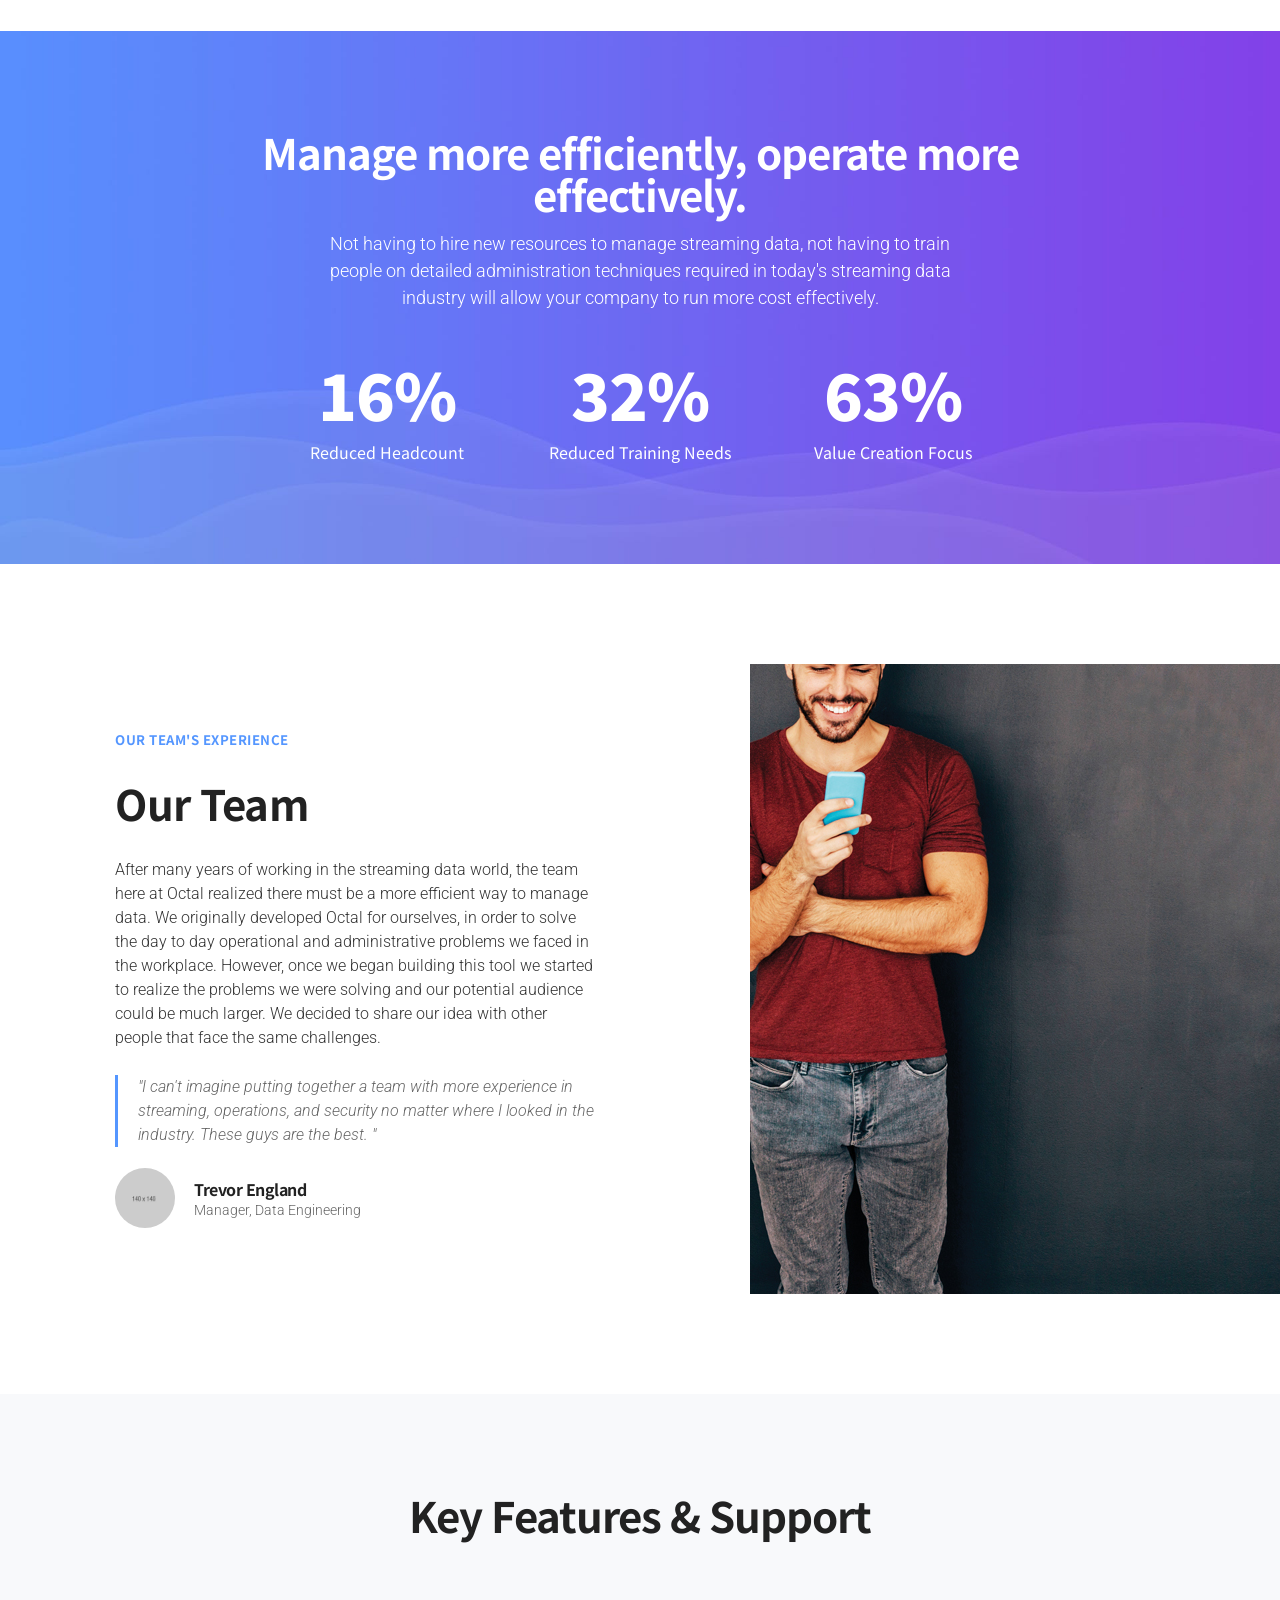
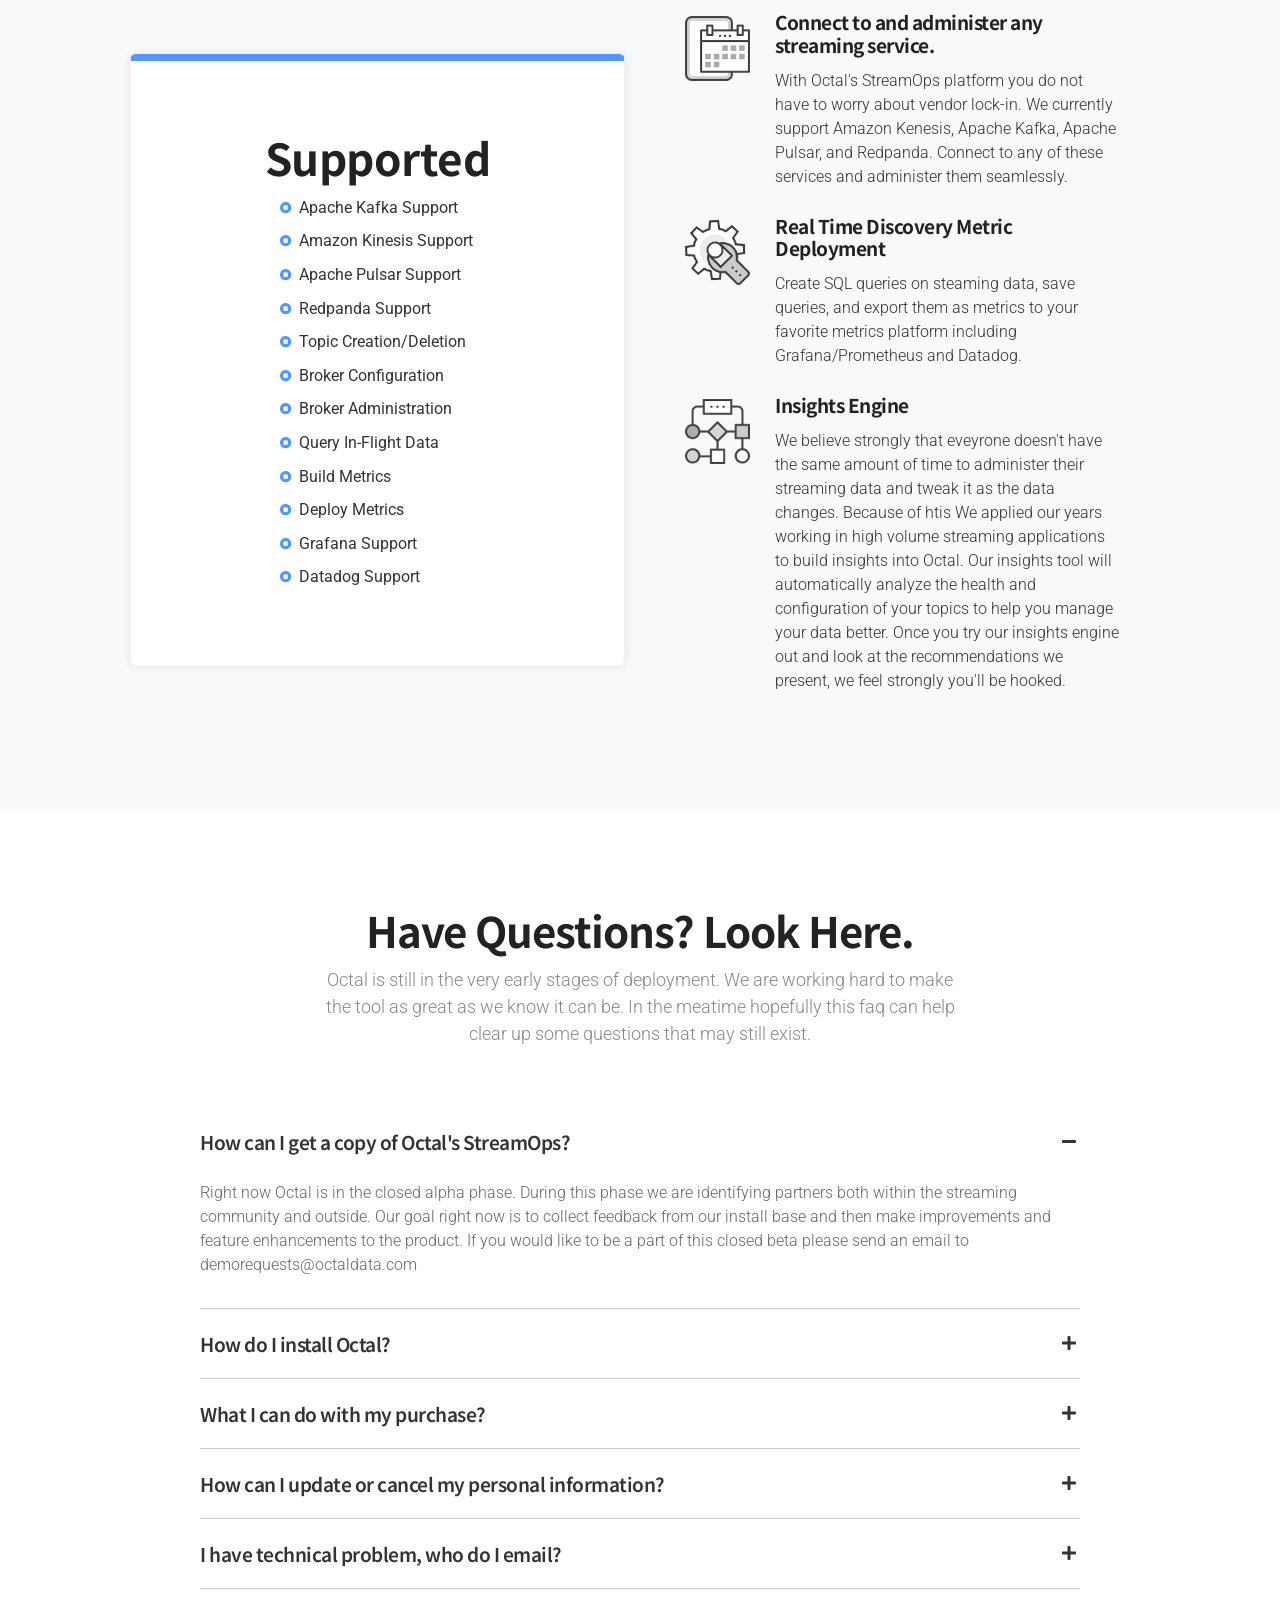
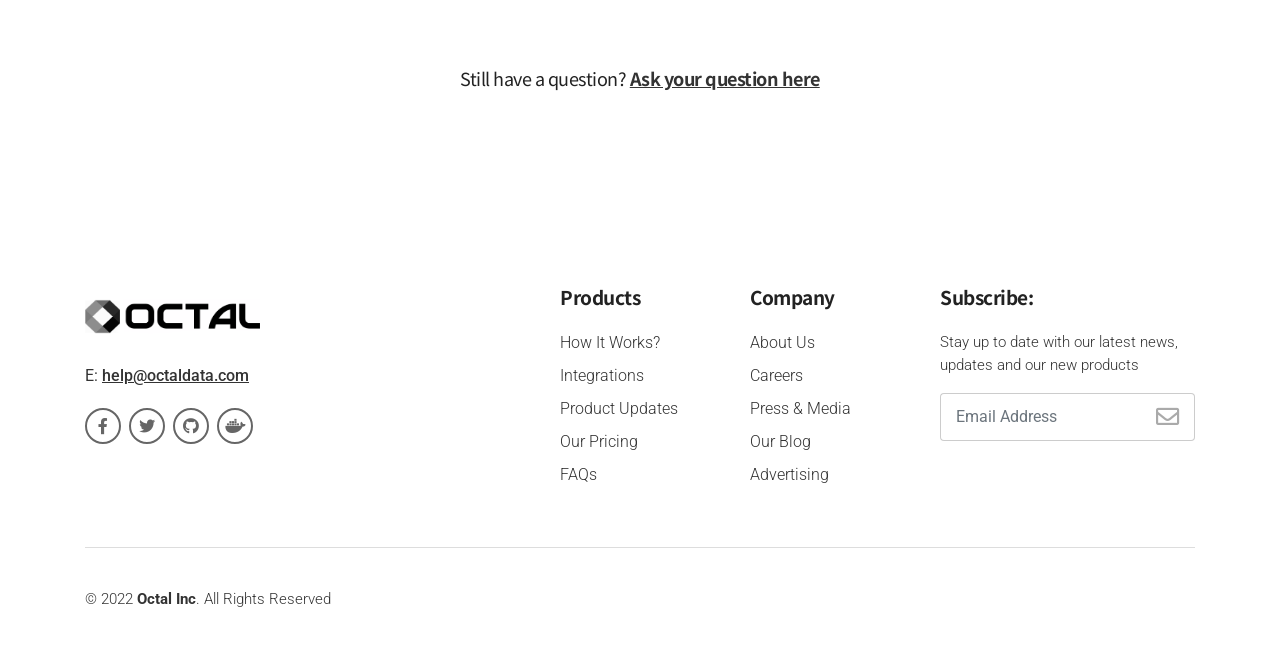
==== commit 12b50921: "afds" ====
--- a/index.html
+++ b/index.html
@@ -497,8 +497,6 @@
 <!-- TAB #1 -->
          <div class="tab-pane fade show active" id="price-tab-1" role="tabpanel" aria-labelledby="tab1-list">
             <div class="row d-flex align-items-center pricing-row primary-theme">
-				 <!-- SECTION TITLE -->
-                                        <div class="row">
                                                 <div class="col-lg-10 offset-lg-1 section-title">
 
                                                         <!-- Title      -->
@@ -508,7 +506,6 @@
                                                         </p>
 
                                                 </div>
-                                        </div>
 
 
                <!-- STANDARD PRICING PLAN -->
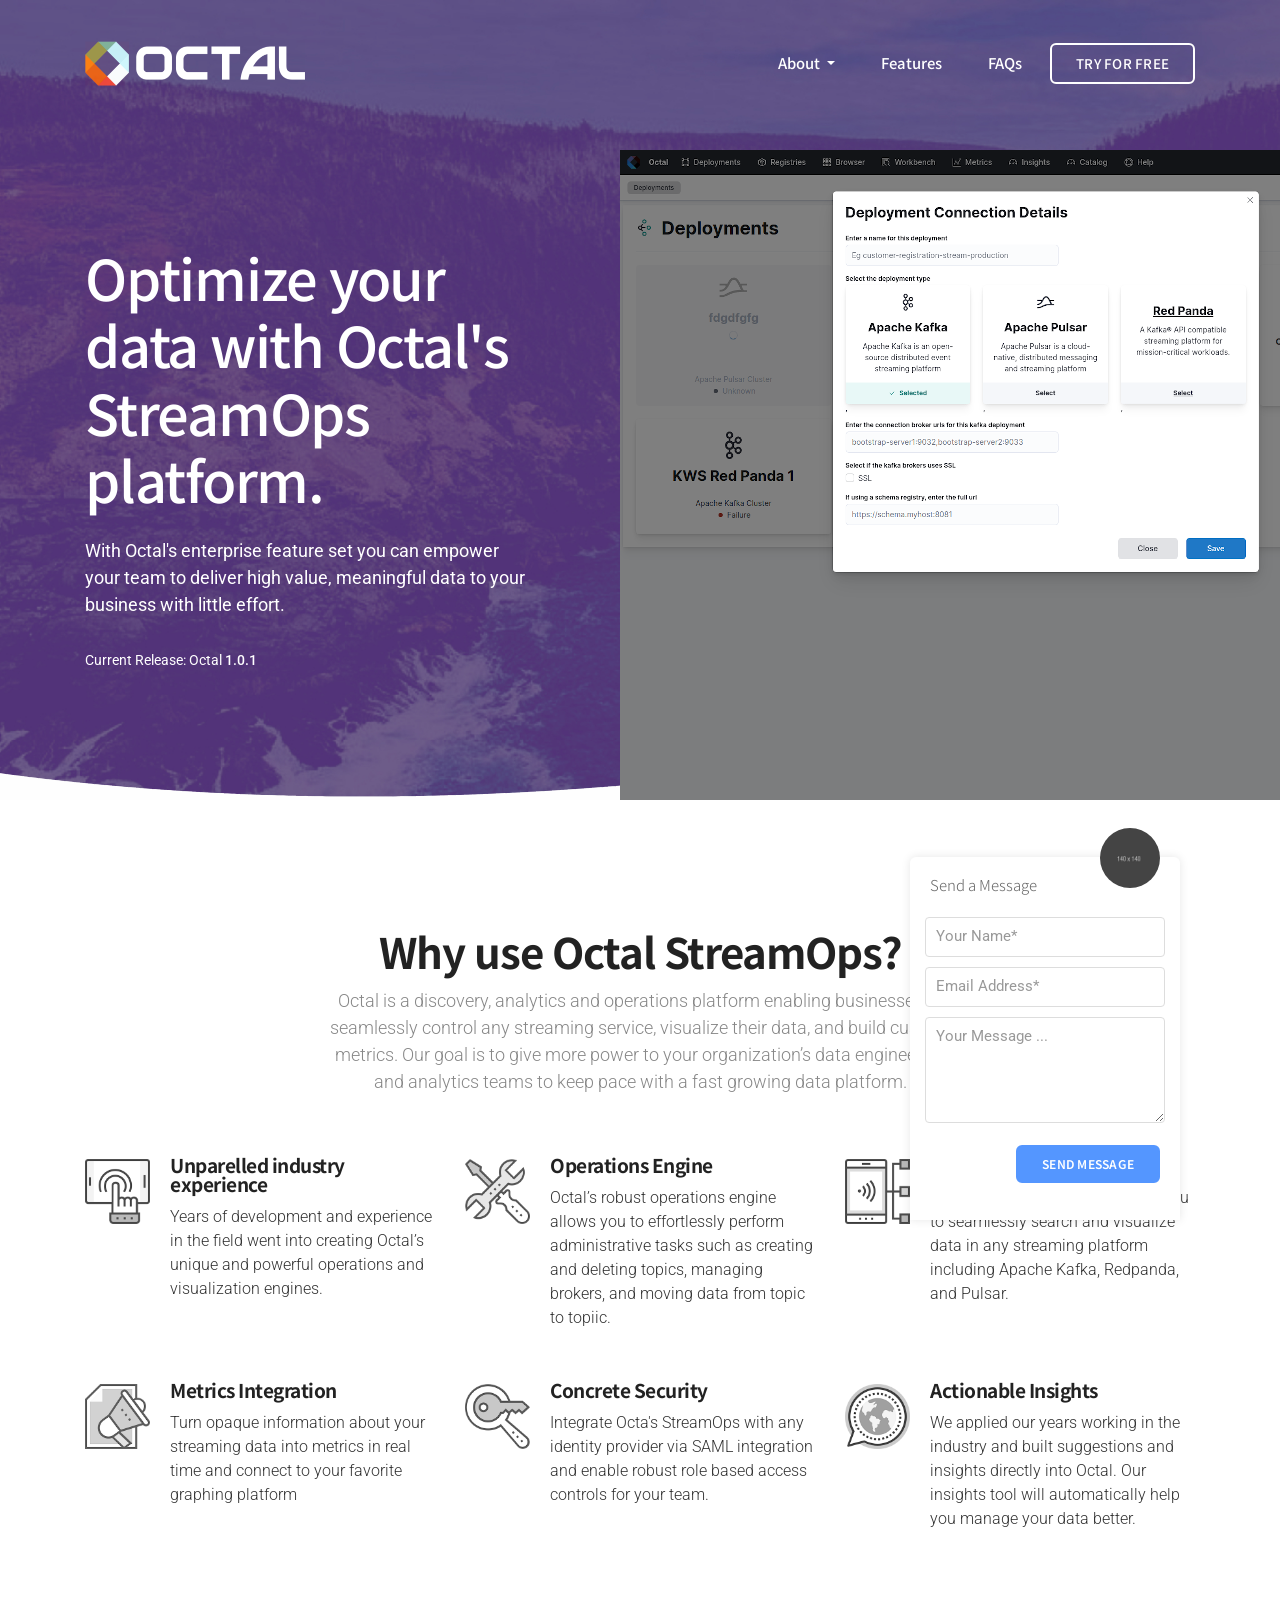
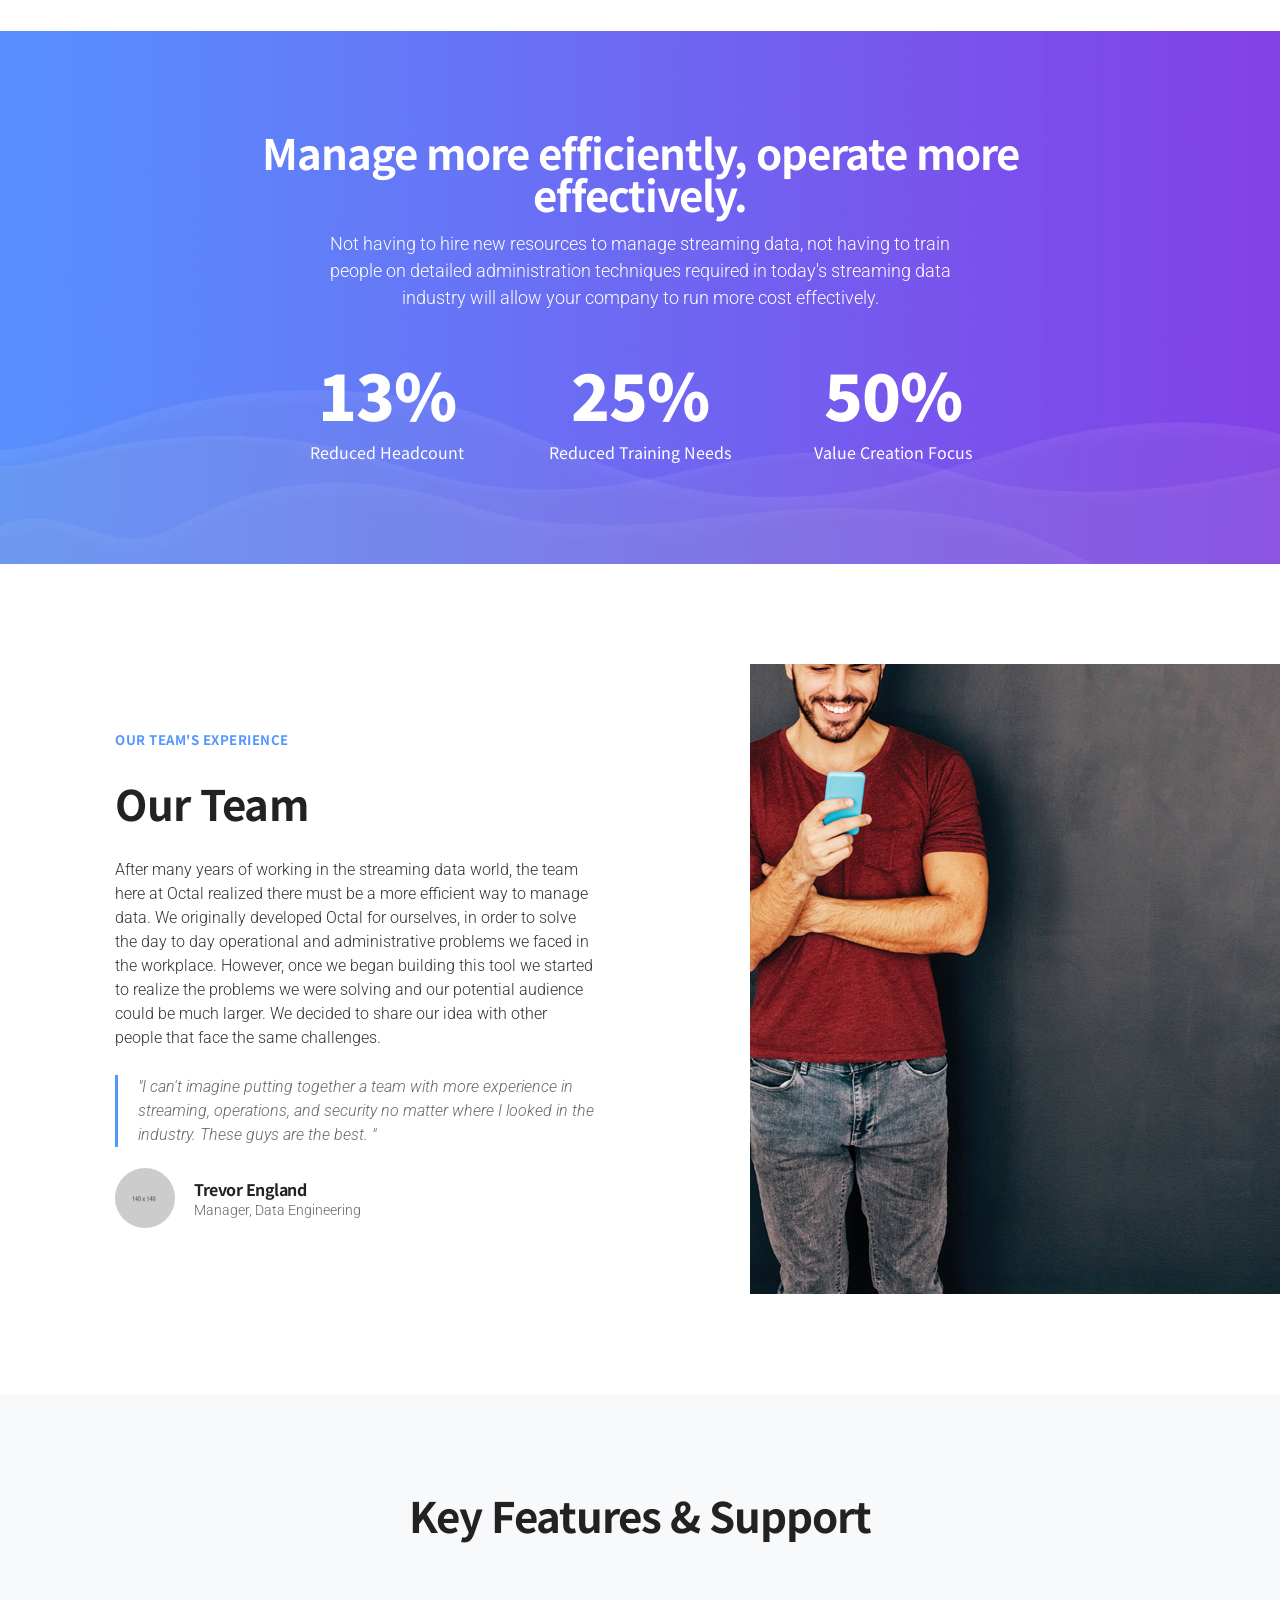
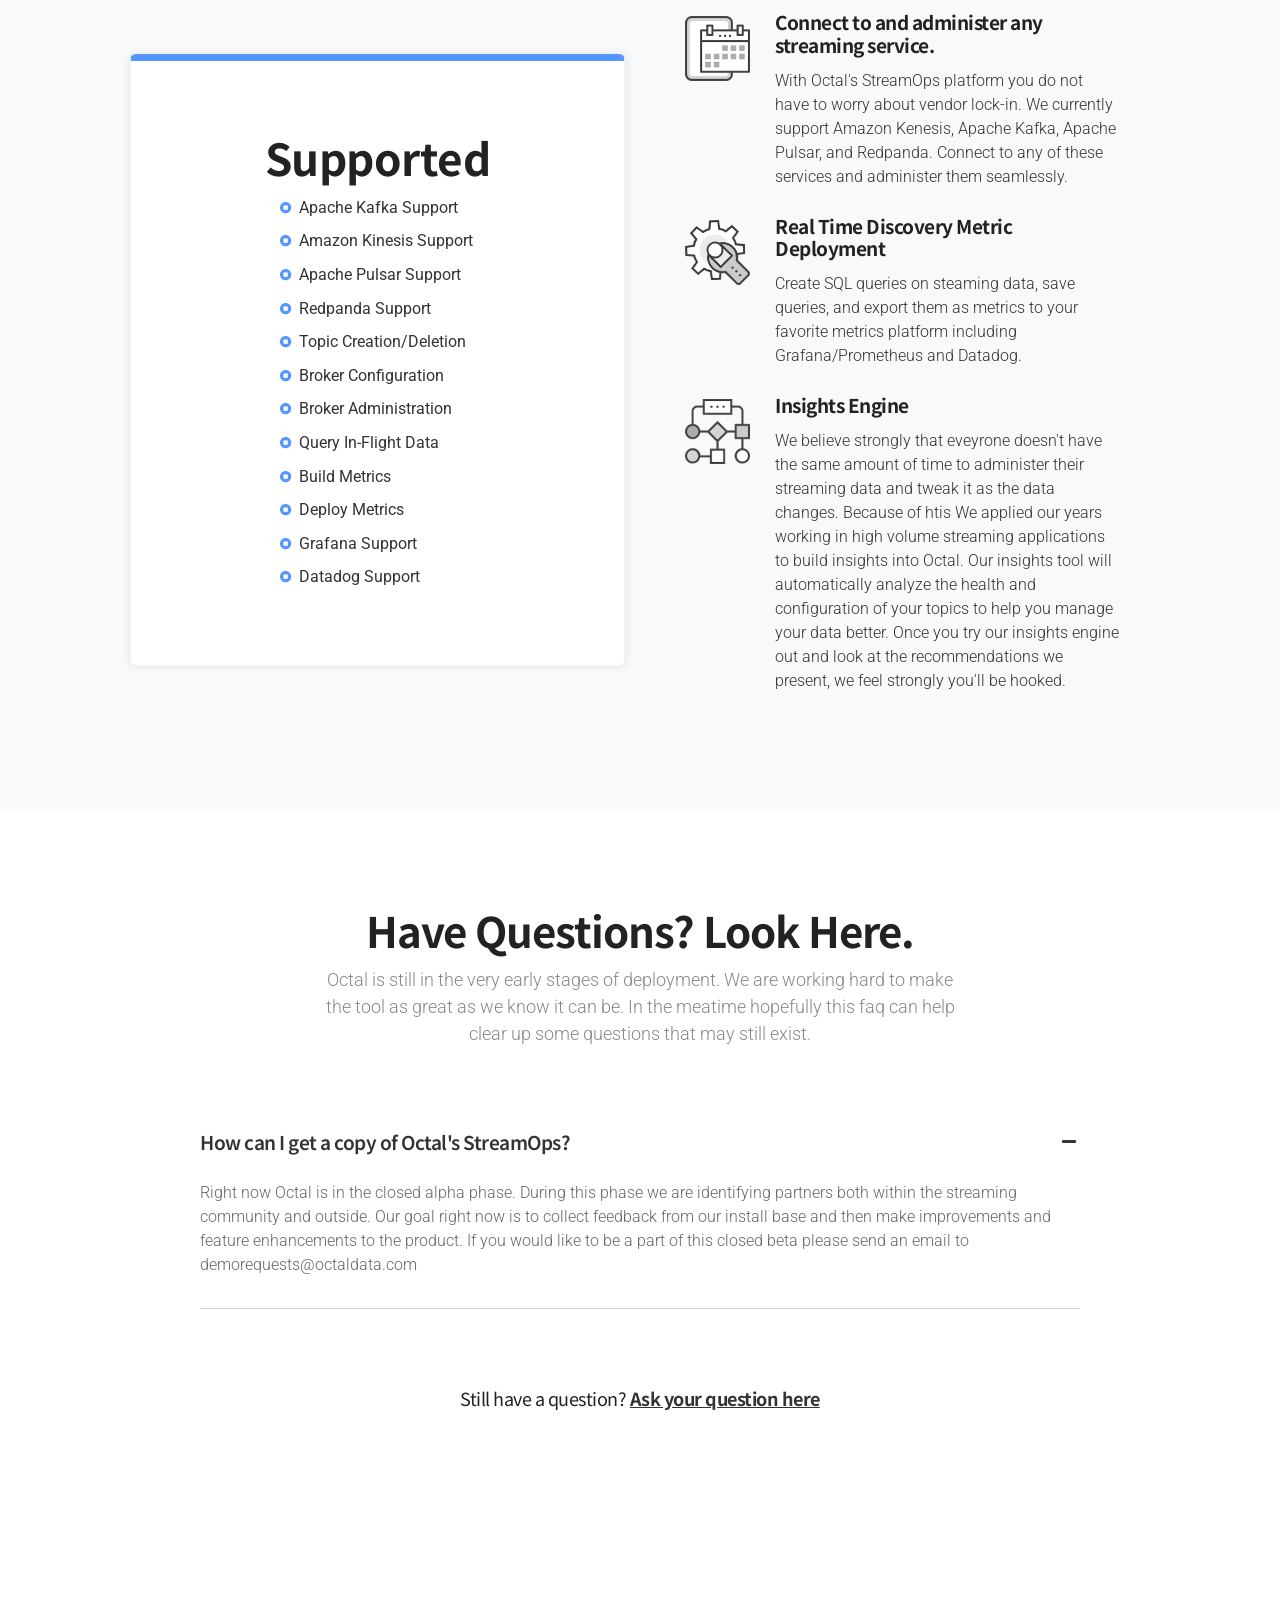
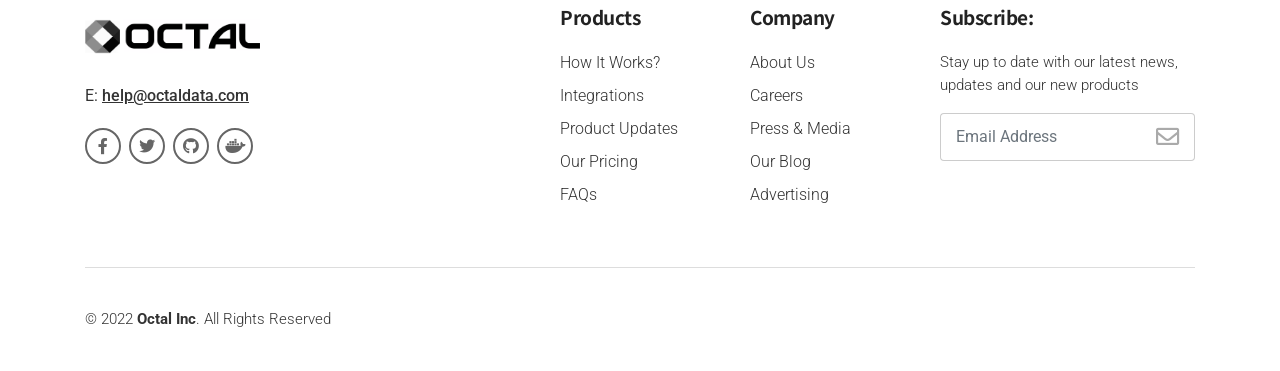
==== commit 97cdbd1c: "afds" ====
--- a/index.html
+++ b/index.html
@@ -675,142 +675,6 @@
 								</div>	<!-- END ACCORDION CARD #1 -->
 
 
-								<!-- ACCORDION CARD #2 -->
-								<div class="card">
-
-									<!-- Card Title -->
-								    <div class="card-header" role="tab" id="headingTwo">
-								      	<h5 class="h5-sm">
-								       	    <a class="collapsed" data-toggle="collapse" href="#collapseTwo" role="button" aria-expanded="false" aria-controls="collapseTwo">
-								          		How do I install Octal?
-								        	</a>
-								     	 </h5>
-								    </div>
-
-								    <!-- Card Content -->
-								    <div id="collapseTwo" class="collapse" role="tabpanel" aria-labelledby="headingTwo" data-parent="#accordion">
-								      	<div class="card-body">
-
-								      		<p>Maecenas gravida porttitor nunc, quis vehicula magna luctus tempor. Quisque vel laoreet
-								      		   turpis. Urna augue, viverra a augue eget, dictum tempor diam. Sed pulvinar consectetur
-								      		   nibh, vel imperdiet dui varius viverra. Pellentesque ac massa lorem. Fusce eu cursus est.
-								      		   Fusce non nulla vitae massa placerat vulputate vel a purus
-											</p>
-
-								     	 </div>
-								    </div>
-
-								</div>	<!-- END ACCORDION CARD #2 -->
-
-
-								<!-- ACCORDION CARD #3 -->
-								<div class="card">
-
-								 	<!-- Card Title -->
-								    <div class="card-header" role="tab" id="headingThree">
-								      	<h5 class="h5-sm">
-								        	<a class="collapsed" data-toggle="collapse" href="#collapseThree" role="button" aria-expanded="false" aria-controls="collapseThree">
-								         		What I can do with my purchase?
-								        	</a>
-								     	 </h5>
-								    </div>
-
-								    <!-- Card Content -->
-								    <div id="collapseThree" class="collapse" role="tabpanel" aria-labelledby="headingThree" data-parent="#accordion">
-								      	<div class="card-body">
-
-								      		<!-- Text -->
-											<p>Nullam rutrum eget nunc varius etiam mollis risus congue aliquam etiam sapien egestas,
-											   congue gestas posuere cubilia congue ipsum mauris lectus laoreet gestas neque vitae
-											   auctor eros dolor luctus odio placerat magna cursus
-											</p>
-
-											<!-- List -->
-											<ul class="txt-list">
-
-												<li>Vitae auctor integer congue magna at pretium purus pretium ligula rutrum luctus
-												    risus eros dolor auctor
-												</li>
-
-												<li>Sagittis congue augue egestas volutpat egestas magna suscipit egestas magna ipsum
-												    vitae purus efficitur ipsum primis in cubilia laoreet augue egestas luctus donec
-												    diam.Tempor sapien gravida donec enim ipsum blandit magna at purus pretium ligula
-												    rutrum luctus gravida donec porta justo integer
-												</li>
-
-												<li>Justo odio integer a velna lectus aenean magna and mauris lectus pretium ligula rutrum
-												    luctus risus ac risus auctor gravida donec congue tempor gravida donec enim ipsum porta
-												    justo integer
-												</li>
-
-											</ul>
-
-								      	</div>
-								    </div>
-
-								</div>	  <!-- END ACCORDION CARD #3 -->
-
-
-								<!-- ACCORDION CARD #4 -->
-								<div class="card">
-
-								 	<!-- Card Title -->
-								    <div class="card-header" role="tab" id="headingFour">
-								      	<h5 class="h5-sm">
-								        	<a class="collapsed" data-toggle="collapse" href="#collapseFour" role="button" aria-expanded="false" aria-controls="collapseFour">
-								         		How can I update or cancel my personal information?
-								        	</a>
-								     	 </h5>
-								    </div>
-
-								    <!-- Card Content -->
-								    <div id="collapseFour" class="collapse" role="tabpanel" aria-labelledby="headingFour" data-parent="#accordion">
-								      	<div class="card-body">
-
-								      		<!-- Text -->
-											<p>Aliqum  mullam blandit tempor sapien gravida donec ipsum, at porta justo. Velna vitae
-											   auctor eros congue magna nihil impedit ligula risus. Mauris donec ociis et magnis sapien
-											   etiam sapien sem sagittis congue tempor gravida donec enim ipsum porta justo integer at
-											   odio velna congue integer vitae auctor eros dolor luctus odio placerat
-											</p>
-
-								      	</div>
-								    </div>
-
-								</div>	  <!-- END ACCORDION CARD #4 -->
-
-
-								<!-- ACCORDION CARD #5 -->
-								<div class="card">
-
-								 	<!-- Card Title -->
-								    <div class="card-header" role="tab" id="headingFive">
-								      	<h5 class="h5-sm">
-								        	<a class="collapsed" data-toggle="collapse" href="#collapseFive" role="button" aria-expanded="false" aria-controls="collapseFive">
-								         		I have technical problem, who do I email?
-								        	</a>
-								     	 </h5>
-								    </div>
-
-								    <!-- Card Content -->
-								    <div id="collapseFive" class="collapse" role="tabpanel" aria-labelledby="headingFive" data-parent="#accordion">
-								      	<div class="card-body">
-
-								      		<!-- Text -->
-											<p>Curabitur ac dapibus libero. Quisque eu tristique neque. Phasellus blandit tristique justo
-											   ut aliquam. Aliquam vitae molestie nunc. Quisque sapien justo, aliquet non molestie sed purus,
-											   venenatis nec. Aliquam eget lacinia elit. Vestibulum tincidunt tincidunt massa, et porttitor
-											</p>
-
-											<!-- Text -->
-											<p>Nullam non scelerisque lectus. In at mauris vel nisl convallis porta at vitae dui. Nam lacus
-											   ligula, vulputate molestie bibendum quis, aliquet elementum massa. Vestibulum ut sagittis odio
-											</p>
-
-								      	</div>
-								    </div>
-
-								</div>	  <!-- END ACCORDION CARD #5 -->
 
 
 							</div>	<!-- END ACCORDION -->
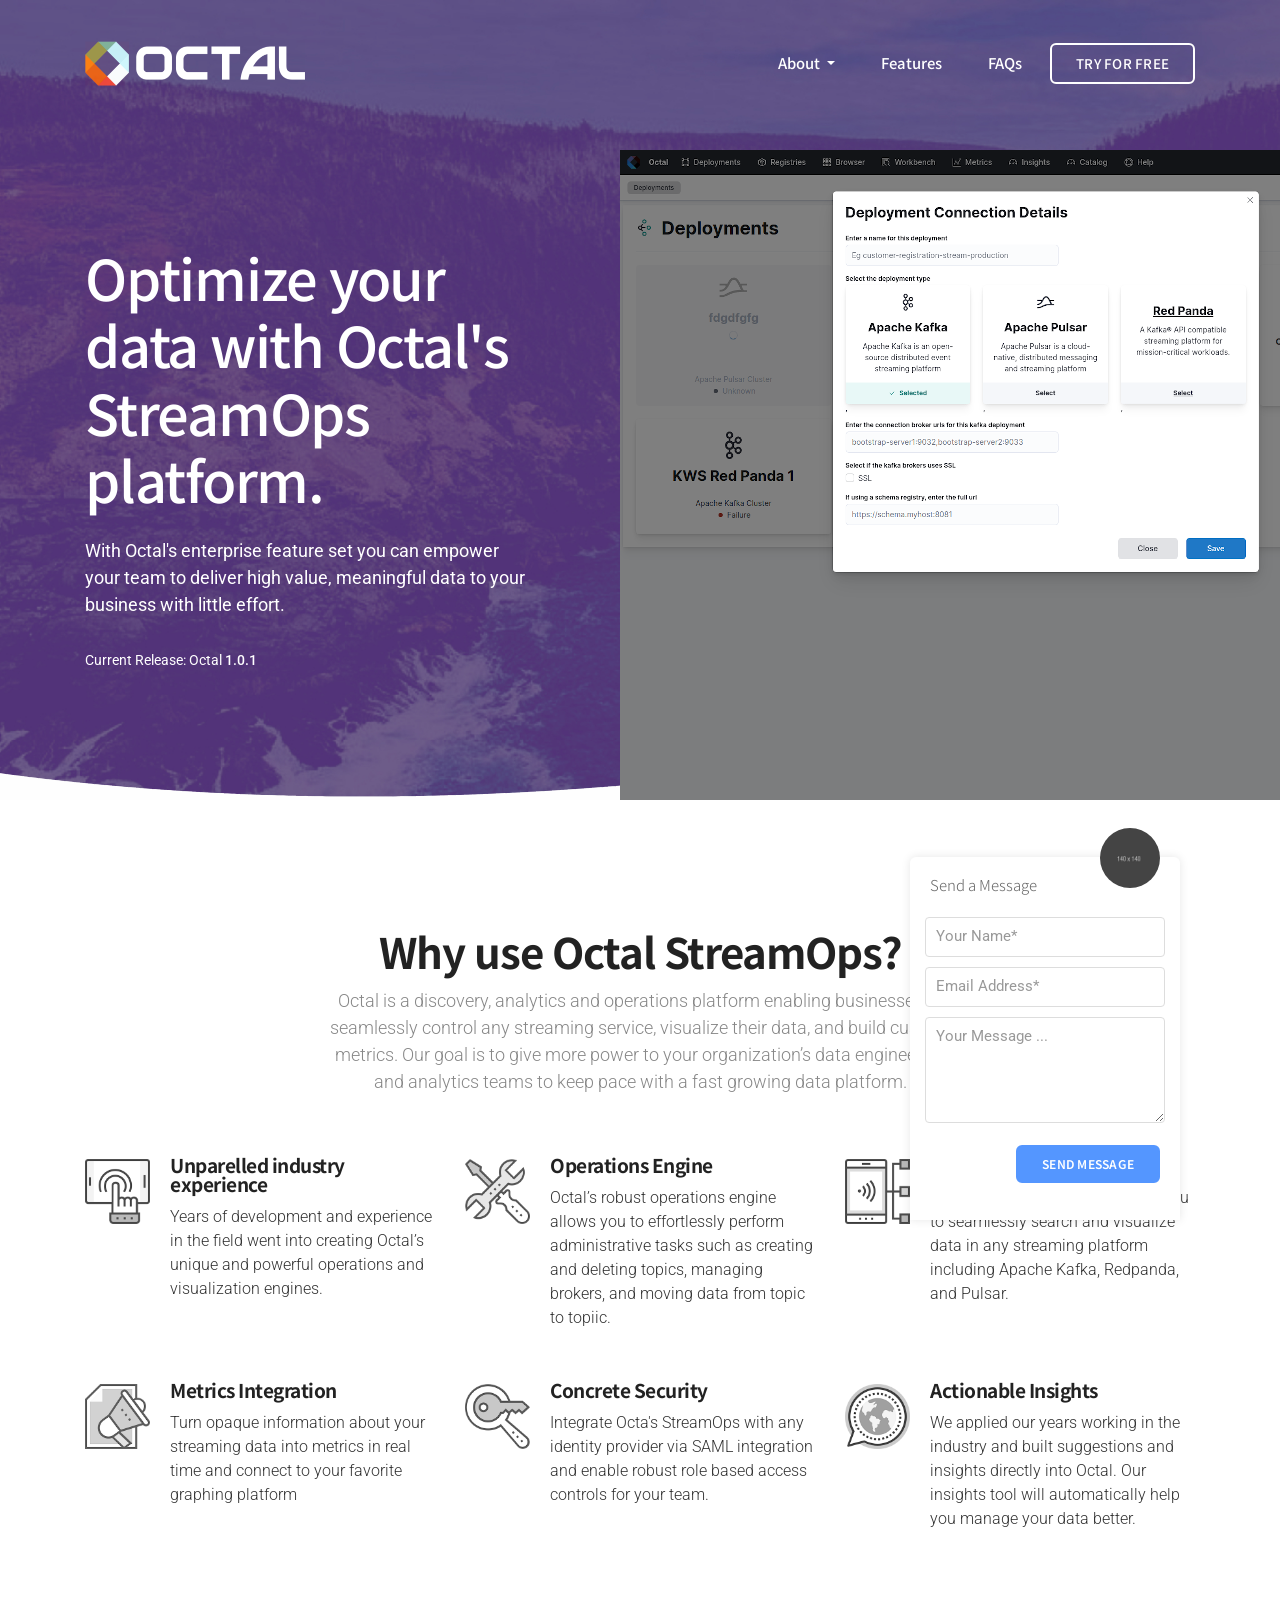
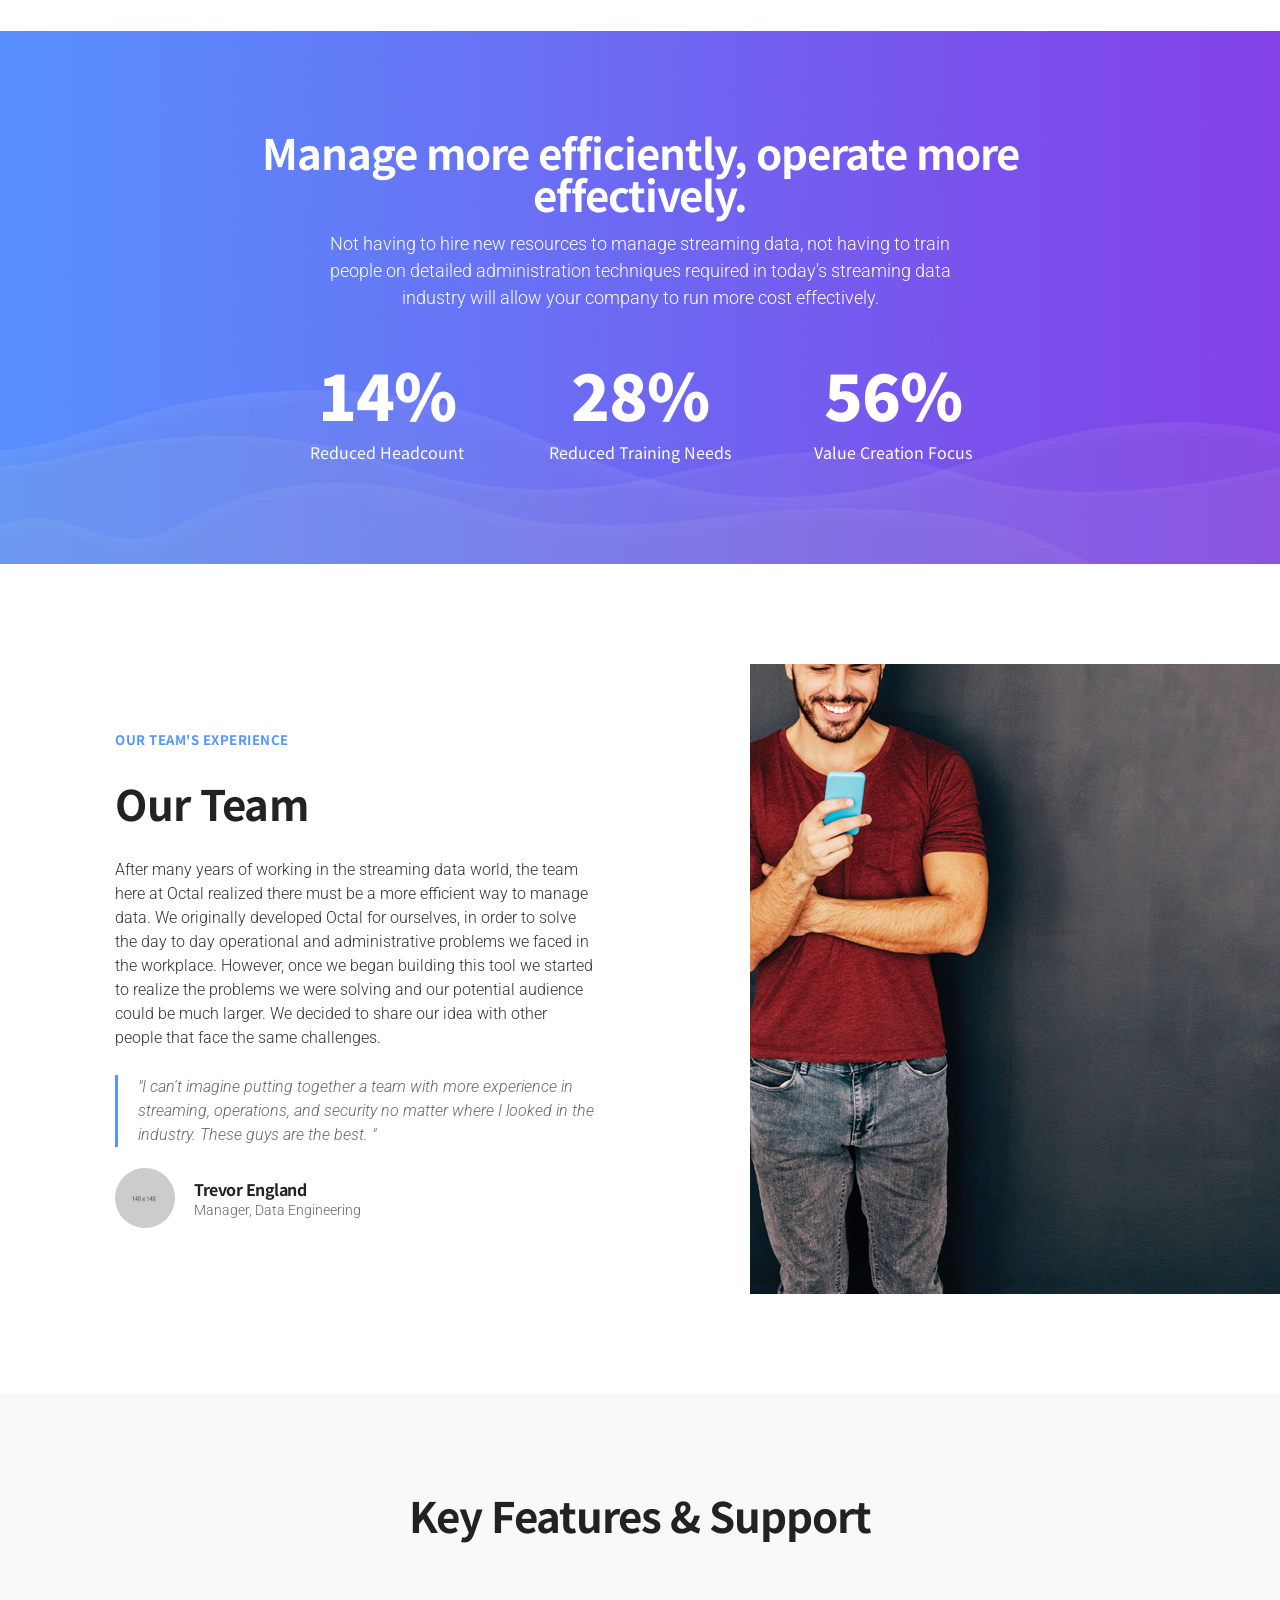
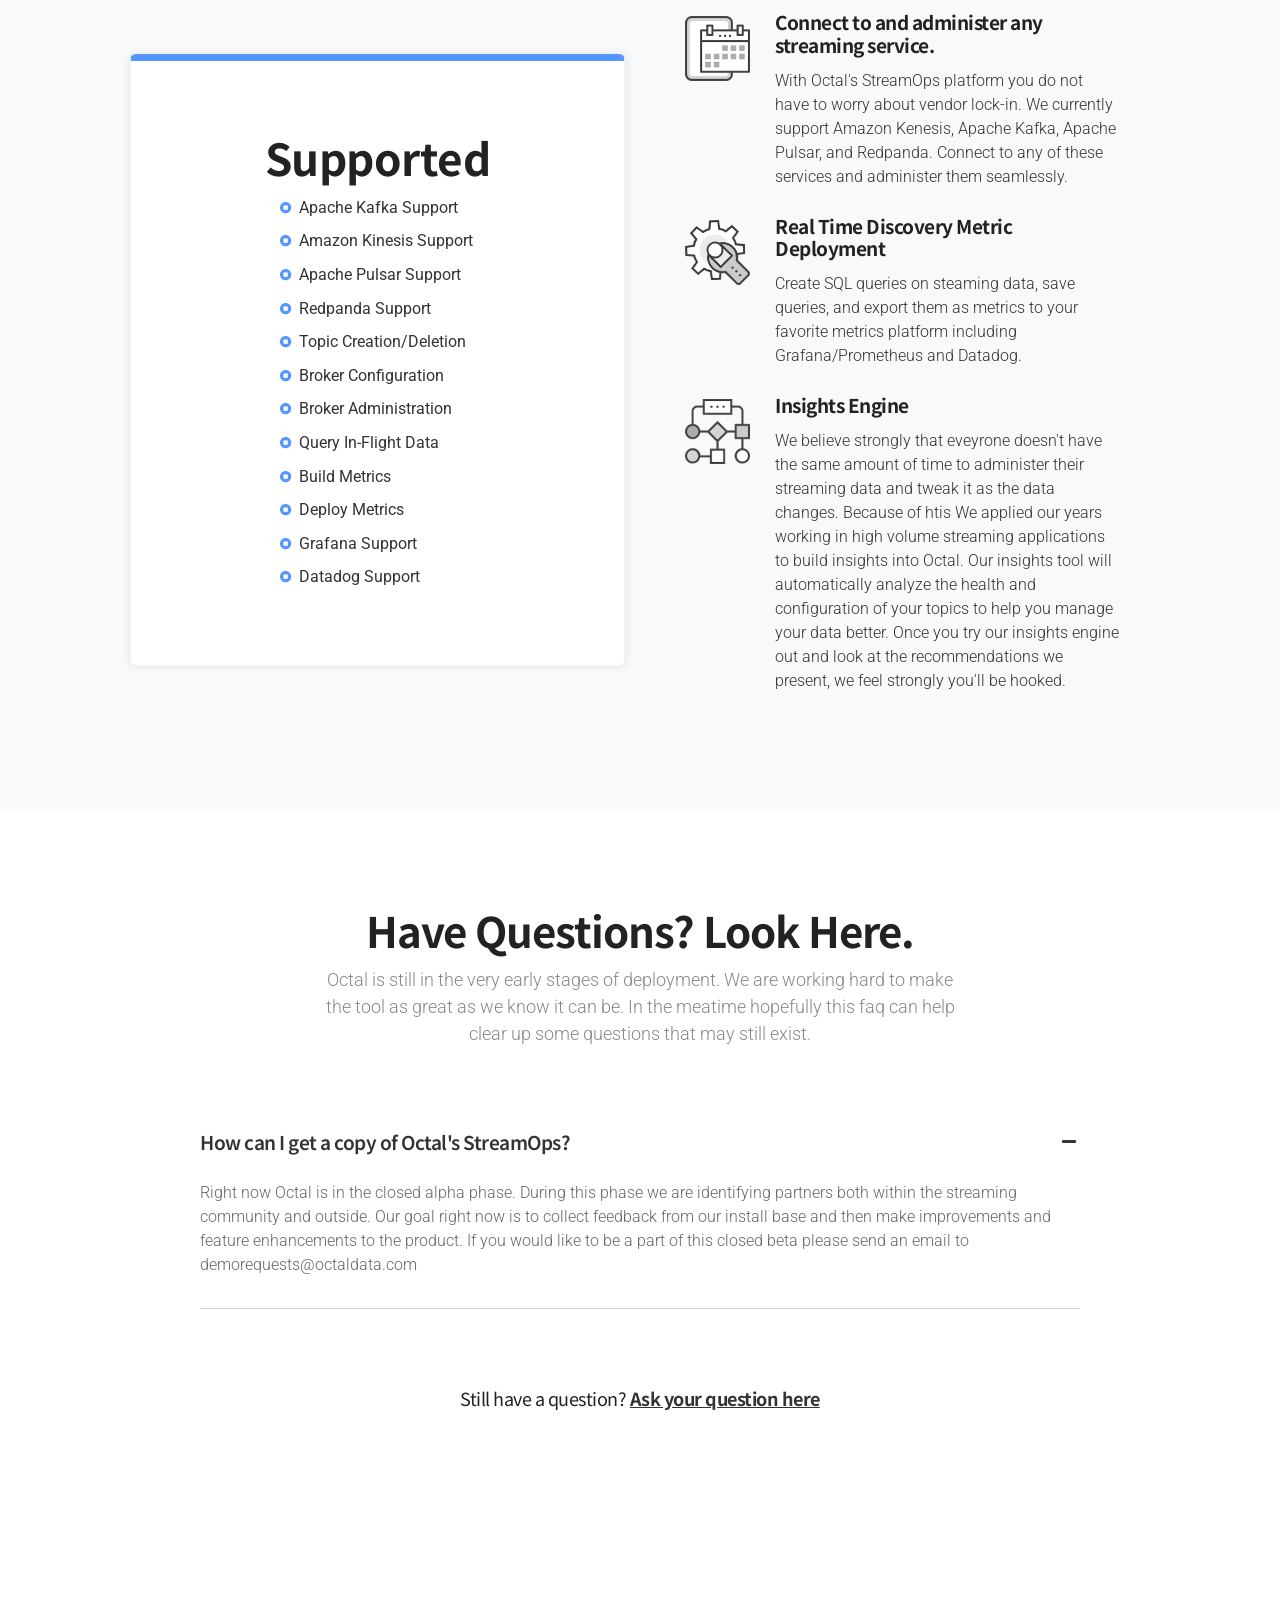
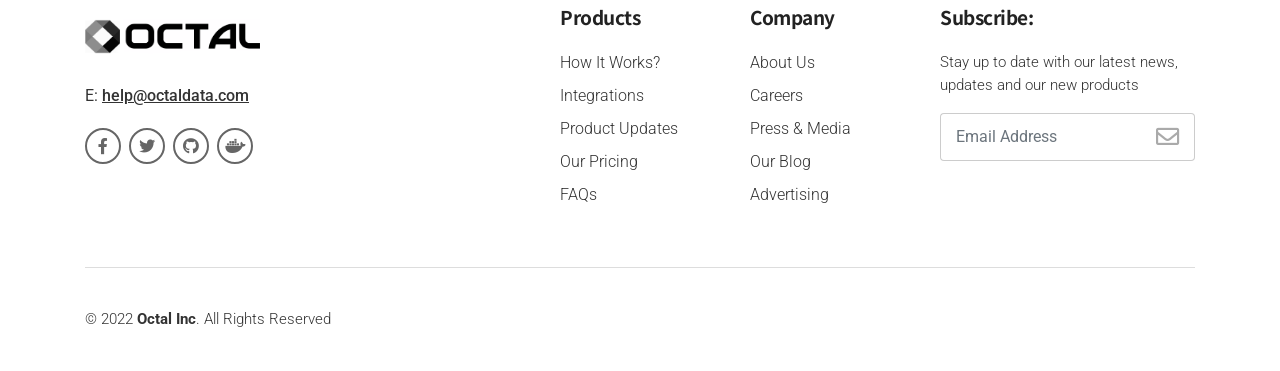
==== commit 251aaec6: "afds" ====
--- a/index.html
+++ b/index.html
@@ -109,7 +109,7 @@
 
 					      	<!-- Header Button -->
 					      	<span class="navbar-text white-color">
-								<a href="#cta-3" class="btn btn-tra-white primary-color-hover">Try For Free</a>
+								<a href="#faqs-1" class="btn btn-tra-white primary-color-hover">Try For Free</a>
 						    </span>
 
 					    </div>	<!-- End Navigation Menu -->
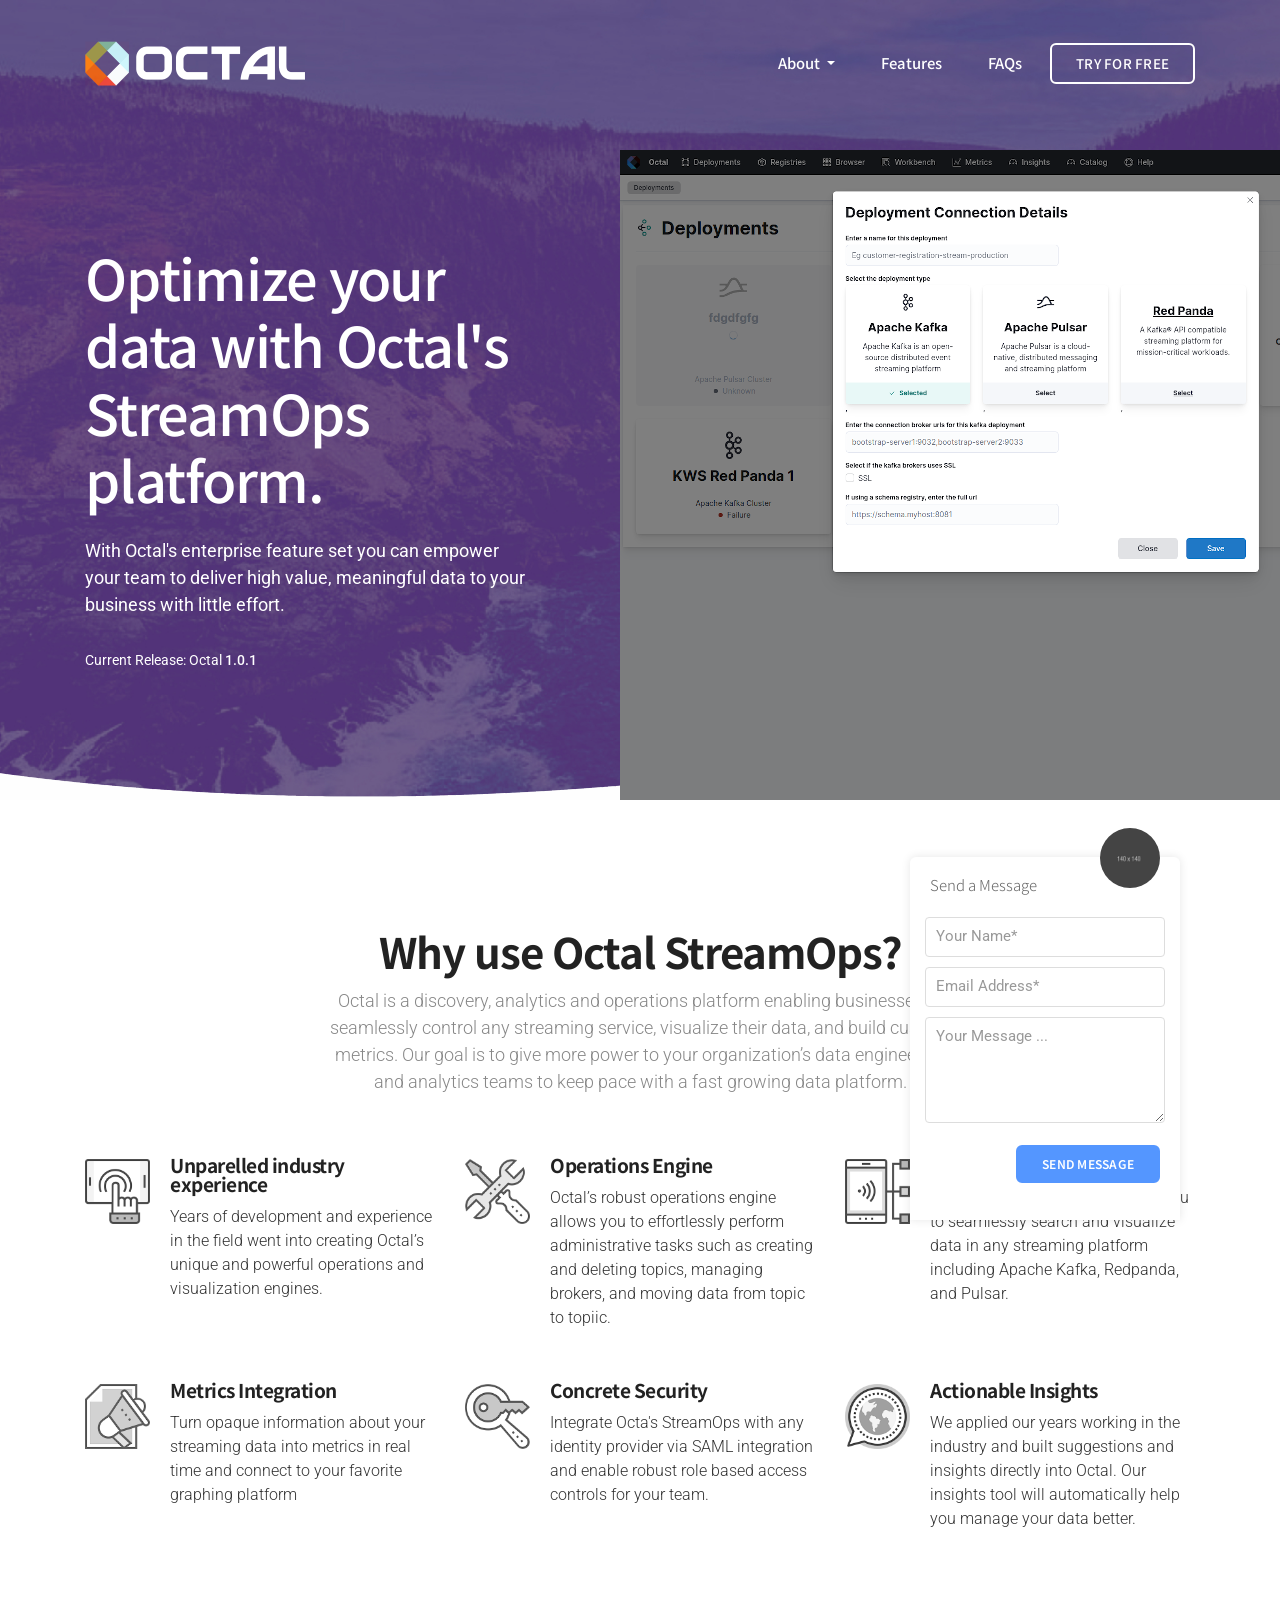
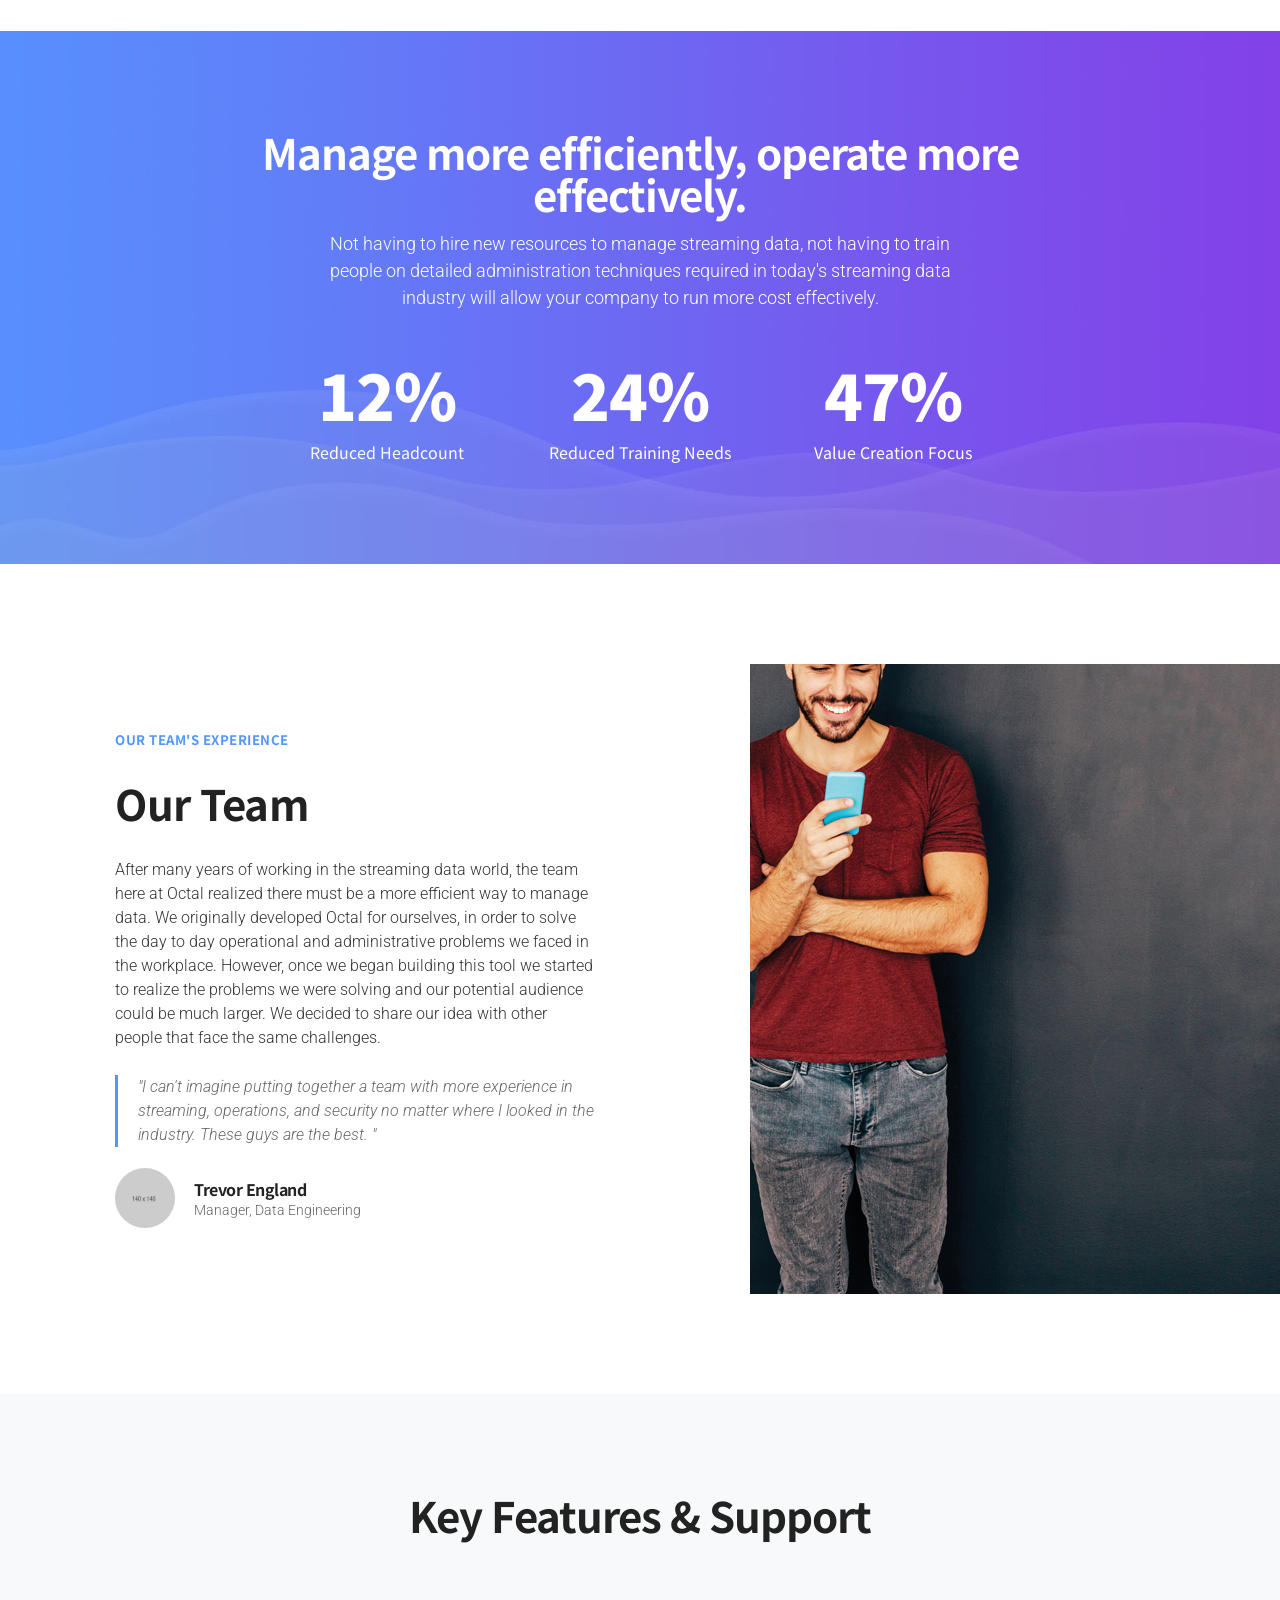
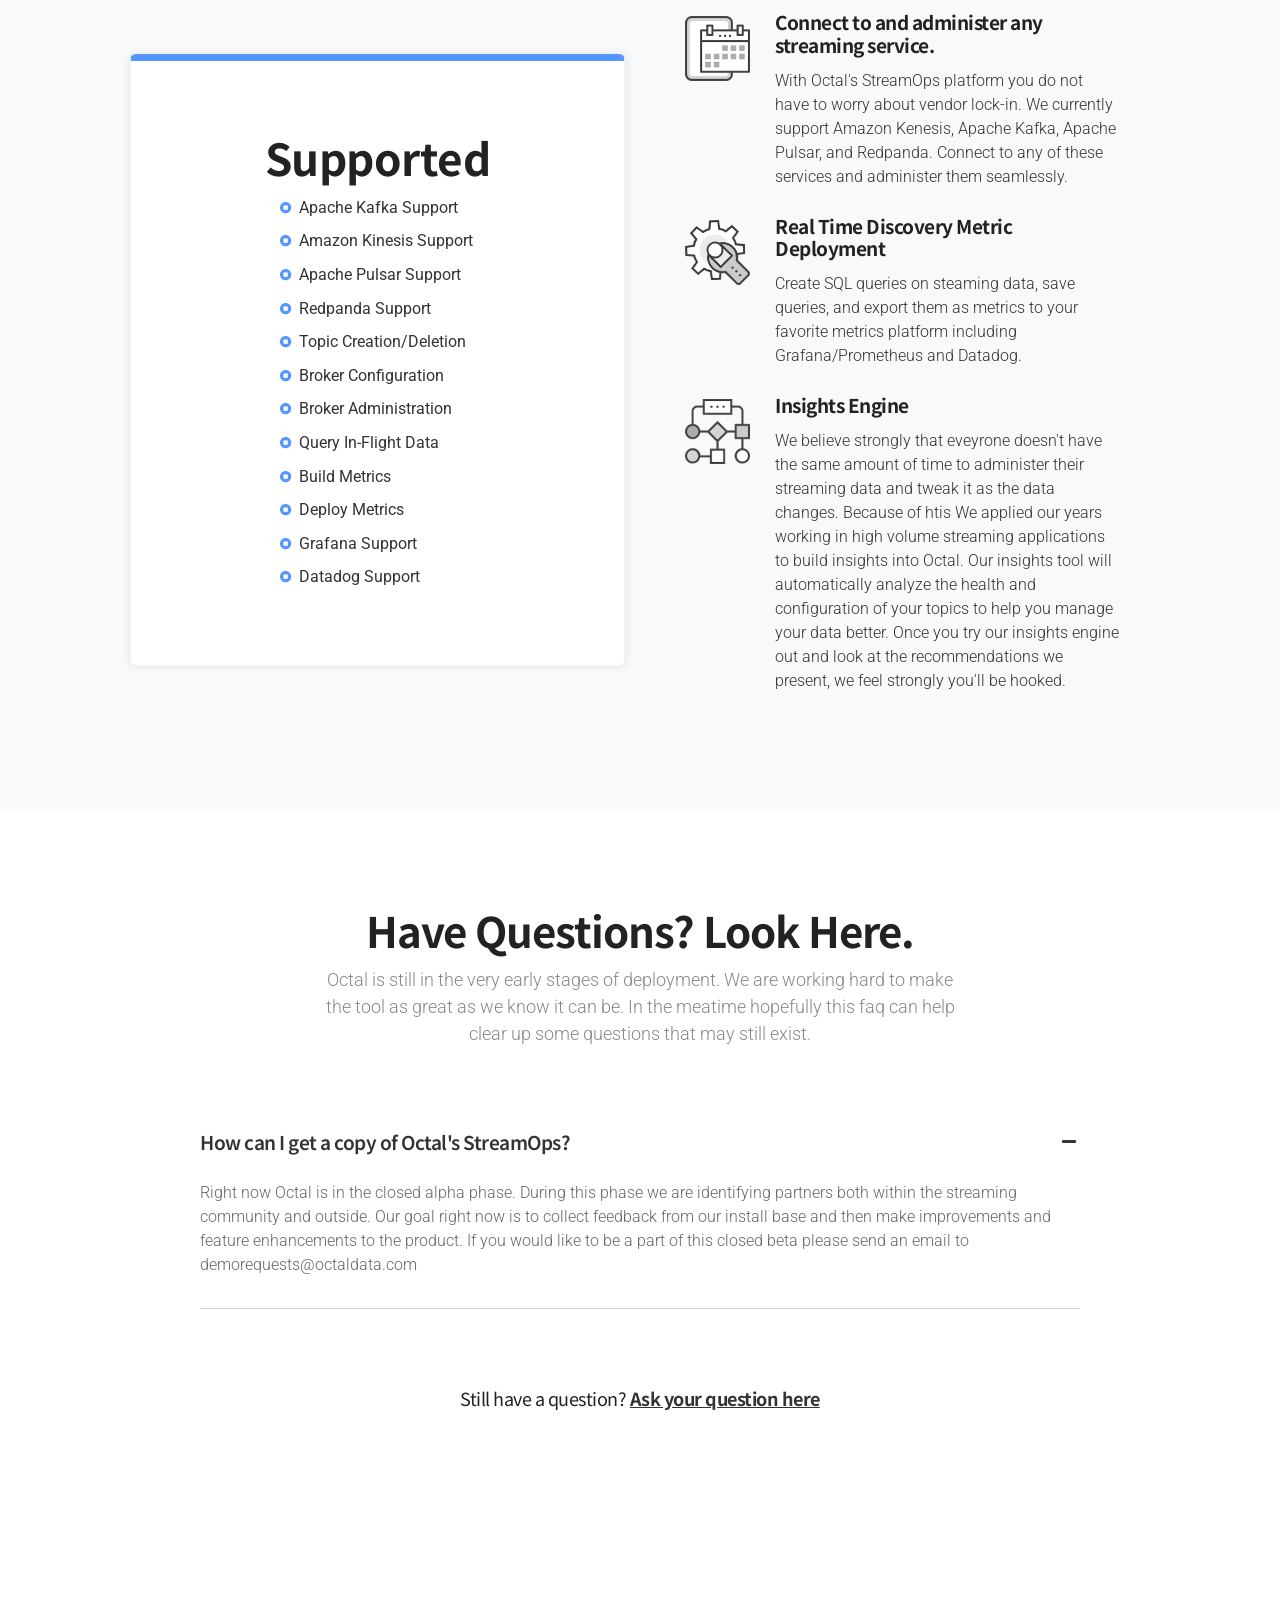
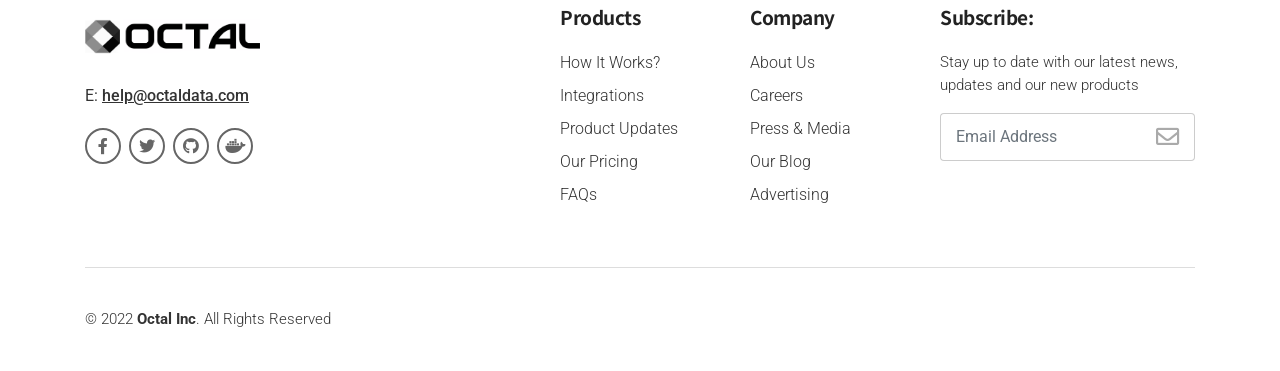
==== commit fbc84bd7: "Updated link to get streamops" ====
--- a/index.html
+++ b/index.html
@@ -109,7 +109,7 @@
 
 					      	<!-- Header Button -->
 					      	<span class="navbar-text white-color">
-								<a href="#faqs-1" class="btn btn-tra-white primary-color-hover">Try For Free</a>
+								<a href="/getstreamops.html" class="btn btn-tra-white primary-color-hover">Try For Free</a>
 						    </span>
 
 					    </div>	<!-- End Navigation Menu -->
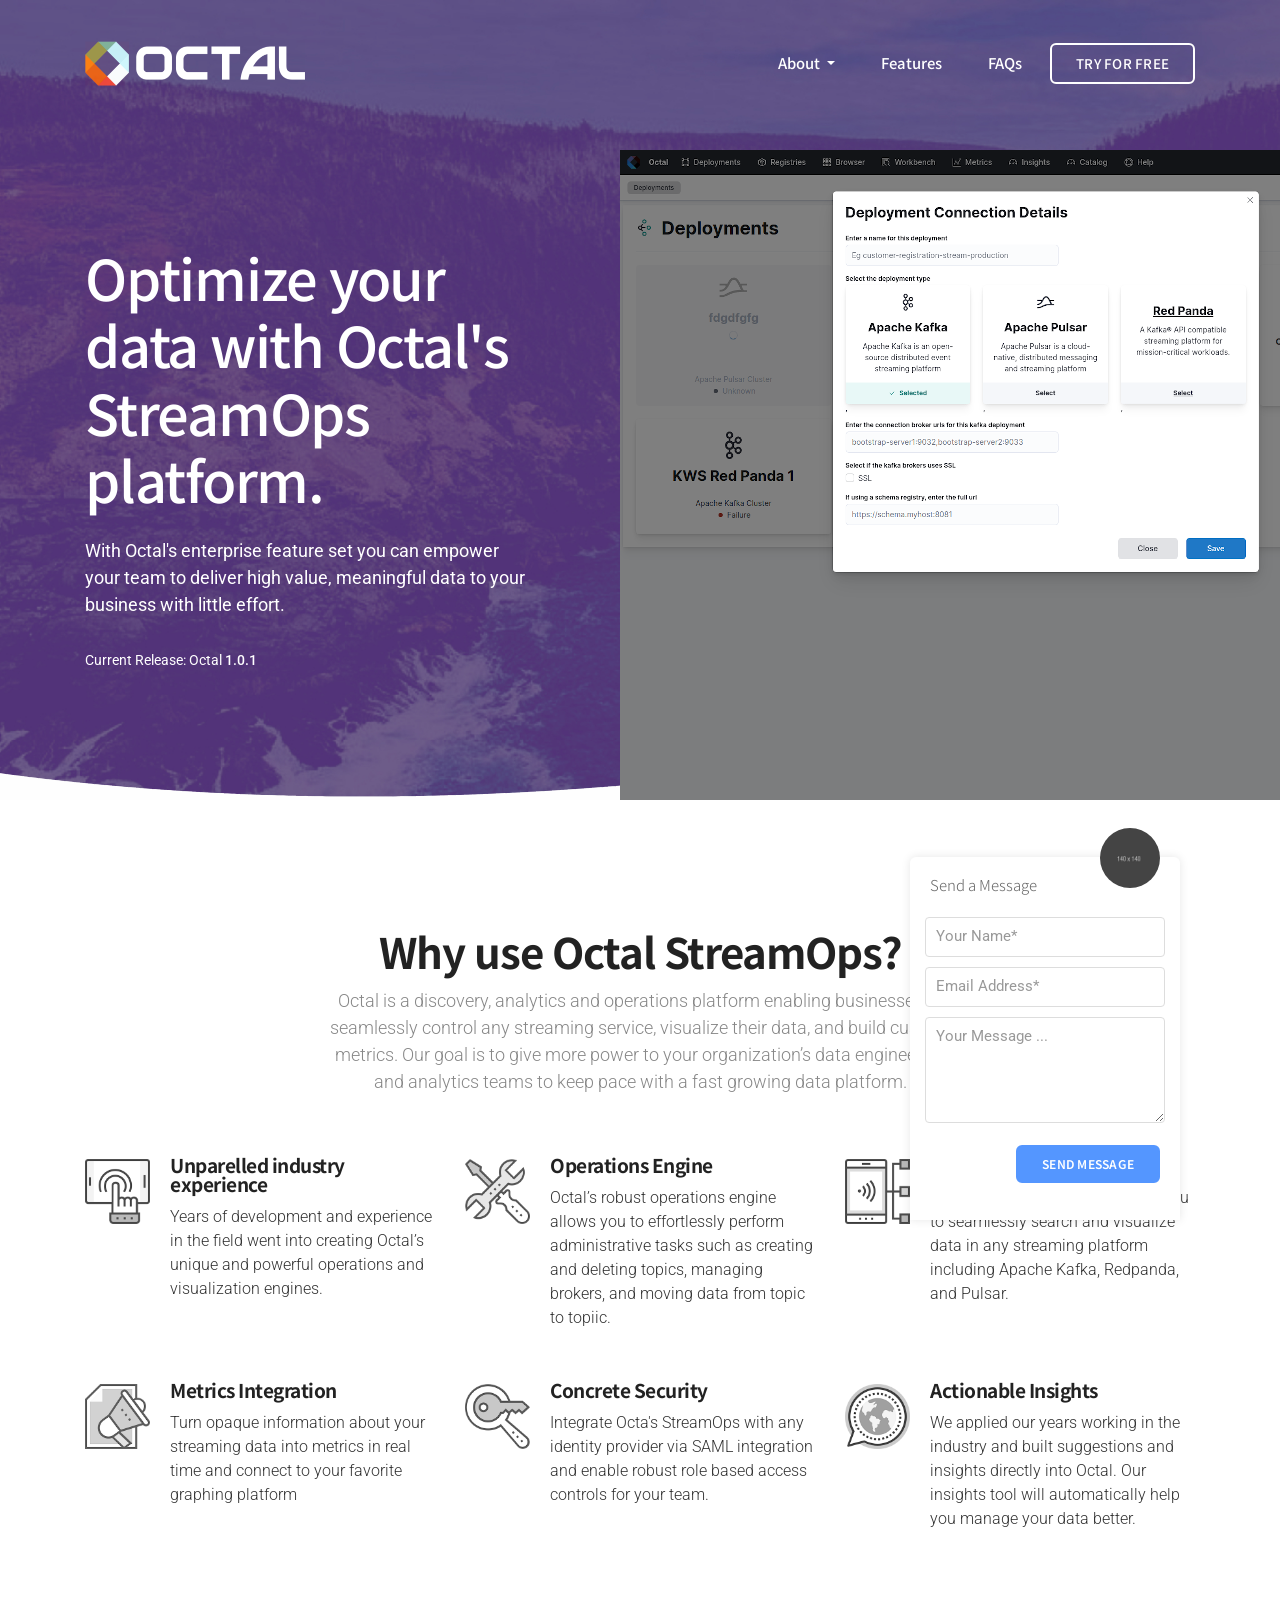
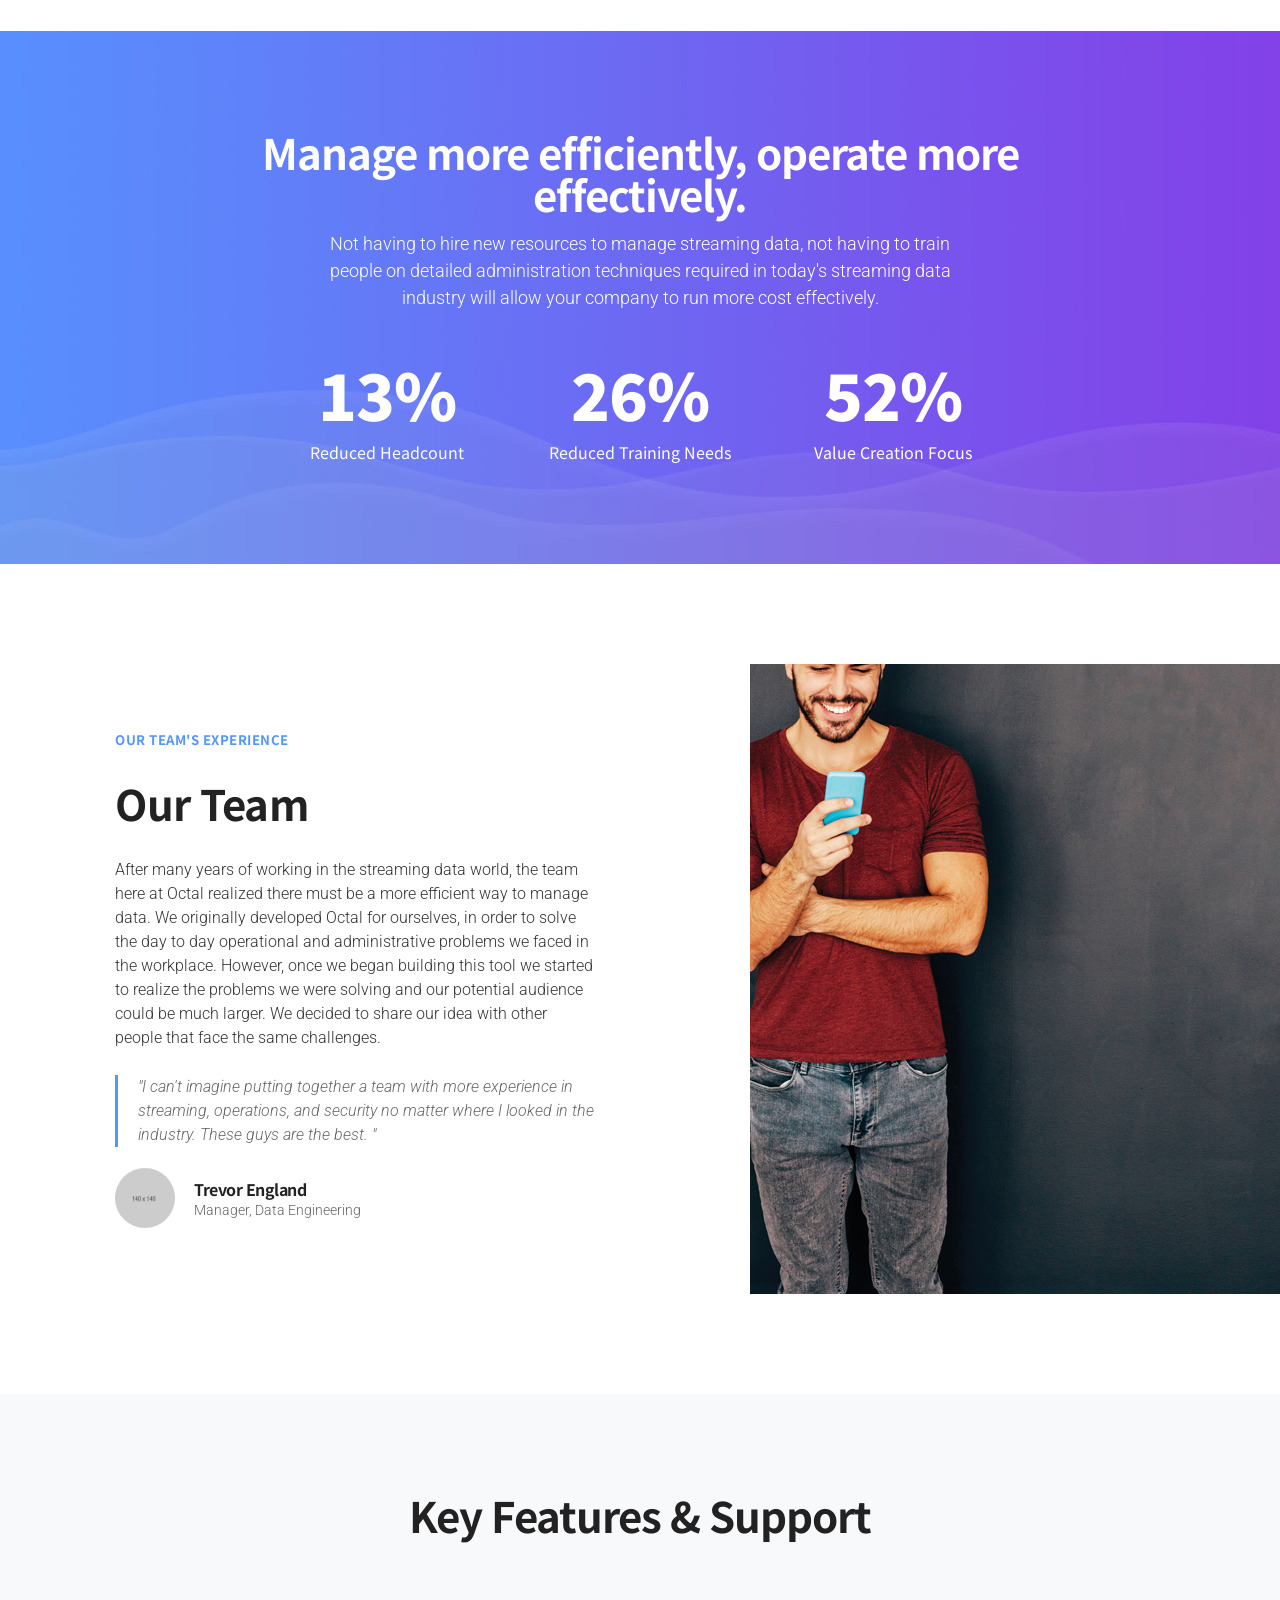
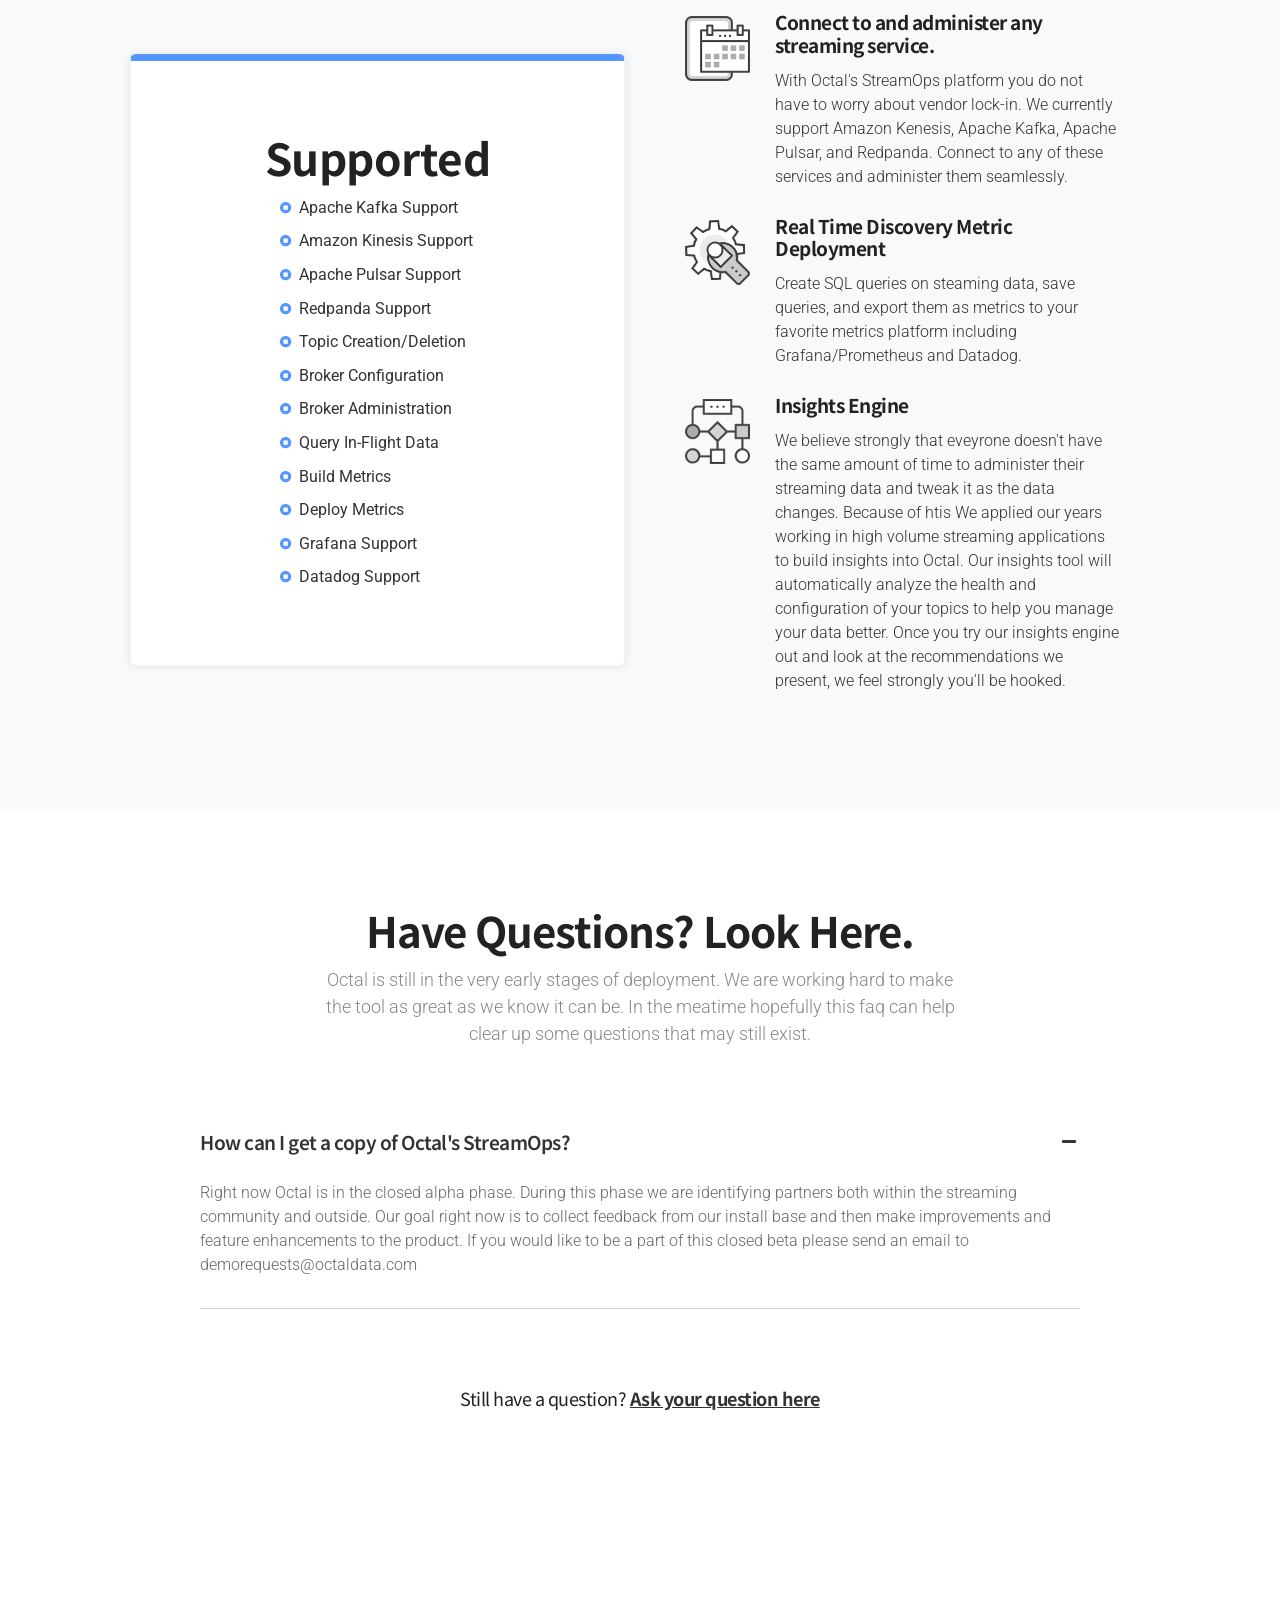
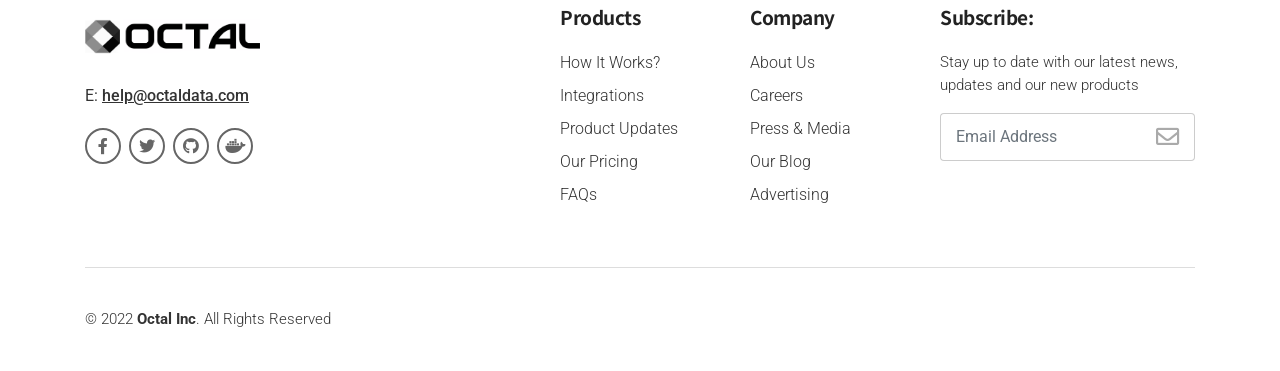
==== commit 9099764f: "added features page" ====
--- a/index.html
+++ b/index.html
@@ -101,7 +101,7 @@
                             		</ul>
                         		</li>
 
-                        		<li class="nav-item nl-simple"><a class="nav-link" href="#services-4">Features</a></li>
+                        		<li class="nav-item nl-simple"><a class="nav-link" href="/features.html">Features</a></li>
 
                         		<li class="nav-item nl-simple"><a class="nav-link" href="#faqs-1">FAQs</a></li>
 
